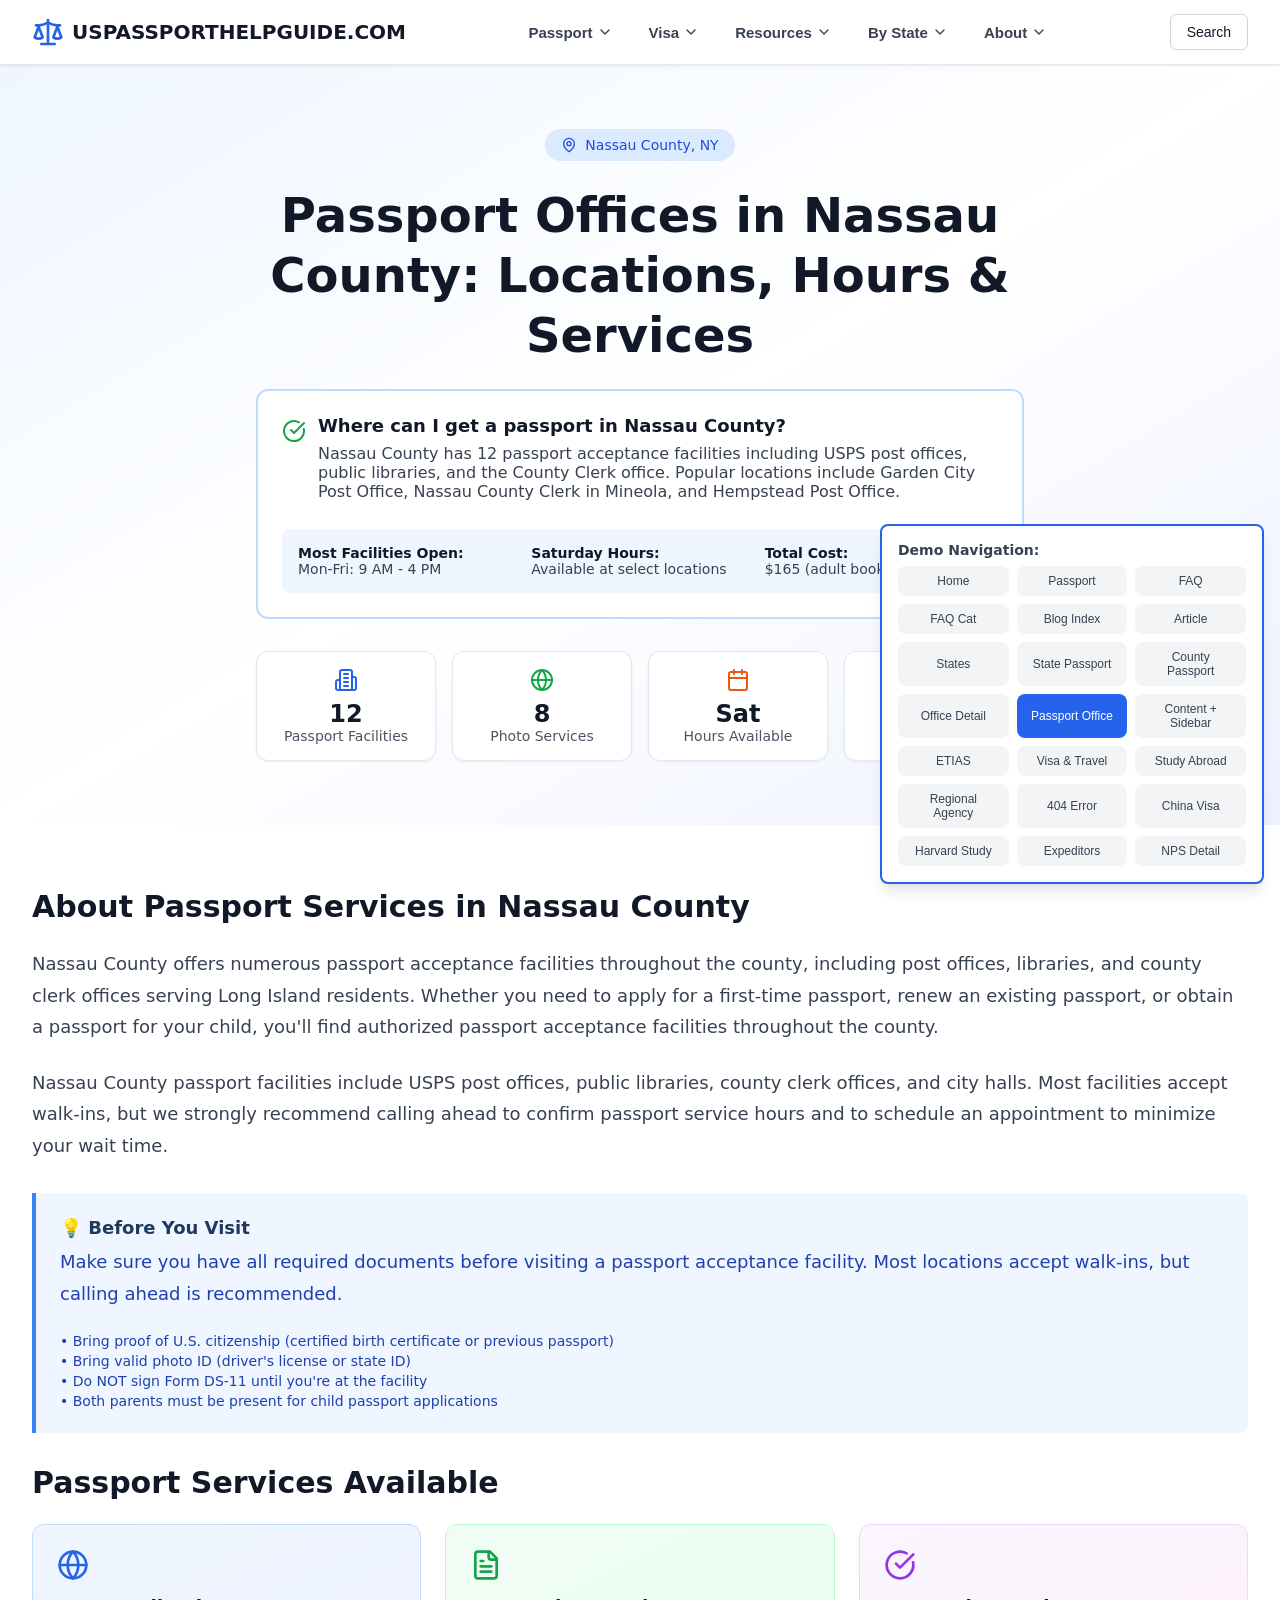
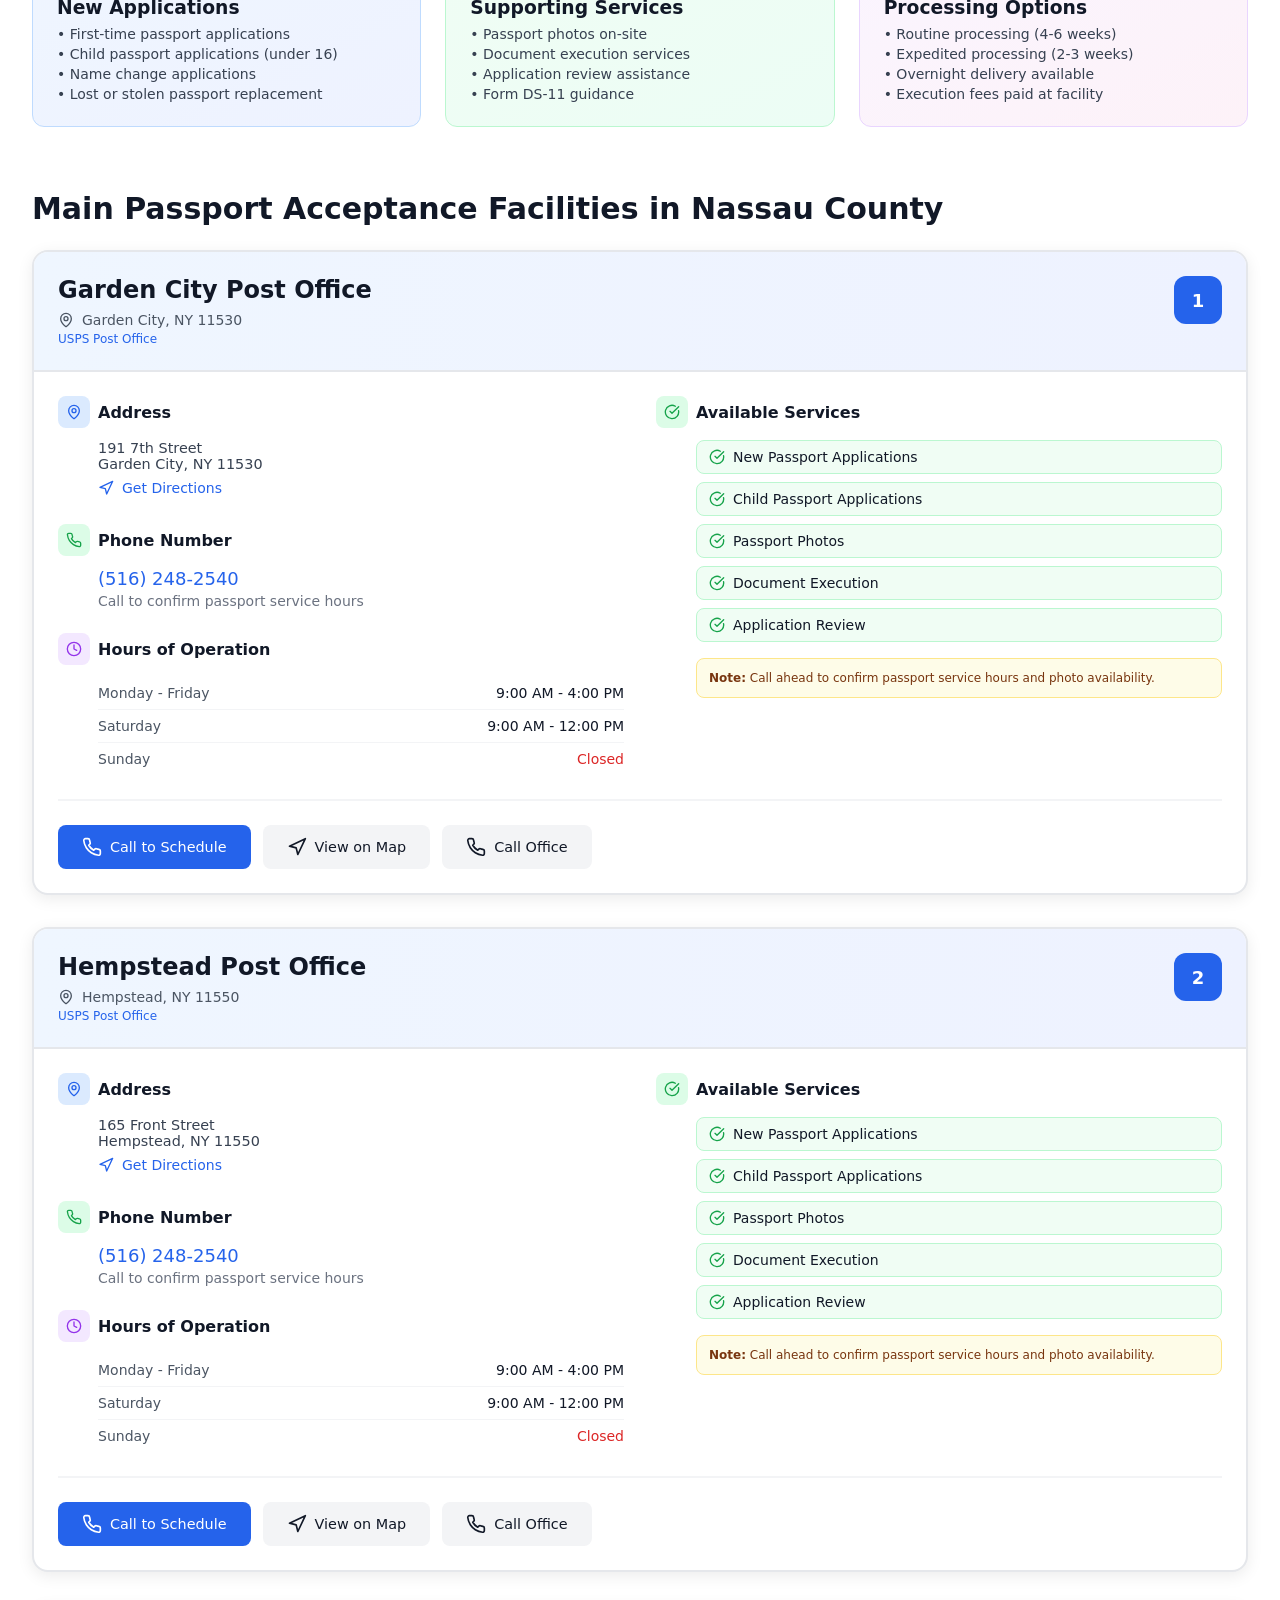
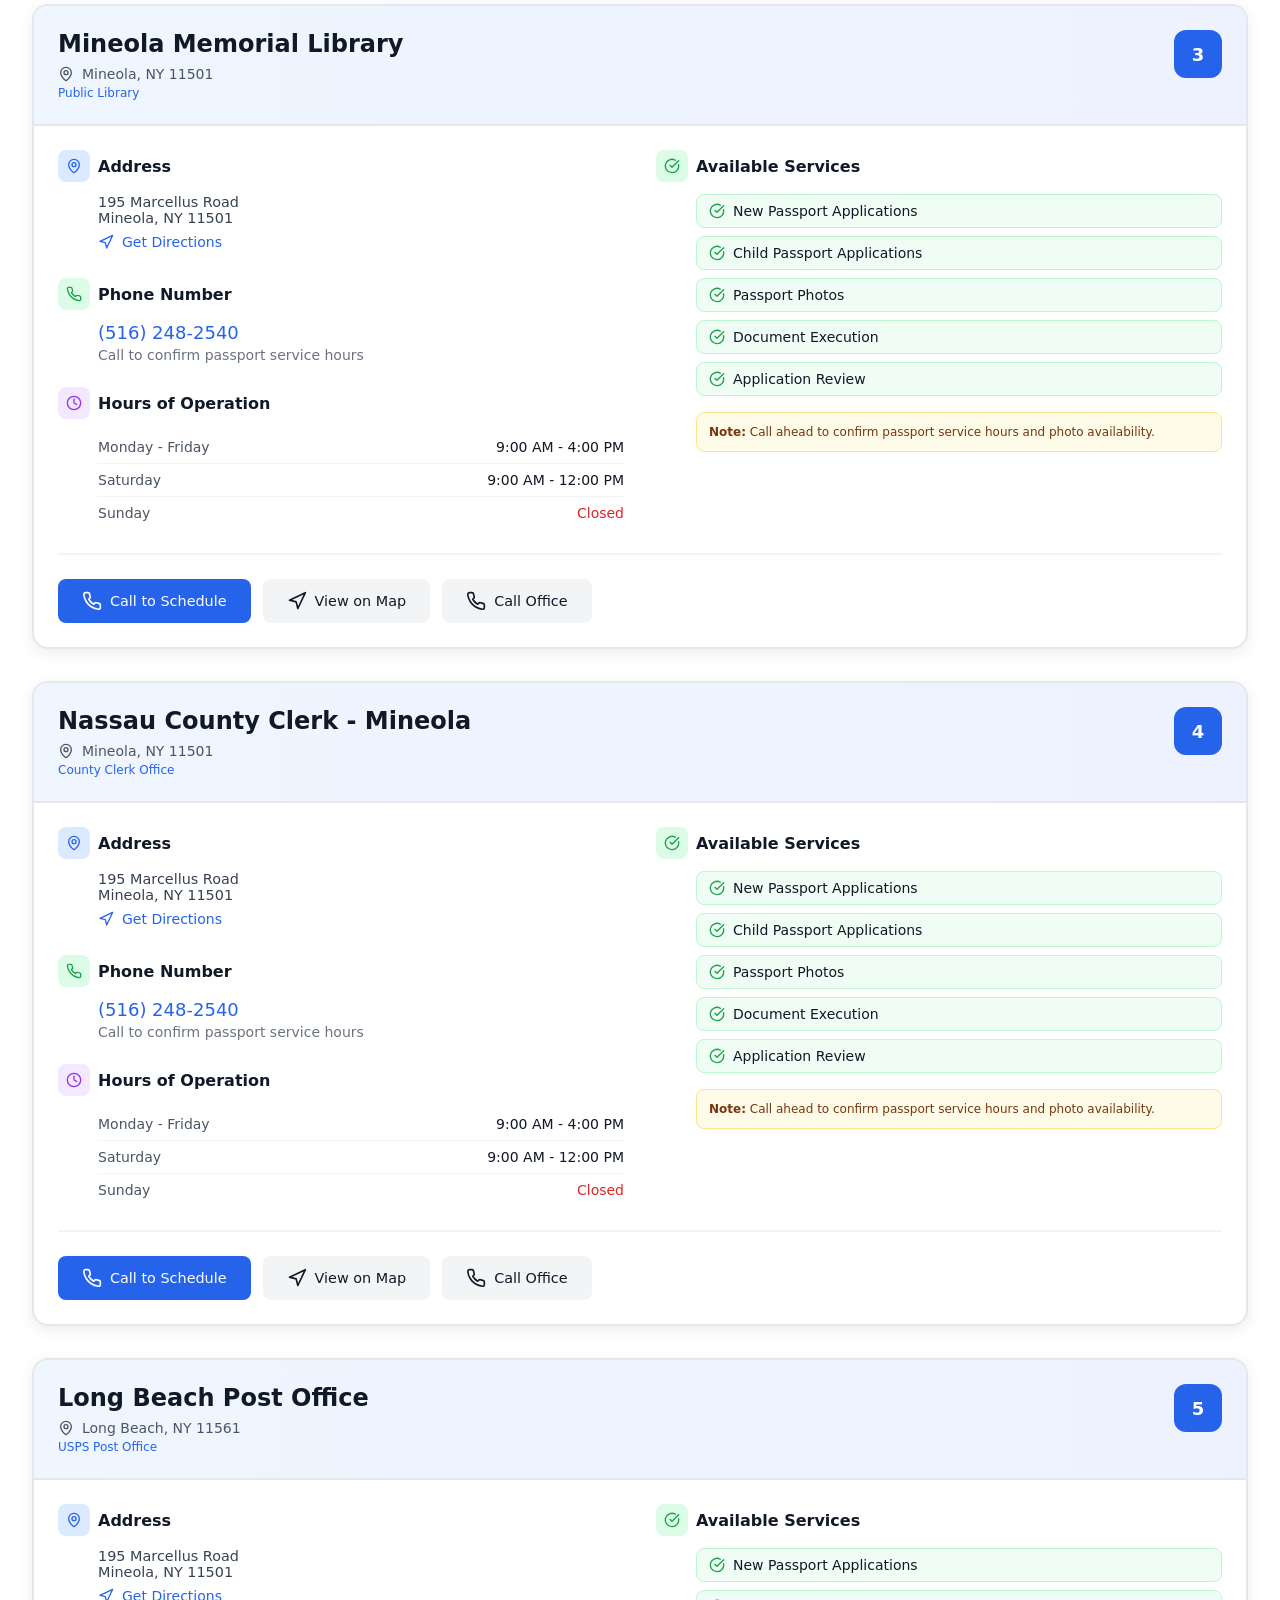
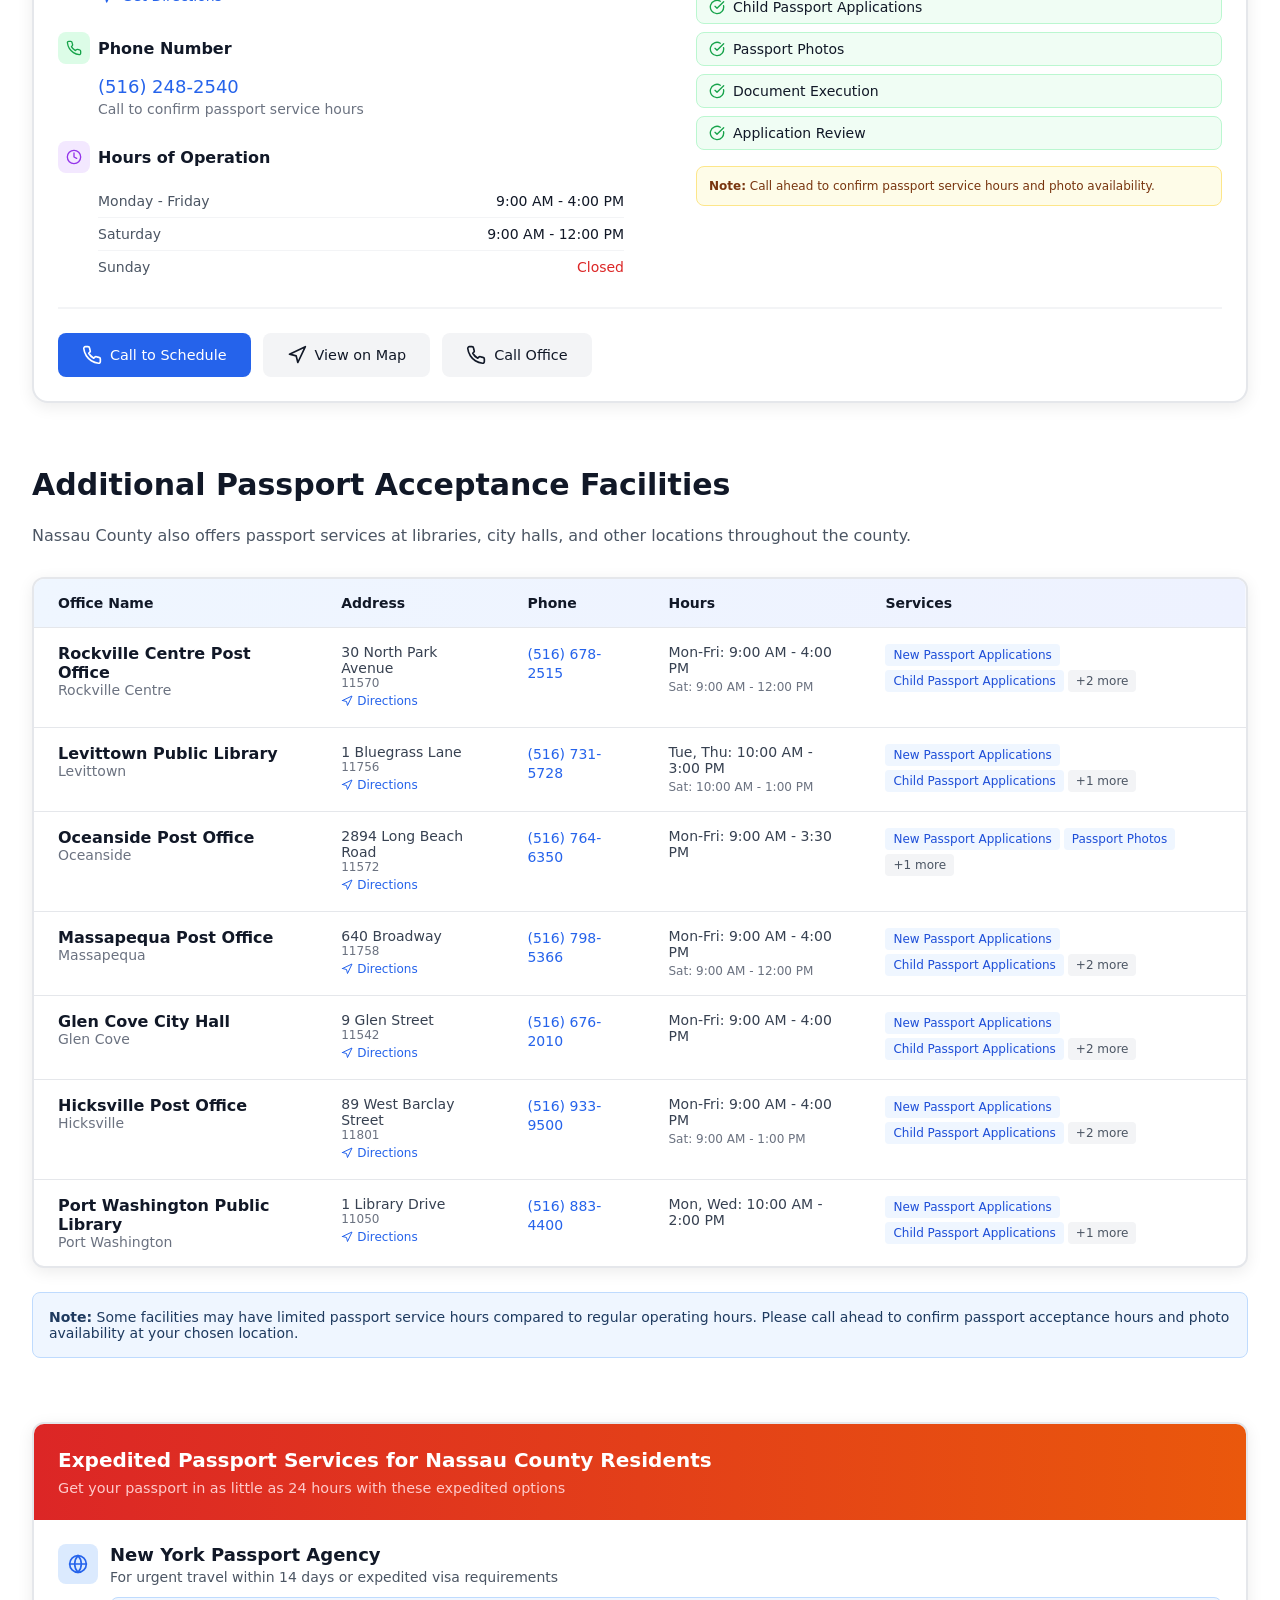
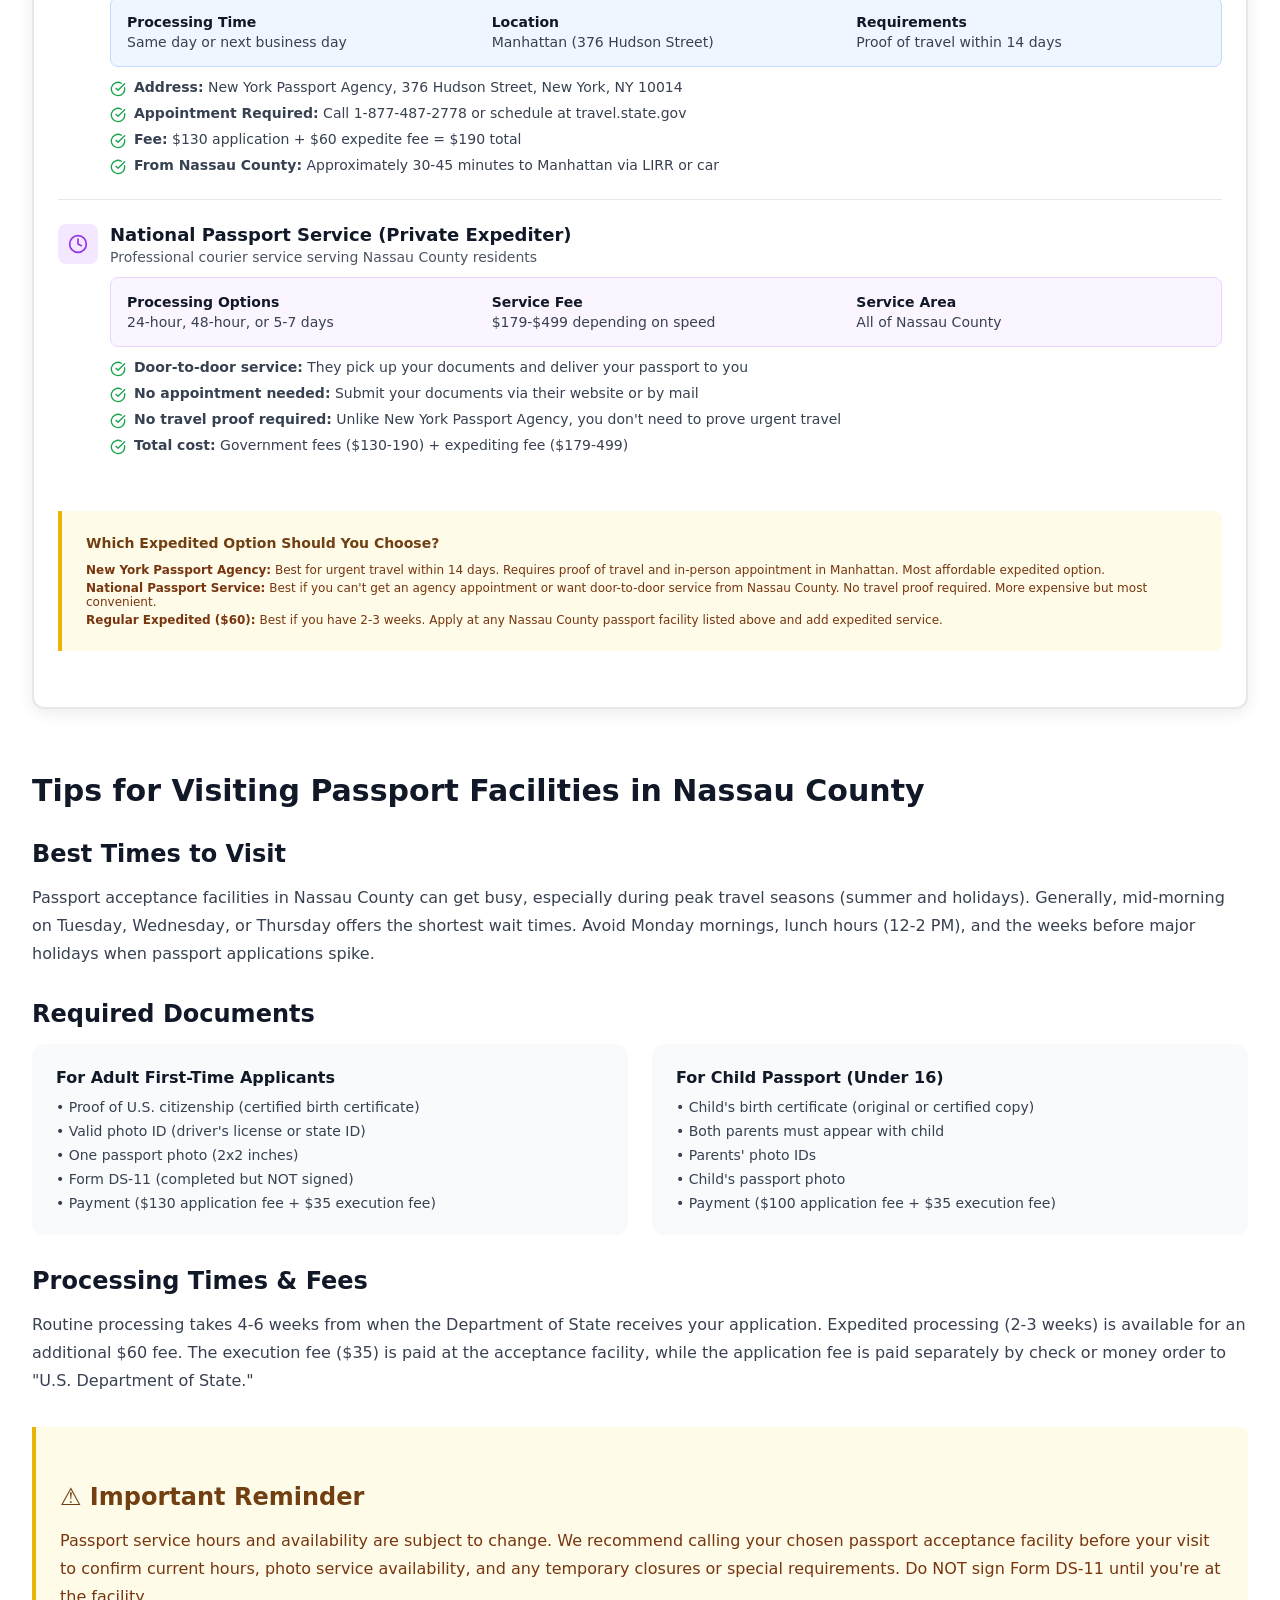
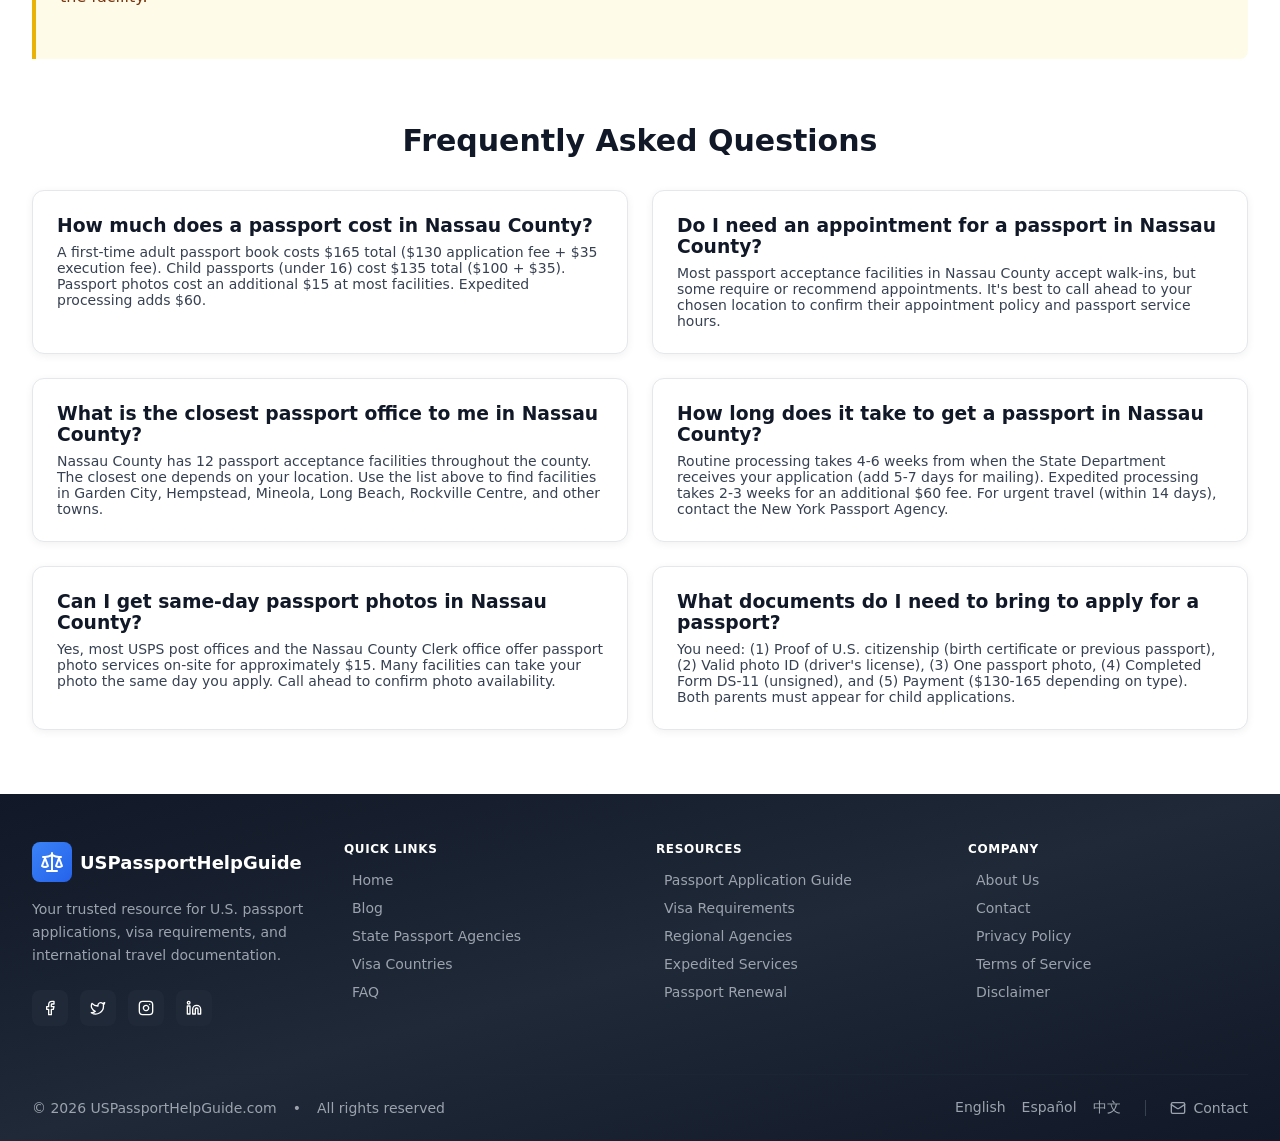
==== country-passport.html @ 5c3b9b91 "first commit" ====
<!doctype html>
<html lang="en">
  <head>
    <meta charset="UTF-8" />
    <meta name="viewport" content="width=device-width, initial-scale=1.0" />
    <title>Country Passport Info</title>
    <link rel="stylesheet" href="style.css" />
    <!-- <link rel="stylesheet" href="passport.css" /> -->
  </head>
  <body>
    <header class="header">
      <nav class="navbar">
        <div class="navbar-container">
          <!-- Logo -->
          <div class="logo">
            <svg
              xmlns="http://www.w3.org/2000/svg"
              width="24"
              height="24"
              viewBox="0 0 24 24"
              fill="none"
              stroke="currentColor"
              stroke-width="2"
              stroke-linecap="round"
              stroke-linejoin="round"
              class="logo-icon"
            >
              <path d="m16 16 3-8 3 8c-.87.65-1.92 1-3 1s-2.13-.35-3-1Z"></path>
              <path d="m2 16 3-8 3 8c-.87.65-1.92 1-3 1s-2.13-.35-3-1Z"></path>
              <path d="M7 21h10"></path>
              <path d="M12 3v18"></path>
              <path d="M3 7h2c2 0 5-1 7-2 2 1 5 2 7 2h2"></path>
            </svg>

            <span class="logo-text">USPASSPORTHELPGUIDE.COM</span>
          </div>

          <!-- Navigation Menu -->
          <div class="nav-menu">
            <div class="nav-item">
              <button class="nav-link">
                Passport
                <svg
                  xmlns="http://www.w3.org/2000/svg"
                  viewBox="0 0 24 24"
                  fill="none"
                  stroke="currentColor"
                  stroke-width="2"
                  stroke-linecap="round"
                  stroke-linejoin="round"
                  class="nav-arrow"
                >
                  <path d="m6 9 6 6 6-6"></path>
                </svg>
              </button>
            </div>

            <div class="nav-item">
              <button class="nav-link">
                Visa
                <svg
                  xmlns="http://www.w3.org/2000/svg"
                  viewBox="0 0 24 24"
                  fill="none"
                  stroke="currentColor"
                  stroke-width="2"
                  stroke-linecap="round"
                  stroke-linejoin="round"
                  class="nav-arrow"
                >
                  <path d="m6 9 6 6 6-6"></path>
                </svg>
              </button>
            </div>

            <div class="nav-item">
              <button class="nav-link">
                Resources
                <svg
                  xmlns="http://www.w3.org/2000/svg"
                  viewBox="0 0 24 24"
                  fill="none"
                  stroke="currentColor"
                  stroke-width="2"
                  stroke-linecap="round"
                  stroke-linejoin="round"
                  class="nav-arrow"
                >
                  <path d="m6 9 6 6 6-6"></path>
                </svg>
              </button>
            </div>

            <div class="nav-item">
              <button class="nav-link">
                By State
                <svg
                  xmlns="http://www.w3.org/2000/svg"
                  viewBox="0 0 24 24"
                  fill="none"
                  stroke="currentColor"
                  stroke-width="2"
                  stroke-linecap="round"
                  stroke-linejoin="round"
                  class="nav-arrow"
                >
                  <path d="m6 9 6 6 6-6"></path>
                </svg>
              </button>
            </div>

            <div class="nav-item">
              <button class="nav-link">
                About
                <svg
                  xmlns="http://www.w3.org/2000/svg"
                  viewBox="0 0 24 24"
                  fill="none"
                  stroke="currentColor"
                  stroke-width="2"
                  stroke-linecap="round"
                  stroke-linejoin="round"
                  class="nav-arrow"
                >
                  <path d="m6 9 6 6 6-6"></path>
                </svg>
              </button>
            </div>
          </div>

          <!-- Action Buttons -->
          <div class="nav-actions">
            <button class="search-btn">Search</button>
          </div>

          <!-- Mobile Menu Button -->
          <button class="mobile-menu-btn">
            <svg
              xmlns="http://www.w3.org/2000/svg"
              viewBox="0 0 24 24"
              fill="none"
              stroke="currentColor"
              stroke-width="2"
              stroke-linecap="round"
              stroke-linejoin="round"
              class="menu-icon"
            >
              <line x1="4" x2="20" y1="12" y2="12"></line>
              <line x1="4" x2="20" y1="6" y2="6"></line>
              <line x1="4" x2="20" y1="18" y2="18"></line>
            </svg>
          </button>
        </div>
      </nav>
    </header>

    <!-- ! Hero -->
    <div class="passport-hero">
      <div class="passport-hero__container">
        <div class="passport-hero__inner">
          <!-- Location Badge -->
          <div class="hero-badge">
            <svg
              xmlns="http://www.w3.org/2000/svg"
              viewBox="0 0 24 24"
              fill="none"
              stroke="currentColor"
              stroke-width="2"
              stroke-linecap="round"
              stroke-linejoin="round"
            >
              <path
                d="M20 10c0 4.993-5.539 10.193-7.399 11.799a1 1 0 0 1-1.202 0C9.539 20.193 4 14.993 4 10a8 8 0 0 1 16 0"
              ></path>
              <circle cx="12" cy="10" r="3"></circle>
            </svg>
            Nassau County, NY
          </div>

          <!-- Title -->
          <h1 class="passport-hero__title">
            Passport Offices in Nassau County: Locations, Hours &amp; Services
          </h1>

          <!-- Info Box -->
          <div class="hero-infobox">
            <div class="hero-infobox__header">
              <svg
                class="hero-infobox__icon"
                xmlns="http://www.w3.org/2000/svg"
                viewBox="0 0 24 24"
                fill="none"
                stroke="currentColor"
                stroke-width="2"
                stroke-linecap="round"
                stroke-linejoin="round"
              >
                <path d="M21.801 10A10 10 0 1 1 17 3.335"></path>
                <path d="m9 11 3 3L22 4"></path>
              </svg>
              <div>
                <h2 class="hero-infobox__question">
                  Where can I get a passport in Nassau County?
                </h2>
                <p class="hero-infobox__answer">
                  Nassau County has 12 passport acceptance facilities including
                  USPS post offices, public libraries, and the County Clerk
                  office. Popular locations include Garden City Post Office,
                  Nassau County Clerk in Mineola, and Hempstead Post Office.
                </p>
              </div>
            </div>

            <div class="hero-infobox__grid">
              <div>
                <span class="hero-infobox__stat-label"
                  >Most Facilities Open:</span
                >
                <span class="hero-infobox__stat-value"
                  >Mon-Fri: 9 AM - 4 PM</span
                >
              </div>
              <div>
                <span class="hero-infobox__stat-label">Saturday Hours:</span>
                <span class="hero-infobox__stat-value"
                  >Available at select locations</span
                >
              </div>
              <div>
                <span class="hero-infobox__stat-label">Total Cost:</span>
                <span class="hero-infobox__stat-value">$165 (adult book)</span>
              </div>
            </div>
          </div>

          <!-- Stats Grid -->
          <div class="hero-stats">
            <div class="hero-stat-card">
              <svg
                class="hero-stat-card__icon hero-stat-card__icon--blue"
                xmlns="http://www.w3.org/2000/svg"
                viewBox="0 0 24 24"
                fill="none"
                stroke="currentColor"
                stroke-width="2"
                stroke-linecap="round"
                stroke-linejoin="round"
              >
                <path d="M6 22V4a2 2 0 0 1 2-2h8a2 2 0 0 1 2 2v18Z"></path>
                <path d="M6 12H4a2 2 0 0 0-2 2v6a2 2 0 0 0 2 2h2"></path>
                <path d="M18 9h2a2 2 0 0 1 2 2v9a2 2 0 0 1-2 2h-2"></path>
                <path d="M10 6h4"></path>
                <path d="M10 10h4"></path>
                <path d="M10 14h4"></path>
                <path d="M10 18h4"></path>
              </svg>
              <div class="hero-stat-card__value">12</div>
              <div class="hero-stat-card__label">Passport Facilities</div>
            </div>

            <div class="hero-stat-card">
              <svg
                class="hero-stat-card__icon hero-stat-card__icon--green"
                xmlns="http://www.w3.org/2000/svg"
                viewBox="0 0 24 24"
                fill="none"
                stroke="currentColor"
                stroke-width="2"
                stroke-linecap="round"
                stroke-linejoin="round"
              >
                <circle cx="12" cy="12" r="10"></circle>
                <path
                  d="M12 2a14.5 14.5 0 0 0 0 20 14.5 14.5 0 0 0 0-20"
                ></path>
                <path d="M2 12h20"></path>
              </svg>
              <div class="hero-stat-card__value">8</div>
              <div class="hero-stat-card__label">Photo Services</div>
            </div>

            <div class="hero-stat-card">
              <svg
                class="hero-stat-card__icon hero-stat-card__icon--orange"
                xmlns="http://www.w3.org/2000/svg"
                viewBox="0 0 24 24"
                fill="none"
                stroke="currentColor"
                stroke-width="2"
                stroke-linecap="round"
                stroke-linejoin="round"
              >
                <path d="M8 2v4"></path>
                <path d="M16 2v4"></path>
                <rect width="18" height="18" x="3" y="4" rx="2"></rect>
                <path d="M3 10h18"></path>
              </svg>
              <div class="hero-stat-card__value">Sat</div>
              <div class="hero-stat-card__label">Hours Available</div>
            </div>

            <div class="hero-stat-card">
              <svg
                class="hero-stat-card__icon hero-stat-card__icon--blue"
                xmlns="http://www.w3.org/2000/svg"
                viewBox="0 0 24 24"
                fill="none"
                stroke="currentColor"
                stroke-width="2"
                stroke-linecap="round"
                stroke-linejoin="round"
              >
                <path d="M21.801 10A10 10 0 1 1 17 3.335"></path>
                <path d="m9 11 3 3L22 4"></path>
              </svg>
              <div class="hero-stat-card__value">2026</div>
              <div class="hero-stat-card__label">Updated</div>
            </div>
          </div>
          <!-- /.hero-stats -->
        </div>
      </div>
    </div>

    <!-- ! About -->
    <div class="page-section">
      <div class="prose-section">
        <h2 class="page-section-title">
          About Passport Services in Nassau County
        </h2>
        <p>
          Nassau County offers numerous passport acceptance facilities
          throughout the county, including post offices, libraries, and county
          clerk offices serving Long Island residents. Whether you need to apply
          for a first-time passport, renew an existing passport, or obtain a
          passport for your child, you'll find authorized passport acceptance
          facilities throughout the county.
        </p>
        <p>
          Nassau County passport facilities include USPS post offices, public
          libraries, county clerk offices, and city halls. Most facilities
          accept walk-ins, but we strongly recommend calling ahead to confirm
          passport service hours and to schedule an appointment to minimize your
          wait time.
        </p>

        <div class="callout callout--blue">
          <h3 class="callout__title">💡 Before You Visit</h3>
          <p class="callout__body">
            Make sure you have all required documents before visiting a passport
            acceptance facility. Most locations accept walk-ins, but calling
            ahead is recommended.
          </p>
          <ul class="callout__list">
            <li>
              • Bring proof of U.S. citizenship (certified birth certificate or
              previous passport)
            </li>
            <li>• Bring valid photo ID (driver's license or state ID)</li>
            <li>• Do NOT sign Form DS-11 until you're at the facility</li>
            <li>
              • Both parents must be present for child passport applications
            </li>
          </ul>
        </div>

        <h2 class="page-section-title">Passport Services Available</h2>
        <div class="page-services-grid">
          <div class="page-service-card page-service-card--blue">
            <svg
              xmlns="http://www.w3.org/2000/svg"
              viewBox="0 0 24 24"
              fill="none"
              stroke="currentColor"
              stroke-width="2"
              stroke-linecap="round"
              stroke-linejoin="round"
            >
              <circle cx="12" cy="12" r="10"></circle>
              <path d="M12 2a14.5 14.5 0 0 0 0 20 14.5 14.5 0 0 0 0-20"></path>
              <path d="M2 12h20"></path>
            </svg>
            <h3 class="page-service-card__title">New Applications</h3>
            <ul class="page-service-card__list">
              <li>• First-time passport applications</li>
              <li>• Child passport applications (under 16)</li>
              <li>• Name change applications</li>
              <li>• Lost or stolen passport replacement</li>
            </ul>
          </div>

          <div class="page-service-card page-service-card--green">
            <svg
              xmlns="http://www.w3.org/2000/svg"
              viewBox="0 0 24 24"
              fill="none"
              stroke="currentColor"
              stroke-width="2"
              stroke-linecap="round"
              stroke-linejoin="round"
            >
              <path
                d="M15 2H6a2 2 0 0 0-2 2v16a2 2 0 0 0 2 2h12a2 2 0 0 0 2-2V7Z"
              ></path>
              <path d="M14 2v4a2 2 0 0 0 2 2h4"></path>
              <path d="M10 9H8"></path>
              <path d="M16 13H8"></path>
              <path d="M16 17H8"></path>
            </svg>
            <h3 class="page-service-card__title">Supporting Services</h3>
            <ul class="page-service-card__list">
              <li>• Passport photos on-site</li>
              <li>• Document execution services</li>
              <li>• Application review assistance</li>
              <li>• Form DS-11 guidance</li>
            </ul>
          </div>

          <div class="page-service-card page-service-card--purple">
            <svg
              xmlns="http://www.w3.org/2000/svg"
              viewBox="0 0 24 24"
              fill="none"
              stroke="currentColor"
              stroke-width="2"
              stroke-linecap="round"
              stroke-linejoin="round"
            >
              <path d="M21.801 10A10 10 0 1 1 17 3.335"></path>
              <path d="m9 11 3 3L22 4"></path>
            </svg>
            <h3 class="page-service-card__title">Processing Options</h3>
            <ul class="page-service-card__list">
              <li>• Routine processing (4-6 weeks)</li>
              <li>• Expedited processing (2-3 weeks)</li>
              <li>• Overnight delivery available</li>
              <li>• Execution fees paid at facility</li>
            </ul>
          </div>
        </div>
      </div>
      <!-- /.prose-section -->

      <!-- ===== MAIN FACILITY CARDS ===== -->
      <h2 class="page-section-title">
        Main Passport Acceptance Facilities in Nassau County
      </h2>
      <div class="facility-list">
        <div class="facility-card">
          <div class="facility-card__header">
            <div class="facility-card__header-inner">
              <div>
                <h3 class="facility-card__name">Garden City Post Office</h3>
                <div class="facility-card__location">
                  <svg
                    xmlns="http://www.w3.org/2000/svg"
                    viewBox="0 0 24 24"
                    fill="none"
                    stroke="currentColor"
                    stroke-width="2"
                    stroke-linecap="round"
                    stroke-linejoin="round"
                  >
                    <path
                      d="M20 10c0 4.993-5.539 10.193-7.399 11.799a1 1 0 0 1-1.202 0C9.539 20.193 4 14.993 4 10a8 8 0 0 1 16 0"
                    ></path>
                    <circle cx="12" cy="10" r="3"></circle>
                  </svg>
                  <span>Garden City, NY 11530</span>
                </div>
                <div class="facility-card__type">USPS Post Office</div>
              </div>
              <div class="facility-card__number">1</div>
            </div>
          </div>

          <div class="facility-card__body">
            <div class="facility-card__grid">
              <div class="facility-card__col">
                <div>
                  <div class="info-row__label-wrap">
                    <div class="icon-badge icon-badge--blue">
                      <svg
                        xmlns="http://www.w3.org/2000/svg"
                        viewBox="0 0 24 24"
                        fill="none"
                        stroke="currentColor"
                        stroke-width="2"
                        stroke-linecap="round"
                        stroke-linejoin="round"
                      >
                        <path
                          d="M20 10c0 4.993-5.539 10.193-7.399 11.799a1 1 0 0 1-1.202 0C9.539 20.193 4 14.993 4 10a8 8 0 0 1 16 0"
                        ></path>
                        <circle cx="12" cy="10" r="3"></circle>
                      </svg>
                    </div>
                    <h4 class="info-row__title">Address</h4>
                  </div>
                  <div class="info-row__content">
                    <p class="info-row__address">
                      191 7th Street<br />Garden City, NY 11530
                    </p>
                    <a
                      href="https://maps.google.com/?q=191%207th%20Street%2C%20Garden%20City%2C%20NY%2011530"
                      target="_blank"
                      rel="noopener noreferrer"
                      class="info-row__directions"
                    >
                      <svg
                        xmlns="http://www.w3.org/2000/svg"
                        viewBox="0 0 24 24"
                        fill="none"
                        stroke="currentColor"
                        stroke-width="2"
                        stroke-linecap="round"
                        stroke-linejoin="round"
                      >
                        <polygon points="3 11 22 2 13 21 11 13 3 11"></polygon>
                      </svg>
                      Get Directions
                    </a>
                  </div>
                </div>

                <div>
                  <div class="info-row__label-wrap">
                    <div class="icon-badge icon-badge--green">
                      <svg
                        xmlns="http://www.w3.org/2000/svg"
                        viewBox="0 0 24 24"
                        fill="none"
                        stroke="currentColor"
                        stroke-width="2"
                        stroke-linecap="round"
                        stroke-linejoin="round"
                      >
                        <path
                          d="M22 16.92v3a2 2 0 0 1-2.18 2 19.79 19.79 0 0 1-8.63-3.07 19.5 19.5 0 0 1-6-6 19.79 19.79 0 0 1-3.07-8.67A2 2 0 0 1 4.11 2h3a2 2 0 0 1 2 1.72 12.84 12.84 0 0 0 .7 2.81 2 2 0 0 1-.45 2.11L8.09 9.91a16 16 0 0 0 6 6l1.27-1.27a2 2 0 0 1 2.11-.45 12.84 12.84 0 0 0 2.81.7A2 2 0 0 1 22 16.92z"
                        ></path>
                      </svg>
                    </div>
                    <h4 class="info-row__title">Phone Number</h4>
                  </div>
                  <div class="info-row__content">
                    <a href="tel:(516) 248-2540" class="info-row__phone"
                      >(516) 248-2540</a
                    >
                    <p class="info-row__phone-note">
                      Call to confirm passport service hours
                    </p>
                  </div>
                </div>

                <div>
                  <div class="info-row__label-wrap">
                    <div class="icon-badge icon-badge--purple">
                      <svg
                        xmlns="http://www.w3.org/2000/svg"
                        viewBox="0 0 24 24"
                        fill="none"
                        stroke="currentColor"
                        stroke-width="2"
                        stroke-linecap="round"
                        stroke-linejoin="round"
                      >
                        <circle cx="12" cy="12" r="10"></circle>
                        <polyline points="12 6 12 12 16 14"></polyline>
                      </svg>
                    </div>
                    <h4 class="info-row__title">Hours of Operation</h4>
                  </div>
                  <div class="info-row__content">
                    <div class="hours-table">
                      <div class="hours-table__row">
                        <span class="hours-table__day">Monday - Friday</span
                        ><span class="hours-table__time"
                          >9:00 AM - 4:00 PM</span
                        >
                      </div>
                      <div class="hours-table__row">
                        <span class="hours-table__day">Saturday</span
                        ><span class="hours-table__time"
                          >9:00 AM - 12:00 PM</span
                        >
                      </div>
                      <div class="hours-table__row">
                        <span class="hours-table__day">Sunday</span
                        ><span
                          class="hours-table__time hours-table__time--closed"
                          >Closed</span
                        >
                      </div>
                    </div>
                  </div>
                </div>
              </div>

              <div>
                <div class="info-row__label-wrap">
                  <div class="icon-badge icon-badge--green">
                    <svg
                      xmlns="http://www.w3.org/2000/svg"
                      viewBox="0 0 24 24"
                      fill="none"
                      stroke="currentColor"
                      stroke-width="2"
                      stroke-linecap="round"
                      stroke-linejoin="round"
                    >
                      <path d="M21.801 10A10 10 0 1 1 17 3.335"></path>
                      <path d="m9 11 3 3L22 4"></path>
                    </svg>
                  </div>
                  <h4 class="info-row__title">Available Services</h4>
                </div>
                <div class="info-row__content">
                  <div class="services-checklist">
                    <div class="services-checklist__item">
                      <svg
                        xmlns="http://www.w3.org/2000/svg"
                        viewBox="0 0 24 24"
                        fill="none"
                        stroke="currentColor"
                        stroke-width="2"
                        stroke-linecap="round"
                        stroke-linejoin="round"
                      >
                        <path d="M21.801 10A10 10 0 1 1 17 3.335"></path>
                        <path d="m9 11 3 3L22 4"></path>
                      </svg>
                      New Passport Applications
                    </div>
                    <div class="services-checklist__item">
                      <svg
                        xmlns="http://www.w3.org/2000/svg"
                        viewBox="0 0 24 24"
                        fill="none"
                        stroke="currentColor"
                        stroke-width="2"
                        stroke-linecap="round"
                        stroke-linejoin="round"
                      >
                        <path d="M21.801 10A10 10 0 1 1 17 3.335"></path>
                        <path d="m9 11 3 3L22 4"></path>
                      </svg>
                      Child Passport Applications
                    </div>
                    <div class="services-checklist__item">
                      <svg
                        xmlns="http://www.w3.org/2000/svg"
                        viewBox="0 0 24 24"
                        fill="none"
                        stroke="currentColor"
                        stroke-width="2"
                        stroke-linecap="round"
                        stroke-linejoin="round"
                      >
                        <path d="M21.801 10A10 10 0 1 1 17 3.335"></path>
                        <path d="m9 11 3 3L22 4"></path>
                      </svg>
                      Passport Photos
                    </div>
                    <div class="services-checklist__item">
                      <svg
                        xmlns="http://www.w3.org/2000/svg"
                        viewBox="0 0 24 24"
                        fill="none"
                        stroke="currentColor"
                        stroke-width="2"
                        stroke-linecap="round"
                        stroke-linejoin="round"
                      >
                        <path d="M21.801 10A10 10 0 1 1 17 3.335"></path>
                        <path d="m9 11 3 3L22 4"></path>
                      </svg>
                      Document Execution
                    </div>
                    <div class="services-checklist__item">
                      <svg
                        xmlns="http://www.w3.org/2000/svg"
                        viewBox="0 0 24 24"
                        fill="none"
                        stroke="currentColor"
                        stroke-width="2"
                        stroke-linecap="round"
                        stroke-linejoin="round"
                      >
                        <path d="M21.801 10A10 10 0 1 1 17 3.335"></path>
                        <path d="m9 11 3 3L22 4"></path>
                      </svg>
                      Application Review
                    </div>
                  </div>
                  <div class="facility-note">
                    <strong>Note:</strong> Call ahead to confirm passport
                    service hours and photo availability.
                  </div>
                </div>
              </div>
            </div>

            <div class="facility-card__footer">
              <a href="tel:(516) 248-2540" class="btn btn--primary">
                <svg
                  xmlns="http://www.w3.org/2000/svg"
                  viewBox="0 0 24 24"
                  fill="none"
                  stroke="currentColor"
                  stroke-width="2"
                  stroke-linecap="round"
                  stroke-linejoin="round"
                >
                  <path
                    d="M22 16.92v3a2 2 0 0 1-2.18 2 19.79 19.79 0 0 1-8.63-3.07 19.5 19.5 0 0 1-6-6 19.79 19.79 0 0 1-3.07-8.67A2 2 0 0 1 4.11 2h3a2 2 0 0 1 2 1.72 12.84 12.84 0 0 0 .7 2.81 2 2 0 0 1-.45 2.11L8.09 9.91a16 16 0 0 0 6 6l1.27-1.27a2 2 0 0 1 2.11-.45 12.84 12.84 0 0 0 2.81.7A2 2 0 0 1 22 16.92z"
                  ></path>
                </svg>
                Call to Schedule
              </a>
              <a
                href="https://maps.google.com/?q=191%207th%20Street%2C%20Garden%20City%2C%20NY%2011530"
                target="_blank"
                rel="noopener noreferrer"
                class="btn btn--secondary"
              >
                <svg
                  xmlns="http://www.w3.org/2000/svg"
                  viewBox="0 0 24 24"
                  fill="none"
                  stroke="currentColor"
                  stroke-width="2"
                  stroke-linecap="round"
                  stroke-linejoin="round"
                >
                  <polygon points="3 11 22 2 13 21 11 13 3 11"></polygon>
                </svg>
                View on Map
              </a>
              <a href="tel:(516) 248-2540" class="btn btn--secondary">
                <svg
                  xmlns="http://www.w3.org/2000/svg"
                  viewBox="0 0 24 24"
                  fill="none"
                  stroke="currentColor"
                  stroke-width="2"
                  stroke-linecap="round"
                  stroke-linejoin="round"
                >
                  <path
                    d="M22 16.92v3a2 2 0 0 1-2.18 2 19.79 19.79 0 0 1-8.63-3.07 19.5 19.5 0 0 1-6-6 19.79 19.79 0 0 1-3.07-8.67A2 2 0 0 1 4.11 2h3a2 2 0 0 1 2 1.72 12.84 12.84 0 0 0 .7 2.81 2 2 0 0 1-.45 2.11L8.09 9.91a16 16 0 0 0 6 6l1.27-1.27a2 2 0 0 1 2.11-.45 12.84 12.84 0 0 0 2.81.7A2 2 0 0 1 22 16.92z"
                  ></path>
                </svg>
                Call Office
              </a>
            </div>
          </div>
        </div>
        <!-- /.facility-card #1 -->

        <div class="facility-card">
          <div class="facility-card__header">
            <div class="facility-card__header-inner">
              <div>
                <h3 class="facility-card__name">Hempstead Post Office</h3>
                <div class="facility-card__location">
                  <svg
                    xmlns="http://www.w3.org/2000/svg"
                    viewBox="0 0 24 24"
                    fill="none"
                    stroke="currentColor"
                    stroke-width="2"
                    stroke-linecap="round"
                    stroke-linejoin="round"
                  >
                    <path
                      d="M20 10c0 4.993-5.539 10.193-7.399 11.799a1 1 0 0 1-1.202 0C9.539 20.193 4 14.993 4 10a8 8 0 0 1 16 0"
                    ></path>
                    <circle cx="12" cy="10" r="3"></circle>
                  </svg>
                  <span>Hempstead, NY 11550</span>
                </div>
                <div class="facility-card__type">USPS Post Office</div>
              </div>
              <div class="facility-card__number">2</div>
            </div>
          </div>

          <div class="facility-card__body">
            <div class="facility-card__grid">
              <div class="facility-card__col">
                <div>
                  <div class="info-row__label-wrap">
                    <div class="icon-badge icon-badge--blue">
                      <svg
                        xmlns="http://www.w3.org/2000/svg"
                        viewBox="0 0 24 24"
                        fill="none"
                        stroke="currentColor"
                        stroke-width="2"
                        stroke-linecap="round"
                        stroke-linejoin="round"
                      >
                        <path
                          d="M20 10c0 4.993-5.539 10.193-7.399 11.799a1 1 0 0 1-1.202 0C9.539 20.193 4 14.993 4 10a8 8 0 0 1 16 0"
                        ></path>
                        <circle cx="12" cy="10" r="3"></circle>
                      </svg>
                    </div>
                    <h4 class="info-row__title">Address</h4>
                  </div>
                  <div class="info-row__content">
                    <p class="info-row__address">
                      165 Front Street<br />Hempstead, NY 11550
                    </p>
                    <a
                      href="https://maps.google.com/?q=191%207th%20Street%2C%20Garden%20City%2C%20NY%2011530"
                      target="_blank"
                      rel="noopener noreferrer"
                      class="info-row__directions"
                    >
                      <svg
                        xmlns="http://www.w3.org/2000/svg"
                        viewBox="0 0 24 24"
                        fill="none"
                        stroke="currentColor"
                        stroke-width="2"
                        stroke-linecap="round"
                        stroke-linejoin="round"
                      >
                        <polygon points="3 11 22 2 13 21 11 13 3 11"></polygon>
                      </svg>
                      Get Directions
                    </a>
                  </div>
                </div>

                <div>
                  <div class="info-row__label-wrap">
                    <div class="icon-badge icon-badge--green">
                      <svg
                        xmlns="http://www.w3.org/2000/svg"
                        viewBox="0 0 24 24"
                        fill="none"
                        stroke="currentColor"
                        stroke-width="2"
                        stroke-linecap="round"
                        stroke-linejoin="round"
                      >
                        <path
                          d="M22 16.92v3a2 2 0 0 1-2.18 2 19.79 19.79 0 0 1-8.63-3.07 19.5 19.5 0 0 1-6-6 19.79 19.79 0 0 1-3.07-8.67A2 2 0 0 1 4.11 2h3a2 2 0 0 1 2 1.72 12.84 12.84 0 0 0 .7 2.81 2 2 0 0 1-.45 2.11L8.09 9.91a16 16 0 0 0 6 6l1.27-1.27a2 2 0 0 1 2.11-.45 12.84 12.84 0 0 0 2.81.7A2 2 0 0 1 22 16.92z"
                        ></path>
                      </svg>
                    </div>
                    <h4 class="info-row__title">Phone Number</h4>
                  </div>
                  <div class="info-row__content">
                    <a href="tel:(516) 248-2540" class="info-row__phone"
                      >(516) 248-2540</a
                    >
                    <p class="info-row__phone-note">
                      Call to confirm passport service hours
                    </p>
                  </div>
                </div>

                <div>
                  <div class="info-row__label-wrap">
                    <div class="icon-badge icon-badge--purple">
                      <svg
                        xmlns="http://www.w3.org/2000/svg"
                        viewBox="0 0 24 24"
                        fill="none"
                        stroke="currentColor"
                        stroke-width="2"
                        stroke-linecap="round"
                        stroke-linejoin="round"
                      >
                        <circle cx="12" cy="12" r="10"></circle>
                        <polyline points="12 6 12 12 16 14"></polyline>
                      </svg>
                    </div>
                    <h4 class="info-row__title">Hours of Operation</h4>
                  </div>
                  <div class="info-row__content">
                    <div class="hours-table">
                      <div class="hours-table__row">
                        <span class="hours-table__day">Monday - Friday</span
                        ><span class="hours-table__time"
                          >9:00 AM - 4:00 PM</span
                        >
                      </div>
                      <div class="hours-table__row">
                        <span class="hours-table__day">Saturday</span
                        ><span class="hours-table__time"
                          >9:00 AM - 12:00 PM</span
                        >
                      </div>
                      <div class="hours-table__row">
                        <span class="hours-table__day">Sunday</span
                        ><span
                          class="hours-table__time hours-table__time--closed"
                          >Closed</span
                        >
                      </div>
                    </div>
                  </div>
                </div>
              </div>

              <div>
                <div class="info-row__label-wrap">
                  <div class="icon-badge icon-badge--green">
                    <svg
                      xmlns="http://www.w3.org/2000/svg"
                      viewBox="0 0 24 24"
                      fill="none"
                      stroke="currentColor"
                      stroke-width="2"
                      stroke-linecap="round"
                      stroke-linejoin="round"
                    >
                      <path d="M21.801 10A10 10 0 1 1 17 3.335"></path>
                      <path d="m9 11 3 3L22 4"></path>
                    </svg>
                  </div>
                  <h4 class="info-row__title">Available Services</h4>
                </div>
                <div class="info-row__content">
                  <div class="services-checklist">
                    <div class="services-checklist__item">
                      <svg
                        xmlns="http://www.w3.org/2000/svg"
                        viewBox="0 0 24 24"
                        fill="none"
                        stroke="currentColor"
                        stroke-width="2"
                        stroke-linecap="round"
                        stroke-linejoin="round"
                      >
                        <path d="M21.801 10A10 10 0 1 1 17 3.335"></path>
                        <path d="m9 11 3 3L22 4"></path>
                      </svg>
                      New Passport Applications
                    </div>
                    <div class="services-checklist__item">
                      <svg
                        xmlns="http://www.w3.org/2000/svg"
                        viewBox="0 0 24 24"
                        fill="none"
                        stroke="currentColor"
                        stroke-width="2"
                        stroke-linecap="round"
                        stroke-linejoin="round"
                      >
                        <path d="M21.801 10A10 10 0 1 1 17 3.335"></path>
                        <path d="m9 11 3 3L22 4"></path>
                      </svg>
                      Child Passport Applications
                    </div>
                    <div class="services-checklist__item">
                      <svg
                        xmlns="http://www.w3.org/2000/svg"
                        viewBox="0 0 24 24"
                        fill="none"
                        stroke="currentColor"
                        stroke-width="2"
                        stroke-linecap="round"
                        stroke-linejoin="round"
                      >
                        <path d="M21.801 10A10 10 0 1 1 17 3.335"></path>
                        <path d="m9 11 3 3L22 4"></path>
                      </svg>
                      Passport Photos
                    </div>
                    <div class="services-checklist__item">
                      <svg
                        xmlns="http://www.w3.org/2000/svg"
                        viewBox="0 0 24 24"
                        fill="none"
                        stroke="currentColor"
                        stroke-width="2"
                        stroke-linecap="round"
                        stroke-linejoin="round"
                      >
                        <path d="M21.801 10A10 10 0 1 1 17 3.335"></path>
                        <path d="m9 11 3 3L22 4"></path>
                      </svg>
                      Document Execution
                    </div>
                    <div class="services-checklist__item">
                      <svg
                        xmlns="http://www.w3.org/2000/svg"
                        viewBox="0 0 24 24"
                        fill="none"
                        stroke="currentColor"
                        stroke-width="2"
                        stroke-linecap="round"
                        stroke-linejoin="round"
                      >
                        <path d="M21.801 10A10 10 0 1 1 17 3.335"></path>
                        <path d="m9 11 3 3L22 4"></path>
                      </svg>
                      Application Review
                    </div>
                  </div>
                  <div class="facility-note">
                    <strong>Note:</strong> Call ahead to confirm passport
                    service hours and photo availability.
                  </div>
                </div>
              </div>
            </div>

            <div class="facility-card__footer">
              <a href="tel:(516) 248-2540" class="btn btn--primary">
                <svg
                  xmlns="http://www.w3.org/2000/svg"
                  viewBox="0 0 24 24"
                  fill="none"
                  stroke="currentColor"
                  stroke-width="2"
                  stroke-linecap="round"
                  stroke-linejoin="round"
                >
                  <path
                    d="M22 16.92v3a2 2 0 0 1-2.18 2 19.79 19.79 0 0 1-8.63-3.07 19.5 19.5 0 0 1-6-6 19.79 19.79 0 0 1-3.07-8.67A2 2 0 0 1 4.11 2h3a2 2 0 0 1 2 1.72 12.84 12.84 0 0 0 .7 2.81 2 2 0 0 1-.45 2.11L8.09 9.91a16 16 0 0 0 6 6l1.27-1.27a2 2 0 0 1 2.11-.45 12.84 12.84 0 0 0 2.81.7A2 2 0 0 1 22 16.92z"
                  ></path>
                </svg>
                Call to Schedule
              </a>
              <a
                href="https://maps.google.com/?q=191%207th%20Street%2C%20Garden%20City%2C%20NY%2011530"
                target="_blank"
                rel="noopener noreferrer"
                class="btn btn--secondary"
              >
                <svg
                  xmlns="http://www.w3.org/2000/svg"
                  viewBox="0 0 24 24"
                  fill="none"
                  stroke="currentColor"
                  stroke-width="2"
                  stroke-linecap="round"
                  stroke-linejoin="round"
                >
                  <polygon points="3 11 22 2 13 21 11 13 3 11"></polygon>
                </svg>
                View on Map
              </a>
              <a href="tel:(516) 248-2540" class="btn btn--secondary">
                <svg
                  xmlns="http://www.w3.org/2000/svg"
                  viewBox="0 0 24 24"
                  fill="none"
                  stroke="currentColor"
                  stroke-width="2"
                  stroke-linecap="round"
                  stroke-linejoin="round"
                >
                  <path
                    d="M22 16.92v3a2 2 0 0 1-2.18 2 19.79 19.79 0 0 1-8.63-3.07 19.5 19.5 0 0 1-6-6 19.79 19.79 0 0 1-3.07-8.67A2 2 0 0 1 4.11 2h3a2 2 0 0 1 2 1.72 12.84 12.84 0 0 0 .7 2.81 2 2 0 0 1-.45 2.11L8.09 9.91a16 16 0 0 0 6 6l1.27-1.27a2 2 0 0 1 2.11-.45 12.84 12.84 0 0 0 2.81.7A2 2 0 0 1 22 16.92z"
                  ></path>
                </svg>
                Call Office
              </a>
            </div>
          </div>
        </div>
        <!-- /.facility-card #2 -->

        <div class="facility-card">
          <div class="facility-card__header">
            <div class="facility-card__header-inner">
              <div>
                <h3 class="facility-card__name">Mineola Memorial Library</h3>
                <div class="facility-card__location">
                  <svg
                    xmlns="http://www.w3.org/2000/svg"
                    viewBox="0 0 24 24"
                    fill="none"
                    stroke="currentColor"
                    stroke-width="2"
                    stroke-linecap="round"
                    stroke-linejoin="round"
                  >
                    <path
                      d="M20 10c0 4.993-5.539 10.193-7.399 11.799a1 1 0 0 1-1.202 0C9.539 20.193 4 14.993 4 10a8 8 0 0 1 16 0"
                    ></path>
                    <circle cx="12" cy="10" r="3"></circle>
                  </svg>
                  <span>Mineola, NY 11501</span>
                </div>
                <div class="facility-card__type">Public Library</div>
              </div>
              <div class="facility-card__number">3</div>
            </div>
          </div>

          <div class="facility-card__body">
            <div class="facility-card__grid">
              <div class="facility-card__col">
                <div>
                  <div class="info-row__label-wrap">
                    <div class="icon-badge icon-badge--blue">
                      <svg
                        xmlns="http://www.w3.org/2000/svg"
                        viewBox="0 0 24 24"
                        fill="none"
                        stroke="currentColor"
                        stroke-width="2"
                        stroke-linecap="round"
                        stroke-linejoin="round"
                      >
                        <path
                          d="M20 10c0 4.993-5.539 10.193-7.399 11.799a1 1 0 0 1-1.202 0C9.539 20.193 4 14.993 4 10a8 8 0 0 1 16 0"
                        ></path>
                        <circle cx="12" cy="10" r="3"></circle>
                      </svg>
                    </div>
                    <h4 class="info-row__title">Address</h4>
                  </div>
                  <div class="info-row__content">
                    <p class="info-row__address">
                      195 Marcellus Road<br />Mineola, NY 11501
                    </p>
                    <a
                      href="https://maps.google.com/?q=191%207th%20Street%2C%20Garden%20City%2C%20NY%2011530"
                      target="_blank"
                      rel="noopener noreferrer"
                      class="info-row__directions"
                    >
                      <svg
                        xmlns="http://www.w3.org/2000/svg"
                        viewBox="0 0 24 24"
                        fill="none"
                        stroke="currentColor"
                        stroke-width="2"
                        stroke-linecap="round"
                        stroke-linejoin="round"
                      >
                        <polygon points="3 11 22 2 13 21 11 13 3 11"></polygon>
                      </svg>
                      Get Directions
                    </a>
                  </div>
                </div>

                <div>
                  <div class="info-row__label-wrap">
                    <div class="icon-badge icon-badge--green">
                      <svg
                        xmlns="http://www.w3.org/2000/svg"
                        viewBox="0 0 24 24"
                        fill="none"
                        stroke="currentColor"
                        stroke-width="2"
                        stroke-linecap="round"
                        stroke-linejoin="round"
                      >
                        <path
                          d="M22 16.92v3a2 2 0 0 1-2.18 2 19.79 19.79 0 0 1-8.63-3.07 19.5 19.5 0 0 1-6-6 19.79 19.79 0 0 1-3.07-8.67A2 2 0 0 1 4.11 2h3a2 2 0 0 1 2 1.72 12.84 12.84 0 0 0 .7 2.81 2 2 0 0 1-.45 2.11L8.09 9.91a16 16 0 0 0 6 6l1.27-1.27a2 2 0 0 1 2.11-.45 12.84 12.84 0 0 0 2.81.7A2 2 0 0 1 22 16.92z"
                        ></path>
                      </svg>
                    </div>
                    <h4 class="info-row__title">Phone Number</h4>
                  </div>
                  <div class="info-row__content">
                    <a href="tel:(516) 248-2540" class="info-row__phone"
                      >(516) 248-2540</a
                    >
                    <p class="info-row__phone-note">
                      Call to confirm passport service hours
                    </p>
                  </div>
                </div>

                <div>
                  <div class="info-row__label-wrap">
                    <div class="icon-badge icon-badge--purple">
                      <svg
                        xmlns="http://www.w3.org/2000/svg"
                        viewBox="0 0 24 24"
                        fill="none"
                        stroke="currentColor"
                        stroke-width="2"
                        stroke-linecap="round"
                        stroke-linejoin="round"
                      >
                        <circle cx="12" cy="12" r="10"></circle>
                        <polyline points="12 6 12 12 16 14"></polyline>
                      </svg>
                    </div>
                    <h4 class="info-row__title">Hours of Operation</h4>
                  </div>
                  <div class="info-row__content">
                    <div class="hours-table">
                      <div class="hours-table__row">
                        <span class="hours-table__day">Monday - Friday</span
                        ><span class="hours-table__time"
                          >9:00 AM - 4:00 PM</span
                        >
                      </div>
                      <div class="hours-table__row">
                        <span class="hours-table__day">Saturday</span
                        ><span class="hours-table__time"
                          >9:00 AM - 12:00 PM</span
                        >
                      </div>
                      <div class="hours-table__row">
                        <span class="hours-table__day">Sunday</span
                        ><span
                          class="hours-table__time hours-table__time--closed"
                          >Closed</span
                        >
                      </div>
                    </div>
                  </div>
                </div>
              </div>

              <div>
                <div class="info-row__label-wrap">
                  <div class="icon-badge icon-badge--green">
                    <svg
                      xmlns="http://www.w3.org/2000/svg"
                      viewBox="0 0 24 24"
                      fill="none"
                      stroke="currentColor"
                      stroke-width="2"
                      stroke-linecap="round"
                      stroke-linejoin="round"
                    >
                      <path d="M21.801 10A10 10 0 1 1 17 3.335"></path>
                      <path d="m9 11 3 3L22 4"></path>
                    </svg>
                  </div>
                  <h4 class="info-row__title">Available Services</h4>
                </div>
                <div class="info-row__content">
                  <div class="services-checklist">
                    <div class="services-checklist__item">
                      <svg
                        xmlns="http://www.w3.org/2000/svg"
                        viewBox="0 0 24 24"
                        fill="none"
                        stroke="currentColor"
                        stroke-width="2"
                        stroke-linecap="round"
                        stroke-linejoin="round"
                      >
                        <path d="M21.801 10A10 10 0 1 1 17 3.335"></path>
                        <path d="m9 11 3 3L22 4"></path>
                      </svg>
                      New Passport Applications
                    </div>
                    <div class="services-checklist__item">
                      <svg
                        xmlns="http://www.w3.org/2000/svg"
                        viewBox="0 0 24 24"
                        fill="none"
                        stroke="currentColor"
                        stroke-width="2"
                        stroke-linecap="round"
                        stroke-linejoin="round"
                      >
                        <path d="M21.801 10A10 10 0 1 1 17 3.335"></path>
                        <path d="m9 11 3 3L22 4"></path>
                      </svg>
                      Child Passport Applications
                    </div>
                    <div class="services-checklist__item">
                      <svg
                        xmlns="http://www.w3.org/2000/svg"
                        viewBox="0 0 24 24"
                        fill="none"
                        stroke="currentColor"
                        stroke-width="2"
                        stroke-linecap="round"
                        stroke-linejoin="round"
                      >
                        <path d="M21.801 10A10 10 0 1 1 17 3.335"></path>
                        <path d="m9 11 3 3L22 4"></path>
                      </svg>
                      Passport Photos
                    </div>
                    <div class="services-checklist__item">
                      <svg
                        xmlns="http://www.w3.org/2000/svg"
                        viewBox="0 0 24 24"
                        fill="none"
                        stroke="currentColor"
                        stroke-width="2"
                        stroke-linecap="round"
                        stroke-linejoin="round"
                      >
                        <path d="M21.801 10A10 10 0 1 1 17 3.335"></path>
                        <path d="m9 11 3 3L22 4"></path>
                      </svg>
                      Document Execution
                    </div>
                    <div class="services-checklist__item">
                      <svg
                        xmlns="http://www.w3.org/2000/svg"
                        viewBox="0 0 24 24"
                        fill="none"
                        stroke="currentColor"
                        stroke-width="2"
                        stroke-linecap="round"
                        stroke-linejoin="round"
                      >
                        <path d="M21.801 10A10 10 0 1 1 17 3.335"></path>
                        <path d="m9 11 3 3L22 4"></path>
                      </svg>
                      Application Review
                    </div>
                  </div>
                  <div class="facility-note">
                    <strong>Note:</strong> Call ahead to confirm passport
                    service hours and photo availability.
                  </div>
                </div>
              </div>
            </div>

            <div class="facility-card__footer">
              <a href="tel:(516) 248-2540" class="btn btn--primary">
                <svg
                  xmlns="http://www.w3.org/2000/svg"
                  viewBox="0 0 24 24"
                  fill="none"
                  stroke="currentColor"
                  stroke-width="2"
                  stroke-linecap="round"
                  stroke-linejoin="round"
                >
                  <path
                    d="M22 16.92v3a2 2 0 0 1-2.18 2 19.79 19.79 0 0 1-8.63-3.07 19.5 19.5 0 0 1-6-6 19.79 19.79 0 0 1-3.07-8.67A2 2 0 0 1 4.11 2h3a2 2 0 0 1 2 1.72 12.84 12.84 0 0 0 .7 2.81 2 2 0 0 1-.45 2.11L8.09 9.91a16 16 0 0 0 6 6l1.27-1.27a2 2 0 0 1 2.11-.45 12.84 12.84 0 0 0 2.81.7A2 2 0 0 1 22 16.92z"
                  ></path>
                </svg>
                Call to Schedule
              </a>
              <a
                href="https://maps.google.com/?q=191%207th%20Street%2C%20Garden%20City%2C%20NY%2011530"
                target="_blank"
                rel="noopener noreferrer"
                class="btn btn--secondary"
              >
                <svg
                  xmlns="http://www.w3.org/2000/svg"
                  viewBox="0 0 24 24"
                  fill="none"
                  stroke="currentColor"
                  stroke-width="2"
                  stroke-linecap="round"
                  stroke-linejoin="round"
                >
                  <polygon points="3 11 22 2 13 21 11 13 3 11"></polygon>
                </svg>
                View on Map
              </a>
              <a href="tel:(516) 248-2540" class="btn btn--secondary">
                <svg
                  xmlns="http://www.w3.org/2000/svg"
                  viewBox="0 0 24 24"
                  fill="none"
                  stroke="currentColor"
                  stroke-width="2"
                  stroke-linecap="round"
                  stroke-linejoin="round"
                >
                  <path
                    d="M22 16.92v3a2 2 0 0 1-2.18 2 19.79 19.79 0 0 1-8.63-3.07 19.5 19.5 0 0 1-6-6 19.79 19.79 0 0 1-3.07-8.67A2 2 0 0 1 4.11 2h3a2 2 0 0 1 2 1.72 12.84 12.84 0 0 0 .7 2.81 2 2 0 0 1-.45 2.11L8.09 9.91a16 16 0 0 0 6 6l1.27-1.27a2 2 0 0 1 2.11-.45 12.84 12.84 0 0 0 2.81.7A2 2 0 0 1 22 16.92z"
                  ></path>
                </svg>
                Call Office
              </a>
            </div>
          </div>
        </div>
        <!-- /.facility-card #3 -->

        <div class="facility-card">
          <div class="facility-card__header">
            <div class="facility-card__header-inner">
              <div>
                <h3 class="facility-card__name">
                  Nassau County Clerk - Mineola
                </h3>
                <div class="facility-card__location">
                  <svg
                    xmlns="http://www.w3.org/2000/svg"
                    viewBox="0 0 24 24"
                    fill="none"
                    stroke="currentColor"
                    stroke-width="2"
                    stroke-linecap="round"
                    stroke-linejoin="round"
                  >
                    <path
                      d="M20 10c0 4.993-5.539 10.193-7.399 11.799a1 1 0 0 1-1.202 0C9.539 20.193 4 14.993 4 10a8 8 0 0 1 16 0"
                    ></path>
                    <circle cx="12" cy="10" r="3"></circle>
                  </svg>
                  <span>Mineola, NY 11501</span>
                </div>
                <div class="facility-card__type">County Clerk Office</div>
              </div>
              <div class="facility-card__number">4</div>
            </div>
          </div>

          <div class="facility-card__body">
            <div class="facility-card__grid">
              <div class="facility-card__col">
                <div>
                  <div class="info-row__label-wrap">
                    <div class="icon-badge icon-badge--blue">
                      <svg
                        xmlns="http://www.w3.org/2000/svg"
                        viewBox="0 0 24 24"
                        fill="none"
                        stroke="currentColor"
                        stroke-width="2"
                        stroke-linecap="round"
                        stroke-linejoin="round"
                      >
                        <path
                          d="M20 10c0 4.993-5.539 10.193-7.399 11.799a1 1 0 0 1-1.202 0C9.539 20.193 4 14.993 4 10a8 8 0 0 1 16 0"
                        ></path>
                        <circle cx="12" cy="10" r="3"></circle>
                      </svg>
                    </div>
                    <h4 class="info-row__title">Address</h4>
                  </div>
                  <div class="info-row__content">
                    <p class="info-row__address">
                      195 Marcellus Road<br />Mineola, NY 11501
                    </p>
                    <a
                      href="https://maps.google.com/?q=191%207th%20Street%2C%20Garden%20City%2C%20NY%2011530"
                      target="_blank"
                      rel="noopener noreferrer"
                      class="info-row__directions"
                    >
                      <svg
                        xmlns="http://www.w3.org/2000/svg"
                        viewBox="0 0 24 24"
                        fill="none"
                        stroke="currentColor"
                        stroke-width="2"
                        stroke-linecap="round"
                        stroke-linejoin="round"
                      >
                        <polygon points="3 11 22 2 13 21 11 13 3 11"></polygon>
                      </svg>
                      Get Directions
                    </a>
                  </div>
                </div>

                <div>
                  <div class="info-row__label-wrap">
                    <div class="icon-badge icon-badge--green">
                      <svg
                        xmlns="http://www.w3.org/2000/svg"
                        viewBox="0 0 24 24"
                        fill="none"
                        stroke="currentColor"
                        stroke-width="2"
                        stroke-linecap="round"
                        stroke-linejoin="round"
                      >
                        <path
                          d="M22 16.92v3a2 2 0 0 1-2.18 2 19.79 19.79 0 0 1-8.63-3.07 19.5 19.5 0 0 1-6-6 19.79 19.79 0 0 1-3.07-8.67A2 2 0 0 1 4.11 2h3a2 2 0 0 1 2 1.72 12.84 12.84 0 0 0 .7 2.81 2 2 0 0 1-.45 2.11L8.09 9.91a16 16 0 0 0 6 6l1.27-1.27a2 2 0 0 1 2.11-.45 12.84 12.84 0 0 0 2.81.7A2 2 0 0 1 22 16.92z"
                        ></path>
                      </svg>
                    </div>
                    <h4 class="info-row__title">Phone Number</h4>
                  </div>
                  <div class="info-row__content">
                    <a href="tel:(516) 248-2540" class="info-row__phone"
                      >(516) 248-2540</a
                    >
                    <p class="info-row__phone-note">
                      Call to confirm passport service hours
                    </p>
                  </div>
                </div>

                <div>
                  <div class="info-row__label-wrap">
                    <div class="icon-badge icon-badge--purple">
                      <svg
                        xmlns="http://www.w3.org/2000/svg"
                        viewBox="0 0 24 24"
                        fill="none"
                        stroke="currentColor"
                        stroke-width="2"
                        stroke-linecap="round"
                        stroke-linejoin="round"
                      >
                        <circle cx="12" cy="12" r="10"></circle>
                        <polyline points="12 6 12 12 16 14"></polyline>
                      </svg>
                    </div>
                    <h4 class="info-row__title">Hours of Operation</h4>
                  </div>
                  <div class="info-row__content">
                    <div class="hours-table">
                      <div class="hours-table__row">
                        <span class="hours-table__day">Monday - Friday</span
                        ><span class="hours-table__time"
                          >9:00 AM - 4:00 PM</span
                        >
                      </div>
                      <div class="hours-table__row">
                        <span class="hours-table__day">Saturday</span
                        ><span class="hours-table__time"
                          >9:00 AM - 12:00 PM</span
                        >
                      </div>
                      <div class="hours-table__row">
                        <span class="hours-table__day">Sunday</span
                        ><span
                          class="hours-table__time hours-table__time--closed"
                          >Closed</span
                        >
                      </div>
                    </div>
                  </div>
                </div>
              </div>

              <div>
                <div class="info-row__label-wrap">
                  <div class="icon-badge icon-badge--green">
                    <svg
                      xmlns="http://www.w3.org/2000/svg"
                      viewBox="0 0 24 24"
                      fill="none"
                      stroke="currentColor"
                      stroke-width="2"
                      stroke-linecap="round"
                      stroke-linejoin="round"
                    >
                      <path d="M21.801 10A10 10 0 1 1 17 3.335"></path>
                      <path d="m9 11 3 3L22 4"></path>
                    </svg>
                  </div>
                  <h4 class="info-row__title">Available Services</h4>
                </div>
                <div class="info-row__content">
                  <div class="services-checklist">
                    <div class="services-checklist__item">
                      <svg
                        xmlns="http://www.w3.org/2000/svg"
                        viewBox="0 0 24 24"
                        fill="none"
                        stroke="currentColor"
                        stroke-width="2"
                        stroke-linecap="round"
                        stroke-linejoin="round"
                      >
                        <path d="M21.801 10A10 10 0 1 1 17 3.335"></path>
                        <path d="m9 11 3 3L22 4"></path>
                      </svg>
                      New Passport Applications
                    </div>
                    <div class="services-checklist__item">
                      <svg
                        xmlns="http://www.w3.org/2000/svg"
                        viewBox="0 0 24 24"
                        fill="none"
                        stroke="currentColor"
                        stroke-width="2"
                        stroke-linecap="round"
                        stroke-linejoin="round"
                      >
                        <path d="M21.801 10A10 10 0 1 1 17 3.335"></path>
                        <path d="m9 11 3 3L22 4"></path>
                      </svg>
                      Child Passport Applications
                    </div>
                    <div class="services-checklist__item">
                      <svg
                        xmlns="http://www.w3.org/2000/svg"
                        viewBox="0 0 24 24"
                        fill="none"
                        stroke="currentColor"
                        stroke-width="2"
                        stroke-linecap="round"
                        stroke-linejoin="round"
                      >
                        <path d="M21.801 10A10 10 0 1 1 17 3.335"></path>
                        <path d="m9 11 3 3L22 4"></path>
                      </svg>
                      Passport Photos
                    </div>
                    <div class="services-checklist__item">
                      <svg
                        xmlns="http://www.w3.org/2000/svg"
                        viewBox="0 0 24 24"
                        fill="none"
                        stroke="currentColor"
                        stroke-width="2"
                        stroke-linecap="round"
                        stroke-linejoin="round"
                      >
                        <path d="M21.801 10A10 10 0 1 1 17 3.335"></path>
                        <path d="m9 11 3 3L22 4"></path>
                      </svg>
                      Document Execution
                    </div>
                    <div class="services-checklist__item">
                      <svg
                        xmlns="http://www.w3.org/2000/svg"
                        viewBox="0 0 24 24"
                        fill="none"
                        stroke="currentColor"
                        stroke-width="2"
                        stroke-linecap="round"
                        stroke-linejoin="round"
                      >
                        <path d="M21.801 10A10 10 0 1 1 17 3.335"></path>
                        <path d="m9 11 3 3L22 4"></path>
                      </svg>
                      Application Review
                    </div>
                  </div>
                  <div class="facility-note">
                    <strong>Note:</strong> Call ahead to confirm passport
                    service hours and photo availability.
                  </div>
                </div>
              </div>
            </div>

            <div class="facility-card__footer">
              <a href="tel:(516) 248-2540" class="btn btn--primary">
                <svg
                  xmlns="http://www.w3.org/2000/svg"
                  viewBox="0 0 24 24"
                  fill="none"
                  stroke="currentColor"
                  stroke-width="2"
                  stroke-linecap="round"
                  stroke-linejoin="round"
                >
                  <path
                    d="M22 16.92v3a2 2 0 0 1-2.18 2 19.79 19.79 0 0 1-8.63-3.07 19.5 19.5 0 0 1-6-6 19.79 19.79 0 0 1-3.07-8.67A2 2 0 0 1 4.11 2h3a2 2 0 0 1 2 1.72 12.84 12.84 0 0 0 .7 2.81 2 2 0 0 1-.45 2.11L8.09 9.91a16 16 0 0 0 6 6l1.27-1.27a2 2 0 0 1 2.11-.45 12.84 12.84 0 0 0 2.81.7A2 2 0 0 1 22 16.92z"
                  ></path>
                </svg>
                Call to Schedule
              </a>
              <a
                href="https://maps.google.com/?q=191%207th%20Street%2C%20Garden%20City%2C%20NY%2011530"
                target="_blank"
                rel="noopener noreferrer"
                class="btn btn--secondary"
              >
                <svg
                  xmlns="http://www.w3.org/2000/svg"
                  viewBox="0 0 24 24"
                  fill="none"
                  stroke="currentColor"
                  stroke-width="2"
                  stroke-linecap="round"
                  stroke-linejoin="round"
                >
                  <polygon points="3 11 22 2 13 21 11 13 3 11"></polygon>
                </svg>
                View on Map
              </a>
              <a href="tel:(516) 248-2540" class="btn btn--secondary">
                <svg
                  xmlns="http://www.w3.org/2000/svg"
                  viewBox="0 0 24 24"
                  fill="none"
                  stroke="currentColor"
                  stroke-width="2"
                  stroke-linecap="round"
                  stroke-linejoin="round"
                >
                  <path
                    d="M22 16.92v3a2 2 0 0 1-2.18 2 19.79 19.79 0 0 1-8.63-3.07 19.5 19.5 0 0 1-6-6 19.79 19.79 0 0 1-3.07-8.67A2 2 0 0 1 4.11 2h3a2 2 0 0 1 2 1.72 12.84 12.84 0 0 0 .7 2.81 2 2 0 0 1-.45 2.11L8.09 9.91a16 16 0 0 0 6 6l1.27-1.27a2 2 0 0 1 2.11-.45 12.84 12.84 0 0 0 2.81.7A2 2 0 0 1 22 16.92z"
                  ></path>
                </svg>
                Call Office
              </a>
            </div>
          </div>
        </div>
        <!-- /.facility-card #4 -->

        <div class="facility-card">
          <div class="facility-card__header">
            <div class="facility-card__header-inner">
              <div>
                <h3 class="facility-card__name">Long Beach Post Office</h3>
                <div class="facility-card__location">
                  <svg
                    xmlns="http://www.w3.org/2000/svg"
                    viewBox="0 0 24 24"
                    fill="none"
                    stroke="currentColor"
                    stroke-width="2"
                    stroke-linecap="round"
                    stroke-linejoin="round"
                  >
                    <path
                      d="M20 10c0 4.993-5.539 10.193-7.399 11.799a1 1 0 0 1-1.202 0C9.539 20.193 4 14.993 4 10a8 8 0 0 1 16 0"
                    ></path>
                    <circle cx="12" cy="10" r="3"></circle>
                  </svg>
                  <span>Long Beach, NY 11561</span>
                </div>
                <div class="facility-card__type">USPS Post Office</div>
              </div>
              <div class="facility-card__number">5</div>
            </div>
          </div>

          <div class="facility-card__body">
            <div class="facility-card__grid">
              <div class="facility-card__col">
                <div>
                  <div class="info-row__label-wrap">
                    <div class="icon-badge icon-badge--blue">
                      <svg
                        xmlns="http://www.w3.org/2000/svg"
                        viewBox="0 0 24 24"
                        fill="none"
                        stroke="currentColor"
                        stroke-width="2"
                        stroke-linecap="round"
                        stroke-linejoin="round"
                      >
                        <path
                          d="M20 10c0 4.993-5.539 10.193-7.399 11.799a1 1 0 0 1-1.202 0C9.539 20.193 4 14.993 4 10a8 8 0 0 1 16 0"
                        ></path>
                        <circle cx="12" cy="10" r="3"></circle>
                      </svg>
                    </div>
                    <h4 class="info-row__title">Address</h4>
                  </div>
                  <div class="info-row__content">
                    <p class="info-row__address">
                      195 Marcellus Road<br />Mineola, NY 11501
                    </p>
                    <a
                      href="https://maps.google.com/?q=191%207th%20Street%2C%20Garden%20City%2C%20NY%2011530"
                      target="_blank"
                      rel="noopener noreferrer"
                      class="info-row__directions"
                    >
                      <svg
                        xmlns="http://www.w3.org/2000/svg"
                        viewBox="0 0 24 24"
                        fill="none"
                        stroke="currentColor"
                        stroke-width="2"
                        stroke-linecap="round"
                        stroke-linejoin="round"
                      >
                        <polygon points="3 11 22 2 13 21 11 13 3 11"></polygon>
                      </svg>
                      Get Directions
                    </a>
                  </div>
                </div>

                <div>
                  <div class="info-row__label-wrap">
                    <div class="icon-badge icon-badge--green">
                      <svg
                        xmlns="http://www.w3.org/2000/svg"
                        viewBox="0 0 24 24"
                        fill="none"
                        stroke="currentColor"
                        stroke-width="2"
                        stroke-linecap="round"
                        stroke-linejoin="round"
                      >
                        <path
                          d="M22 16.92v3a2 2 0 0 1-2.18 2 19.79 19.79 0 0 1-8.63-3.07 19.5 19.5 0 0 1-6-6 19.79 19.79 0 0 1-3.07-8.67A2 2 0 0 1 4.11 2h3a2 2 0 0 1 2 1.72 12.84 12.84 0 0 0 .7 2.81 2 2 0 0 1-.45 2.11L8.09 9.91a16 16 0 0 0 6 6l1.27-1.27a2 2 0 0 1 2.11-.45 12.84 12.84 0 0 0 2.81.7A2 2 0 0 1 22 16.92z"
                        ></path>
                      </svg>
                    </div>
                    <h4 class="info-row__title">Phone Number</h4>
                  </div>
                  <div class="info-row__content">
                    <a href="tel:(516) 248-2540" class="info-row__phone"
                      >(516) 248-2540</a
                    >
                    <p class="info-row__phone-note">
                      Call to confirm passport service hours
                    </p>
                  </div>
                </div>

                <div>
                  <div class="info-row__label-wrap">
                    <div class="icon-badge icon-badge--purple">
                      <svg
                        xmlns="http://www.w3.org/2000/svg"
                        viewBox="0 0 24 24"
                        fill="none"
                        stroke="currentColor"
                        stroke-width="2"
                        stroke-linecap="round"
                        stroke-linejoin="round"
                      >
                        <circle cx="12" cy="12" r="10"></circle>
                        <polyline points="12 6 12 12 16 14"></polyline>
                      </svg>
                    </div>
                    <h4 class="info-row__title">Hours of Operation</h4>
                  </div>
                  <div class="info-row__content">
                    <div class="hours-table">
                      <div class="hours-table__row">
                        <span class="hours-table__day">Monday - Friday</span
                        ><span class="hours-table__time"
                          >9:00 AM - 4:00 PM</span
                        >
                      </div>
                      <div class="hours-table__row">
                        <span class="hours-table__day">Saturday</span
                        ><span class="hours-table__time"
                          >9:00 AM - 12:00 PM</span
                        >
                      </div>
                      <div class="hours-table__row">
                        <span class="hours-table__day">Sunday</span
                        ><span
                          class="hours-table__time hours-table__time--closed"
                          >Closed</span
                        >
                      </div>
                    </div>
                  </div>
                </div>
              </div>

              <div>
                <div class="info-row__label-wrap">
                  <div class="icon-badge icon-badge--green">
                    <svg
                      xmlns="http://www.w3.org/2000/svg"
                      viewBox="0 0 24 24"
                      fill="none"
                      stroke="currentColor"
                      stroke-width="2"
                      stroke-linecap="round"
                      stroke-linejoin="round"
                    >
                      <path d="M21.801 10A10 10 0 1 1 17 3.335"></path>
                      <path d="m9 11 3 3L22 4"></path>
                    </svg>
                  </div>
                  <h4 class="info-row__title">Available Services</h4>
                </div>
                <div class="info-row__content">
                  <div class="services-checklist">
                    <div class="services-checklist__item">
                      <svg
                        xmlns="http://www.w3.org/2000/svg"
                        viewBox="0 0 24 24"
                        fill="none"
                        stroke="currentColor"
                        stroke-width="2"
                        stroke-linecap="round"
                        stroke-linejoin="round"
                      >
                        <path d="M21.801 10A10 10 0 1 1 17 3.335"></path>
                        <path d="m9 11 3 3L22 4"></path>
                      </svg>
                      New Passport Applications
                    </div>
                    <div class="services-checklist__item">
                      <svg
                        xmlns="http://www.w3.org/2000/svg"
                        viewBox="0 0 24 24"
                        fill="none"
                        stroke="currentColor"
                        stroke-width="2"
                        stroke-linecap="round"
                        stroke-linejoin="round"
                      >
                        <path d="M21.801 10A10 10 0 1 1 17 3.335"></path>
                        <path d="m9 11 3 3L22 4"></path>
                      </svg>
                      Child Passport Applications
                    </div>
                    <div class="services-checklist__item">
                      <svg
                        xmlns="http://www.w3.org/2000/svg"
                        viewBox="0 0 24 24"
                        fill="none"
                        stroke="currentColor"
                        stroke-width="2"
                        stroke-linecap="round"
                        stroke-linejoin="round"
                      >
                        <path d="M21.801 10A10 10 0 1 1 17 3.335"></path>
                        <path d="m9 11 3 3L22 4"></path>
                      </svg>
                      Passport Photos
                    </div>
                    <div class="services-checklist__item">
                      <svg
                        xmlns="http://www.w3.org/2000/svg"
                        viewBox="0 0 24 24"
                        fill="none"
                        stroke="currentColor"
                        stroke-width="2"
                        stroke-linecap="round"
                        stroke-linejoin="round"
                      >
                        <path d="M21.801 10A10 10 0 1 1 17 3.335"></path>
                        <path d="m9 11 3 3L22 4"></path>
                      </svg>
                      Document Execution
                    </div>
                    <div class="services-checklist__item">
                      <svg
                        xmlns="http://www.w3.org/2000/svg"
                        viewBox="0 0 24 24"
                        fill="none"
                        stroke="currentColor"
                        stroke-width="2"
                        stroke-linecap="round"
                        stroke-linejoin="round"
                      >
                        <path d="M21.801 10A10 10 0 1 1 17 3.335"></path>
                        <path d="m9 11 3 3L22 4"></path>
                      </svg>
                      Application Review
                    </div>
                  </div>
                  <div class="facility-note">
                    <strong>Note:</strong> Call ahead to confirm passport
                    service hours and photo availability.
                  </div>
                </div>
              </div>
            </div>

            <div class="facility-card__footer">
              <a href="tel:(516) 248-2540" class="btn btn--primary">
                <svg
                  xmlns="http://www.w3.org/2000/svg"
                  viewBox="0 0 24 24"
                  fill="none"
                  stroke="currentColor"
                  stroke-width="2"
                  stroke-linecap="round"
                  stroke-linejoin="round"
                >
                  <path
                    d="M22 16.92v3a2 2 0 0 1-2.18 2 19.79 19.79 0 0 1-8.63-3.07 19.5 19.5 0 0 1-6-6 19.79 19.79 0 0 1-3.07-8.67A2 2 0 0 1 4.11 2h3a2 2 0 0 1 2 1.72 12.84 12.84 0 0 0 .7 2.81 2 2 0 0 1-.45 2.11L8.09 9.91a16 16 0 0 0 6 6l1.27-1.27a2 2 0 0 1 2.11-.45 12.84 12.84 0 0 0 2.81.7A2 2 0 0 1 22 16.92z"
                  ></path>
                </svg>
                Call to Schedule
              </a>
              <a
                href="https://maps.google.com/?q=191%207th%20Street%2C%20Garden%20City%2C%20NY%2011530"
                target="_blank"
                rel="noopener noreferrer"
                class="btn btn--secondary"
              >
                <svg
                  xmlns="http://www.w3.org/2000/svg"
                  viewBox="0 0 24 24"
                  fill="none"
                  stroke="currentColor"
                  stroke-width="2"
                  stroke-linecap="round"
                  stroke-linejoin="round"
                >
                  <polygon points="3 11 22 2 13 21 11 13 3 11"></polygon>
                </svg>
                View on Map
              </a>
              <a href="tel:(516) 248-2540" class="btn btn--secondary">
                <svg
                  xmlns="http://www.w3.org/2000/svg"
                  viewBox="0 0 24 24"
                  fill="none"
                  stroke="currentColor"
                  stroke-width="2"
                  stroke-linecap="round"
                  stroke-linejoin="round"
                >
                  <path
                    d="M22 16.92v3a2 2 0 0 1-2.18 2 19.79 19.79 0 0 1-8.63-3.07 19.5 19.5 0 0 1-6-6 19.79 19.79 0 0 1-3.07-8.67A2 2 0 0 1 4.11 2h3a2 2 0 0 1 2 1.72 12.84 12.84 0 0 0 .7 2.81 2 2 0 0 1-.45 2.11L8.09 9.91a16 16 0 0 0 6 6l1.27-1.27a2 2 0 0 1 2.11-.45 12.84 12.84 0 0 0 2.81.7A2 2 0 0 1 22 16.92z"
                  ></path>
                </svg>
                Call Office
              </a>
            </div>
          </div>
        </div>
        <!-- /.facility-card #5 -->
      </div>
      <!-- /.facility-list -->

      <!-- ===== ADDITIONAL FACILITIES TABLE ===== -->
      <div class="additional-facilities">
        <h2 class="page-section-title">
          Additional Passport Acceptance Facilities
        </h2>
        <p style="color: #4b5563; margin-bottom: 2rem">
          Nassau County also offers passport services at libraries, city halls,
          and other locations throughout the county.
        </p>

        <div class="table-wrap">
          <div style="overflow-x: auto">
            <table class="facilities-table">
              <thead>
                <tr>
                  <th>Office Name</th>
                  <th>Address</th>
                  <th>Phone</th>
                  <th>Hours</th>
                  <th>Services</th>
                </tr>
              </thead>
              <tbody>
                <tr>
                  <td>
                    <div class="table-office-name">
                      Rockville Centre Post Office
                    </div>
                    <div class="table-office-city">Rockville Centre</div>
                  </td>
                  <td>
                    <div class="table-address">30 North Park Avenue</div>
                    <div class="table-zip">11570</div>
                    <a
                      href="https://maps.google.com/?q=30%20North%20Park%20Avenue%2C%20Rockville%20Centre%2C%20NY%2011570"
                      target="_blank"
                      rel="noopener noreferrer"
                      class="table-directions"
                    >
                      <svg
                        xmlns="http://www.w3.org/2000/svg"
                        viewBox="0 0 24 24"
                        fill="none"
                        stroke="currentColor"
                        stroke-width="2"
                        stroke-linecap="round"
                        stroke-linejoin="round"
                      >
                        <polygon points="3 11 22 2 13 21 11 13 3 11"></polygon>
                      </svg>
                      Directions
                    </a>
                  </td>
                  <td>
                    <a href="tel:(516) 678-2515" class="table-phone"
                      >(516) 678-2515</a
                    >
                  </td>
                  <td>
                    <div class="table-hours-main">
                      Mon-Fri: 9:00 AM - 4:00 PM
                    </div>
                    <div class="table-hours-note">Sat: 9:00 AM - 12:00 PM</div>
                  </td>
                  <td>
                    <div class="service-tags">
                      <span class="tag tag--blue"
                        >New Passport Applications</span
                      >
                      <span class="tag tag--blue"
                        >Child Passport Applications</span
                      >
                      <span class="tag tag--gray">+2 more</span>
                    </div>
                  </td>
                </tr>
                <tr>
                  <td>
                    <div class="table-office-name">
                      Levittown Public Library
                    </div>
                    <div class="table-office-city">Levittown</div>
                  </td>
                  <td>
                    <div class="table-address">1 Bluegrass Lane</div>
                    <div class="table-zip">11756</div>
                    <a
                      href="https://maps.google.com/?q=1%20Bluegrass%20Lane%2C%20Levittown%2C%20NY%2011756"
                      target="_blank"
                      rel="noopener"
                      class="table-directions"
                      ><svg
                        xmlns="http://www.w3.org/2000/svg"
                        viewBox="0 0 24 24"
                        fill="none"
                        stroke="currentColor"
                        stroke-width="2"
                        stroke-linecap="round"
                        stroke-linejoin="round"
                      >
                        <polygon
                          points="3 11 22 2 13 21 11 13 3 11"
                        ></polygon></svg
                      >Directions</a
                    >
                  </td>
                  <td>
                    <a href="tel:(516) 731-5728" class="table-phone"
                      >(516) 731-5728</a
                    >
                  </td>
                  <td>
                    <div class="table-hours-main">
                      Tue, Thu: 10:00 AM - 3:00 PM
                    </div>
                    <div class="table-hours-note">Sat: 10:00 AM - 1:00 PM</div>
                  </td>
                  <td>
                    <div class="service-tags">
                      <span class="tag tag--blue"
                        >New Passport Applications</span
                      ><span class="tag tag--blue"
                        >Child Passport Applications</span
                      ><span class="tag tag--gray">+1 more</span>
                    </div>
                  </td>
                </tr>
                <tr>
                  <td>
                    <div class="table-office-name">Oceanside Post Office</div>
                    <div class="table-office-city">Oceanside</div>
                  </td>
                  <td>
                    <div class="table-address">2894 Long Beach Road</div>
                    <div class="table-zip">11572</div>
                    <a
                      href="https://maps.google.com/?q=2894%20Long%20Beach%20Road%2C%20Oceanside%2C%20NY%2011572"
                      target="_blank"
                      rel="noopener"
                      class="table-directions"
                      ><svg
                        xmlns="http://www.w3.org/2000/svg"
                        viewBox="0 0 24 24"
                        fill="none"
                        stroke="currentColor"
                        stroke-width="2"
                        stroke-linecap="round"
                        stroke-linejoin="round"
                      >
                        <polygon
                          points="3 11 22 2 13 21 11 13 3 11"
                        ></polygon></svg
                      >Directions</a
                    >
                  </td>
                  <td>
                    <a href="tel:(516) 764-6350" class="table-phone"
                      >(516) 764-6350</a
                    >
                  </td>
                  <td>
                    <div class="table-hours-main">
                      Mon-Fri: 9:00 AM - 3:30 PM
                    </div>
                  </td>
                  <td>
                    <div class="service-tags">
                      <span class="tag tag--blue"
                        >New Passport Applications</span
                      ><span class="tag tag--blue">Passport Photos</span
                      ><span class="tag tag--gray">+1 more</span>
                    </div>
                  </td>
                </tr>
                <tr>
                  <td>
                    <div class="table-office-name">Massapequa Post Office</div>
                    <div class="table-office-city">Massapequa</div>
                  </td>
                  <td>
                    <div class="table-address">640 Broadway</div>
                    <div class="table-zip">11758</div>
                    <a
                      href="https://maps.google.com/?q=640%20Broadway%2C%20Massapequa%2C%20NY%2011758"
                      target="_blank"
                      rel="noopener"
                      class="table-directions"
                      ><svg
                        xmlns="http://www.w3.org/2000/svg"
                        viewBox="0 0 24 24"
                        fill="none"
                        stroke="currentColor"
                        stroke-width="2"
                        stroke-linecap="round"
                        stroke-linejoin="round"
                      >
                        <polygon
                          points="3 11 22 2 13 21 11 13 3 11"
                        ></polygon></svg
                      >Directions</a
                    >
                  </td>
                  <td>
                    <a href="tel:(516) 798-5366" class="table-phone"
                      >(516) 798-5366</a
                    >
                  </td>
                  <td>
                    <div class="table-hours-main">
                      Mon-Fri: 9:00 AM - 4:00 PM
                    </div>
                    <div class="table-hours-note">Sat: 9:00 AM - 12:00 PM</div>
                  </td>
                  <td>
                    <div class="service-tags">
                      <span class="tag tag--blue"
                        >New Passport Applications</span
                      ><span class="tag tag--blue"
                        >Child Passport Applications</span
                      ><span class="tag tag--gray">+2 more</span>
                    </div>
                  </td>
                </tr>
                <tr>
                  <td>
                    <div class="table-office-name">Glen Cove City Hall</div>
                    <div class="table-office-city">Glen Cove</div>
                  </td>
                  <td>
                    <div class="table-address">9 Glen Street</div>
                    <div class="table-zip">11542</div>
                    <a
                      href="https://maps.google.com/?q=9%20Glen%20Street%2C%20Glen%20Cove%2C%20NY%2011542"
                      target="_blank"
                      rel="noopener"
                      class="table-directions"
                      ><svg
                        xmlns="http://www.w3.org/2000/svg"
                        viewBox="0 0 24 24"
                        fill="none"
                        stroke="currentColor"
                        stroke-width="2"
                        stroke-linecap="round"
                        stroke-linejoin="round"
                      >
                        <polygon
                          points="3 11 22 2 13 21 11 13 3 11"
                        ></polygon></svg
                      >Directions</a
                    >
                  </td>
                  <td>
                    <a href="tel:(516) 676-2010" class="table-phone"
                      >(516) 676-2010</a
                    >
                  </td>
                  <td>
                    <div class="table-hours-main">
                      Mon-Fri: 9:00 AM - 4:00 PM
                    </div>
                  </td>
                  <td>
                    <div class="service-tags">
                      <span class="tag tag--blue"
                        >New Passport Applications</span
                      ><span class="tag tag--blue"
                        >Child Passport Applications</span
                      ><span class="tag tag--gray">+2 more</span>
                    </div>
                  </td>
                </tr>
                <tr>
                  <td>
                    <div class="table-office-name">Hicksville Post Office</div>
                    <div class="table-office-city">Hicksville</div>
                  </td>
                  <td>
                    <div class="table-address">89 West Barclay Street</div>
                    <div class="table-zip">11801</div>
                    <a
                      href="https://maps.google.com/?q=89%20West%20Barclay%20Street%2C%20Hicksville%2C%20NY%2011801"
                      target="_blank"
                      rel="noopener"
                      class="table-directions"
                      ><svg
                        xmlns="http://www.w3.org/2000/svg"
                        viewBox="0 0 24 24"
                        fill="none"
                        stroke="currentColor"
                        stroke-width="2"
                        stroke-linecap="round"
                        stroke-linejoin="round"
                      >
                        <polygon
                          points="3 11 22 2 13 21 11 13 3 11"
                        ></polygon></svg
                      >Directions</a
                    >
                  </td>
                  <td>
                    <a href="tel:(516) 933-9500" class="table-phone"
                      >(516) 933-9500</a
                    >
                  </td>
                  <td>
                    <div class="table-hours-main">
                      Mon-Fri: 9:00 AM - 4:00 PM
                    </div>
                    <div class="table-hours-note">Sat: 9:00 AM - 1:00 PM</div>
                  </td>
                  <td>
                    <div class="service-tags">
                      <span class="tag tag--blue"
                        >New Passport Applications</span
                      ><span class="tag tag--blue"
                        >Child Passport Applications</span
                      ><span class="tag tag--gray">+2 more</span>
                    </div>
                  </td>
                </tr>
                <tr>
                  <td>
                    <div class="table-office-name">
                      Port Washington Public Library
                    </div>
                    <div class="table-office-city">Port Washington</div>
                  </td>
                  <td>
                    <div class="table-address">1 Library Drive</div>
                    <div class="table-zip">11050</div>
                    <a
                      href="https://maps.google.com/?q=1%20Library%20Drive%2C%20Port%20Washington%2C%20NY%2011050"
                      target="_blank"
                      rel="noopener"
                      class="table-directions"
                      ><svg
                        xmlns="http://www.w3.org/2000/svg"
                        viewBox="0 0 24 24"
                        fill="none"
                        stroke="currentColor"
                        stroke-width="2"
                        stroke-linecap="round"
                        stroke-linejoin="round"
                      >
                        <polygon
                          points="3 11 22 2 13 21 11 13 3 11"
                        ></polygon></svg
                      >Directions</a
                    >
                  </td>
                  <td>
                    <a href="tel:(516) 883-4400" class="table-phone"
                      >(516) 883-4400</a
                    >
                  </td>
                  <td>
                    <div class="table-hours-main">
                      Mon, Wed: 10:00 AM - 2:00 PM
                    </div>
                  </td>
                  <td>
                    <div class="service-tags">
                      <span class="tag tag--blue"
                        >New Passport Applications</span
                      ><span class="tag tag--blue"
                        >Child Passport Applications</span
                      ><span class="tag tag--gray">+1 more</span>
                    </div>
                  </td>
                </tr>
              </tbody>
            </table>
          </div>
        </div>

        <div class="table-note">
          <strong>Note:</strong> Some facilities may have limited passport
          service hours compared to regular operating hours. Please call ahead
          to confirm passport acceptance hours and photo availability at your
          chosen location.
        </div>
      </div>
      <!-- /.additional-facilities -->

      <!-- ===== EXPEDITED SECTION ===== -->
      <div class="expedited-card">
        <div class="expedited-card__header">
          <h3>Expedited Passport Services for Nassau County Residents</h3>
          <p>
            Get your passport in as little as 24 hours with these expedited
            options
          </p>
        </div>

        <div class="expedited-card__body">
          <div>
            <div class="expedited-option__header">
              <div class="expedited-option__icon expedited-option__icon--blue">
                <svg
                  xmlns="http://www.w3.org/2000/svg"
                  viewBox="0 0 24 24"
                  fill="none"
                  stroke="currentColor"
                  stroke-width="2"
                  stroke-linecap="round"
                  stroke-linejoin="round"
                >
                  <circle cx="12" cy="12" r="10"></circle>
                  <path
                    d="M12 2a14.5 14.5 0 0 0 0 20 14.5 14.5 0 0 0 0-20"
                  ></path>
                  <path d="M2 12h20"></path>
                </svg>
              </div>
              <div>
                <h4 class="expedited-option__title">
                  New York Passport Agency
                </h4>
                <p class="expedited-option__subtitle">
                  For urgent travel within 14 days or expedited visa
                  requirements
                </p>
              </div>
            </div>

            <div class="expedited-info-grid">
              <div>
                <div class="expedited-info-grid__label">Processing Time</div>
                <div class="expedited-info-grid__value">
                  Same day or next business day
                </div>
              </div>
              <div>
                <div class="expedited-info-grid__label">Location</div>
                <div class="expedited-info-grid__value">
                  Manhattan (376 Hudson Street)
                </div>
              </div>
              <div>
                <div class="expedited-info-grid__label">Requirements</div>
                <div class="expedited-info-grid__value">
                  Proof of travel within 14 days
                </div>
              </div>
            </div>

            <div class="check-list">
              <div class="check-list__item">
                <svg
                  xmlns="http://www.w3.org/2000/svg"
                  viewBox="0 0 24 24"
                  fill="none"
                  stroke="currentColor"
                  stroke-width="2"
                  stroke-linecap="round"
                  stroke-linejoin="round"
                >
                  <path d="M21.801 10A10 10 0 1 1 17 3.335"></path>
                  <path d="m9 11 3 3L22 4"></path></svg
                ><span
                  ><strong>Address:</strong> New York Passport Agency, 376
                  Hudson Street, New York, NY 10014</span
                >
              </div>
              <div class="check-list__item">
                <svg
                  xmlns="http://www.w3.org/2000/svg"
                  viewBox="0 0 24 24"
                  fill="none"
                  stroke="currentColor"
                  stroke-width="2"
                  stroke-linecap="round"
                  stroke-linejoin="round"
                >
                  <path d="M21.801 10A10 10 0 1 1 17 3.335"></path>
                  <path d="m9 11 3 3L22 4"></path></svg
                ><span
                  ><strong>Appointment Required:</strong> Call 1-877-487-2778 or
                  schedule at travel.state.gov</span
                >
              </div>
              <div class="check-list__item">
                <svg
                  xmlns="http://www.w3.org/2000/svg"
                  viewBox="0 0 24 24"
                  fill="none"
                  stroke="currentColor"
                  stroke-width="2"
                  stroke-linecap="round"
                  stroke-linejoin="round"
                >
                  <path d="M21.801 10A10 10 0 1 1 17 3.335"></path>
                  <path d="m9 11 3 3L22 4"></path></svg
                ><span
                  ><strong>Fee:</strong> $130 application + $60 expedite fee =
                  $190 total</span
                >
              </div>
              <div class="check-list__item">
                <svg
                  xmlns="http://www.w3.org/2000/svg"
                  viewBox="0 0 24 24"
                  fill="none"
                  stroke="currentColor"
                  stroke-width="2"
                  stroke-linecap="round"
                  stroke-linejoin="round"
                >
                  <path d="M21.801 10A10 10 0 1 1 17 3.335"></path>
                  <path d="m9 11 3 3L22 4"></path></svg
                ><span
                  ><strong>From Nassau County:</strong> Approximately 30-45
                  minutes to Manhattan via LIRR or car</span
                >
              </div>
            </div>
          </div>

          <div class="expedited-divider">
            <div class="expedited-option__header">
              <div
                class="expedited-option__icon expedited-option__icon--purple"
              >
                <svg
                  xmlns="http://www.w3.org/2000/svg"
                  viewBox="0 0 24 24"
                  fill="none"
                  stroke="currentColor"
                  stroke-width="2"
                  stroke-linecap="round"
                  stroke-linejoin="round"
                >
                  <circle cx="12" cy="12" r="10"></circle>
                  <polyline points="12 6 12 12 16 14"></polyline>
                </svg>
              </div>
              <div>
                <h4 class="expedited-option__title">
                  National Passport Service (Private Expediter)
                </h4>
                <p class="expedited-option__subtitle">
                  Professional courier service serving Nassau County residents
                </p>
              </div>
            </div>

            <div class="expedited-info-grid expedited-info-grid--purple">
              <div>
                <div class="expedited-info-grid__label">Processing Options</div>
                <div class="expedited-info-grid__value">
                  24-hour, 48-hour, or 5-7 days
                </div>
              </div>
              <div>
                <div class="expedited-info-grid__label">Service Fee</div>
                <div class="expedited-info-grid__value">
                  $179-$499 depending on speed
                </div>
              </div>
              <div>
                <div class="expedited-info-grid__label">Service Area</div>
                <div class="expedited-info-grid__value">
                  All of Nassau County
                </div>
              </div>
            </div>

            <div class="check-list">
              <div class="check-list__item">
                <svg
                  xmlns="http://www.w3.org/2000/svg"
                  viewBox="0 0 24 24"
                  fill="none"
                  stroke="currentColor"
                  stroke-width="2"
                  stroke-linecap="round"
                  stroke-linejoin="round"
                >
                  <path d="M21.801 10A10 10 0 1 1 17 3.335"></path>
                  <path d="m9 11 3 3L22 4"></path></svg
                ><span
                  ><strong>Door-to-door service:</strong> They pick up your
                  documents and deliver your passport to you</span
                >
              </div>
              <div class="check-list__item">
                <svg
                  xmlns="http://www.w3.org/2000/svg"
                  viewBox="0 0 24 24"
                  fill="none"
                  stroke="currentColor"
                  stroke-width="2"
                  stroke-linecap="round"
                  stroke-linejoin="round"
                >
                  <path d="M21.801 10A10 10 0 1 1 17 3.335"></path>
                  <path d="m9 11 3 3L22 4"></path></svg
                ><span
                  ><strong>No appointment needed:</strong> Submit your documents
                  via their website or by mail</span
                >
              </div>
              <div class="check-list__item">
                <svg
                  xmlns="http://www.w3.org/2000/svg"
                  viewBox="0 0 24 24"
                  fill="none"
                  stroke="currentColor"
                  stroke-width="2"
                  stroke-linecap="round"
                  stroke-linejoin="round"
                >
                  <path d="M21.801 10A10 10 0 1 1 17 3.335"></path>
                  <path d="m9 11 3 3L22 4"></path></svg
                ><span
                  ><strong>No travel proof required:</strong> Unlike New York
                  Passport Agency, you don't need to prove urgent travel</span
                >
              </div>
              <div class="check-list__item">
                <svg
                  xmlns="http://www.w3.org/2000/svg"
                  viewBox="0 0 24 24"
                  fill="none"
                  stroke="currentColor"
                  stroke-width="2"
                  stroke-linecap="round"
                  stroke-linejoin="round"
                >
                  <path d="M21.801 10A10 10 0 1 1 17 3.335"></path>
                  <path d="m9 11 3 3L22 4"></path></svg
                ><span
                  ><strong>Total cost:</strong> Government fees ($130-190) +
                  expediting fee ($179-499)</span
                >
              </div>
            </div>
          </div>

          <div class="callout callout--yellow">
            <h5 class="callout__title" style="font-size: 0.875rem">
              Which Expedited Option Should You Choose?
            </h5>
            <ul class="callout__list" style="font-size: 0.75rem">
              <li>
                <strong>New York Passport Agency:</strong> Best for urgent
                travel within 14 days. Requires proof of travel and in-person
                appointment in Manhattan. Most affordable expedited option.
              </li>
              <li>
                <strong>National Passport Service:</strong> Best if you can't
                get an agency appointment or want door-to-door service from
                Nassau County. No travel proof required. More expensive but most
                convenient.
              </li>
              <li>
                <strong>Regular Expedited ($60):</strong> Best if you have 2-3
                weeks. Apply at any Nassau County passport facility listed above
                and add expedited service.
              </li>
            </ul>
          </div>
        </div>
      </div>
      <!-- /.expedited-card -->

      <!-- ===== TIPS SECTION ===== -->
      <div class="tips-section">
        <h2 class="page-section-title">
          Tips for Visiting Passport Facilities in Nassau County
        </h2>

        <h3>Best Times to Visit</h3>
        <p>
          Passport acceptance facilities in Nassau County can get busy,
          especially during peak travel seasons (summer and holidays).
          Generally, mid-morning on Tuesday, Wednesday, or Thursday offers the
          shortest wait times. Avoid Monday mornings, lunch hours (12-2 PM), and
          the weeks before major holidays when passport applications spike.
        </p>

        <h3>Required Documents</h3>
        <div class="doc-grid">
          <div class="page-doc-card">
            <h4 class="page-doc-card__title">
              For Adult First-Time Applicants
            </h4>
            <ul class="page-doc-card__list">
              <li>• Proof of U.S. citizenship (certified birth certificate)</li>
              <li>• Valid photo ID (driver's license or state ID)</li>
              <li>• One passport photo (2x2 inches)</li>
              <li>• Form DS-11 (completed but NOT signed)</li>
              <li>• Payment ($130 application fee + $35 execution fee)</li>
            </ul>
          </div>
          <div class="page-doc-card">
            <h4 class="page-doc-card__title">For Child Passport (Under 16)</h4>
            <ul class="page-doc-card__list">
              <li>• Child's birth certificate (original or certified copy)</li>
              <li>• Both parents must appear with child</li>
              <li>• Parents' photo IDs</li>
              <li>• Child's passport photo</li>
              <li>• Payment ($100 application fee + $35 execution fee)</li>
            </ul>
          </div>
        </div>

        <h3>Processing Times &amp; Fees</h3>
        <p>
          Routine processing takes 4-6 weeks from when the Department of State
          receives your application. Expedited processing (2-3 weeks) is
          available for an additional $60 fee. The execution fee ($35) is paid
          at the acceptance facility, while the application fee is paid
          separately by check or money order to "U.S. Department of State."
        </p>

        <div class="callout callout--yellow">
          <h3 class="callout__title">⚠️ Important Reminder</h3>
          <p class="callout__body">
            Passport service hours and availability are subject to change. We
            recommend calling your chosen passport acceptance facility before
            your visit to confirm current hours, photo service availability, and
            any temporary closures or special requirements. Do NOT sign Form
            DS-11 until you're at the facility.
          </p>
        </div>
      </div>

      <!-- ===== FAQ SECTION ===== -->
      <div style="margin-top: 4rem">
        <h2 class="page-section-title page-section-title--centered">
          Frequently Asked Questions
        </h2>
        <div class="page-faq-grid">
          <div class="page-faq-card">
            <h3 class="page-faq-card__q">
              How much does a passport cost in Nassau County?
            </h3>
            <p class="page-faq-card__a">
              A first-time adult passport book costs $165 total ($130
              application fee + $35 execution fee). Child passports (under 16)
              cost $135 total ($100 + $35). Passport photos cost an additional
              $15 at most facilities. Expedited processing adds $60.
            </p>
          </div>

          <div class="page-faq-card">
            <h3 class="page-faq-card__q">
              Do I need an appointment for a passport in Nassau County?
            </h3>
            <p class="page-faq-card__a">
              Most passport acceptance facilities in Nassau County accept
              walk-ins, but some require or recommend appointments. It's best to
              call ahead to your chosen location to confirm their appointment
              policy and passport service hours.
            </p>
          </div>

          <div class="page-faq-card">
            <h3 class="page-faq-card__q">
              What is the closest passport office to me in Nassau County?
            </h3>
            <p class="page-faq-card__a">
              Nassau County has 12 passport acceptance facilities throughout the
              county. The closest one depends on your location. Use the list
              above to find facilities in Garden City, Hempstead, Mineola, Long
              Beach, Rockville Centre, and other towns.
            </p>
          </div>

          <div class="page-faq-card">
            <h3 class="page-faq-card__q">
              How long does it take to get a passport in Nassau County?
            </h3>
            <p class="page-faq-card__a">
              Routine processing takes 4-6 weeks from when the State Department
              receives your application (add 5-7 days for mailing). Expedited
              processing takes 2-3 weeks for an additional $60 fee. For urgent
              travel (within 14 days), contact the New York Passport Agency.
            </p>
          </div>

          <div class="page-faq-card">
            <h3 class="page-faq-card__q">
              Can I get same-day passport photos in Nassau County?
            </h3>
            <p class="page-faq-card__a">
              Yes, most USPS post offices and the Nassau County Clerk office
              offer passport photo services on-site for approximately $15. Many
              facilities can take your photo the same day you apply. Call ahead
              to confirm photo availability.
            </p>
          </div>

          <div class="page-faq-card">
            <h3 class="page-faq-card__q">
              What documents do I need to bring to apply for a passport?
            </h3>
            <p class="page-faq-card__a">
              You need: (1) Proof of U.S. citizenship (birth certificate or
              previous passport), (2) Valid photo ID (driver's license), (3) One
              passport photo, (4) Completed Form DS-11 (unsigned), and (5)
              Payment ($130-165 depending on type). Both parents must appear for
              child applications.
            </p>
          </div>
        </div>
      </div>
    </div>

    <!-- ! Demo Nav -->
    <div class="demo-nav">
      <div class="demo-nav__title">Demo Navigation:</div>
      <div class="demo-nav__grid">
        <button class="demo-nav__btn">Home</button>
        <button class="demo-nav__btn">Passport</button>
        <button class="demo-nav__btn">FAQ</button>
        <button class="demo-nav__btn">FAQ Cat</button>
        <button class="demo-nav__btn">Blog Index</button>
        <button class="demo-nav__btn">Article</button>
        <button class="demo-nav__btn">States</button>
        <button class="demo-nav__btn">State Passport</button>
        <button class="demo-nav__btn" href="/country-passport.html">
          <a href="/country-passport.html" class="demo-nav__link">
            County Passport
          </a>
        </button>
        <button class="demo-nav__btn">Office Detail</button>
        <button class="demo-nav__btn demo-nav__btn--active" href="/index.html">
          <a href="/index.html" class="demo-nav__link"> Passport Office </a>
        </button>
        <button class="demo-nav__btn">Content + Sidebar</button>
        <button class="demo-nav__btn">ETIAS</button>
        <button class="demo-nav__btn">Visa &amp; Travel</button>
        <button class="demo-nav__btn">Study Abroad</button>
        <button class="demo-nav__btn">Regional Agency</button>
        <button class="demo-nav__btn">404 Error</button>
        <button class="demo-nav__btn">China Visa</button>
        <button class="demo-nav__btn">Harvard Study</button>
        <button class="demo-nav__btn">Expeditors</button>
        <button class="demo-nav__btn">NPS Detail</button>
      </div>
    </div>

    <footer class="site-footer">
      <div class="site-footer__container">
        <!-- Top Grid -->
        <div class="site-footer__top">
          <!-- Brand Column -->
          <div class="footer-brand">
            <div class="footer-brand__logo-wrap">
              <div class="footer-brand__logo-icon">
                <svg
                  xmlns="http://www.w3.org/2000/svg"
                  viewBox="0 0 24 24"
                  fill="none"
                  stroke="currentColor"
                  stroke-width="2"
                  stroke-linecap="round"
                  stroke-linejoin="round"
                >
                  <path
                    d="m16 16 3-8 3 8c-.87.65-1.92 1-3 1s-2.13-.35-3-1Z"
                  ></path>
                  <path
                    d="m2 16 3-8 3 8c-.87.65-1.92 1-3 1s-2.13-.35-3-1Z"
                  ></path>
                  <path d="M7 21h10"></path>
                  <path d="M12 3v18"></path>
                  <path d="M3 7h2c2 0 5-1 7-2 2 1 5 2 7 2h2"></path>
                </svg>
              </div>
              <span class="footer-brand__name">USPassportHelpGuide</span>
            </div>
            <p class="footer-brand__desc">
              Your trusted resource for U.S. passport applications, visa
              requirements, and international travel documentation.
            </p>

            <!-- Social Links -->
            <div class="footer-social">
              <a href="#" class="footer-social__link" aria-label="Facebook">
                <svg
                  xmlns="http://www.w3.org/2000/svg"
                  viewBox="0 0 24 24"
                  fill="none"
                  stroke="currentColor"
                  stroke-width="2"
                  stroke-linecap="round"
                  stroke-linejoin="round"
                >
                  <path
                    d="M18 2h-3a5 5 0 0 0-5 5v3H7v4h3v8h4v-8h3l1-4h-4V7a1 1 0 0 1 1-1h3z"
                  ></path>
                </svg>
              </a>
              <a href="#" class="footer-social__link" aria-label="Twitter">
                <svg
                  xmlns="http://www.w3.org/2000/svg"
                  viewBox="0 0 24 24"
                  fill="none"
                  stroke="currentColor"
                  stroke-width="2"
                  stroke-linecap="round"
                  stroke-linejoin="round"
                >
                  <path
                    d="M22 4s-.7 2.1-2 3.4c1.6 10-9.4 17.3-18 11.6 2.2.1 4.4-.6 6-2C3 15.5.5 9.6 3 5c2.2 2.6 5.6 4.1 9 4-.9-4.2 4-6.6 7-3.8 1.1 0 3-1.2 3-1.2z"
                  ></path>
                </svg>
              </a>
              <a href="#" class="footer-social__link" aria-label="Instagram">
                <svg
                  xmlns="http://www.w3.org/2000/svg"
                  viewBox="0 0 24 24"
                  fill="none"
                  stroke="currentColor"
                  stroke-width="2"
                  stroke-linecap="round"
                  stroke-linejoin="round"
                >
                  <rect width="20" height="20" x="2" y="2" rx="5" ry="5"></rect>
                  <path
                    d="M16 11.37A4 4 0 1 1 12.63 8 4 4 0 0 1 16 11.37z"
                  ></path>
                  <line x1="17.5" x2="17.51" y1="6.5" y2="6.5"></line>
                </svg>
              </a>
              <a href="#" class="footer-social__link" aria-label="LinkedIn">
                <svg
                  xmlns="http://www.w3.org/2000/svg"
                  viewBox="0 0 24 24"
                  fill="none"
                  stroke="currentColor"
                  stroke-width="2"
                  stroke-linecap="round"
                  stroke-linejoin="round"
                >
                  <path
                    d="M16 8a6 6 0 0 1 6 6v7h-4v-7a2 2 0 0 0-2-2 2 2 0 0 0-2 2v7h-4v-7a6 6 0 0 1 6-6z"
                  ></path>
                  <rect width="4" height="12" x="2" y="9"></rect>
                  <circle cx="4" cy="4" r="2"></circle>
                </svg>
              </a>
            </div>
          </div>

          <!-- Quick Links -->
          <nav>
            <h3 class="footer-nav__heading">Quick Links</h3>
            <ul class="footer-nav__list">
              <li>
                <a href="#" class="footer-nav__link"
                  ><span class="footer-nav__indicator"></span>Home</a
                >
              </li>
              <li>
                <a href="#" class="footer-nav__link"
                  ><span class="footer-nav__indicator"></span>Blog</a
                >
              </li>
              <li>
                <a href="#" class="footer-nav__link"
                  ><span class="footer-nav__indicator"></span>State Passport
                  Agencies</a
                >
              </li>
              <li>
                <a href="#" class="footer-nav__link"
                  ><span class="footer-nav__indicator"></span>Visa Countries</a
                >
              </li>
              <li>
                <a href="#faq" class="footer-nav__link"
                  ><span class="footer-nav__indicator"></span>FAQ</a
                >
              </li>
            </ul>
          </nav>

          <!-- Resources -->
          <nav>
            <h3 class="footer-nav__heading">Resources</h3>
            <ul class="footer-nav__list">
              <li>
                <a href="#" class="footer-nav__link"
                  ><span class="footer-nav__indicator"></span>Passport
                  Application Guide</a
                >
              </li>
              <li>
                <a href="#" class="footer-nav__link"
                  ><span class="footer-nav__indicator"></span>Visa
                  Requirements</a
                >
              </li>
              <li>
                <a href="#" class="footer-nav__link"
                  ><span class="footer-nav__indicator"></span>Regional
                  Agencies</a
                >
              </li>
              <li>
                <a href="#" class="footer-nav__link"
                  ><span class="footer-nav__indicator"></span>Expedited
                  Services</a
                >
              </li>
              <li>
                <a href="#" class="footer-nav__link"
                  ><span class="footer-nav__indicator"></span>Passport
                  Renewal</a
                >
              </li>
            </ul>
          </nav>

          <!-- Company -->
          <nav>
            <h3 class="footer-nav__heading">Company</h3>
            <ul class="footer-nav__list">
              <li>
                <a href="#" class="footer-nav__link"
                  ><span class="footer-nav__indicator"></span>About Us</a
                >
              </li>
              <li>
                <a href="#contact" class="footer-nav__link"
                  ><span class="footer-nav__indicator"></span>Contact</a
                >
              </li>
              <li>
                <a href="#" class="footer-nav__link"
                  ><span class="footer-nav__indicator"></span>Privacy Policy</a
                >
              </li>
              <li>
                <a href="#" class="footer-nav__link"
                  ><span class="footer-nav__indicator"></span>Terms of
                  Service</a
                >
              </li>
              <li>
                <a href="#" class="footer-nav__link"
                  ><span class="footer-nav__indicator"></span>Disclaimer</a
                >
              </li>
            </ul>
          </nav>
        </div>
        <!-- /.site-footer__top -->

        <!-- Bottom Bar -->
        <div class="site-footer__bottom">
          <div class="site-footer__bottom-inner">
            <!-- Copyright -->
            <div class="footer-copyright">
              <p>© 2026 USPassportHelpGuide.com</p>
              <span class="footer-copyright__dot">•</span>
              <p>All rights reserved</p>
            </div>

            <!-- Actions: Language + Contact -->
            <div class="footer-actions">
              <div class="footer-lang">
                <a href="#" class="footer-lang__link">English</a>
                <a href="#" class="footer-lang__link">Español</a>
                <a href="#" class="footer-lang__link">中文</a>
              </div>
              <div class="footer-actions__divider"></div>
              <a
                href="mailto:info@uspassporthelpguide.com"
                class="footer-contact"
              >
                <svg
                  xmlns="http://www.w3.org/2000/svg"
                  viewBox="0 0 24 24"
                  fill="none"
                  stroke="currentColor"
                  stroke-width="2"
                  stroke-linecap="round"
                  stroke-linejoin="round"
                >
                  <rect width="20" height="16" x="2" y="4" rx="2"></rect>
                  <path d="m22 7-8.97 5.7a1.94 1.94 0 0 1-2.06 0L2 7"></path>
                </svg>
                Contact
              </a>
            </div>
          </div>
        </div>
        <!-- /.site-footer__bottom -->
      </div>
      <!-- /.site-footer__container -->
    </footer>
  </body>
</html>
---- style.css ----
:root,
:host {
  --font-sans:
    ui-sans-serif, system-ui, sans-serif, 'Apple Color Emoji', 'Segoe UI Emoji',
    'Segoe UI Symbol', 'Noto Color Emoji';
  --font-mono:
    ui-monospace, SFMono-Regular, Menlo, Monaco, Consolas, 'Liberation Mono',
    'Courier New', monospace;
  --color-red-50: oklch(97.1% 0.013 17.38);
  --color-red-100: oklch(93.6% 0.032 17.717);
  --color-red-200: oklch(88.5% 0.062 18.334);
  --color-red-300: oklch(80.8% 0.114 19.571);
  --color-red-500: oklch(63.7% 0.237 25.331);
  --color-red-600: oklch(57.7% 0.245 27.325);
  --color-red-700: oklch(50.5% 0.213 27.518);
  --color-red-900: oklch(39.6% 0.141 25.723);
  --color-orange-50: oklch(98% 0.016 73.684);
  --color-orange-100: oklch(95.4% 0.038 75.164);
  --color-orange-200: oklch(90.1% 0.076 70.697);
  --color-orange-400: oklch(75% 0.183 55.934);
  --color-orange-500: oklch(70.5% 0.213 47.604);
  --color-orange-600: oklch(64.6% 0.222 41.116);
  --color-orange-700: oklch(55.3% 0.195 38.402);
  --color-orange-900: oklch(40.8% 0.123 38.172);
  --color-yellow-50: oklch(98.7% 0.026 102.212);
  --color-yellow-200: oklch(94.5% 0.129 101.54);
  --color-yellow-300: oklch(90.5% 0.182 98.111);
  --color-yellow-400: oklch(85.2% 0.199 91.936);
  --color-yellow-500: oklch(79.5% 0.184 86.047);
  --color-yellow-600: oklch(68.1% 0.162 75.834);
  --color-yellow-700: oklch(55.4% 0.135 66.442);
  --color-yellow-800: oklch(47.6% 0.114 61.907);
  --color-yellow-900: oklch(42.1% 0.095 57.708);
  --color-green-50: oklch(98.2% 0.018 155.826);
  --color-green-100: oklch(96.2% 0.044 156.743);
  --color-green-200: oklch(92.5% 0.084 155.995);
  --color-green-300: oklch(87.1% 0.15 154.449);
  --color-green-400: oklch(79.2% 0.209 151.711);
  --color-green-500: oklch(72.3% 0.219 149.579);
  --color-green-600: oklch(62.7% 0.194 149.214);
  --color-green-700: oklch(52.7% 0.154 150.069);
  --color-emerald-50: oklch(97.9% 0.021 166.113);
  --color-teal-500: oklch(70.4% 0.14 182.503);
  --color-cyan-500: oklch(71.5% 0.143 215.221);
  --color-blue-50: oklch(97% 0.014 254.604);
  --color-blue-100: oklch(93.2% 0.032 255.585);
  --color-blue-200: oklch(88.2% 0.059 254.128);
  --color-blue-300: oklch(80.9% 0.105 251.813);
  --color-blue-400: oklch(70.7% 0.165 254.624);
  --color-blue-500: oklch(62.3% 0.214 259.815);
  --color-blue-600: oklch(54.6% 0.245 262.881);
  --color-blue-700: oklch(48.8% 0.243 264.376);
  --color-blue-800: oklch(42.4% 0.199 265.638);
  --color-blue-900: oklch(37.9% 0.146 265.522);
  --color-indigo-50: oklch(96.2% 0.018 272.314);
  --color-indigo-500: oklch(58.5% 0.233 277.117);
  --color-indigo-600: oklch(51.1% 0.262 276.966);
  --color-indigo-700: oklch(45.7% 0.24 277.023);
  --color-indigo-900: oklch(35.9% 0.144 278.697);
  --color-purple-50: oklch(97.7% 0.014 308.299);
  --color-purple-100: oklch(94.6% 0.033 307.174);
  --color-purple-200: oklch(90.2% 0.063 306.703);
  --color-purple-300: oklch(82.7% 0.119 306.383);
  --color-purple-400: oklch(71.4% 0.203 305.504);
  --color-purple-500: oklch(62.7% 0.265 303.9);
  --color-purple-600: oklch(55.8% 0.288 302.321);
  --color-purple-700: oklch(49.6% 0.265 301.924);
  --color-purple-900: oklch(38.1% 0.176 304.987);
  --color-pink-50: oklch(97.1% 0.014 343.198);
  --color-gray-50: oklch(98.5% 0.002 247.839);
  --color-gray-100: oklch(96.7% 0.003 264.542);
  --color-gray-200: oklch(92.8% 0.006 264.531);
  --color-gray-300: oklch(87.2% 0.01 258.338);
  --color-gray-400: oklch(70.7% 0.022 261.325);
  --color-gray-500: oklch(55.1% 0.027 264.364);
  --color-gray-600: oklch(44.6% 0.03 256.802);
  --color-gray-700: oklch(37.3% 0.034 259.733);
  --color-gray-800: oklch(27.8% 0.033 256.848);
  --color-gray-900: oklch(21% 0.034 264.665);
  --color-black: #000;
  --color-white: #fff;
  --spacing: 0.25rem;
  --container-sm: 24rem;
  --container-lg: 32rem;
  --container-2xl: 42rem;
  --container-3xl: 48rem;
  --container-4xl: 56rem;
  --container-5xl: 64rem;
  --container-7xl: 80rem;
  --text-xs: 0.75rem;
  --text-xs--line-height: calc(1 / 0.75);
  --text-sm: 0.875rem;
  --text-sm--line-height: calc(1.25 / 0.875);
  --text-base: 1rem;
  --text-base--line-height: 1.5;
  --text-lg: 1.125rem;
  --text-lg--line-height: calc(1.75 / 1.125);
  --text-xl: 1.25rem;
  --text-xl--line-height: calc(1.75 / 1.25);
  --text-2xl: 1.5rem;
  --text-2xl--line-height: calc(2 / 1.5);
  --text-3xl: 1.875rem;
  --text-3xl--line-height: 1.2;
  --text-4xl: 2.25rem;
  --text-4xl--line-height: calc(2.5 / 2.25);
  --text-5xl: 3rem;
  --text-5xl--line-height: 1;
  --text-6xl: 3.75rem;
  --text-6xl--line-height: 1;
  --text-9xl: 8rem;
  --text-9xl--line-height: 1;
  --font-weight-normal: 400;
  --font-weight-medium: 500;
  --font-weight-semibold: 600;
  --font-weight-bold: 700;
  --font-weight-black: 900;
  --tracking-tight: -0.025em;
  --tracking-wider: 0.05em;
  --tracking-widest: 0.1em;
  --leading-tight: 1.25;
  --leading-snug: 1.375;
  --leading-relaxed: 1.625;
  --radius-xs: 0.125rem;
  --radius-2xl: 1rem;
  --ease-in-out: cubic-bezier(0.4, 0, 0.2, 1);
  --animate-pulse: pulse 2s cubic-bezier(0.4, 0, 0.6, 1) infinite;
  --blur-sm: 8px;
  --blur-md: 12px;
  --aspect-video: 16 / 9;
  --default-transition-duration: 0.15s;
  --default-transition-timing-function: cubic-bezier(0.4, 0, 0.2, 1);
  --default-font-family: var(--font-sans);
  --default-mono-font-family: var(--font-mono);
  --color-border: var(--border);
}

* {
  margin: 0;
  padding: 0;
  box-sizing: border-box;
}

body {
  font-family: var(--font-sans);
  text-decoration: none;
}

/* Header */
.header {
  position: sticky;
  top: 0;
  z-index: 50;
  background: rgba(255, 255, 255, 0.95);
  backdrop-filter: blur(12px);
  border-bottom: 1px solid #e5e7eb;
  box-shadow: 0 1px 3px rgba(0, 0, 0, 0.08);
}

/* Navbar */
.navbar {
  width: 100%;
  padding: 0 16px;
}

.navbar-container {
  max-width: 1600px;
  height: 64px;
  margin: 0 auto;

  display: flex;
  align-items: center;
  justify-content: space-between;
}

/* Logo */
.logo {
  display: flex;
  align-items: center;
  gap: 8px;
  flex-shrink: 0;
}

.logo-icon {
  width: 32px;
  height: 32px;
  color: #2563eb;
}

.logo-text {
  font-size: 20px;
  font-weight: 600;
  color: #111827;
}

/* Navigation Menu */
.nav-menu {
  display: flex;
  align-items: center;
  justify-content: center;
  gap: 4px;
  flex: 1;
}

.nav-item {
  position: relative;
}

.nav-link {
  display: flex;
  align-items: center;
  gap: 4px;

  padding: 8px 16px;
  border: none;
  border-radius: 8px;

  background: transparent;
  color: #374151;

  font-size: 15px;
  font-weight: var(--font-weight-semibold);

  cursor: pointer;
  transition: all 0.3s ease;
}

.nav-link:hover {
  background: #f9fafb;
  color: #2563eb;
}

.nav-arrow {
  width: 16px;
  height: 16px;
}

/* Actions */
.nav-actions {
  display: flex;
  align-items: center;
  gap: 12px;
  flex-shrink: 0;
}

.search-btn {
  height: 36px;
  padding: 0 16px;

  border: 1px solid #d1d5db;
  border-radius: 6px;

  background: #ffffff;
  color: #111827;

  font-size: 14px;
  font-weight: 500;

  cursor: pointer;
  transition: all 0.3s ease;
}

.search-btn:hover {
  background: #f3f4f6;
}

/* Mobile Menu */
.mobile-menu-btn {
  display: none;

  padding: 8px;
  border: none;
  border-radius: 8px;

  background: transparent;
  cursor: pointer;

  transition: background 0.3s ease;
}

.mobile-menu-btn:hover {
  background: #f3f4f6;
}

.menu-icon {
  width: 24px;
  height: 24px;
  color: #4b5563;
}

/* Responsive */
@media (max-width: 1023px) {
  .nav-menu,
  .nav-actions {
    display: none;
  }

  .mobile-menu-btn {
    display: block;
  }
}

@media (min-width: 640px) {
  .navbar {
    padding: 0 24px;
  }
}

@media (min-width: 1024px) {
  .navbar {
    padding: 0 32px;
  }
}

/* ************************************* Services *********************************** */
.page-wrapper {
  background: linear-gradient(135deg, #eff6ff 0%, #ffffff 50%, #eef2ff 100%);
  padding: 3rem 1rem;
}

.service-container {
  max-width: 896px;
  margin: 0 auto;
}

.location-badge {
  display: inline-flex;
  align-items: center;
  gap: 8px;
  padding: 8px 16px;
  background-color: #dbeafe;
  color: #1d4ed8;
  border-radius: 9999px;
  font-size: 14px;
  margin-bottom: 1.5rem;
}

.location-badge svg {
  width: 16px;
  height: 16px;
  flex-shrink: 0;
}

.page-title {
  font-size: clamp(1.8rem, 4vw, 3rem);
  font-weight: 700;
  color: #111827;
  margin: 0 0 1.5rem;
  line-height: 1.2;
  text-align: center;
}

.info-card {
  background: #ffffff;
  border: 2px solid #bfdbfe;
  border-radius: 12px;
  padding: 1.5rem;
  margin-bottom: 1.5rem;
  text-align: center;
}

.acceptance-row {
  display: flex;
  align-items: flex-start;
  gap: 12px;
  margin-bottom: 1rem;
  text-align: left;
}

.acceptance-row svg {
  width: 24px;
  height: 24px;
  color: #16a34a;
  flex-shrink: 0;
  margin-top: 4px;
}

.acceptance-title {
  font-size: 18px;
  font-weight: 700;
  color: #111827;
  margin: 0 0 8px;
}

.acceptance-desc {
  color: #374151;
  font-size: 15px;
  margin: 0;
  line-height: 1.6;
}

.details-grid {
  background: #eff6ff;
  border-radius: 8px;
  padding: 1rem;
  display: grid;
  grid-template-columns: repeat(auto-fit, minmax(140px, 1fr));
  /* justify-content: center;
  align-items: center; */
  gap: 1rem;
  font-size: 14px;
  text-align: center;
}

.detail-label {
  font-weight: 600;
  color: #111827;
  display: block;
  margin-bottom: 2px;
}

.detail-value {
  color: #374151;
}

.stats-grid {
  display: grid;
  grid-template-columns: repeat(3, 1fr);
  gap: 1rem;
  max-width: 640px;
  margin: 0 auto;
}

.stat-card {
  background: #ffffff;
  border-radius: 12px;
  padding: 1rem;
  border: 1px solid #e5e7eb;
  box-shadow: 0 1px 3px rgba(0, 0, 0, 0.06);
}

.stat-card svg {
  width: 24px;
  height: 24px;
  margin-bottom: 8px;
}

.stat-card .stat-label {
  font-size: 13px;
  color: #6b7280;
  display: block;
}

.stat-card .stat-value {
  font-weight: 700;
  color: #111827;
  font-size: 14px;
}

.icon-blue {
  color: #2563eb;
}

.icon-green {
  color: #16a34a;
}

.icon-orange {
  color: #ea580c;
}

/* ************************************* Services Bar *********************************** */
.services-bar {
  background-color: #ffffff;
  border-bottom: 1px solid #e5e7eb;
}

.services-container {
  max-width: 1280px;
  margin: 0 auto;
  padding: 2rem 1rem;
}

.services-grid {
  display: grid;
  grid-template-columns: repeat(auto-fit, minmax(220px, 1fr));
  gap: 1.5rem;
}

.service-card {
  border-radius: 12px;
  padding: 1.5rem;
  border-width: 2px;
  border-style: solid;
}

.service-card--blue {
  background: linear-gradient(135deg, #eff6ff, #dbeafe);
  border-color: #bfdbfe;
}

.service-card--green {
  background: linear-gradient(135deg, #f0fdf4, #dcfce7);
  border-color: #bbf7d0;
}

.service-card--purple {
  background: linear-gradient(135deg, #faf5ff, #ede9fe);
  border-color: #ddd6fe;
}

.service-card--orange {
  background: linear-gradient(135deg, #fff7ed, #ffedd5);
  border-color: #fed7aa;
}

.card-header {
  display: flex;
  align-items: center;
  gap: 12px;
  margin-bottom: 12px;
}

.card-icon {
  width: 48px;
  height: 48px;
  border-radius: 50%;
  display: flex;
  align-items: center;
  justify-content: center;
  flex-shrink: 0;
}

.card-icon--blue {
  background-color: #2563eb;
}
.card-icon--green {
  background-color: #16a34a;
}
.card-icon--purple {
  background-color: #9333ea;
}
.card-icon--orange {
  background-color: #ea580c;
}

.card-icon svg {
  width: 24px;
  height: 24px;
  stroke: #ffffff;
}

.card-title {
  font-size: 15px;
  font-weight: 700;
  color: #111827;
  margin-bottom: 2px;
}

.card-subtitle {
  font-size: 13px;
  font-weight: 600;
}

.card-subtitle--blue {
  color: #1d4ed8;
}
.card-subtitle--green {
  color: #15803d;
}
.card-subtitle--purple {
  color: #7e22ce;
}
.card-subtitle--orange {
  color: #c2410c;
}

.card-desc {
  font-size: 13px;
  color: #374151;
  line-height: 1.5;
}

/* ************************************* Main Content *********************************** */
/* Layout */
.main-content-container {
  max-width: 80rem;
  margin-left: auto;
  margin-right: auto;
  padding: 4rem 1rem;
}
@media (min-width: 640px) {
  .main-content-container {
    padding-left: 1.5rem;
    padding-right: 1.5rem;
  }
}
@media (min-width: 1024px) {
  .main-content-container {
    padding-left: 2rem;
    padding-right: 2rem;
  }
}

.grid-layout {
  display: grid;
  gap: 2rem;
}
@media (min-width: 1024px) {
  .grid-layout {
    grid-template-columns: 2fr 1fr;
  }
}

.main-content {
  display: flex;
  flex-direction: column;
  gap: 3rem;
}
.sidebar {
  display: flex;
  flex-direction: column;
  gap: 1.5rem;
}

/* Typography */
.section-title {
  font-size: 1.875rem;
  font-weight: 700;
  color: #111827;
  margin-bottom: 1.5rem;
}
.section-title-sm {
  font-size: 1.875rem;
  font-weight: 700;
  color: #111827;
  margin-bottom: 1rem;
}

/* About section */
.prose p {
  color: #374151;
  line-height: 1.75;
  margin-bottom: 1rem;
  /* font-size: 1.125rem; */
}

/* Card base */
.card {
  background: #fff;
  border-radius: 1rem;
  box-shadow: 0 4px 24px rgba(0, 0, 0, 0.08);
  border: 2px solid #e5e7eb;
  overflow: hidden;
}
.card-body {
  padding: 1.5rem;
}
.card-body-spaced {
  padding: 1.5rem;
  display: flex;
  flex-direction: column;
  gap: 1.5rem;
}

/* Card header gradient */
.card-header-blue {
  background: linear-gradient(to right, #2563eb, #4f46e5);
  padding: 1.5rem;
  color: #fff;
}
.card-header-blue h2 {
  font-size: 1.5rem;
  font-weight: 700;
  margin-bottom: 0.5rem;
}
.card-header-blue p {
  color: #bfdbfe;
}

.card-header-red {
  background: linear-gradient(to right, #dc2626, #ea580c);
  padding: 1.5rem;
  color: #fff;
}
.card-header-red h3 {
  font-size: 1.25rem;
  font-weight: 700;
  margin-bottom: 0.5rem;
}
.card-header-red p {
  color: #fecaca;
}

/* Info row */
.info-row {
  display: flex;
  flex-direction: column;
  gap: 0.75rem;
}
.info-label-row {
  display: flex;
  align-items: center;
  gap: 0.75rem;
  margin-bottom: 0.75rem;
}
.icon-box {
  width: 2.5rem;
  height: 2.5rem;
  border-radius: 0.5rem;
  display: flex;
  align-items: center;
  justify-content: center;
  flex-shrink: 0;
}
.icon-box-blue {
  background: #dbeafe;
}
.icon-box-green {
  background: #dcfce7;
}
.icon-box-orange {
  background: #ffedd5;
}
.icon-box-purple {
  background: #f3e8ff;
}

.icon-box svg {
  width: 1.25rem;
  height: 1.25rem;
}
.icon-blue {
  color: #2563eb;
}
.icon-green {
  color: #16a34a;
}
.icon-orange {
  color: #ea580c;
}
.icon-purple {
  color: #9333ea;
}

.info-section-title {
  font-size: 1.125rem;
  font-weight: 600;
  color: #111827;
}

.address-text {
  color: #374151;
  padding-left: 0.25rem;
  margin-left: 52px;
}

.phone-link {
  color: #2563eb;
  font-weight: 500;
  font-size: 1.125rem;
  display: block;
  text-decoration: none;
  margin-left: 52px;
}
.phone-link:hover {
  color: #1d4ed8;
}
.phone-note {
  font-size: 0.875rem;
  color: #6b7280;
  margin-top: 0.25rem;
  margin-left: 52px;
}

.divider {
  border: none;
  border-top: 1px solid #e5e7eb;
}

/* Hours table */
.hours-list {
  display: flex;
  flex-direction: column;
  gap: 0;
  margin-left: 52px;
}
.hours-row {
  display: flex;
  justify-content: space-between;
  align-items: center;
  padding: 0.5rem 0;
  border-bottom: 1px solid #f3f4f6;
}
.hours-row:last-child {
  border-bottom: none;
}
.hours-day {
  color: #374151;
  font-weight: 500;
  text-transform: capitalize;
}
.hours-time {
  font-weight: 600;
  color: #111827;
}
.hours-closed {
  font-weight: 600;
  color: #dc2626;
}

/* Info alert */
.alert-blue {
  background: #eff6ff;
  border: 1px solid #bfdbfe;
  border-radius: 0.5rem;
  padding: 1rem;
  display: flex;
  gap: 0.5rem;
  align-items: flex-start;
}
.alert-blue svg {
  color: #2563eb;
  width: 1.25rem;
  height: 1.25rem;
  flex-shrink: 0;
  margin-top: 0.125rem;
}
.alert-blue-text {
  font-size: 0.875rem;
  color: #1e3a8a;
}

.alert-yellow {
  background: #fefce8;
  border-left: 4px solid #eab308;
  border-radius: 0 0.5rem 0.5rem 0;
  padding: 1.5rem;
}
.alert-yellow h4 {
  font-weight: 700;
  color: #713f12;
  margin-bottom: 0.5rem;
}
.alert-yellow p {
  font-size: 0.875rem;
  color: #92400e;
}
.alert-yellow-sm {
  background: #fefce8;
  border-left: 4px solid #eab308;
  border-radius: 0 0.5rem 0.5rem 0;
  padding: 1rem;
}
.alert-yellow-sm h5 {
  font-weight: 700;
  color: #713f12;
  font-size: 0.875rem;
  margin-bottom: 0.5rem;
}
.alert-yellow-sm ul {
  list-style: none;
  display: flex;
  flex-direction: column;
  gap: 0.25rem;
}
.alert-yellow-sm li {
  font-size: 0.75rem;
  color: #92400e;
}

/* Services grid */
.content-services-grid {
  display: grid;
  gap: 0.75rem;
  margin-bottom: 1.5rem;
}
@media (min-width: 768px) {
  .content-services-grid {
    grid-template-columns: 1fr 1fr;
  }
}

.service-item {
  display: flex;
  align-items: center;
  gap: 0.75rem;
  padding: 0.75rem;
  background: #f0fdf4;
  border: 1px solid #bbf7d0;
  border-radius: 0.5rem;
}
.service-item svg {
  color: #16a34a;
  width: 1.25rem;
  height: 1.25rem;
  flex-shrink: 0;
}
.service-item span {
  font-size: 0.875rem;
  font-weight: 500;
  color: #111827;
}

/* Fees */
.fee-list {
  display: flex;
  flex-direction: column;
  gap: 0.75rem;
}
.fee-row {
  display: flex;
  justify-content: space-between;
  align-items: center;
  padding: 0.75rem;
  background: #f9fafb;
  border-radius: 0.5rem;
}
.fee-label {
  color: #374151;
  font-weight: 500;
}
.fee-amount {
  font-size: 1.125rem;
  font-weight: 700;
  color: #111827;
}

/* Fee table */
.fee-table {
  width: 100%;
  border-collapse: collapse;
}
.fee-table thead {
  background: #f9fafb;
  border-bottom: 1px solid #e5e7eb;
}
.fee-table th {
  padding: 1rem 1.5rem;
  text-align: left;
  font-size: 0.875rem;
  font-weight: 600;
  color: #111827;
}
.fee-table td {
  padding: 1rem 1.5rem;
  font-size: 0.875rem;
  color: #374151;
}
.fee-table tr {
  border-bottom: 1px solid #e5e7eb;
}
.fee-table tr:last-child {
  border-bottom: none;
}
.fee-table tr:hover td {
  background: #f9fafb;
}
.fee-table .td-bold {
  font-weight: 500;
  color: #111827;
}
.fee-table .td-total {
  font-weight: 700;
  color: #111827;
}
.fee-table .row-blue td {
  background: #eff6ff;
}
.fee-table .row-blue .td-total {
  font-weight: 700;
  color: #1e40af;
}

/* Docs grid */
.docs-grid {
  display: grid;
  gap: 1.5rem;
}
@media (min-width: 768px) {
  .docs-grid {
    grid-template-columns: 1fr 1fr;
  }
}

.doc-card {
  background: #fff;
  border-radius: 0.75rem;
  box-shadow: 0 4px 16px rgba(0, 0, 0, 0.07);
  border: 2px solid #e5e7eb;
  padding: 1.5rem;
}
.doc-card-header {
  display: flex;
  align-items: center;
  gap: 0.75rem;
  margin-bottom: 1rem;
}
.doc-card-header svg {
  width: 1.5rem;
  height: 1.5rem;
}
.doc-card-header h3 {
  font-size: 1.125rem;
  font-weight: 700;
  color: #111827;
}
.doc-list {
  list-style: none;
  display: flex;
  flex-direction: column;
  gap: 0.75rem;
}
.doc-list li {
  display: flex;
  align-items: flex-start;
  gap: 0.5rem;
  font-size: 0.875rem;
  color: #374151;
}
.doc-list li svg {
  color: #16a34a;
  width: 1rem;
  height: 1rem;
  margin-top: 0.125rem;
  flex-shrink: 0;
}

/* Processing times */
.processing-list {
  display: flex;
  flex-direction: column;
  gap: 1rem;
}
.processing-item {
  display: flex;
  align-items: flex-start;
  justify-content: space-between;
  padding: 1rem;
  border-radius: 0.5rem;
}
.processing-item-blue {
  background: #eff6ff;
}
.processing-item-purple {
  background: #faf5ff;
}
.processing-item-red {
  background: #fef2f2;
}
.processing-item h3 {
  font-weight: 700;
  color: #111827;
  margin-bottom: 0.25rem;
}
.processing-item p {
  font-size: 0.875rem;
  color: #374151;
}
.processing-time {
  text-align: right;
}
.time-blue {
  font-size: 1.5rem;
  font-weight: 700;
  color: #2563eb;
}
.time-purple {
  font-size: 1.5rem;
  font-weight: 700;
  color: #9333ea;
}
.time-red {
  font-size: 1.125rem;
  font-weight: 700;
  color: #dc2626;
}
.time-note {
  font-size: 0.75rem;
  color: #6b7280;
}

.processing-note {
  margin-top: 1rem;
  padding: 1rem;
  background: #f9fafb;
  border-radius: 0.5rem;
  font-size: 0.875rem;
  color: #374151;
}

/* Expedite detail items */
.expedite-item-list {
  display: flex;
  flex-direction: column;
  gap: 0.5rem;
}
.expedite-item {
  display: flex;
  align-items: flex-start;
  gap: 0.5rem;
  font-size: 0.875rem;
  color: #374151;
}
.expedite-item svg {
  color: #16a34a;
  width: 1rem;
  height: 1rem;
  margin-top: 0.125rem;
  flex-shrink: 0;
}

.info-box-blue {
  background: #eff6ff;
  border: 1px solid #bfdbfe;
  border-radius: 0.5rem;
  padding: 1rem;
}
.info-box-blue-grid {
  display: grid;
  gap: 1rem;
}
@media (min-width: 768px) {
  .info-box-blue-grid {
    grid-template-columns: 1fr 1fr;
  }
}
.info-box-blue-grid .label {
  font-size: 0.875rem;
  font-weight: 600;
  color: #111827;
  margin-bottom: 0.25rem;
}
.info-box-blue-grid .value {
  font-size: 0.875rem;
  color: #374151;
}

.info-box-purple {
  background: #faf5ff;
  border: 1px solid #e9d5ff;
  border-radius: 0.5rem;
  padding: 1rem;
}
.info-box-purple-grid {
  display: grid;
  gap: 1rem;
}
@media (min-width: 768px) {
  .info-box-purple-grid {
    grid-template-columns: 1fr 1fr;
  }
}
.info-box-purple-grid .label {
  font-size: 0.875rem;
  font-weight: 600;
  color: #111827;
  margin-bottom: 0.25rem;
}
.info-box-purple-grid .value {
  font-size: 0.875rem;
  color: #374151;
}

.expedite-section {
  display: flex;
  flex-direction: column;
  gap: 0.75rem;
  padding-left: 0.25rem;
  margin-left: 3.25rem;
}
.expedite-agency-header {
  display: flex;
  align-items: flex-start;
  gap: 0.75rem;
  margin-bottom: 0.75rem;
}
.expedite-agency-header h4 {
  font-size: 1.125rem;
  font-weight: 700;
  color: #111827;
  margin-bottom: 0.25rem;
}
.expedite-agency-header p {
  font-size: 0.875rem;
  color: #374151;
  margin-bottom: 0.25rem;
}
.expedite-agency-header .sub {
  font-size: 0.875rem;
  color: #6b7280;
}

.btn-purple {
  width: 100%;
  display: flex;
  align-items: center;
  justify-content: center;
  gap: 0.75rem;
  padding: 1rem 1.5rem;
  background: linear-gradient(to right, #9333ea, #4f46e5);
  color: #fff;
  border-radius: 0.5rem;
  font-weight: 700;
  font-size: 1.125rem;
  cursor: pointer;
  border: none;
  transition: opacity 0.2s;
}
.btn-purple:hover {
  opacity: 0.9;
}
.btn-purple svg {
  width: 1.5rem;
  height: 1.5rem;
}

.border-section {
  border-top: 1px solid #e5e7eb;
  padding-top: 1.5rem;
}

/* FAQ */
.faq-grid {
  display: grid;
  gap: 1.5rem;
}
@media (min-width: 768px) {
  .faq-grid {
    grid-template-columns: 1fr 1fr;
  }
}

.faq-card {
  background: #fff;
  border-radius: 0.75rem;
  box-shadow: 0 2px 8px rgba(0, 0, 0, 0.06);
  border: 1px solid #e5e7eb;
  padding: 1.5rem;
}
.faq-card h3 {
  font-weight: 700;
  color: #111827;
  margin-bottom: 0.5rem;
}
.faq-card p {
  font-size: 0.875rem;
  color: #374151;
}

/* Nearby offices */
.offices-grid {
  display: grid;
  gap: 1.5rem;
}
@media (min-width: 768px) {
  .offices-grid {
    grid-template-columns: 1fr 1fr 1fr;
  }
}

.office-card,
.office-card * {
  text-decoration: none;
}

.office-card {
  background: #fff;
  border-radius: 0.75rem;
  box-shadow: 0 2px 8px rgba(0, 0, 0, 0.06);
  border: 2px solid #e5e7eb;
  transition:
    border-color 0.2s,
    box-shadow 0.2s;
  display: block;
}
.office-card:hover {
  border-color: #60a5fa;
  box-shadow: 0 8px 24px rgba(0, 0, 0, 0.12);
}
.office-card-inner {
  padding: 1.5rem;
}
.office-card-top {
  display: flex;
  align-items: flex-start;
  justify-content: space-between;
  margin-bottom: 0.75rem;
}
.office-icon {
  width: 3rem;
  height: 3rem;
  border-radius: 0.5rem;
  display: flex;
  align-items: center;
  justify-content: center;
  transition: background 0.2s;
}
/* Icon default colors */
.office-icon-blue {
  background: #dbeafe;
  color: #2563eb;
}
.office-icon-purple {
  background: #f3e8ff;
  color: #9333ea;
}
.office-icon-green {
  background: #dcfce7;
  color: #16a34a;
}

.office-card:hover .office-icon-blue {
  background: #2563eb;
  color: #ffffff;
}
.office-card:hover .office-icon-purple {
  background: #9333ea;
  color: #ffffff;
}
.office-card:hover .office-icon-green {
  background: #16a34a;
  color: #ffffff;
}
.office-card:hover .office-icon svg {
  color: #fff !important;
}

.badge-green {
  padding: 0.25rem 0.75rem;
  background: #dcfce7;
  color: #15803d;
  border-radius: 9999px;
  font-size: 0.75rem;
  font-weight: 500;
  white-space: nowrap;
}
.office-name {
  font-size: 1.125rem;
  font-weight: 700;
  color: #111827;
  margin-bottom: 0.5rem;
  transition: color 0.2s;
}
.office-card:hover .office-name {
  color: #2563eb;
}
.office-address {
  font-size: 0.875rem;
  color: #6b7280;
  margin-bottom: 0.75rem;
}
.office-hours-row {
  display: flex;
  align-items: center;
  gap: 0.5rem;
  font-size: 0.875rem;
  color: #6b7280;
  margin-bottom: 0.75rem;
}
.office-hours-row svg {
  width: 1rem;
  height: 1rem;
}
.office-link {
  display: flex;
  align-items: center;
  gap: 0.5rem;
  font-size: 0.875rem;
  font-weight: 500;
  color: #2563eb;
  transition: color 0.2s;
}
.office-card:hover .office-link {
  color: #1d4ed8;
}

.view-all-wrap {
  margin-top: 2rem;
  text-align: center;
}

.view-all-wrap a {
  text-decoration: none;
}

.btn-view-all {
  display: inline-flex;
  align-items: center;
  gap: 0.5rem;
  padding: 0.75rem 1.5rem;
  background: #2563eb;
  color: #fff;
  border-radius: 0.75rem;
  font-weight: 600;
  transition: background 0.2s;
  box-shadow: 0 4px 12px rgba(0, 0, 0, 0.1);
}
.btn-view-all:hover {
  background: #1d4ed8;
}
.btn-view-all svg {
  width: 1.25rem;
  height: 1.25rem;
}

/* Sidebar */
.sidebar-cta {
  background: linear-gradient(135deg, #2563eb, #4f46e5);
  border-radius: 1rem;
  box-shadow: 0 4px 24px rgba(0, 0, 0, 0.1);
  padding: 1.5rem;
  color: #fff;
  position: sticky;
  top: 1rem;
}
.sidebar-cta h3 {
  font-size: 1.25rem;
  font-weight: 700;
  margin-bottom: 1rem;
}
.sidebar-actions {
  display: flex;
  flex-direction: column;
  gap: 0.75rem;
}

.sidebar-actions a {
  text-decoration: none;
}

.btn-white {
  width: 100%;
  display: flex;
  align-items: center;
  gap: 0.75rem;
  padding: 0.75rem 1rem;
  background: #fff;
  color: #2563eb;
  border-radius: 0.5rem;
  font-weight: var(--font-weight-medium);
  transition: background 0.2s;
  border: none;
  cursor: pointer;
  font-size: 1rem;
}
.btn-white:hover {
  background: #eff6ff;
}
.btn-white svg {
  width: 1.25rem;
  height: 1.25rem;
  flex-shrink: 0;
}

.btn-ghost {
  width: 100%;
  display: flex;
  align-items: center;
  gap: 0.75rem;
  padding: 0.75rem 1rem;
  background: rgba(255, 255, 255, 0.1);
  color: #fff;
  border-radius: 0.5rem;
  font-weight: var(--font-weight-medium);
  transition: background 0.2s;
  border: none;
  cursor: pointer;
  font-size: 1rem;
}
.btn-ghost:hover {
  background: rgba(255, 255, 255, 0.2);
}
.btn-ghost svg {
  width: 1.25rem;
  height: 1.25rem;
  flex-shrink: 0;
}

.btn-orange {
  width: 100%;
  display: flex;
  align-items: center;
  gap: 0.75rem;
  padding: 0.75rem 1rem;
  background: #f97316;
  color: #fff;
  border-radius: 0.5rem;
  font-weight: var(--font-weight-medium);
  transition: background 0.2s;
  border: none;
  cursor: pointer;
  font-size: 1rem;
}
.btn-orange:hover {
  background: #ea580c;
}
.btn-orange svg {
  width: 1.25rem;
  height: 1.25rem;
  flex-shrink: 0;
}

/* Sidebar info card */
.sidebar-info-card {
  background: #fff;
  border-radius: 0.75rem;
  box-shadow: 0 4px 16px rgba(0, 0, 0, 0.07);
  border: 2px solid #e5e7eb;
  padding: 1.5rem;
}
.sidebar-info-header {
  display: flex;
  align-items: center;
  gap: 0.5rem;
  margin-bottom: 1rem;
}
.sidebar-info-header svg {
  width: 1.25rem;
  height: 1.25rem;
  color: #2563eb;
}
.sidebar-info-header h3 {
  font-size: 1.125rem;
  font-weight: 700;
  color: #111827;
}
.landmark-list {
  list-style: none;
  display: flex;
  flex-direction: column;
  gap: 0.5rem;
}
.landmark-list li {
  display: flex;
  align-items: center;
  gap: 0.5rem;
  font-size: 0.875rem;
  color: #374151;
}
.dot {
  width: 0.5rem;
  height: 0.5rem;
  background: #2563eb;
  border-radius: 9999px;
  flex-shrink: 0;
}

/* Sidebar warning */
.sidebar-warning {
  background: #fefce8;
  border: 2px solid #fde047;
  border-radius: 0.75rem;
  padding: 1.5rem;
}
.sidebar-warning-header {
  display: flex;
  align-items: flex-start;
  gap: 0.75rem;
}
.sidebar-warning-header svg {
  width: 1.5rem;
  height: 1.5rem;
  color: #ca8a04;
  flex-shrink: 0;
}
.sidebar-warning-header h3 {
  font-weight: 700;
  color: #713f12;
  margin-bottom: 0.5rem;
}
.warning-list {
  list-style: none;
  display: flex;
  flex-direction: column;
  gap: 0.5rem;
  padding: 0;
}
.warning-list li {
  font-size: 0.875rem;
  color: #92400e;
}

/* Section spacing */
.mt-section {
  margin-top: 4rem;
}

/* =====================
     HERO SECTION
  ===================== */
.passport-hero {
  background: linear-gradient(to bottom right, #eff6ff, #ffffff, #eef2ff);
  padding: 4rem 1rem;
}

@media (min-width: 640px) {
  .passport-hero {
    padding-left: 1.5rem;
    padding-right: 1.5rem;
  }
}
@media (min-width: 1024px) {
  .passport-hero {
    padding-left: 2rem;
    padding-right: 2rem;
  }
}

.passport-hero__container {
  max-width: 80rem;
  margin: 0 auto;
}

.passport-hero__inner {
  max-width: 56rem;
  margin: 0 auto;
  text-align: center;
}

/* =====================
     LOCATION BADGE
  ===================== */
.hero-badge {
  display: inline-flex;
  align-items: center;
  gap: 0.5rem;
  padding: 0.5rem 1rem;
  background-color: #dbeafe;
  color: #1d4ed8;
  border-radius: 9999px;
  font-size: 0.875rem;
  margin-bottom: 1.5rem;
}

.hero-badge svg {
  width: 1rem;
  height: 1rem;
  flex-shrink: 0;
}

/* =====================
     HERO TITLE
  ===================== */
.passport-hero__title {
  font-size: 2.25rem;
  font-weight: 700;
  color: #111827;
  margin-bottom: 1.5rem;
  line-height: 1.25;
}

@media (min-width: 768px) {
  .passport-hero__title {
    font-size: 3rem;
  }
}

/* =====================
     INFO BOX
  ===================== */
.hero-infobox {
  background: #ffffff;
  border: 2px solid #bfdbfe;
  border-radius: 0.75rem;
  padding: 1.5rem;
  margin-bottom: 2rem;
  text-align: left;
  max-width: 48rem;
  margin-left: auto;
  margin-right: auto;
}

.hero-infobox__header {
  display: flex;
  align-items: flex-start;
  gap: 0.75rem;
  margin-bottom: 1rem;
}

.hero-infobox__icon {
  width: 1.5rem;
  height: 1.5rem;
  color: #16a34a;
  flex-shrink: 0;
  margin-top: 0.25rem;
}

.hero-infobox__question {
  font-size: 1.125rem;
  font-weight: 700;
  color: #111827;
  margin-bottom: 0.5rem;
}

.hero-infobox__answer {
  color: #374151;
  margin-bottom: 0.75rem;
}

/* Info Grid */
.hero-infobox__grid {
  background-color: #eff6ff;
  border-radius: 0.5rem;
  padding: 1rem;
  display: grid;
  gap: 1rem;
  font-size: 0.875rem;
}

@media (min-width: 768px) {
  .hero-infobox__grid {
    grid-template-columns: repeat(3, 1fr);
  }
}

.hero-infobox__stat-label {
  font-weight: 600;
  color: #111827;
  display: block;
}

.hero-infobox__stat-value {
  color: #374151;
}

/* =====================
     STATS GRID
  ===================== */
.hero-stats {
  display: grid;
  grid-template-columns: repeat(2, 1fr);
  gap: 1rem;
  max-width: 48rem;
  margin: 0 auto;
}

@media (min-width: 768px) {
  .hero-stats {
    grid-template-columns: repeat(4, 1fr);
  }
}

.hero-stat-card {
  background: #ffffff;
  border-radius: 0.75rem;
  padding: 1rem;
  box-shadow: 0 1px 3px rgba(0, 0, 0, 0.06);
  border: 1px solid #e5e7eb;
}

.hero-stat-card__icon {
  width: 1.5rem;
  height: 1.5rem;
  margin: 0 auto 0.5rem;
  display: block;
}

.hero-stat-card__icon--blue {
  color: #2563eb;
}
.hero-stat-card__icon--green {
  color: #16a34a;
}
.hero-stat-card__icon--orange {
  color: #ea580c;
}

.hero-stat-card__value {
  font-size: 1.5rem;
  font-weight: 700;
  color: #111827;
}

.hero-stat-card__label {
  font-size: 0.875rem;
  color: #4b5563;
}

/* ****************************** Demo Nav ************************************ */
.demo-nav {
  position: fixed;
  bottom: 1rem;
  right: 1rem;
  background-color: #ffffff;
  border: 2px solid #2563eb;
  border-radius: 0.5rem;
  box-shadow:
    0 10px 15px -3px rgba(0, 0, 0, 0.1),
    0 4px 6px -2px rgba(0, 0, 0, 0.05);
  padding: 1rem;
  z-index: 50;
  max-width: 24rem;
}

/* Title */
.demo-nav__title {
  font-size: 0.875rem;
  font-weight: 600;
  color: #374151;
  margin-bottom: 0.5rem;
}

/* Button Grid */
.demo-nav__grid {
  display: grid;
  grid-template-columns: repeat(3, minmax(0, 1fr));
  gap: 0.5rem;
}

/* Base Button */
.demo-nav__btn {
  padding: 0.5rem 0.75rem;
  border-radius: 0.5rem;
  font-size: 0.75rem;
  font-weight: 500;
  transition: background-color 0.15s ease;
  border: none;
  cursor: pointer;
  background-color: #f3f4f6;
  color: #374151;
  text-decoration: none;
}

.demo-nav__link {
  text-decoration: none;
  color: inherit;
}

.demo-nav__btn:hover {
  background-color: #e5e7eb;
}

/* Active/Selected Button */
.demo-nav__btn--active {
  background-color: #2563eb;
  color: #ffffff;
}

.demo-nav__btn--active:hover {
  background-color: #2563eb;
}

/* =====================
     FOOTER - BASE
  ===================== */
.site-footer {
  background: linear-gradient(to bottom right, #111827, #1f2937, #111827);
  color: #ffffff;
}

.site-footer__container {
  max-width: 80rem;
  margin-left: auto;
  margin-right: auto;
  padding-left: 1rem;
  padding-right: 1rem;
}

@media (min-width: 640px) {
  .site-footer__container {
    padding-left: 1.5rem;
    padding-right: 1.5rem;
  }
}

@media (min-width: 1024px) {
  .site-footer__container {
    padding-left: 2rem;
    padding-right: 2rem;
  }
}

/* =====================
     FOOTER - TOP GRID
  ===================== */
.site-footer__top {
  padding-top: 3rem;
  padding-bottom: 3rem;
  display: grid;
  gap: 2rem;
}

@media (min-width: 768px) {
  .site-footer__top {
    grid-template-columns: repeat(4, minmax(0, 1fr));
  }
}

/* =====================
     FOOTER - BRAND COLUMN
  ===================== */
.footer-brand {
  /* md:col-span-1 is default in 4-col grid */
}

.footer-brand__logo-wrap {
  display: flex;
  align-items: center;
  gap: 0.5rem;
  margin-bottom: 1rem;
}

.footer-brand__logo-icon {
  width: 2.5rem;
  height: 2.5rem;
  background: linear-gradient(to bottom right, #3b82f6, #2563eb);
  border-radius: 0.5rem;
  display: flex;
  align-items: center;
  justify-content: center;
}

.footer-brand__logo-icon svg {
  width: 1.5rem;
  height: 1.5rem;
  color: #ffffff;
}

.footer-brand__name {
  font-size: 1.125rem;
  font-weight: 700;
}

.footer-brand__desc {
  color: #9ca3af;
  font-size: 0.875rem;
  line-height: 1.625;
  margin-bottom: 1.5rem;
}

/* =====================
     FOOTER - SOCIAL LINKS
  ===================== */
.footer-social {
  display: flex;
  gap: 0.75rem;
}

.footer-social__link {
  width: 2.25rem;
  height: 2.25rem;
  background-color: #1f2937;
  border-radius: 0.5rem;
  display: flex;
  align-items: center;
  justify-content: center;
  transition: background-color 0.15s ease;
  text-decoration: none;
  color: #ffffff;
}

.footer-social__link:hover {
  background-color: #2563eb;
}

.footer-social__link svg {
  width: 1rem;
  height: 1rem;
}

/* =====================
     FOOTER - NAV COLUMNS
  ===================== */
.footer-nav__heading {
  font-weight: 700;
  color: #ffffff;
  margin-bottom: 1rem;
  font-size: 0.75rem;
  text-transform: uppercase;
  letter-spacing: 0.05em;
}

.footer-nav__list {
  list-style: none;
  padding: 0;
  margin: 0;
  display: flex;
  flex-direction: column;
  gap: 0.75rem;
  font-size: 0.875rem;
}

.footer-nav__link {
  color: #9ca3af;
  text-decoration: none;
  display: flex;
  align-items: center;
  gap: 0.5rem;
  transition: color 0.15s ease;
}

.footer-nav__link:hover {
  color: #60a5fa;
}

/* Animated underline indicator */
.footer-nav__indicator {
  display: inline-block;
  width: 0;
  height: 2px;
  background-color: #60a5fa;
  transition: width 0.15s ease;
  flex-shrink: 0;
}

.footer-nav__link:hover .footer-nav__indicator {
  width: 0.5rem;
}

/* =====================
     FOOTER - BOTTOM BAR
  ===================== */
.site-footer__bottom {
  padding-top: 1.5rem;
  padding-bottom: 1.5rem;
  border-top: 1px solid rgba(31, 41, 55, 0.5);
}

.site-footer__bottom-inner {
  display: flex;
  flex-direction: column;
  align-items: center;
  gap: 1rem;
}

@media (min-width: 768px) {
  .site-footer__bottom-inner {
    flex-direction: row;
    justify-content: space-between;
  }
}

/* Copyright */
.footer-copyright {
  display: flex;
  flex-direction: column;
  align-items: center;
  gap: 1rem;
  font-size: 0.875rem;
  color: #9ca3af;
}

@media (min-width: 768px) {
  .footer-copyright {
    flex-direction: row;
  }
}

.footer-copyright__dot {
  display: none;
}

@media (min-width: 768px) {
  .footer-copyright__dot {
    display: inline;
  }
}

/* Bottom Right Actions */
.footer-actions {
  display: flex;
  align-items: center;
  gap: 1.5rem;
}

/* Language Switcher */
.footer-lang {
  display: flex;
  gap: 1rem;
  font-size: 0.875rem;
  color: #9ca3af;
}

.footer-lang__link {
  color: #9ca3af;
  text-decoration: none;
  transition: color 0.15s ease;
}

.footer-lang__link:hover {
  color: #60a5fa;
}

/* Divider */
.footer-actions__divider {
  width: 1px;
  height: 1rem;
  background-color: #374151;
}

/* Contact Email */
.footer-contact {
  display: flex;
  align-items: center;
  gap: 0.5rem;
  font-size: 0.875rem;
  color: #9ca3af;
  text-decoration: none;
  transition: color 0.15s ease;
}

.footer-contact:hover {
  color: #60a5fa;
}

.footer-contact svg {
  width: 1rem;
  height: 1rem;
}

/* =====================
     SHARED / UTILITIES
  ===================== */
.page-section {
  max-width: 80rem;
  margin: 0 auto;
  padding: 4rem 1rem;
}
@media (min-width: 640px) {
  .page-section {
    padding-left: 1.5rem;
    padding-right: 1.5rem;
  }
}
@media (min-width: 1024px) {
  .page-section {
    padding-left: 2rem;
    padding-right: 2rem;
  }
}

/* =====================
     RENAMED: section-title → page-section-title
  ===================== */
.page-section-title {
  font-size: 1.875rem;
  font-weight: 700;
  color: #111827;
  margin-bottom: 1.5rem;
}
.page-section-title--centered {
  text-align: center;
}

/* =====================
     ICON BADGES
  ===================== */
.icon-badge {
  width: 2rem;
  height: 2rem;
  border-radius: 0.5rem;
  display: flex;
  align-items: center;
  justify-content: center;
  flex-shrink: 0;
}
.icon-badge--blue {
  background: #dbeafe;
  color: #2563eb;
}
.icon-badge--green {
  background: #dcfce7;
  color: #16a34a;
}
.icon-badge--purple {
  background: #f3e8ff;
  color: #9333ea;
}
.icon-badge svg {
  width: 1rem;
  height: 1rem;
}

/* =====================
     CALLOUT BOX
  ===================== */
.callout {
  border-left: 4px solid;
  padding: 1.5rem;
  border-radius: 0 0.5rem 0.5rem 0;
  margin: 2rem 0;
}
.callout--blue {
  background: #eff6ff;
  border-color: #3b82f6;
}
.callout--yellow {
  background: #fefce8;
  border-color: #eab308;
}
.callout__title {
  font-size: 1.125rem;
  font-weight: 600;
  margin-bottom: 0.5rem;
}
.callout--blue .callout__title {
  color: #1e3a5f;
}
.callout--yellow .callout__title {
  color: #713f12;
}
.callout__body {
  font-size: 14px;
}
.callout--blue .callout__body {
  color: #1e40af;
}
.callout--yellow .callout__body {
  color: #78350f;
}
.callout__list {
  list-style: none;
  padding: 0;
  margin: 0.75rem 0 0;
  display: flex;
  flex-direction: column;
  gap: 0.25rem;
  font-size: 0.875rem;
}
.callout--blue .callout__list {
  color: #1e40af;
}
.callout--yellow .callout__list {
  color: #78350f;
}

/* =====================
     ABOUT SECTION PROSE
  ===================== */
.prose-section {
  margin-bottom: 4rem;
}
.prose-section p {
  color: #374151;
  line-height: 1.75;
  margin-bottom: 1.5rem;
  font-size: 1.125rem;
}

/* =====================
     RENAMED: services-grid → page-services-grid
     RENAMED: service-card  → page-service-card
  ===================== */
.page-services-grid {
  display: grid;
  gap: 1.5rem;
  margin-bottom: 2rem;
}
@media (min-width: 768px) {
  .page-services-grid {
    grid-template-columns: repeat(3, 1fr);
  }
}

.page-service-card {
  border-radius: 0.75rem;
  padding: 1.5rem;
  border: 1px solid;
}
.page-service-card--blue {
  background: linear-gradient(to bottom right, #eff6ff, #eef2ff);
  border-color: #bfdbfe;
}
.page-service-card--green {
  background: linear-gradient(to bottom right, #f0fdf4, #ecfdf5);
  border-color: #bbf7d0;
}
.page-service-card--purple {
  background: linear-gradient(to bottom right, #faf5ff, #fdf2f8);
  border-color: #e9d5ff;
}
.page-service-card svg {
  width: 2rem;
  height: 2rem;
  margin-bottom: 0.75rem;
}
.page-service-card--blue svg {
  color: #2563eb;
}
.page-service-card--green svg {
  color: #16a34a;
}
.page-service-card--purple svg {
  color: #9333ea;
}
.page-service-card__title {
  font-weight: 600;
  color: #111827;
  margin-bottom: 0.5rem;
}
.page-service-card__list {
  list-style: none;
  padding: 0;
  margin: 0;
  font-size: 0.875rem;
  color: #374151;
  display: flex;
  flex-direction: column;
  gap: 0.25rem;
}

/* =====================
     FACILITY LIST
  ===================== */
.facility-list {
  display: flex;
  flex-direction: column;
  gap: 2rem;
}

/* =====================
     FACILITY CARD
  ===================== */
.facility-card {
  background: #ffffff;
  border-radius: 1rem;
  box-shadow: 0 4px 16px rgba(0, 0, 0, 0.08);
  border: 2px solid #e5e7eb;
  overflow: hidden;
  transition: border-color 0.2s;
  text-decoration: none;
  color: inherit;
  display: block;
}
.facility-card:hover {
  border-color: #93c5fd;
}

.facility-card__header {
  background: linear-gradient(to right, #eff6ff, #eef2ff);
  padding: 1.5rem;
  border-bottom: 2px solid #e5e7eb;
}
.facility-card__header-inner {
  display: flex;
  align-items: flex-start;
  justify-content: space-between;
  gap: 1rem;
}
.facility-card__name {
  font-size: 1.5rem;
  font-weight: 700;
  color: #111827;
  margin-bottom: 0.5rem;
}
.facility-card__location {
  display: flex;
  align-items: center;
  gap: 0.5rem;
  font-size: 0.875rem;
  color: #4b5563;
  margin-bottom: 0.25rem;
}
.facility-card__location svg {
  width: 1rem;
  height: 1rem;
}
.facility-card__type {
  font-size: 0.75rem;
  color: #2563eb;
  font-weight: 500;
}
.facility-card__number {
  flex-shrink: 0;
  width: 3rem;
  height: 3rem;
  background: #2563eb;
  border-radius: 0.75rem;
  display: flex;
  align-items: center;
  justify-content: center;
  color: #fff;
  font-weight: 700;
  font-size: 1.125rem;
}

.facility-card__body {
  padding: 1.5rem;
}
.facility-card__grid {
  display: grid;
  gap: 2rem;
  margin-bottom: 1.5rem;
}
@media (min-width: 768px) {
  .facility-card__grid {
    grid-template-columns: repeat(2, 1fr);
  }
}
.facility-card__col {
  display: flex;
  flex-direction: column;
  gap: 1.5rem;
}

/* Info Row */
.info-row__label-wrap {
  display: flex;
  align-items: center;
  gap: 0.5rem;
  margin-bottom: 0.75rem;
}
.info-row__title {
  font-weight: 600;
  color: #111827;
}
.info-row__content {
  padding-left: 2.5rem;
}
.info-row__address {
  color: #374151;
  margin-bottom: 0.5rem;
  font-size: 0.9rem;
}
.info-row__directions {
  display: inline-flex;
  align-items: center;
  gap: 0.5rem;
  color: #2563eb;
  font-weight: 500;
  font-size: 0.875rem;
  text-decoration: none;
  transition: color 0.15s;
}
.info-row__directions:hover {
  color: #1d4ed8;
}
.info-row__directions svg {
  width: 1rem;
  height: 1rem;
}
.info-row__phone {
  color: #2563eb;
  font-weight: 500;
  font-size: 1.125rem;
  text-decoration: none;
  transition: color 0.15s;
}
.info-row__phone:hover {
  color: #1d4ed8;
}
.info-row__phone-note {
  font-size: 0.875rem;
  color: #6b7280;
  margin-top: 0.25rem;
}

/* Hours Table */
.hours-table {
  display: flex;
  flex-direction: column;
  gap: 0;
}
.hours-table__row {
  display: flex;
  justify-content: space-between;
  align-items: center;
  padding: 0.5rem 0;
  border-bottom: 1px solid #f3f4f6;
  font-size: 0.875rem;
}
.hours-table__row:last-child {
  border-bottom: none;
}
.hours-table__day {
  color: #4b5563;
}
.hours-table__time {
  font-weight: 500;
  color: #111827;
}
.hours-table__time--closed {
  color: #dc2626;
}

/* Services Checklist */
.services-checklist {
  display: flex;
  flex-direction: column;
  gap: 0.5rem;
}
.services-checklist__item {
  display: flex;
  align-items: center;
  gap: 0.5rem;
  padding: 0.5rem 0.75rem;
  background: #f0fdf4;
  border: 1px solid #bbf7d0;
  border-radius: 0.5rem;
  font-size: 0.875rem;
  font-weight: 500;
  color: #111827;
}
.services-checklist__item svg {
  width: 1rem;
  height: 1rem;
  color: #16a34a;
  flex-shrink: 0;
}

/* Facility Note */
.facility-note {
  margin-top: 1rem;
  padding: 0.75rem;
  background: #fefce8;
  border: 1px solid #fde68a;
  border-radius: 0.5rem;
  font-size: 0.75rem;
  color: #78350f;
}

/* Card Footer Buttons */
.facility-card__footer {
  padding-top: 1.5rem;
  border-top: 2px solid #f3f4f6;
  display: flex;
  flex-wrap: wrap;
  gap: 0.75rem;
}
.btn {
  display: inline-flex;
  align-items: center;
  gap: 0.5rem;
  padding: 0.75rem 1.5rem;
  border-radius: 0.5rem;
  font-weight: 500;
  text-decoration: none;
  transition: background-color 0.15s;
  font-size: 0.9rem;
}
.btn svg {
  width: 1.25rem;
  height: 1.25rem;
}
.btn--primary {
  background: #2563eb;
  color: #fff;
}
.btn--primary:hover {
  background: #1d4ed8;
}
.btn--secondary {
  background: #f3f4f6;
  color: #111827;
}
.btn--secondary:hover {
  background: #e5e7eb;
}

/* =====================
     ADDITIONAL FACILITIES TABLE
  ===================== */
.additional-facilities {
  margin-top: 4rem;
}
.table-wrap {
  background: #fff;
  border-radius: 0.75rem;
  box-shadow: 0 4px 16px rgba(0, 0, 0, 0.08);
  border: 2px solid #e5e7eb;
  overflow: hidden;
}
.facilities-table {
  width: 100%;
  border-collapse: collapse;
}
.facilities-table thead {
  background: linear-gradient(to right, #eff6ff, #eef2ff);
}
.facilities-table th {
  padding: 1rem 1.5rem;
  text-align: left;
  font-size: 0.875rem;
  font-weight: 600;
  color: #111827;
}
.facilities-table tbody tr {
  border-top: 1px solid #e5e7eb;
  transition: background-color 0.15s;
}
.facilities-table tbody tr:hover {
  background: #f9fafb;
}
.facilities-table td {
  padding: 1rem 1.5rem;
  vertical-align: top;
}
.table-office-name {
  font-weight: 600;
  color: #111827;
}
.table-office-city {
  font-size: 0.875rem;
  color: #6b7280;
}
.table-address {
  font-size: 0.875rem;
  color: #374151;
}
.table-zip {
  font-size: 0.75rem;
  color: #6b7280;
}
.table-directions {
  display: inline-flex;
  align-items: center;
  gap: 0.25rem;
  font-size: 0.75rem;
  color: #2563eb;
  text-decoration: none;
  margin-top: 0.25rem;
  transition: color 0.15s;
}
.table-directions:hover {
  color: #1d4ed8;
}
.table-directions svg {
  width: 0.75rem;
  height: 0.75rem;
}
.table-phone {
  font-size: 0.875rem;
  font-weight: 500;
  color: #2563eb;
  text-decoration: none;
  transition: color 0.15s;
}
.table-phone:hover {
  color: #1d4ed8;
}
.table-hours-main {
  font-size: 0.875rem;
  color: #374151;
}
.table-hours-note {
  font-size: 0.75rem;
  color: #6b7280;
  margin-top: 0.25rem;
}
.service-tags {
  display: flex;
  flex-wrap: wrap;
  gap: 0.25rem;
}
.tag {
  padding: 0.25rem 0.5rem;
  border-radius: 0.25rem;
  font-size: 0.75rem;
  font-weight: 500;
}
.tag--blue {
  background: #eff6ff;
  color: #1d4ed8;
}
.tag--gray {
  background: #f3f4f6;
  color: #4b5563;
}
.table-note {
  margin-top: 1.5rem;
  padding: 1rem;
  background: #eff6ff;
  border: 1px solid #bfdbfe;
  border-radius: 0.5rem;
  font-size: 0.875rem;
  color: #1e3a5f;
}

/* =====================
     EXPEDITED SECTION
  ===================== */
.expedited-card {
  background: #fff;
  border-radius: 0.75rem;
  box-shadow: 0 4px 16px rgba(0, 0, 0, 0.08);
  border: 2px solid #e5e7eb;
  overflow: hidden;
  margin-top: 4rem;
}
.expedited-card__header {
  background: linear-gradient(to right, #dc2626, #ea580c);
  padding: 1.5rem;
  color: #fff;
}
.expedited-card__header h3 {
  font-size: 1.25rem;
  font-weight: 700;
  margin-bottom: 0.5rem;
}
.expedited-card__header p {
  color: #fecaca;
  font-size: 0.9rem;
}
.expedited-card__body {
  padding: 1.5rem;
  display: flex;
  flex-direction: column;
  gap: 1.5rem;
}
.expedited-option__header {
  display: flex;
  align-items: flex-start;
  gap: 0.75rem;
  margin-bottom: 0.75rem;
}
.expedited-option__icon {
  width: 2.5rem;
  height: 2.5rem;
  border-radius: 0.5rem;
  display: flex;
  align-items: center;
  justify-content: center;
  flex-shrink: 0;
}
.expedited-option__icon--blue {
  background: #dbeafe;
  color: #2563eb;
}
.expedited-option__icon--purple {
  background: #f3e8ff;
  color: #9333ea;
}
.expedited-option__icon svg {
  width: 1.25rem;
  height: 1.25rem;
}
.expedited-option__title {
  font-size: 1.125rem;
  font-weight: 700;
  color: #111827;
  margin-bottom: 0.25rem;
}
.expedited-option__subtitle {
  font-size: 0.875rem;
  color: #4b5563;
}
.expedited-info-grid {
  background: #eff6ff;
  border: 1px solid #bfdbfe;
  border-radius: 0.5rem;
  padding: 1rem;
  display: grid;
  gap: 1rem;
  margin-bottom: 0.75rem;
  font-size: 0.875rem;
  margin-left: 3.25rem;
}
.expedited-info-grid--purple {
  background: #faf5ff;
  border-color: #e9d5ff;
}
@media (min-width: 768px) {
  .expedited-info-grid {
    grid-template-columns: repeat(3, 1fr);
  }
}
.expedited-info-grid__label {
  font-weight: 600;
  color: #111827;
  margin-bottom: 0.25rem;
}
.expedited-info-grid__value {
  color: #374151;
}
.check-list {
  display: flex;
  flex-direction: column;
  gap: 0.5rem;
  margin-left: 3.25rem;
}
.check-list__item {
  display: flex;
  align-items: flex-start;
  gap: 0.5rem;
  font-size: 0.875rem;
  color: #374151;
}
.check-list__item svg {
  width: 1rem;
  height: 1rem;
  color: #16a34a;
  flex-shrink: 0;
  margin-top: 0.125rem;
}
.expedited-divider {
  border-top: 1px solid #e5e7eb;
  padding-top: 1.5rem;
}

/* =====================
     TIPS SECTION
  ===================== */
.tips-section {
  margin-top: 4rem;
}
.tips-section h3 {
  font-size: 1.5rem;
  font-weight: 700;
  color: #111827;
  margin: 2rem 0 1rem;
}
.tips-section p {
  color: #374151;
  line-height: 1.75;
  margin-bottom: 1.5rem;
  font-size: var(--leading-relaxed);
}
.doc-grid {
  display: grid;
  gap: 1.5rem;
  margin-bottom: 2rem;
}
@media (min-width: 768px) {
  .doc-grid {
    grid-template-columns: repeat(2, 1fr);
  }
}

/* RENAMED: doc-card → page-doc-card */
.page-doc-card {
  background: #f9fafb;
  border-radius: 0.75rem;
  padding: 1.5rem;
}
.page-doc-card__title {
  font-weight: 600;
  color: #111827;
  margin-bottom: 0.75rem;
}
.page-doc-card__list {
  list-style: none;
  padding: 0;
  margin: 0;
  font-size: 0.875rem;
  color: #374151;
  display: flex;
  flex-direction: column;
  gap: 0.5rem;
}

/* =====================
     RENAMED: faq-grid → page-faq-grid
     RENAMED: faq-card  → page-faq-card
  ===================== */
.page-faq-grid {
  display: grid;
  gap: 1.5rem;
  margin-top: 2rem;
}
@media (min-width: 768px) {
  .page-faq-grid {
    grid-template-columns: repeat(2, 1fr);
  }
}
.page-faq-card {
  background: #fff;
  border-radius: 0.75rem;
  box-shadow: 0 2px 8px rgba(0, 0, 0, 0.06);
  border: 1px solid #e5e7eb;
  padding: 1.5rem;
}
.page-faq-card__q {
  font-weight: 700;
  color: #111827;
  margin-bottom: 0.5rem;
}
.page-faq-card__a {
  font-size: 0.875rem;
  color: #374151;
}
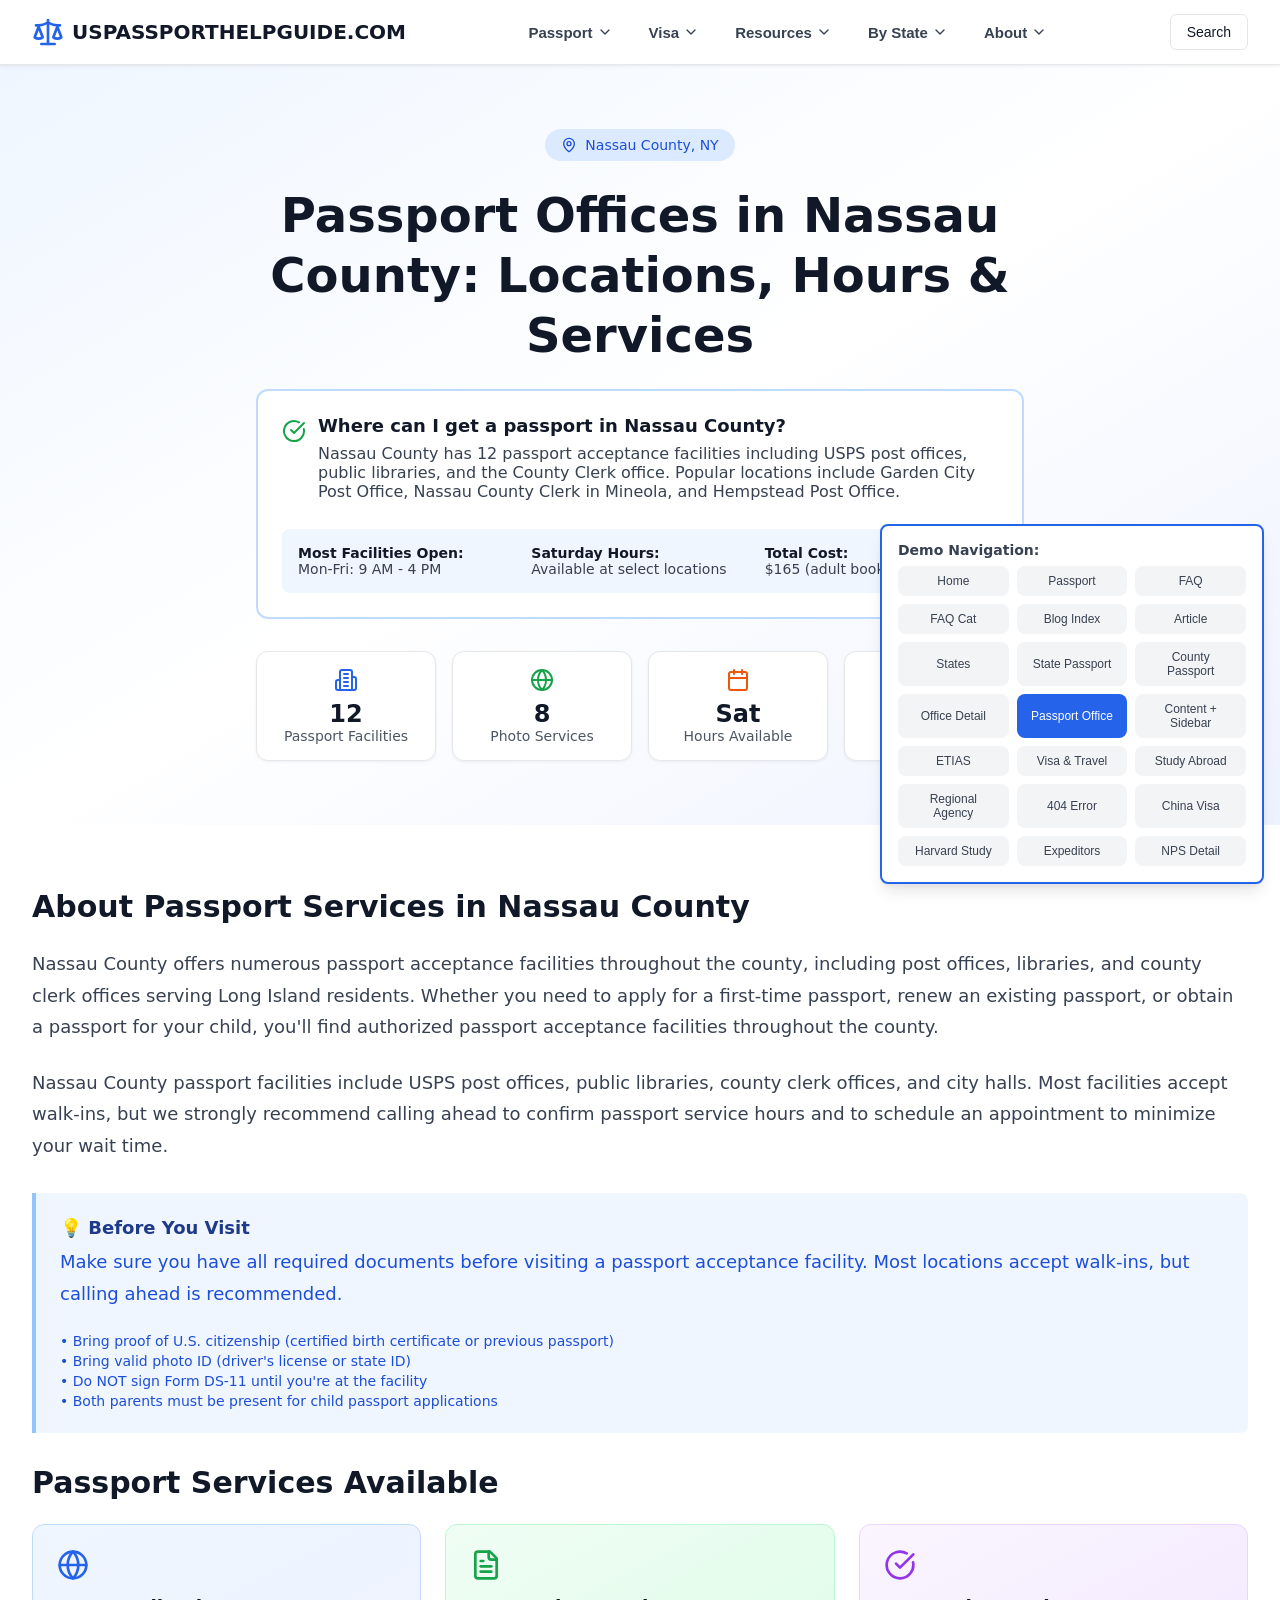
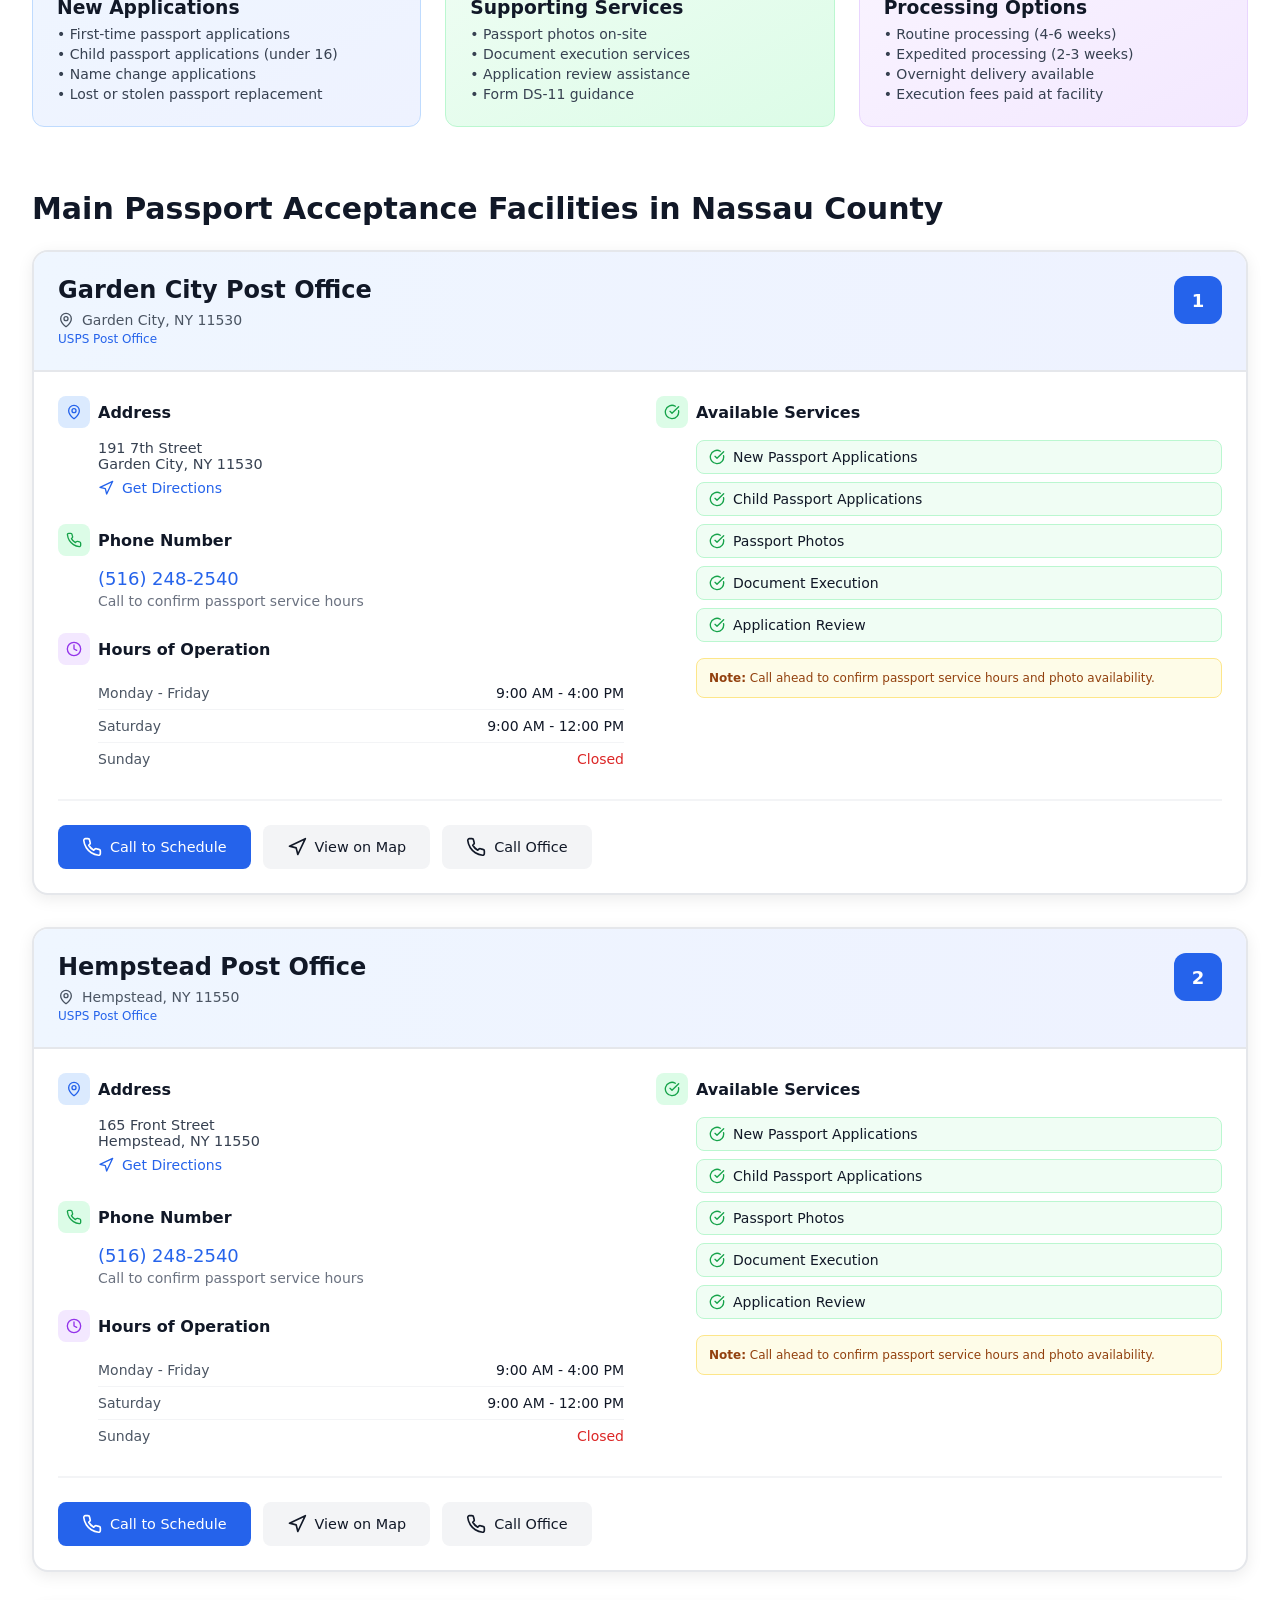
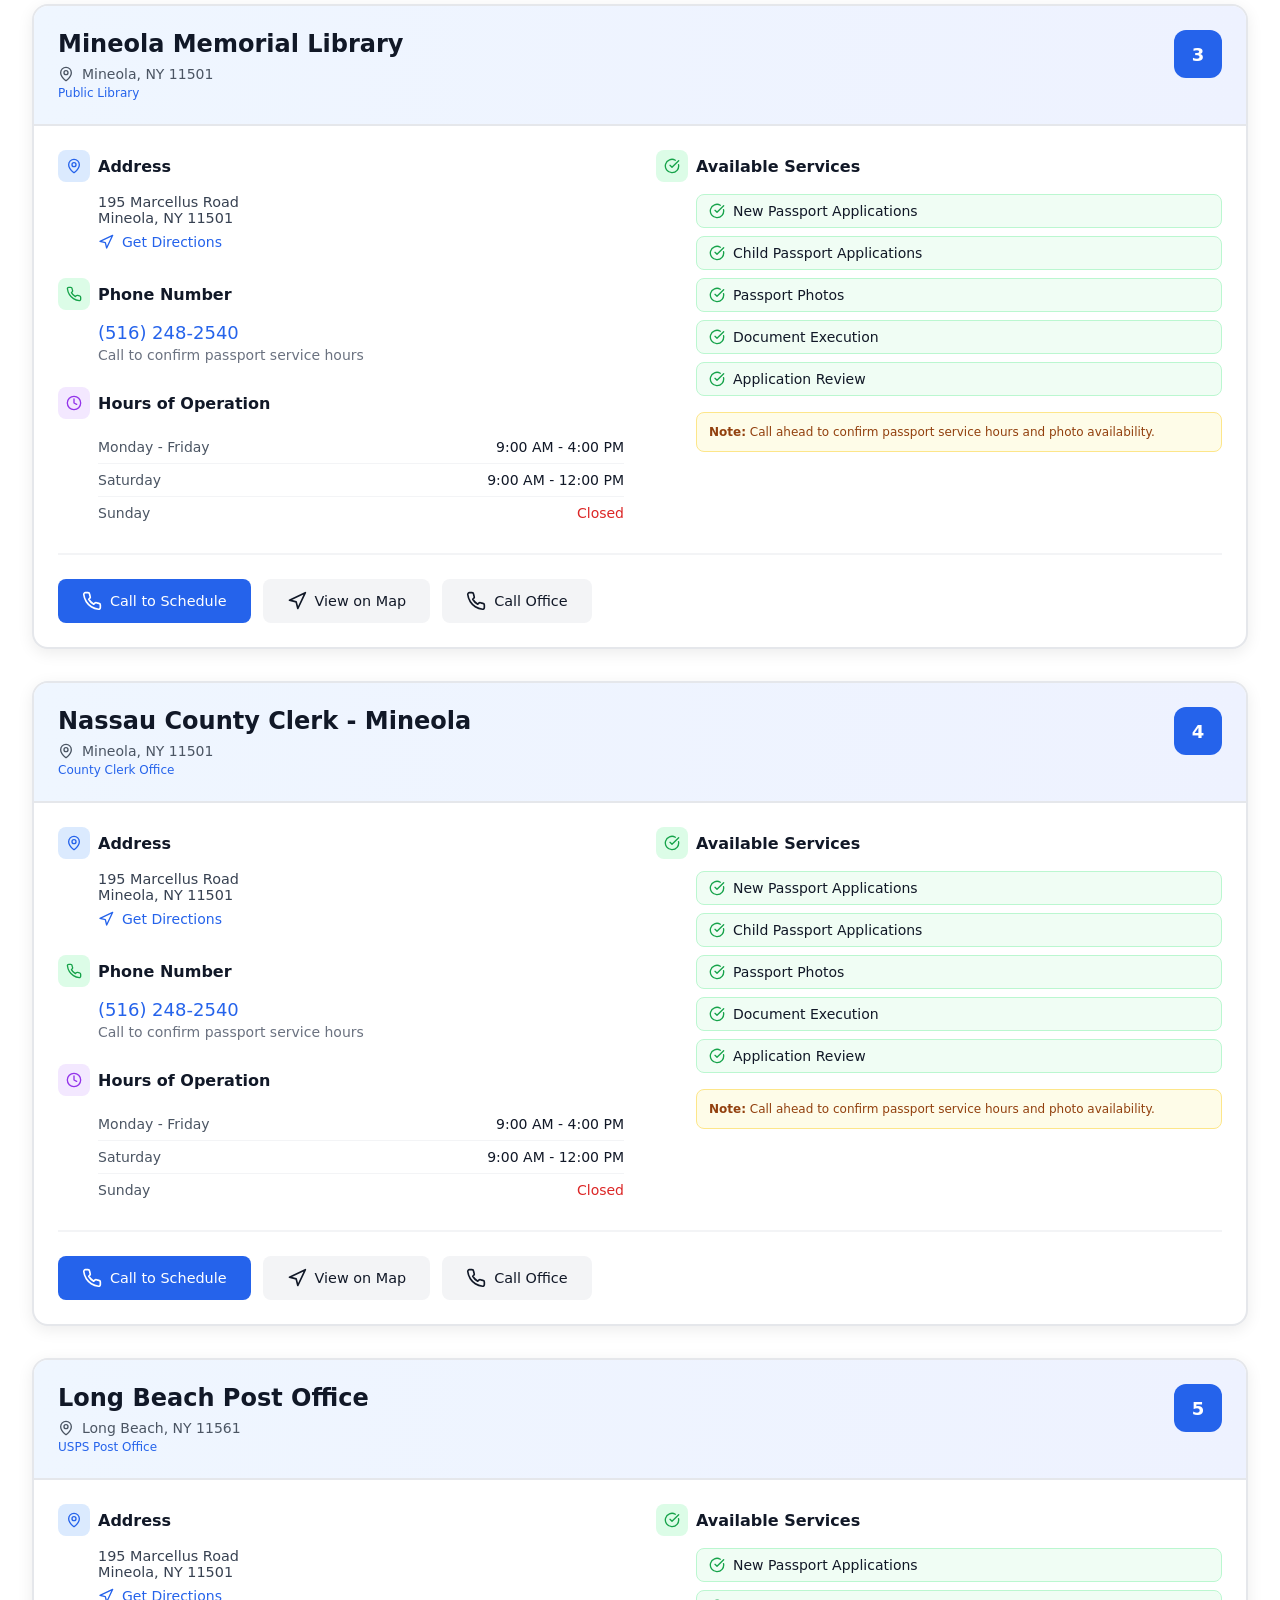
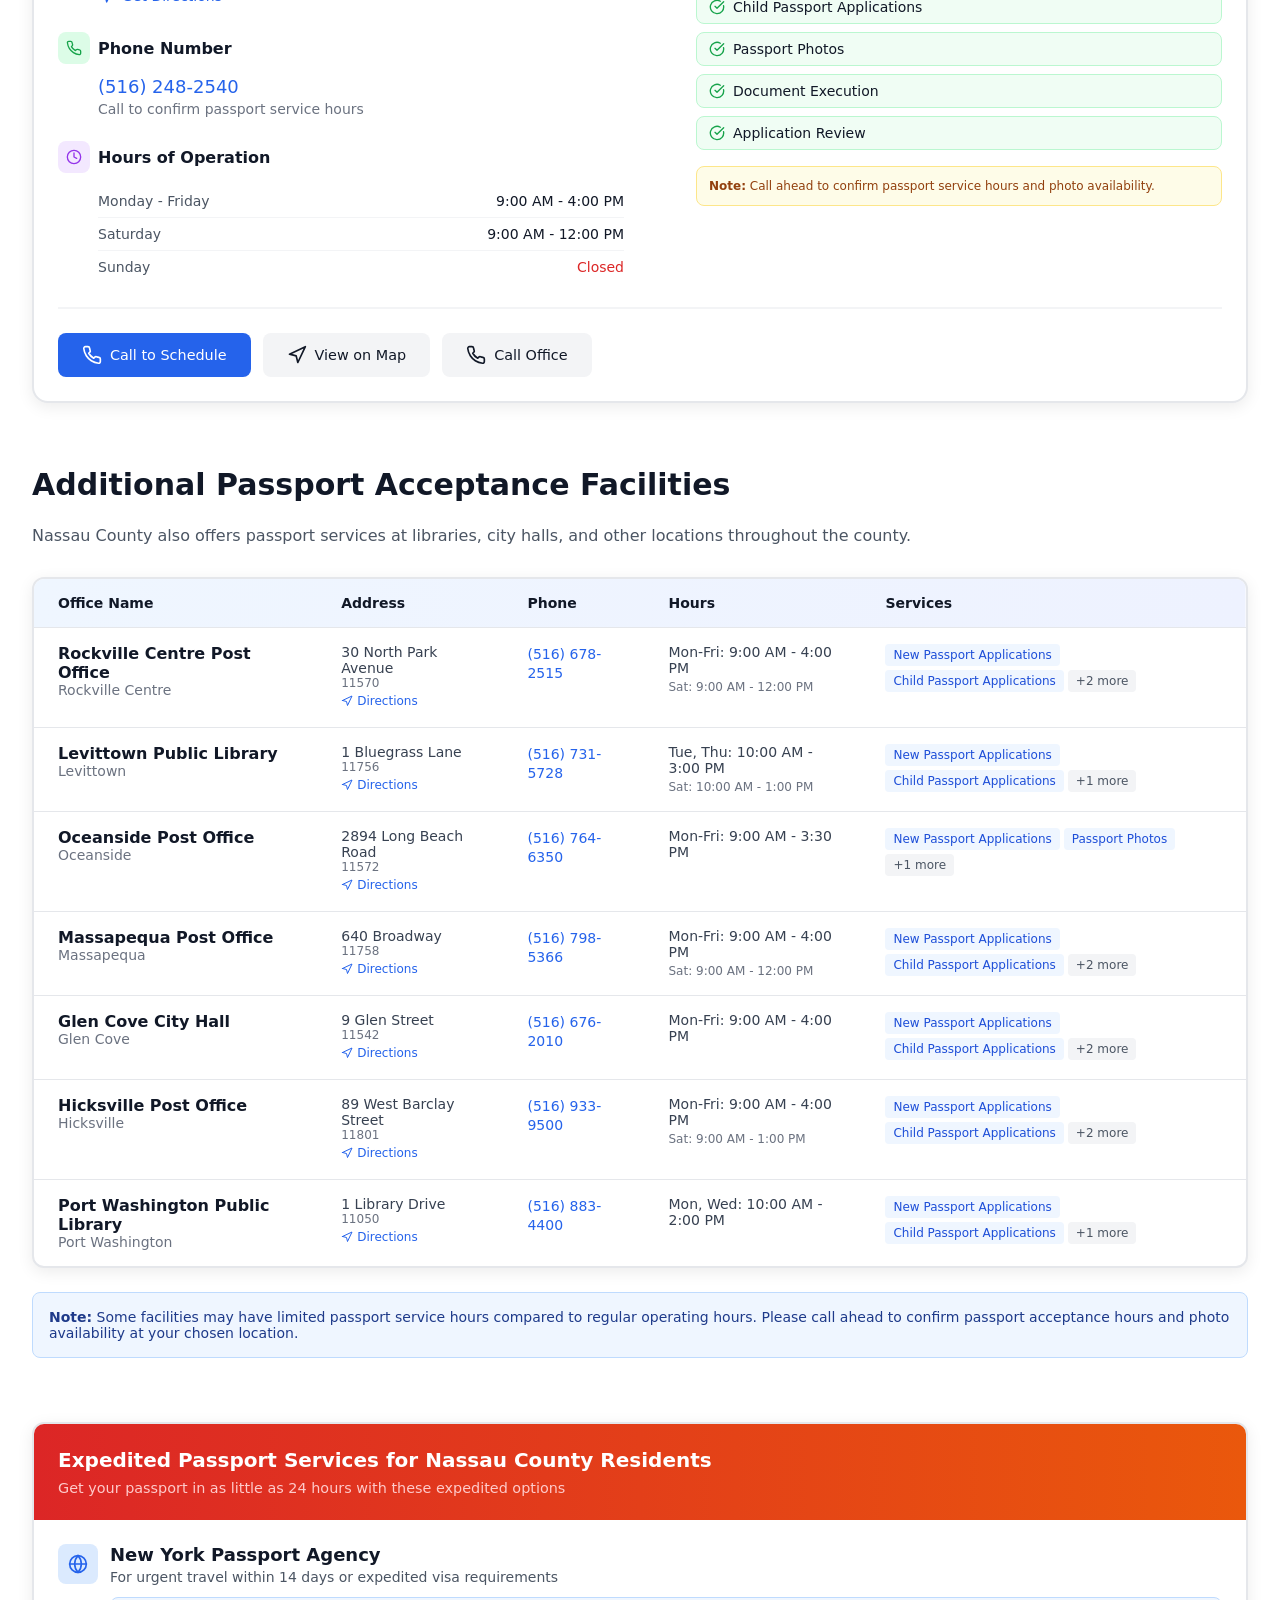
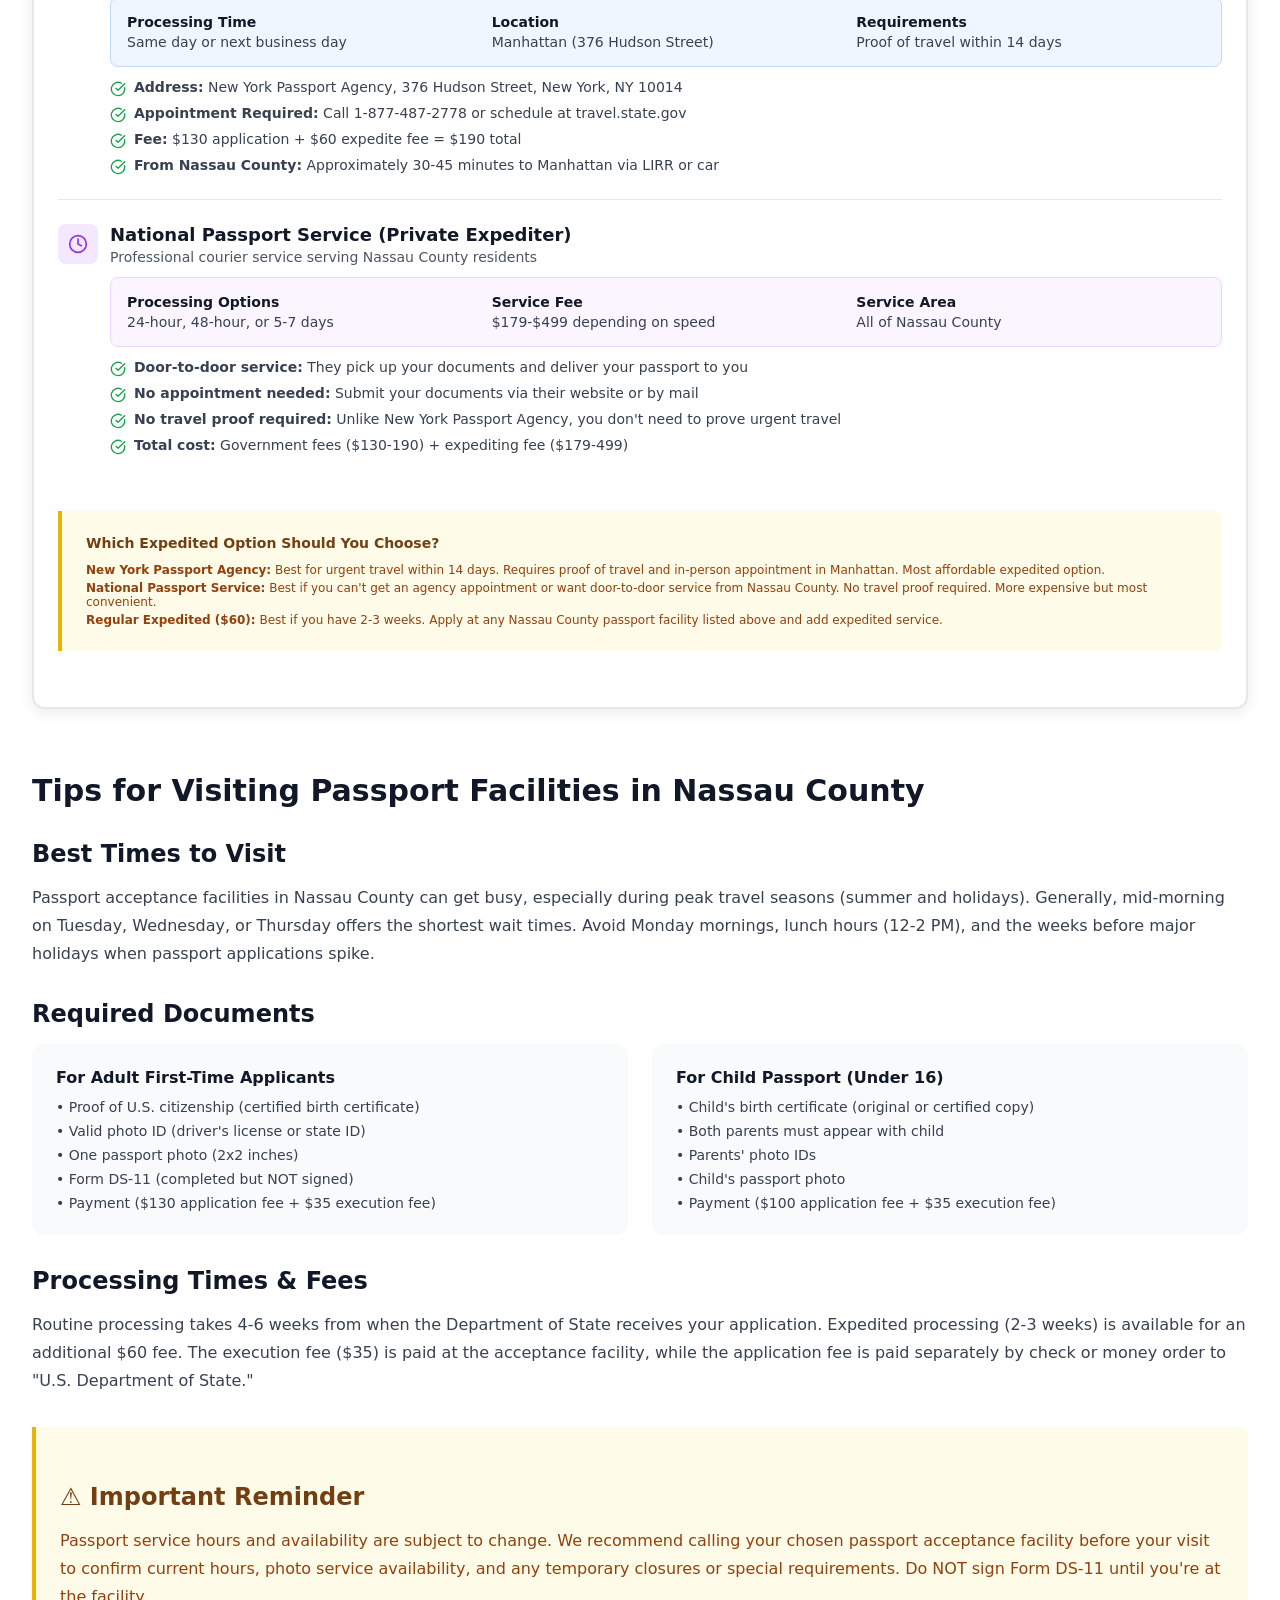
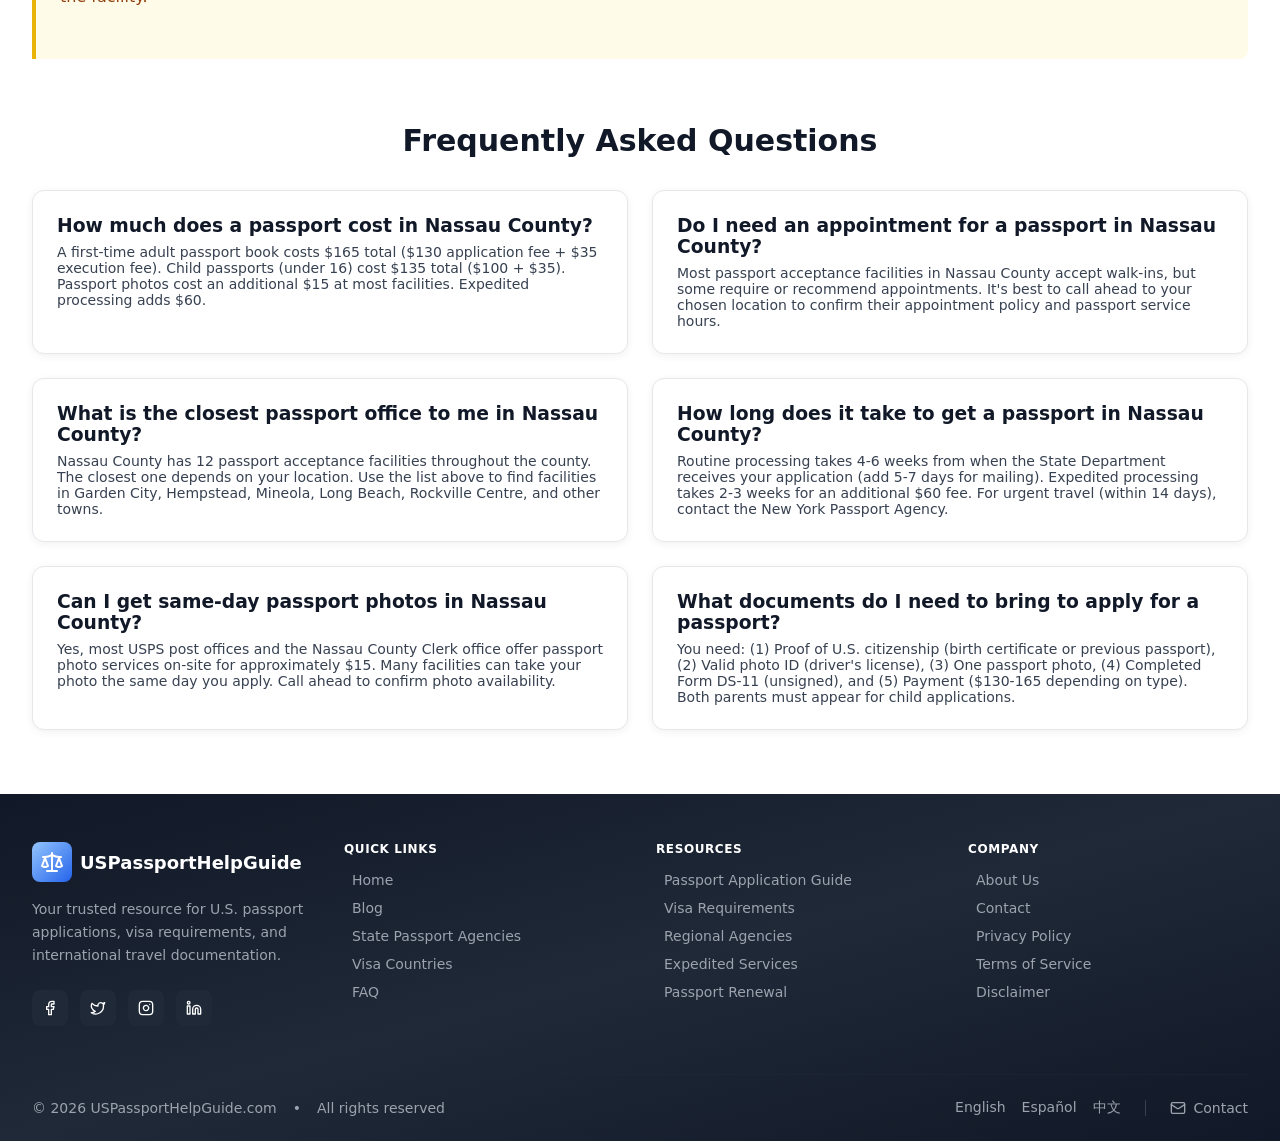
==== commit 59934ee7: "separate breakpoints" ====
--- a/country-passport.html
+++ b/country-passport.html
@@ -5,7 +5,7 @@
     <meta name="viewport" content="width=device-width, initial-scale=1.0" />
     <title>Country Passport Info</title>
     <link rel="stylesheet" href="style.css" />
-    <!-- <link rel="stylesheet" href="passport.css" /> -->
+    <link rel="stylesheet" href="breakpoints.css" />
   </head>
   <body>
     <header class="header">
--- a/style.css
+++ b/style.css
@@ -1,11 +1,49 @@
+/* ============================================================
+   TABLE OF CONTENTS
+   1.  CSS Custom Properties (Design Tokens)
+   2.  Reset & Base
+   3.  Layout Utilities
+   4.  Typography
+   5.  Buttons
+   6.  Badges & Tags
+   7.  Alerts & Callouts
+   8.  Cards (Base)
+   9.  Icon Boxes
+   10. Header & Navbar
+   11. Hero Section
+   12. Services Bar
+   13. Main Content Layout
+   14. Sidebar
+   15. Info Rows & Hours
+   16. Fee Tables
+   17. Document Cards
+   18. Processing Times
+   19. FAQ
+   20. Facility Cards
+   21. Facilities Table
+   22. Expedited Section
+   23. Office Cards
+   24. Tips Section
+   25. Footer
+   26. Demo Nav (Dev Only)
+   ============================================================ */
+
+/* ============================================================
+   1. CSS CUSTOM PROPERTIES (Design Tokens)
+   ============================================================ */
+
 :root,
 :host {
+  /* Fonts */
   --font-sans:
     ui-sans-serif, system-ui, sans-serif, 'Apple Color Emoji', 'Segoe UI Emoji',
     'Segoe UI Symbol', 'Noto Color Emoji';
   --font-mono:
     ui-monospace, SFMono-Regular, Menlo, Monaco, Consolas, 'Liberation Mono',
     'Courier New', monospace;
+
+  /* ── Raw Color Palette ─────────────────────────────────── */
+
   --color-red-50: oklch(97.1% 0.013 17.38);
   --color-red-100: oklch(93.6% 0.032 17.717);
   --color-red-200: oklch(88.5% 0.062 18.334);
@@ -14,6 +52,7 @@
   --color-red-600: oklch(57.7% 0.245 27.325);
   --color-red-700: oklch(50.5% 0.213 27.518);
   --color-red-900: oklch(39.6% 0.141 25.723);
+
   --color-orange-50: oklch(98% 0.016 73.684);
   --color-orange-100: oklch(95.4% 0.038 75.164);
   --color-orange-200: oklch(90.1% 0.076 70.697);
@@ -22,6 +61,7 @@
   --color-orange-600: oklch(64.6% 0.222 41.116);
   --color-orange-700: oklch(55.3% 0.195 38.402);
   --color-orange-900: oklch(40.8% 0.123 38.172);
+
   --color-yellow-50: oklch(98.7% 0.026 102.212);
   --color-yellow-200: oklch(94.5% 0.129 101.54);
   --color-yellow-300: oklch(90.5% 0.182 98.111);
@@ -31,6 +71,7 @@
   --color-yellow-700: oklch(55.4% 0.135 66.442);
   --color-yellow-800: oklch(47.6% 0.114 61.907);
   --color-yellow-900: oklch(42.1% 0.095 57.708);
+
   --color-green-50: oklch(98.2% 0.018 155.826);
   --color-green-100: oklch(96.2% 0.044 156.743);
   --color-green-200: oklch(92.5% 0.084 155.995);
@@ -39,9 +80,11 @@
   --color-green-500: oklch(72.3% 0.219 149.579);
   --color-green-600: oklch(62.7% 0.194 149.214);
   --color-green-700: oklch(52.7% 0.154 150.069);
+
   --color-emerald-50: oklch(97.9% 0.021 166.113);
   --color-teal-500: oklch(70.4% 0.14 182.503);
   --color-cyan-500: oklch(71.5% 0.143 215.221);
+
   --color-blue-50: oklch(97% 0.014 254.604);
   --color-blue-100: oklch(93.2% 0.032 255.585);
   --color-blue-200: oklch(88.2% 0.059 254.128);
@@ -52,11 +95,13 @@
   --color-blue-700: oklch(48.8% 0.243 264.376);
   --color-blue-800: oklch(42.4% 0.199 265.638);
   --color-blue-900: oklch(37.9% 0.146 265.522);
+
   --color-indigo-50: oklch(96.2% 0.018 272.314);
   --color-indigo-500: oklch(58.5% 0.233 277.117);
   --color-indigo-600: oklch(51.1% 0.262 276.966);
   --color-indigo-700: oklch(45.7% 0.24 277.023);
   --color-indigo-900: oklch(35.9% 0.144 278.697);
+
   --color-purple-50: oklch(97.7% 0.014 308.299);
   --color-purple-100: oklch(94.6% 0.033 307.174);
   --color-purple-200: oklch(90.2% 0.063 306.703);
@@ -66,7 +111,9 @@
   --color-purple-600: oklch(55.8% 0.288 302.321);
   --color-purple-700: oklch(49.6% 0.265 301.924);
   --color-purple-900: oklch(38.1% 0.176 304.987);
+
   --color-pink-50: oklch(97.1% 0.014 343.198);
+
   --color-gray-50: oklch(98.5% 0.002 247.839);
   --color-gray-100: oklch(96.7% 0.003 264.542);
   --color-gray-200: oklch(92.8% 0.006 264.531);
@@ -77,9 +124,116 @@
   --color-gray-700: oklch(37.3% 0.034 259.733);
   --color-gray-800: oklch(27.8% 0.033 256.848);
   --color-gray-900: oklch(21% 0.034 264.665);
+
   --color-black: #000;
   --color-white: #fff;
+
+  /* Brand / Primary (Blue) */
+  --clr-primary: #2563eb; /* blue-600 equivalent */
+  --clr-primary-hover: #1d4ed8; /* blue-700 */
+  --clr-primary-dark: #1e3a8a; /* blue-900 prose */
+  --clr-primary-bg: #eff6ff; /* blue-50 */
+  --clr-primary-bg-mid: #dbeafe; /* blue-100 */
+  --clr-primary-border: #bfdbfe; /* blue-200 */
+  --clr-primary-muted: #93c5fd; /* blue-300 */
+
+  /* Secondary / Accent (Indigo) */
+  --clr-secondary: #4f46e5; /* indigo-600 */
+  --clr-secondary-bg: #eef2ff; /* indigo-50 */
+
+  /* Success (Green) */
+  --clr-success: #16a34a; /* green-600 */
+  --clr-success-hover: #15803d; /* green-700 */
+  --clr-success-bg: #f0fdf4; /* green-50 */
+  --clr-success-bg-mid: #dcfce7; /* green-100 */
+  --clr-success-border: #bbf7d0; /* green-200 */
+
+  /* Warning (Yellow) */
+  --clr-warning: #ca8a04; /* yellow-600 */
+  --clr-warning-dark: #713f12; /* yellow-900 */
+  --clr-warning-muted: #92400e; /* amber-800 */
+  --clr-warning-bg: #fefce8; /* yellow-50 */
+  --clr-warning-border: #fde047; /* yellow-300 */
+  --clr-warning-border-l: #eab308; /* yellow-500 – left-border accent */
+  --clr-warning-tag-bg: #fde68a; /* yellow-200 */
+
+  /* Danger (Red) */
+  --clr-danger: #dc2626; /* red-600 */
+  --clr-danger-hover: #b91c1c; /* red-700 */
+  --clr-danger-bg: #fef2f2; /* red-50 */
+  --clr-danger-text: #fecaca; /* red-200 – on dark bg */
+
+  /* Accent (Orange) */
+  --clr-accent: #ea580c; /* orange-600 */
+  --clr-accent-hover: #c2410c; /* orange-700 */
+  --clr-accent-bg: #fff7ed; /* orange-50 */
+  --clr-accent-bg-mid: #ffedd5; /* orange-100 */
+  --clr-accent-border: #fed7aa; /* orange-200 */
+  --clr-accent-dark: #f97316; /* orange-500 */
+
+  /* Purple */
+  --clr-purple: #9333ea; /* purple-600 */
+  --clr-purple-dark: #7e22ce; /* purple-700 */
+  --clr-purple-bg: #faf5ff; /* purple-50 */
+  --clr-purple-bg-mid: #f3e8ff; /* purple-100 */
+  --clr-purple-border: #e9d5ff; /* purple-200 */
+
+  /* Neutral / Text */
+  --clr-text-base: #111827; /* gray-900 – headings, strong */
+  --clr-text-body: #374151; /* gray-700 – body prose */
+  --clr-text-muted: #4b5563; /* gray-600 */
+  --clr-text-subtle: #6b7280; /* gray-500 */
+  --clr-text-placeholder: #9ca3af; /* gray-400 – footer desc etc. */
+
+  /* Surface / Background */
+  --clr-surface: #ffffff;
+  --clr-surface-subtle: #f9fafb; /* gray-50 */
+  --clr-surface-muted: #f3f4f6; /* gray-100 */
+  --clr-surface-hover: #e5e7eb; /* gray-200 */
+
+  /* Border */
+  --clr-border: #e5e7eb; /* gray-200 */
+  --clr-border-light: #f3f4f6; /* gray-100 */
+
+  /* Dark Surface (footer, dark cards) */
+  --clr-dark-bg: #111827; /* gray-900 */
+  --clr-dark-surface: #1f2937; /* gray-800 */
+  --clr-dark-surface-2: #374151; /* gray-700 */
+
+  /* ── Gradient Shortcuts ────────────────────────────────── */
+
+  --grad-primary: linear-gradient(
+    to right,
+    var(--clr-primary),
+    var(--clr-secondary)
+  );
+  --grad-hero-page: linear-gradient(
+    135deg,
+    var(--clr-primary-bg) 0%,
+    var(--clr-surface) 50%,
+    var(--clr-secondary-bg) 100%
+  );
+  --grad-danger: linear-gradient(
+    to right,
+    var(--clr-danger),
+    var(--clr-accent)
+  );
+  --grad-dark: linear-gradient(
+    to bottom right,
+    var(--clr-dark-bg),
+    var(--clr-dark-surface),
+    var(--clr-dark-bg)
+  );
+  --grad-hero-card: linear-gradient(
+    to right,
+    var(--clr-primary-bg),
+    var(--clr-secondary-bg)
+  );
+
+  /* ── Spacing ───────────────────────────────────────────── */
   --spacing: 0.25rem;
+
+  /* Container widths */
   --container-sm: 24rem;
   --container-lg: 32rem;
   --container-2xl: 42rem;
@@ -87,6 +241,8 @@
   --container-4xl: 56rem;
   --container-5xl: 64rem;
   --container-7xl: 80rem;
+
+  /* ── Typography Scale ──────────────────────────────────── */
   --text-xs: 0.75rem;
   --text-xs--line-height: calc(1 / 0.75);
   --text-sm: 0.875rem;
@@ -109,30 +265,45 @@
   --text-6xl--line-height: 1;
   --text-9xl: 8rem;
   --text-9xl--line-height: 1;
+
   --font-weight-normal: 400;
   --font-weight-medium: 500;
   --font-weight-semibold: 600;
   --font-weight-bold: 700;
   --font-weight-black: 900;
+
   --tracking-tight: -0.025em;
   --tracking-wider: 0.05em;
   --tracking-widest: 0.1em;
+
   --leading-tight: 1.25;
   --leading-snug: 1.375;
   --leading-relaxed: 1.625;
+
+  /* ── Misc ──────────────────────────────────────────────── */
   --radius-xs: 0.125rem;
   --radius-2xl: 1rem;
+
   --ease-in-out: cubic-bezier(0.4, 0, 0.2, 1);
   --animate-pulse: pulse 2s cubic-bezier(0.4, 0, 0.6, 1) infinite;
   --blur-sm: 8px;
   --blur-md: 12px;
+
   --aspect-video: 16 / 9;
+
   --default-transition-duration: 0.15s;
   --default-transition-timing-function: cubic-bezier(0.4, 0, 0.2, 1);
+
   --default-font-family: var(--font-sans);
   --default-mono-font-family: var(--font-mono);
-  --color-border: var(--border);
-}
+
+  /* Legacy alias (used internally) */
+  --color-border: var(--clr-border);
+}
+
+/* ============================================================
+   2. RESET & BASE
+   ============================================================ */
 
 * {
   margin: 0;
@@ -145,18 +316,634 @@
   text-decoration: none;
 }
 
-/* Header */
+/* ============================================================
+   3. LAYOUT UTILITIES
+   ============================================================ */
+
+.page-wrapper {
+  background: var(--grad-hero-page);
+  padding: 3rem 1rem;
+}
+
+.page-section {
+  max-width: var(--container-7xl);
+  margin: 0 auto;
+  padding: 4rem 1rem;
+}
+
+
+.divider {
+  border: none;
+  border-top: 1px solid var(--clr-border);
+}
+
+.mt-section {
+  margin-top: 4rem;
+}
+
+.dot {
+  width: 0.5rem;
+  height: 0.5rem;
+  background: var(--clr-primary);
+  border-radius: 9999px;
+  flex-shrink: 0;
+}
+
+/* ============================================================
+   4. TYPOGRAPHY
+   ============================================================ */
+
+.section-title {
+  font-size: var(--text-3xl);
+  font-weight: var(--font-weight-bold);
+  color: var(--clr-text-base);
+  margin-bottom: 1.5rem;
+}
+
+.section-title-sm {
+  font-size: var(--text-3xl);
+  font-weight: var(--font-weight-bold);
+  color: var(--clr-text-base);
+  margin-bottom: 1rem;
+}
+
+.page-section-title {
+  font-size: var(--text-3xl);
+  font-weight: var(--font-weight-bold);
+  color: var(--clr-text-base);
+  margin-bottom: 1.5rem;
+}
+
+.page-section-title--centered {
+  text-align: center;
+}
+
+.page-title {
+  font-size: clamp(1.8rem, 4vw, 3rem);
+  font-weight: var(--font-weight-bold);
+  color: var(--clr-text-base);
+  margin: 0 0 1.5rem;
+  line-height: 1.2;
+  text-align: center;
+}
+
+.prose p {
+  color: var(--clr-text-body);
+  line-height: 1.75;
+  margin-bottom: 1rem;
+}
+
+.prose-section {
+  margin-bottom: 4rem;
+}
+
+.prose-section p {
+  color: var(--clr-text-body);
+  line-height: 1.75;
+  margin-bottom: 1.5rem;
+  font-size: var(--text-lg);
+}
+
+/* ============================================================
+   5. BUTTONS
+   ============================================================ */
+
+.btn {
+  display: inline-flex;
+  align-items: center;
+  gap: 0.5rem;
+  padding: 0.75rem 1.5rem;
+  border-radius: 0.5rem;
+  font-weight: var(--font-weight-medium);
+  text-decoration: none;
+  transition: background-color var(--default-transition-duration);
+  font-size: 0.9rem;
+}
+
+.btn svg {
+  width: 1.25rem;
+  height: 1.25rem;
+}
+
+.btn--primary {
+  background: var(--clr-primary);
+  color: var(--clr-surface);
+}
+.btn--primary:hover {
+  background: var(--clr-primary-hover);
+}
+.btn--secondary {
+  background: var(--clr-surface-muted);
+  color: var(--clr-text-base);
+}
+.btn--secondary:hover {
+  background: var(--clr-surface-hover);
+}
+
+.btn-white {
+  width: 100%;
+  display: flex;
+  align-items: center;
+  gap: 0.75rem;
+  padding: 0.75rem 1rem;
+  background: var(--clr-surface);
+  color: var(--clr-primary);
+  border-radius: 0.5rem;
+  font-weight: var(--font-weight-medium);
+  transition: background 0.2s;
+  border: none;
+  cursor: pointer;
+  font-size: var(--text-base);
+}
+
+.btn-white:hover {
+  background: var(--clr-primary-bg);
+}
+.btn-white svg {
+  width: 1.25rem;
+  height: 1.25rem;
+  flex-shrink: 0;
+}
+
+.btn-ghost {
+  width: 100%;
+  display: flex;
+  align-items: center;
+  gap: 0.75rem;
+  padding: 0.75rem 1rem;
+  background: rgba(255, 255, 255, 0.1);
+  color: var(--clr-surface);
+  border-radius: 0.5rem;
+  font-weight: var(--font-weight-medium);
+  transition: background 0.2s;
+  border: none;
+  cursor: pointer;
+  font-size: var(--text-base);
+}
+
+.btn-ghost:hover {
+  background: rgba(255, 255, 255, 0.2);
+}
+.btn-ghost svg {
+  width: 1.25rem;
+  height: 1.25rem;
+  flex-shrink: 0;
+}
+
+.btn-orange {
+  width: 100%;
+  display: flex;
+  align-items: center;
+  gap: 0.75rem;
+  padding: 0.75rem 1rem;
+  background: var(--clr-accent-dark);
+  color: var(--clr-surface);
+  border-radius: 0.5rem;
+  font-weight: var(--font-weight-medium);
+  transition: background 0.2s;
+  border: none;
+  cursor: pointer;
+  font-size: var(--text-base);
+}
+
+.btn-orange:hover {
+  background: var(--clr-accent);
+}
+.btn-orange svg {
+  width: 1.25rem;
+  height: 1.25rem;
+  flex-shrink: 0;
+}
+
+.btn-purple {
+  width: 100%;
+  display: flex;
+  align-items: center;
+  justify-content: center;
+  gap: 0.75rem;
+  padding: 1rem 1.5rem;
+  background: linear-gradient(
+    to right,
+    var(--clr-purple),
+    var(--clr-secondary)
+  );
+  color: var(--clr-surface);
+  border-radius: 0.5rem;
+  font-weight: var(--font-weight-bold);
+  font-size: var(--text-lg);
+  cursor: pointer;
+  border: none;
+  transition: opacity 0.2s;
+}
+
+.btn-purple:hover {
+  opacity: 0.9;
+}
+.btn-purple svg {
+  width: 1.5rem;
+  height: 1.5rem;
+}
+
+.btn-view-all {
+  display: inline-flex;
+  align-items: center;
+  gap: 0.5rem;
+  padding: 0.75rem 1.5rem;
+  background: var(--clr-primary);
+  color: var(--clr-surface);
+  border-radius: 0.75rem;
+  font-weight: var(--font-weight-semibold);
+  transition: background 0.2s;
+  box-shadow: 0 4px 12px rgba(0, 0, 0, 0.1);
+}
+
+.btn-view-all:hover {
+  background: var(--clr-primary-hover);
+}
+.btn-view-all svg {
+  width: 1.25rem;
+  height: 1.25rem;
+}
+
+.search-btn {
+  height: 36px;
+  padding: 0 16px;
+  border: 1px solid var(--clr-border);
+  border-radius: 6px;
+  background: var(--clr-surface);
+  color: var(--clr-text-base);
+  font-size: var(--text-sm);
+  font-weight: var(--font-weight-medium);
+  cursor: pointer;
+  transition: all 0.3s ease;
+}
+
+.search-btn:hover {
+  background: var(--clr-surface-muted);
+}
+
+/* ============================================================
+   6. BADGES & TAGS
+   ============================================================ */
+
+.location-badge {
+  display: inline-flex;
+  align-items: center;
+  gap: 8px;
+  padding: 8px 16px;
+  background-color: var(--clr-primary-bg-mid);
+  color: var(--clr-primary-hover);
+  border-radius: 9999px;
+  font-size: var(--text-sm);
+  margin-bottom: 1.5rem;
+}
+
+.location-badge svg {
+  width: 16px;
+  height: 16px;
+  flex-shrink: 0;
+}
+
+.hero-badge {
+  display: inline-flex;
+  align-items: center;
+  gap: 0.5rem;
+  padding: 0.5rem 1rem;
+  background-color: var(--clr-primary-bg-mid);
+  color: var(--clr-primary-hover);
+  border-radius: 9999px;
+  font-size: var(--text-sm);
+  margin-bottom: 1.5rem;
+}
+
+.hero-badge svg {
+  width: 1rem;
+  height: 1rem;
+  flex-shrink: 0;
+}
+
+.badge-green {
+  padding: 0.25rem 0.75rem;
+  background: var(--clr-success-bg-mid);
+  color: var(--clr-success-hover);
+  border-radius: 9999px;
+  font-size: var(--text-xs);
+  font-weight: var(--font-weight-medium);
+  white-space: nowrap;
+}
+
+.service-tags {
+  display: flex;
+  flex-wrap: wrap;
+  gap: 0.25rem;
+}
+
+.tag {
+  padding: 0.25rem 0.5rem;
+  border-radius: 0.25rem;
+  font-size: var(--text-xs);
+  font-weight: var(--font-weight-medium);
+}
+.tag--blue {
+  background: var(--clr-primary-bg);
+  color: var(--clr-primary-hover);
+}
+.tag--gray {
+  background: var(--clr-surface-muted);
+  color: var(--clr-text-muted);
+}
+
+.icon-badge {
+  width: 2rem;
+  height: 2rem;
+  border-radius: 0.5rem;
+  display: flex;
+  align-items: center;
+  justify-content: center;
+  flex-shrink: 0;
+}
+.icon-badge--blue {
+  background: var(--clr-primary-bg-mid);
+  color: var(--clr-primary);
+}
+.icon-badge--green {
+  background: var(--clr-success-bg-mid);
+  color: var(--clr-success);
+}
+.icon-badge--purple {
+  background: var(--clr-purple-bg-mid);
+  color: var(--clr-purple);
+}
+.icon-badge svg {
+  width: 1rem;
+  height: 1rem;
+}
+
+/* ============================================================
+   7. ALERTS & CALLOUTS
+   ============================================================ */
+
+.alert-blue {
+  background: var(--clr-primary-bg);
+  border: 1px solid var(--clr-primary-border);
+  border-radius: 0.5rem;
+  padding: 1rem;
+  display: flex;
+  gap: 0.5rem;
+  align-items: flex-start;
+}
+
+.alert-blue svg {
+  color: var(--clr-primary);
+  width: 1.25rem;
+  height: 1.25rem;
+  flex-shrink: 0;
+  margin-top: 0.125rem;
+}
+.alert-blue-text {
+  font-size: var(--text-sm);
+  color: var(--clr-primary-dark);
+}
+
+.alert-yellow {
+  background: var(--clr-warning-bg);
+  border-left: 4px solid var(--clr-warning-border-l);
+  border-radius: 0 0.5rem 0.5rem 0;
+  padding: 1.5rem;
+}
+
+.alert-yellow h4 {
+  font-weight: var(--font-weight-bold);
+  color: var(--clr-warning-dark);
+  margin-bottom: 0.5rem;
+}
+.alert-yellow p {
+  font-size: var(--text-sm);
+  color: var(--clr-warning-muted);
+}
+
+.alert-yellow-sm {
+  background: var(--clr-warning-bg);
+  border-left: 4px solid var(--clr-warning-border-l);
+  border-radius: 0 0.5rem 0.5rem 0;
+  padding: 1rem;
+}
+
+.alert-yellow-sm h5 {
+  font-weight: var(--font-weight-bold);
+  color: var(--clr-warning-dark);
+  font-size: var(--text-sm);
+  margin-bottom: 0.5rem;
+}
+.alert-yellow-sm ul {
+  list-style: none;
+  display: flex;
+  flex-direction: column;
+  gap: 0.25rem;
+}
+.alert-yellow-sm li {
+  font-size: var(--text-xs);
+  color: var(--clr-warning-muted);
+}
+
+.callout {
+  border-left: 4px solid;
+  padding: 1.5rem;
+  border-radius: 0 0.5rem 0.5rem 0;
+  margin: 2rem 0;
+}
+
+.callout--blue {
+  background: var(--clr-primary-bg);
+  border-color: var(--clr-primary-muted);
+}
+.callout--yellow {
+  background: var(--clr-warning-bg);
+  border-color: var(--clr-warning-border-l);
+}
+
+.callout__title {
+  font-size: var(--text-lg);
+  font-weight: var(--font-weight-semibold);
+  margin-bottom: 0.5rem;
+}
+.callout--blue .callout__title {
+  color: var(--clr-primary-dark);
+}
+.callout--yellow .callout__title {
+  color: var(--clr-warning-dark);
+}
+
+.callout__body {
+  font-size: var(--text-sm);
+}
+.callout--blue .callout__body {
+  color: var(--clr-primary-hover);
+}
+.callout--yellow .callout__body {
+  color: var(--clr-warning-muted);
+}
+
+.callout__list {
+  list-style: none;
+  padding: 0;
+  margin: 0.75rem 0 0;
+  display: flex;
+  flex-direction: column;
+  gap: 0.25rem;
+  font-size: var(--text-sm);
+}
+.callout--blue .callout__list {
+  color: var(--clr-primary-hover);
+}
+.callout--yellow .callout__list {
+  color: var(--clr-warning-muted);
+}
+
+/* ============================================================
+   8. CARDS (BASE)
+   ============================================================ */
+
+.card {
+  background: var(--clr-surface);
+  border-radius: var(--radius-2xl);
+  box-shadow: 0 4px 24px rgba(0, 0, 0, 0.08);
+  border: 2px solid var(--clr-border);
+  overflow: hidden;
+}
+
+.card-body {
+  padding: 1.5rem;
+}
+.card-body-spaced {
+  padding: 1.5rem;
+  display: flex;
+  flex-direction: column;
+  gap: 1.5rem;
+}
+
+.card-header-blue {
+  background: var(--grad-primary);
+  padding: 1.5rem;
+  color: var(--clr-surface);
+}
+
+.card-header-blue h2 {
+  font-size: var(--text-2xl);
+  font-weight: var(--font-weight-bold);
+  margin-bottom: 0.5rem;
+}
+.card-header-blue p {
+  color: var(--clr-primary-border);
+}
+
+.card-header-red {
+  background: var(--grad-danger);
+  padding: 1.5rem;
+  color: var(--clr-surface);
+}
+
+.card-header-red h3 {
+  font-size: var(--text-xl);
+  font-weight: var(--font-weight-bold);
+  margin-bottom: 0.5rem;
+}
+.card-header-red p {
+  color: var(--clr-danger-text);
+}
+
+.info-card {
+  background: var(--clr-surface);
+  border: 2px solid var(--clr-primary-border);
+  border-radius: 12px;
+  padding: 1.5rem;
+  margin-bottom: 1.5rem;
+  text-align: center;
+}
+
+.stat-card {
+  background: var(--clr-surface);
+  border-radius: 12px;
+  padding: 1rem;
+  border: 1px solid var(--clr-border);
+  box-shadow: 0 1px 3px rgba(0, 0, 0, 0.06);
+}
+
+.stat-card svg {
+  width: 24px;
+  height: 24px;
+  margin-bottom: 8px;
+}
+.stat-card .stat-label {
+  font-size: 13px;
+  color: var(--clr-text-subtle);
+  display: block;
+}
+.stat-card .stat-value {
+  font-weight: var(--font-weight-bold);
+  color: var(--clr-text-base);
+  font-size: var(--text-sm);
+}
+
+/* ============================================================
+   9. ICON BOXES
+   ============================================================ */
+
+.icon-box {
+  width: 2.5rem;
+  height: 2.5rem;
+  border-radius: 0.5rem;
+  display: flex;
+  align-items: center;
+  justify-content: center;
+  flex-shrink: 0;
+}
+
+.icon-box svg {
+  width: 1.25rem;
+  height: 1.25rem;
+}
+
+.icon-box-blue {
+  background: var(--clr-primary-bg-mid);
+}
+.icon-box-green {
+  background: var(--clr-success-bg-mid);
+}
+.icon-box-orange {
+  background: var(--clr-accent-bg-mid);
+}
+.icon-box-purple {
+  background: var(--clr-purple-bg-mid);
+}
+
+.icon-blue {
+  color: var(--clr-primary);
+}
+.icon-green {
+  color: var(--clr-success);
+}
+.icon-orange {
+  color: var(--clr-accent);
+}
+.icon-purple {
+  color: var(--clr-purple);
+}
+
+/* ============================================================
+   10. HEADER & NAVBAR
+   ============================================================ */
+
 .header {
   position: sticky;
   top: 0;
   z-index: 50;
   background: rgba(255, 255, 255, 0.95);
-  backdrop-filter: blur(12px);
-  border-bottom: 1px solid #e5e7eb;
+  backdrop-filter: blur(var(--blur-md));
+  border-bottom: 1px solid var(--clr-border);
   box-shadow: 0 1px 3px rgba(0, 0, 0, 0.08);
 }
 
-/* Navbar */
 .navbar {
   width: 100%;
   padding: 0 16px;
@@ -166,33 +953,28 @@
   max-width: 1600px;
   height: 64px;
   margin: 0 auto;
-
   display: flex;
   align-items: center;
   justify-content: space-between;
 }
 
-/* Logo */
 .logo {
   display: flex;
   align-items: center;
   gap: 8px;
   flex-shrink: 0;
 }
-
 .logo-icon {
   width: 32px;
   height: 32px;
-  color: #2563eb;
-}
-
+  color: var(--clr-primary);
+}
 .logo-text {
   font-size: 20px;
-  font-weight: 600;
-  color: #111827;
-}
-
-/* Navigation Menu */
+  font-weight: var(--font-weight-semibold);
+  color: var(--clr-text-base);
+}
+
 .nav-menu {
   display: flex;
   align-items: center;
@@ -209,32 +991,26 @@
   display: flex;
   align-items: center;
   gap: 4px;
-
   padding: 8px 16px;
   border: none;
   border-radius: 8px;
-
   background: transparent;
-  color: #374151;
-
+  color: var(--clr-text-body);
   font-size: 15px;
   font-weight: var(--font-weight-semibold);
-
   cursor: pointer;
   transition: all 0.3s ease;
 }
 
 .nav-link:hover {
-  background: #f9fafb;
-  color: #2563eb;
-}
-
+  background: var(--clr-surface-subtle);
+  color: var(--clr-primary);
+}
 .nav-arrow {
   width: 16px;
   height: 16px;
 }
 
-/* Actions */
 .nav-actions {
   display: flex;
   align-items: center;
@@ -242,174 +1018,420 @@
   flex-shrink: 0;
 }
 
-.search-btn {
-  height: 36px;
-  padding: 0 16px;
-
-  border: 1px solid #d1d5db;
-  border-radius: 6px;
-
-  background: #ffffff;
-  color: #111827;
-
-  font-size: 14px;
-  font-weight: 500;
-
-  cursor: pointer;
-  transition: all 0.3s ease;
-}
-
-.search-btn:hover {
-  background: #f3f4f6;
-}
-
-/* Mobile Menu */
 .mobile-menu-btn {
   display: none;
-
   padding: 8px;
   border: none;
   border-radius: 8px;
-
   background: transparent;
   cursor: pointer;
-
   transition: background 0.3s ease;
 }
 
 .mobile-menu-btn:hover {
-  background: #f3f4f6;
-}
-
+  background: var(--clr-surface-muted);
+}
 .menu-icon {
   width: 24px;
   height: 24px;
-  color: #4b5563;
-}
-
-/* Responsive */
-@media (max-width: 1023px) {
-  .nav-menu,
-  .nav-actions {
-    display: none;
-  }
-
-  .mobile-menu-btn {
-    display: block;
-  }
-}
-
-@media (min-width: 640px) {
-  .navbar {
-    padding: 0 24px;
-  }
-}
-
-@media (min-width: 1024px) {
-  .navbar {
-    padding: 0 32px;
-  }
-}
-
-/* ************************************* Services *********************************** */
-.page-wrapper {
-  background: linear-gradient(135deg, #eff6ff 0%, #ffffff 50%, #eef2ff 100%);
-  padding: 3rem 1rem;
-}
-
-.service-container {
-  max-width: 896px;
+  color: var(--clr-text-muted);
+}
+
+
+/* ============================================================
+   11. HERO SECTION
+   ============================================================ */
+
+.passport-hero {
+  background: linear-gradient(
+    to bottom right,
+    var(--clr-primary-bg),
+    var(--clr-surface),
+    var(--clr-secondary-bg)
+  );
+  padding: 4rem 1rem;
+}
+
+
+.passport-hero__container {
+  max-width: var(--container-7xl);
   margin: 0 auto;
 }
 
-.location-badge {
-  display: inline-flex;
-  align-items: center;
-  gap: 8px;
-  padding: 8px 16px;
-  background-color: #dbeafe;
-  color: #1d4ed8;
-  border-radius: 9999px;
-  font-size: 14px;
+.passport-hero__inner {
+  max-width: var(--container-4xl);
+  margin: 0 auto;
+  text-align: center;
+}
+
+.passport-hero__title {
+  font-size: var(--text-4xl);
+  font-weight: var(--font-weight-bold);
+  color: var(--clr-text-base);
   margin-bottom: 1.5rem;
-}
-
-.location-badge svg {
-  width: 16px;
-  height: 16px;
+  line-height: 1.25;
+}
+
+
+.hero-infobox {
+  background: var(--clr-surface);
+  border: 2px solid var(--clr-primary-border);
+  border-radius: 0.75rem;
+  padding: 1.5rem;
+  margin: 0 auto 2rem;
+  text-align: left;
+  max-width: var(--container-3xl);
+}
+
+.hero-infobox__header {
+  display: flex;
+  align-items: flex-start;
+  gap: 0.75rem;
+  margin-bottom: 1rem;
+}
+.hero-infobox__icon {
+  width: 1.5rem;
+  height: 1.5rem;
+  color: var(--clr-success);
   flex-shrink: 0;
-}
-
-.page-title {
-  font-size: clamp(1.8rem, 4vw, 3rem);
-  font-weight: 700;
-  color: #111827;
-  margin: 0 0 1.5rem;
-  line-height: 1.2;
-  text-align: center;
-}
-
-.info-card {
-  background: #ffffff;
-  border: 2px solid #bfdbfe;
+  margin-top: 0.25rem;
+}
+.hero-infobox__question {
+  font-size: var(--text-lg);
+  font-weight: var(--font-weight-bold);
+  color: var(--clr-text-base);
+  margin-bottom: 0.5rem;
+}
+.hero-infobox__answer {
+  color: var(--clr-text-body);
+  margin-bottom: 0.75rem;
+}
+
+.hero-infobox__grid {
+  background-color: var(--clr-primary-bg);
+  border-radius: 0.5rem;
+  padding: 1rem;
+  display: grid;
+  gap: 1rem;
+  font-size: var(--text-sm);
+}
+
+
+.hero-infobox__stat-label {
+  font-weight: var(--font-weight-semibold);
+  color: var(--clr-text-base);
+  display: block;
+}
+.hero-infobox__stat-value {
+  color: var(--clr-text-body);
+}
+
+.hero-stats {
+  display: grid;
+  grid-template-columns: repeat(2, 1fr);
+  gap: 1rem;
+  max-width: var(--container-3xl);
+  margin: 0 auto;
+}
+
+
+.hero-stat-card {
+  background: var(--clr-surface);
+  border-radius: 0.75rem;
+  padding: 1rem;
+  box-shadow: 0 1px 3px rgba(0, 0, 0, 0.06);
+  border: 1px solid var(--clr-border);
+}
+
+.hero-stat-card__icon {
+  width: 1.5rem;
+  height: 1.5rem;
+  margin: 0 auto 0.5rem;
+  display: block;
+}
+.hero-stat-card__icon--blue {
+  color: var(--clr-primary);
+}
+.hero-stat-card__icon--green {
+  color: var(--clr-success);
+}
+.hero-stat-card__icon--orange {
+  color: var(--clr-accent);
+}
+.hero-stat-card__value {
+  font-size: var(--text-2xl);
+  font-weight: var(--font-weight-bold);
+  color: var(--clr-text-base);
+}
+.hero-stat-card__label {
+  font-size: var(--text-sm);
+  color: var(--clr-text-muted);
+}
+
+/* ============================================================
+   12. SERVICES BAR
+   ============================================================ */
+
+.services-bar {
+  background-color: var(--clr-surface);
+  border-bottom: 1px solid var(--clr-border);
+}
+
+.services-container {
+  max-width: 1280px;
+  margin: 0 auto;
+  padding: 2rem 1rem;
+}
+
+.services-grid {
+  display: grid;
+  grid-template-columns: repeat(auto-fit, minmax(220px, 1fr));
+  gap: 1.5rem;
+}
+
+.service-card {
   border-radius: 12px;
   padding: 1.5rem;
-  margin-bottom: 1.5rem;
-  text-align: center;
-}
-
-.acceptance-row {
-  display: flex;
-  align-items: flex-start;
+  border-width: 2px;
+  border-style: solid;
+}
+
+.service-card--blue {
+  background: linear-gradient(
+    135deg,
+    var(--clr-primary-bg),
+    var(--clr-primary-bg-mid)
+  );
+  border-color: var(--clr-primary-border);
+}
+.service-card--green {
+  background: linear-gradient(
+    135deg,
+    var(--clr-success-bg),
+    var(--clr-success-bg-mid)
+  );
+  border-color: var(--clr-success-border);
+}
+.service-card--purple {
+  background: linear-gradient(
+    135deg,
+    var(--clr-purple-bg),
+    var(--clr-purple-bg-mid)
+  );
+  border-color: var(--clr-purple-border);
+}
+.service-card--orange {
+  background: linear-gradient(
+    135deg,
+    var(--clr-accent-bg),
+    var(--clr-accent-bg-mid)
+  );
+  border-color: var(--clr-accent-border);
+}
+
+.card-header {
+  display: flex;
+  align-items: center;
   gap: 12px;
-  margin-bottom: 1rem;
-  text-align: left;
-}
-
-.acceptance-row svg {
+  margin-bottom: 12px;
+}
+
+.card-icon {
+  width: 48px;
+  height: 48px;
+  border-radius: 50%;
+  display: flex;
+  align-items: center;
+  justify-content: center;
+  flex-shrink: 0;
+}
+
+.card-icon--blue {
+  background-color: var(--clr-primary);
+}
+.card-icon--green {
+  background-color: var(--clr-success);
+}
+.card-icon--purple {
+  background-color: var(--clr-purple);
+}
+.card-icon--orange {
+  background-color: var(--clr-accent);
+}
+
+.card-icon svg {
   width: 24px;
   height: 24px;
-  color: #16a34a;
+  stroke: var(--clr-surface);
+}
+
+.card-title {
+  font-size: 15px;
+  font-weight: var(--font-weight-bold);
+  color: var(--clr-text-base);
+  margin-bottom: 2px;
+}
+.card-subtitle {
+  font-size: 13px;
+  font-weight: var(--font-weight-semibold);
+}
+.card-subtitle--blue {
+  color: var(--clr-primary-hover);
+}
+.card-subtitle--green {
+  color: var(--clr-success-hover);
+}
+.card-subtitle--purple {
+  color: var(--clr-purple-dark);
+}
+.card-subtitle--orange {
+  color: var(--clr-accent-hover);
+}
+
+.card-desc {
+  font-size: 13px;
+  color: var(--clr-text-body);
+  line-height: 1.5;
+}
+
+.page-services-grid {
+  display: grid;
+  gap: 1.5rem;
+  margin-bottom: 2rem;
+}
+
+.page-service-card {
+  border-radius: 0.75rem;
+  padding: 1.5rem;
+  border: 1px solid;
+}
+.page-service-card--blue {
+  background: linear-gradient(
+    to bottom right,
+    var(--clr-primary-bg),
+    var(--clr-secondary-bg)
+  );
+  border-color: var(--clr-primary-border);
+}
+.page-service-card--green {
+  background: linear-gradient(
+    to bottom right,
+    var(--clr-success-bg),
+    var(--clr-success-bg-mid)
+  );
+  border-color: var(--clr-success-border);
+}
+.page-service-card--purple {
+  background: linear-gradient(
+    to bottom right,
+    var(--clr-purple-bg),
+    var(--clr-purple-bg-mid)
+  );
+  border-color: var(--clr-purple-border);
+}
+
+.page-service-card svg {
+  width: 2rem;
+  height: 2rem;
+  margin-bottom: 0.75rem;
+}
+.page-service-card--blue svg {
+  color: var(--clr-primary);
+}
+.page-service-card--green svg {
+  color: var(--clr-success);
+}
+.page-service-card--purple svg {
+  color: var(--clr-purple);
+}
+
+.page-service-card__title {
+  font-weight: var(--font-weight-semibold);
+  color: var(--clr-text-base);
+  margin-bottom: 0.5rem;
+}
+.page-service-card__list {
+  list-style: none;
+  padding: 0;
+  margin: 0;
+  font-size: var(--text-sm);
+  color: var(--clr-text-body);
+  display: flex;
+  flex-direction: column;
+  gap: 0.25rem;
+}
+
+.services-checklist {
+  display: flex;
+  flex-direction: column;
+  gap: 0.5rem;
+}
+.services-checklist__item {
+  display: flex;
+  align-items: center;
+  gap: 0.5rem;
+  padding: 0.5rem 0.75rem;
+  background: var(--clr-success-bg);
+  border: 1px solid var(--clr-success-border);
+  border-radius: 0.5rem;
+  font-size: var(--text-sm);
+  font-weight: var(--font-weight-medium);
+  color: var(--clr-text-base);
+}
+.services-checklist__item svg {
+  width: 1rem;
+  height: 1rem;
+  color: var(--clr-success);
   flex-shrink: 0;
-  margin-top: 4px;
-}
-
-.acceptance-title {
-  font-size: 18px;
-  font-weight: 700;
-  color: #111827;
-  margin: 0 0 8px;
-}
-
-.acceptance-desc {
-  color: #374151;
-  font-size: 15px;
-  margin: 0;
-  line-height: 1.6;
-}
-
-.details-grid {
-  background: #eff6ff;
-  border-radius: 8px;
-  padding: 1rem;
+}
+
+.content-services-grid {
   display: grid;
-  grid-template-columns: repeat(auto-fit, minmax(140px, 1fr));
-  /* justify-content: center;
-  align-items: center; */
-  gap: 1rem;
-  font-size: 14px;
-  text-align: center;
-}
-
-.detail-label {
-  font-weight: 600;
-  color: #111827;
-  display: block;
-  margin-bottom: 2px;
-}
-
-.detail-value {
-  color: #374151;
+  gap: 0.75rem;
+  margin-bottom: 1.5rem;
+}
+
+.service-item {
+  display: flex;
+  align-items: center;
+  gap: 0.75rem;
+  padding: 0.75rem;
+  background: var(--clr-success-bg);
+  border: 1px solid var(--clr-success-border);
+  border-radius: 0.5rem;
+}
+.service-item svg {
+  color: var(--clr-success);
+  width: 1.25rem;
+  height: 1.25rem;
+  flex-shrink: 0;
+}
+.service-item span {
+  font-size: var(--text-sm);
+  font-weight: var(--font-weight-medium);
+  color: var(--clr-text-base);
+}
+
+/* ============================================================
+   13. MAIN CONTENT LAYOUT
+   ============================================================ */
+
+.main-content-container {
+  max-width: var(--container-7xl);
+  margin-left: auto;
+  margin-right: auto;
+  padding: 4rem 1rem;
+}
+
+.grid-layout {
+  display: grid;
+  gap: 2rem;
+}
+
+.main-content {
+  display: flex;
+  flex-direction: column;
+  gap: 3rem;
 }
 
 .stats-grid {
@@ -420,354 +1442,208 @@
   margin: 0 auto;
 }
 
-.stat-card {
-  background: #ffffff;
-  border-radius: 12px;
+.details-grid {
+  background: var(--clr-primary-bg);
+  border-radius: 8px;
   padding: 1rem;
-  border: 1px solid #e5e7eb;
-  box-shadow: 0 1px 3px rgba(0, 0, 0, 0.06);
-}
-
-.stat-card svg {
+  display: grid;
+  grid-template-columns: repeat(auto-fit, minmax(140px, 1fr));
+  gap: 1rem;
+  font-size: var(--text-sm);
+  text-align: center;
+}
+
+.detail-label {
+  font-weight: var(--font-weight-semibold);
+  color: var(--clr-text-base);
+  display: block;
+  margin-bottom: 2px;
+}
+.detail-value {
+  color: var(--clr-text-body);
+}
+
+.acceptance-row {
+  display: flex;
+  align-items: flex-start;
+  gap: 12px;
+  margin-bottom: 1rem;
+  text-align: left;
+}
+.acceptance-row svg {
   width: 24px;
   height: 24px;
-  margin-bottom: 8px;
-}
-
-.stat-card .stat-label {
-  font-size: 13px;
-  color: #6b7280;
-  display: block;
-}
-
-.stat-card .stat-value {
-  font-weight: 700;
-  color: #111827;
-  font-size: 14px;
-}
-
-.icon-blue {
-  color: #2563eb;
-}
-
-.icon-green {
-  color: #16a34a;
-}
-
-.icon-orange {
-  color: #ea580c;
-}
-
-/* ************************************* Services Bar *********************************** */
-.services-bar {
-  background-color: #ffffff;
-  border-bottom: 1px solid #e5e7eb;
-}
-
-.services-container {
-  max-width: 1280px;
-  margin: 0 auto;
-  padding: 2rem 1rem;
-}
-
-.services-grid {
-  display: grid;
-  grid-template-columns: repeat(auto-fit, minmax(220px, 1fr));
-  gap: 1.5rem;
-}
-
-.service-card {
-  border-radius: 12px;
-  padding: 1.5rem;
-  border-width: 2px;
-  border-style: solid;
-}
-
-.service-card--blue {
-  background: linear-gradient(135deg, #eff6ff, #dbeafe);
-  border-color: #bfdbfe;
-}
-
-.service-card--green {
-  background: linear-gradient(135deg, #f0fdf4, #dcfce7);
-  border-color: #bbf7d0;
-}
-
-.service-card--purple {
-  background: linear-gradient(135deg, #faf5ff, #ede9fe);
-  border-color: #ddd6fe;
-}
-
-.service-card--orange {
-  background: linear-gradient(135deg, #fff7ed, #ffedd5);
-  border-color: #fed7aa;
-}
-
-.card-header {
-  display: flex;
-  align-items: center;
-  gap: 12px;
-  margin-bottom: 12px;
-}
-
-.card-icon {
-  width: 48px;
-  height: 48px;
-  border-radius: 50%;
-  display: flex;
-  align-items: center;
-  justify-content: center;
+  color: var(--clr-success);
   flex-shrink: 0;
-}
-
-.card-icon--blue {
-  background-color: #2563eb;
-}
-.card-icon--green {
-  background-color: #16a34a;
-}
-.card-icon--purple {
-  background-color: #9333ea;
-}
-.card-icon--orange {
-  background-color: #ea580c;
-}
-
-.card-icon svg {
-  width: 24px;
-  height: 24px;
-  stroke: #ffffff;
-}
-
-.card-title {
+  margin-top: 4px;
+}
+.acceptance-title {
+  font-size: 18px;
+  font-weight: var(--font-weight-bold);
+  color: var(--clr-text-base);
+  margin: 0 0 8px;
+}
+.acceptance-desc {
+  color: var(--clr-text-body);
   font-size: 15px;
-  font-weight: 700;
-  color: #111827;
-  margin-bottom: 2px;
-}
-
-.card-subtitle {
-  font-size: 13px;
-  font-weight: 600;
-}
-
-.card-subtitle--blue {
-  color: #1d4ed8;
-}
-.card-subtitle--green {
-  color: #15803d;
-}
-.card-subtitle--purple {
-  color: #7e22ce;
-}
-.card-subtitle--orange {
-  color: #c2410c;
-}
-
-.card-desc {
-  font-size: 13px;
-  color: #374151;
-  line-height: 1.5;
-}
-
-/* ************************************* Main Content *********************************** */
-/* Layout */
-.main-content-container {
-  max-width: 80rem;
-  margin-left: auto;
-  margin-right: auto;
-  padding: 4rem 1rem;
-}
-@media (min-width: 640px) {
-  .main-content-container {
-    padding-left: 1.5rem;
-    padding-right: 1.5rem;
-  }
-}
-@media (min-width: 1024px) {
-  .main-content-container {
-    padding-left: 2rem;
-    padding-right: 2rem;
-  }
-}
-
-.grid-layout {
-  display: grid;
-  gap: 2rem;
-}
-@media (min-width: 1024px) {
-  .grid-layout {
-    grid-template-columns: 2fr 1fr;
-  }
-}
-
-.main-content {
-  display: flex;
-  flex-direction: column;
-  gap: 3rem;
-}
+  margin: 0;
+  line-height: 1.6;
+}
+
+/* ============================================================
+   14. SIDEBAR
+   ============================================================ */
+
 .sidebar {
   display: flex;
   flex-direction: column;
   gap: 1.5rem;
 }
 
-/* Typography */
-.section-title {
-  font-size: 1.875rem;
-  font-weight: 700;
-  color: #111827;
-  margin-bottom: 1.5rem;
-}
-.section-title-sm {
-  font-size: 1.875rem;
-  font-weight: 700;
-  color: #111827;
+.sidebar-cta {
+  background: var(--grad-primary);
+  border-radius: var(--radius-2xl);
+  box-shadow: 0 4px 24px rgba(0, 0, 0, 0.1);
+  padding: 1.5rem;
+  color: var(--clr-surface);
+  position: sticky;
+  top: 1rem;
+}
+
+.sidebar-cta h3 {
+  font-size: var(--text-xl);
+  font-weight: var(--font-weight-bold);
   margin-bottom: 1rem;
 }
-
-/* About section */
-.prose p {
-  color: #374151;
-  line-height: 1.75;
-  margin-bottom: 1rem;
-  /* font-size: 1.125rem; */
-}
-
-/* Card base */
-.card {
-  background: #fff;
-  border-radius: 1rem;
-  box-shadow: 0 4px 24px rgba(0, 0, 0, 0.08);
-  border: 2px solid #e5e7eb;
-  overflow: hidden;
-}
-.card-body {
-  padding: 1.5rem;
-}
-.card-body-spaced {
-  padding: 1.5rem;
-  display: flex;
-  flex-direction: column;
-  gap: 1.5rem;
-}
-
-/* Card header gradient */
-.card-header-blue {
-  background: linear-gradient(to right, #2563eb, #4f46e5);
-  padding: 1.5rem;
-  color: #fff;
-}
-.card-header-blue h2 {
-  font-size: 1.5rem;
-  font-weight: 700;
-  margin-bottom: 0.5rem;
-}
-.card-header-blue p {
-  color: #bfdbfe;
-}
-
-.card-header-red {
-  background: linear-gradient(to right, #dc2626, #ea580c);
-  padding: 1.5rem;
-  color: #fff;
-}
-.card-header-red h3 {
-  font-size: 1.25rem;
-  font-weight: 700;
-  margin-bottom: 0.5rem;
-}
-.card-header-red p {
-  color: #fecaca;
-}
-
-/* Info row */
-.info-row {
+.sidebar-actions {
   display: flex;
   flex-direction: column;
   gap: 0.75rem;
 }
+.sidebar-actions a {
+  text-decoration: none;
+}
+
+.sidebar-info-card {
+  background: var(--clr-surface);
+  border-radius: 0.75rem;
+  box-shadow: 0 4px 16px rgba(0, 0, 0, 0.07);
+  border: 2px solid var(--clr-border);
+  padding: 1.5rem;
+}
+
+.sidebar-info-header {
+  display: flex;
+  align-items: center;
+  gap: 0.5rem;
+  margin-bottom: 1rem;
+}
+.sidebar-info-header svg {
+  width: 1.25rem;
+  height: 1.25rem;
+  color: var(--clr-primary);
+}
+.sidebar-info-header h3 {
+  font-size: var(--text-lg);
+  font-weight: var(--font-weight-bold);
+  color: var(--clr-text-base);
+}
+
+.landmark-list {
+  list-style: none;
+  display: flex;
+  flex-direction: column;
+  gap: 0.5rem;
+}
+.landmark-list li {
+  display: flex;
+  align-items: center;
+  gap: 0.5rem;
+  font-size: var(--text-sm);
+  color: var(--clr-text-body);
+}
+
+.sidebar-warning {
+  background: var(--clr-warning-bg);
+  border: 2px solid var(--clr-warning-border);
+  border-radius: 0.75rem;
+  padding: 1.5rem;
+}
+
+.sidebar-warning-header {
+  display: flex;
+  align-items: flex-start;
+  gap: 0.75rem;
+}
+.sidebar-warning-header svg {
+  width: 1.5rem;
+  height: 1.5rem;
+  color: var(--clr-warning);
+  flex-shrink: 0;
+}
+.sidebar-warning-header h3 {
+  font-weight: var(--font-weight-bold);
+  color: var(--clr-warning-dark);
+  margin-bottom: 0.5rem;
+}
+
+.warning-list {
+  list-style: none;
+  display: flex;
+  flex-direction: column;
+  gap: 0.5rem;
+  padding: 0;
+}
+.warning-list li {
+  font-size: var(--text-sm);
+  color: var(--clr-warning-muted);
+}
+
+/* ============================================================
+   15. INFO ROWS & HOURS
+   ============================================================ */
+
+.info-row {
+  display: flex;
+  flex-direction: column;
+  gap: 0.75rem;
+}
 .info-label-row {
   display: flex;
   align-items: center;
   gap: 0.75rem;
   margin-bottom: 0.75rem;
 }
-.icon-box {
-  width: 2.5rem;
-  height: 2.5rem;
-  border-radius: 0.5rem;
-  display: flex;
-  align-items: center;
-  justify-content: center;
-  flex-shrink: 0;
-}
-.icon-box-blue {
-  background: #dbeafe;
-}
-.icon-box-green {
-  background: #dcfce7;
-}
-.icon-box-orange {
-  background: #ffedd5;
-}
-.icon-box-purple {
-  background: #f3e8ff;
-}
-
-.icon-box svg {
-  width: 1.25rem;
-  height: 1.25rem;
-}
-.icon-blue {
-  color: #2563eb;
-}
-.icon-green {
-  color: #16a34a;
-}
-.icon-orange {
-  color: #ea580c;
-}
-.icon-purple {
-  color: #9333ea;
-}
-
 .info-section-title {
-  font-size: 1.125rem;
-  font-weight: 600;
-  color: #111827;
+  font-size: var(--text-lg);
+  font-weight: var(--font-weight-semibold);
+  color: var(--clr-text-base);
 }
 
 .address-text {
-  color: #374151;
+  color: var(--clr-text-body);
   padding-left: 0.25rem;
   margin-left: 52px;
 }
 
 .phone-link {
-  color: #2563eb;
-  font-weight: 500;
-  font-size: 1.125rem;
+  color: var(--clr-primary);
+  font-weight: var(--font-weight-medium);
+  font-size: var(--text-lg);
   display: block;
   text-decoration: none;
   margin-left: 52px;
 }
 .phone-link:hover {
-  color: #1d4ed8;
+  color: var(--clr-primary-hover);
 }
 .phone-note {
-  font-size: 0.875rem;
-  color: #6b7280;
+  font-size: var(--text-sm);
+  color: var(--clr-text-subtle);
   margin-top: 0.25rem;
   margin-left: 52px;
 }
 
-.divider {
-  border: none;
-  border-top: 1px solid #e5e7eb;
-}
-
-/* Hours table */
 .hours-list {
   display: flex;
   flex-direction: column;
@@ -779,119 +1655,156 @@
   justify-content: space-between;
   align-items: center;
   padding: 0.5rem 0;
-  border-bottom: 1px solid #f3f4f6;
+  border-bottom: 1px solid var(--clr-border-light);
 }
 .hours-row:last-child {
   border-bottom: none;
 }
 .hours-day {
-  color: #374151;
-  font-weight: 500;
+  color: var(--clr-text-body);
+  font-weight: var(--font-weight-medium);
   text-transform: capitalize;
 }
 .hours-time {
-  font-weight: 600;
-  color: #111827;
+  font-weight: var(--font-weight-semibold);
+  color: var(--clr-text-base);
 }
 .hours-closed {
-  font-weight: 600;
-  color: #dc2626;
-}
-
-/* Info alert */
-.alert-blue {
-  background: #eff6ff;
-  border: 1px solid #bfdbfe;
+  font-weight: var(--font-weight-semibold);
+  color: var(--clr-danger);
+}
+
+.hours-table {
+  display: flex;
+  flex-direction: column;
+  gap: 0;
+}
+.hours-table__row {
+  display: flex;
+  justify-content: space-between;
+  align-items: center;
+  padding: 0.5rem 0;
+  border-bottom: 1px solid var(--clr-border-light);
+  font-size: var(--text-sm);
+}
+.hours-table__row:last-child {
+  border-bottom: none;
+}
+.hours-table__day {
+  color: var(--clr-text-muted);
+}
+.hours-table__time {
+  font-weight: var(--font-weight-medium);
+  color: var(--clr-text-base);
+}
+.hours-table__time--closed {
+  color: var(--clr-danger);
+}
+
+.info-row__label-wrap {
+  display: flex;
+  align-items: center;
+  gap: 0.5rem;
+  margin-bottom: 0.75rem;
+}
+.info-row__title {
+  font-weight: var(--font-weight-semibold);
+  color: var(--clr-text-base);
+}
+.info-row__content {
+  padding-left: 2.5rem;
+}
+.info-row__address {
+  color: var(--clr-text-body);
+  margin-bottom: 0.5rem;
+  font-size: 0.9rem;
+}
+
+.info-row__directions {
+  display: inline-flex;
+  align-items: center;
+  gap: 0.5rem;
+  color: var(--clr-primary);
+  font-weight: var(--font-weight-medium);
+  font-size: var(--text-sm);
+  text-decoration: none;
+  transition: color var(--default-transition-duration);
+}
+.info-row__directions:hover {
+  color: var(--clr-primary-hover);
+}
+.info-row__directions svg {
+  width: 1rem;
+  height: 1rem;
+}
+
+.info-row__phone {
+  color: var(--clr-primary);
+  font-weight: var(--font-weight-medium);
+  font-size: var(--text-lg);
+  text-decoration: none;
+  transition: color var(--default-transition-duration);
+}
+.info-row__phone:hover {
+  color: var(--clr-primary-hover);
+}
+.info-row__phone-note {
+  font-size: var(--text-sm);
+  color: var(--clr-text-subtle);
+  margin-top: 0.25rem;
+}
+
+.info-box-blue {
+  background: var(--clr-primary-bg);
+  border: 1px solid var(--clr-primary-border);
   border-radius: 0.5rem;
   padding: 1rem;
-  display: flex;
-  gap: 0.5rem;
-  align-items: flex-start;
-}
-.alert-blue svg {
-  color: #2563eb;
-  width: 1.25rem;
-  height: 1.25rem;
-  flex-shrink: 0;
-  margin-top: 0.125rem;
-}
-.alert-blue-text {
-  font-size: 0.875rem;
-  color: #1e3a8a;
-}
-
-.alert-yellow {
-  background: #fefce8;
-  border-left: 4px solid #eab308;
-  border-radius: 0 0.5rem 0.5rem 0;
-  padding: 1.5rem;
-}
-.alert-yellow h4 {
-  font-weight: 700;
-  color: #713f12;
-  margin-bottom: 0.5rem;
-}
-.alert-yellow p {
-  font-size: 0.875rem;
-  color: #92400e;
-}
-.alert-yellow-sm {
-  background: #fefce8;
-  border-left: 4px solid #eab308;
-  border-radius: 0 0.5rem 0.5rem 0;
+}
+.info-box-blue-grid {
+  display: grid;
+  gap: 1rem;
+}
+.info-box-blue-grid .label {
+  font-size: var(--text-sm);
+  font-weight: var(--font-weight-semibold);
+  color: var(--clr-text-base);
+  margin-bottom: 0.25rem;
+}
+.info-box-blue-grid .value {
+  font-size: var(--text-sm);
+  color: var(--clr-text-body);
+}
+
+.info-box-purple {
+  background: var(--clr-purple-bg);
+  border: 1px solid var(--clr-purple-border);
+  border-radius: 0.5rem;
   padding: 1rem;
 }
-.alert-yellow-sm h5 {
-  font-weight: 700;
-  color: #713f12;
-  font-size: 0.875rem;
-  margin-bottom: 0.5rem;
-}
-.alert-yellow-sm ul {
-  list-style: none;
-  display: flex;
-  flex-direction: column;
-  gap: 0.25rem;
-}
-.alert-yellow-sm li {
-  font-size: 0.75rem;
-  color: #92400e;
-}
-
-/* Services grid */
-.content-services-grid {
+.info-box-purple-grid {
   display: grid;
-  gap: 0.75rem;
-  margin-bottom: 1.5rem;
-}
-@media (min-width: 768px) {
-  .content-services-grid {
-    grid-template-columns: 1fr 1fr;
-  }
-}
-
-.service-item {
-  display: flex;
-  align-items: center;
-  gap: 0.75rem;
-  padding: 0.75rem;
-  background: #f0fdf4;
-  border: 1px solid #bbf7d0;
-  border-radius: 0.5rem;
-}
-.service-item svg {
-  color: #16a34a;
-  width: 1.25rem;
-  height: 1.25rem;
-  flex-shrink: 0;
-}
-.service-item span {
-  font-size: 0.875rem;
-  font-weight: 500;
-  color: #111827;
-}
-
-/* Fees */
+  gap: 1rem;
+}
+.info-box-purple-grid .label {
+  font-size: var(--text-sm);
+  font-weight: var(--font-weight-semibold);
+  color: var(--clr-text-base);
+  margin-bottom: 0.25rem;
+}
+.info-box-purple-grid .value {
+  font-size: var(--text-sm);
+  color: var(--clr-text-body);
+}
+
+.border-section {
+  border-top: 1px solid var(--clr-border);
+  padding-top: 1.5rem;
+}
+
+/* ============================================================
+   16. FEE TABLES
+   ============================================================ */
+
 .fee-list {
   display: flex;
   flex-direction: column;
@@ -902,81 +1815,78 @@
   justify-content: space-between;
   align-items: center;
   padding: 0.75rem;
-  background: #f9fafb;
+  background: var(--clr-surface-subtle);
   border-radius: 0.5rem;
 }
 .fee-label {
-  color: #374151;
-  font-weight: 500;
+  color: var(--clr-text-body);
+  font-weight: var(--font-weight-medium);
 }
 .fee-amount {
-  font-size: 1.125rem;
-  font-weight: 700;
-  color: #111827;
-}
-
-/* Fee table */
+  font-size: var(--text-lg);
+  font-weight: var(--font-weight-bold);
+  color: var(--clr-text-base);
+}
+
 .fee-table {
   width: 100%;
   border-collapse: collapse;
 }
 .fee-table thead {
-  background: #f9fafb;
-  border-bottom: 1px solid #e5e7eb;
+  background: var(--clr-surface-subtle);
+  border-bottom: 1px solid var(--clr-border);
 }
 .fee-table th {
   padding: 1rem 1.5rem;
   text-align: left;
-  font-size: 0.875rem;
-  font-weight: 600;
-  color: #111827;
+  font-size: var(--text-sm);
+  font-weight: var(--font-weight-semibold);
+  color: var(--clr-text-base);
 }
 .fee-table td {
   padding: 1rem 1.5rem;
-  font-size: 0.875rem;
-  color: #374151;
+  font-size: var(--text-sm);
+  color: var(--clr-text-body);
 }
 .fee-table tr {
-  border-bottom: 1px solid #e5e7eb;
+  border-bottom: 1px solid var(--clr-border);
 }
 .fee-table tr:last-child {
   border-bottom: none;
 }
 .fee-table tr:hover td {
-  background: #f9fafb;
+  background: var(--clr-surface-subtle);
 }
 .fee-table .td-bold {
-  font-weight: 500;
-  color: #111827;
+  font-weight: var(--font-weight-medium);
+  color: var(--clr-text-base);
 }
 .fee-table .td-total {
-  font-weight: 700;
-  color: #111827;
+  font-weight: var(--font-weight-bold);
+  color: var(--clr-text-base);
 }
 .fee-table .row-blue td {
-  background: #eff6ff;
+  background: var(--clr-primary-bg);
 }
 .fee-table .row-blue .td-total {
-  font-weight: 700;
-  color: #1e40af;
-}
-
-/* Docs grid */
+  font-weight: var(--font-weight-bold);
+  color: var(--clr-primary-hover);
+}
+
+/* ============================================================
+   17. DOCUMENT CARDS
+   ============================================================ */
+
 .docs-grid {
   display: grid;
   gap: 1.5rem;
 }
-@media (min-width: 768px) {
-  .docs-grid {
-    grid-template-columns: 1fr 1fr;
-  }
-}
 
 .doc-card {
-  background: #fff;
+  background: var(--clr-surface);
   border-radius: 0.75rem;
   box-shadow: 0 4px 16px rgba(0, 0, 0, 0.07);
-  border: 2px solid #e5e7eb;
+  border: 2px solid var(--clr-border);
   padding: 1.5rem;
 }
 .doc-card-header {
@@ -990,10 +1900,11 @@
   height: 1.5rem;
 }
 .doc-card-header h3 {
-  font-size: 1.125rem;
-  font-weight: 700;
-  color: #111827;
-}
+  font-size: var(--text-lg);
+  font-weight: var(--font-weight-bold);
+  color: var(--clr-text-base);
+}
+
 .doc-list {
   list-style: none;
   display: flex;
@@ -1004,18 +1915,48 @@
   display: flex;
   align-items: flex-start;
   gap: 0.5rem;
-  font-size: 0.875rem;
-  color: #374151;
+  font-size: var(--text-sm);
+  color: var(--clr-text-body);
 }
 .doc-list li svg {
-  color: #16a34a;
+  color: var(--clr-success);
   width: 1rem;
   height: 1rem;
   margin-top: 0.125rem;
   flex-shrink: 0;
 }
 
-/* Processing times */
+.doc-grid {
+  display: grid;
+  gap: 1.5rem;
+  margin-bottom: 2rem;
+}
+
+.page-doc-card {
+  background: var(--clr-surface-subtle);
+  border-radius: 0.75rem;
+  padding: 1.5rem;
+}
+.page-doc-card__title {
+  font-weight: var(--font-weight-semibold);
+  color: var(--clr-text-base);
+  margin-bottom: 0.75rem;
+}
+.page-doc-card__list {
+  list-style: none;
+  padding: 0;
+  margin: 0;
+  font-size: var(--text-sm);
+  color: var(--clr-text-body);
+  display: flex;
+  flex-direction: column;
+  gap: 0.5rem;
+}
+
+/* ============================================================
+   18. PROCESSING TIMES
+   ============================================================ */
+
 .processing-list {
   display: flex;
   flex-direction: column;
@@ -1029,128 +1970,465 @@
   border-radius: 0.5rem;
 }
 .processing-item-blue {
-  background: #eff6ff;
+  background: var(--clr-primary-bg);
 }
 .processing-item-purple {
-  background: #faf5ff;
+  background: var(--clr-purple-bg);
 }
 .processing-item-red {
-  background: #fef2f2;
-}
+  background: var(--clr-danger-bg);
+}
+
 .processing-item h3 {
-  font-weight: 700;
-  color: #111827;
+  font-weight: var(--font-weight-bold);
+  color: var(--clr-text-base);
   margin-bottom: 0.25rem;
 }
 .processing-item p {
-  font-size: 0.875rem;
-  color: #374151;
-}
+  font-size: var(--text-sm);
+  color: var(--clr-text-body);
+}
+
 .processing-time {
   text-align: right;
 }
 .time-blue {
-  font-size: 1.5rem;
-  font-weight: 700;
-  color: #2563eb;
+  font-size: var(--text-2xl);
+  font-weight: var(--font-weight-bold);
+  color: var(--clr-primary);
 }
 .time-purple {
-  font-size: 1.5rem;
-  font-weight: 700;
-  color: #9333ea;
+  font-size: var(--text-2xl);
+  font-weight: var(--font-weight-bold);
+  color: var(--clr-purple);
 }
 .time-red {
-  font-size: 1.125rem;
-  font-weight: 700;
-  color: #dc2626;
+  font-size: var(--text-lg);
+  font-weight: var(--font-weight-bold);
+  color: var(--clr-danger);
 }
 .time-note {
-  font-size: 0.75rem;
-  color: #6b7280;
+  font-size: var(--text-xs);
+  color: var(--clr-text-subtle);
 }
 
 .processing-note {
   margin-top: 1rem;
   padding: 1rem;
-  background: #f9fafb;
+  background: var(--clr-surface-subtle);
   border-radius: 0.5rem;
-  font-size: 0.875rem;
-  color: #374151;
-}
-
-/* Expedite detail items */
-.expedite-item-list {
+  font-size: var(--text-sm);
+  color: var(--clr-text-body);
+}
+
+/* ============================================================
+   19. FAQ
+   ============================================================ */
+
+.faq-grid {
+  display: grid;
+  gap: 1.5rem;
+}
+
+.faq-card {
+  background: var(--clr-surface);
+  border-radius: 0.75rem;
+  box-shadow: 0 2px 8px rgba(0, 0, 0, 0.06);
+  border: 1px solid var(--clr-border);
+  padding: 1.5rem;
+}
+.faq-card h3 {
+  font-weight: var(--font-weight-bold);
+  color: var(--clr-text-base);
+  margin-bottom: 0.5rem;
+}
+.faq-card p {
+  font-size: var(--text-sm);
+  color: var(--clr-text-body);
+}
+
+.page-faq-grid {
+  display: grid;
+  gap: 1.5rem;
+  margin-top: 2rem;
+}
+
+.page-faq-card {
+  background: var(--clr-surface);
+  border-radius: 0.75rem;
+  box-shadow: 0 2px 8px rgba(0, 0, 0, 0.06);
+  border: 1px solid var(--clr-border);
+  padding: 1.5rem;
+}
+.page-faq-card__q {
+  font-weight: var(--font-weight-bold);
+  color: var(--clr-text-base);
+  margin-bottom: 0.5rem;
+}
+.page-faq-card__a {
+  font-size: var(--text-sm);
+  color: var(--clr-text-body);
+}
+
+/* ============================================================
+   20. FACILITY CARDS
+   ============================================================ */
+
+.facility-list {
+  display: flex;
+  flex-direction: column;
+  gap: 2rem;
+}
+
+.facility-card {
+  background: var(--clr-surface);
+  border-radius: var(--radius-2xl);
+  box-shadow: 0 4px 16px rgba(0, 0, 0, 0.08);
+  border: 2px solid var(--clr-border);
+  overflow: hidden;
+  transition: border-color 0.2s;
+  text-decoration: none;
+  color: inherit;
+  display: block;
+}
+.facility-card:hover {
+  border-color: var(--clr-primary-muted);
+}
+
+.facility-card__header {
+  background: var(--grad-hero-card);
+  padding: 1.5rem;
+  border-bottom: 2px solid var(--clr-border);
+}
+.facility-card__header-inner {
+  display: flex;
+  align-items: flex-start;
+  justify-content: space-between;
+  gap: 1rem;
+}
+.facility-card__name {
+  font-size: var(--text-2xl);
+  font-weight: var(--font-weight-bold);
+  color: var(--clr-text-base);
+  margin-bottom: 0.5rem;
+}
+.facility-card__location {
+  display: flex;
+  align-items: center;
+  gap: 0.5rem;
+  font-size: var(--text-sm);
+  color: var(--clr-text-muted);
+  margin-bottom: 0.25rem;
+}
+.facility-card__location svg {
+  width: 1rem;
+  height: 1rem;
+}
+.facility-card__type {
+  font-size: var(--text-xs);
+  color: var(--clr-primary);
+  font-weight: var(--font-weight-medium);
+}
+
+.facility-card__number {
+  flex-shrink: 0;
+  width: 3rem;
+  height: 3rem;
+  background: var(--clr-primary);
+  border-radius: 0.75rem;
+  display: flex;
+  align-items: center;
+  justify-content: center;
+  color: var(--clr-surface);
+  font-weight: var(--font-weight-bold);
+  font-size: var(--text-lg);
+}
+
+.facility-card__body {
+  padding: 1.5rem;
+}
+.facility-card__grid {
+  display: grid;
+  gap: 2rem;
+  margin-bottom: 1.5rem;
+}
+
+.facility-card__col {
+  display: flex;
+  flex-direction: column;
+  gap: 1.5rem;
+}
+
+.facility-note {
+  margin-top: 1rem;
+  padding: 0.75rem;
+  background: var(--clr-warning-bg);
+  border: 1px solid var(--clr-warning-tag-bg);
+  border-radius: 0.5rem;
+  font-size: var(--text-xs);
+  color: var(--clr-warning-muted);
+}
+
+.facility-card__footer {
+  padding-top: 1.5rem;
+  border-top: 2px solid var(--clr-border-light);
+  display: flex;
+  flex-wrap: wrap;
+  gap: 0.75rem;
+}
+
+/* ============================================================
+   21. FACILITIES TABLE
+   ============================================================ */
+
+.additional-facilities {
+  margin-top: 4rem;
+}
+
+.table-wrap {
+  background: var(--clr-surface);
+  border-radius: 0.75rem;
+  box-shadow: 0 4px 16px rgba(0, 0, 0, 0.08);
+  border: 2px solid var(--clr-border);
+  overflow: hidden;
+}
+
+.facilities-table {
+  width: 100%;
+  border-collapse: collapse;
+}
+.facilities-table thead {
+  background: var(--grad-hero-card);
+}
+.facilities-table th {
+  padding: 1rem 1.5rem;
+  text-align: left;
+  font-size: var(--text-sm);
+  font-weight: var(--font-weight-semibold);
+  color: var(--clr-text-base);
+}
+.facilities-table tbody tr {
+  border-top: 1px solid var(--clr-border);
+  transition: background-color var(--default-transition-duration);
+}
+.facilities-table tbody tr:hover {
+  background: var(--clr-surface-subtle);
+}
+.facilities-table td {
+  padding: 1rem 1.5rem;
+  vertical-align: top;
+}
+
+.table-office-name {
+  font-weight: var(--font-weight-semibold);
+  color: var(--clr-text-base);
+}
+.table-office-city {
+  font-size: var(--text-sm);
+  color: var(--clr-text-subtle);
+}
+.table-address {
+  font-size: var(--text-sm);
+  color: var(--clr-text-body);
+}
+.table-zip {
+  font-size: var(--text-xs);
+  color: var(--clr-text-subtle);
+}
+
+.table-directions {
+  display: inline-flex;
+  align-items: center;
+  gap: 0.25rem;
+  font-size: var(--text-xs);
+  color: var(--clr-primary);
+  text-decoration: none;
+  margin-top: 0.25rem;
+  transition: color var(--default-transition-duration);
+}
+.table-directions:hover {
+  color: var(--clr-primary-hover);
+}
+.table-directions svg {
+  width: 0.75rem;
+  height: 0.75rem;
+}
+
+.table-phone {
+  font-size: var(--text-sm);
+  font-weight: var(--font-weight-medium);
+  color: var(--clr-primary);
+  text-decoration: none;
+  transition: color var(--default-transition-duration);
+}
+.table-phone:hover {
+  color: var(--clr-primary-hover);
+}
+.table-hours-main {
+  font-size: var(--text-sm);
+  color: var(--clr-text-body);
+}
+.table-hours-note {
+  font-size: var(--text-xs);
+  color: var(--clr-text-subtle);
+  margin-top: 0.25rem;
+}
+
+.table-note {
+  margin-top: 1.5rem;
+  padding: 1rem;
+  background: var(--clr-primary-bg);
+  border: 1px solid var(--clr-primary-border);
+  border-radius: 0.5rem;
+  font-size: var(--text-sm);
+  color: var(--clr-primary-dark);
+}
+
+/* ============================================================
+   22. EXPEDITED SECTION
+   ============================================================ */
+
+.expedited-card {
+  background: var(--clr-surface);
+  border-radius: 0.75rem;
+  box-shadow: 0 4px 16px rgba(0, 0, 0, 0.08);
+  border: 2px solid var(--clr-border);
+  overflow: hidden;
+  margin-top: 4rem;
+}
+
+.expedited-card__header {
+  background: var(--grad-danger);
+  padding: 1.5rem;
+  color: var(--clr-surface);
+}
+.expedited-card__header h3 {
+  font-size: var(--text-xl);
+  font-weight: var(--font-weight-bold);
+  margin-bottom: 0.5rem;
+}
+.expedited-card__header p {
+  color: var(--clr-danger-text);
+  font-size: 0.9rem;
+}
+
+.expedited-card__body {
+  padding: 1.5rem;
+  display: flex;
+  flex-direction: column;
+  gap: 1.5rem;
+}
+
+.expedited-option__header {
+  display: flex;
+  align-items: flex-start;
+  gap: 0.75rem;
+  margin-bottom: 0.75rem;
+}
+.expedited-option__icon {
+  width: 2.5rem;
+  height: 2.5rem;
+  border-radius: 0.5rem;
+  display: flex;
+  align-items: center;
+  justify-content: center;
+  flex-shrink: 0;
+}
+.expedited-option__icon--blue {
+  background: var(--clr-primary-bg-mid);
+  color: var(--clr-primary);
+}
+.expedited-option__icon--purple {
+  background: var(--clr-purple-bg-mid);
+  color: var(--clr-purple);
+}
+.expedited-option__icon svg {
+  width: 1.25rem;
+  height: 1.25rem;
+}
+
+.expedited-option__title {
+  font-size: var(--text-lg);
+  font-weight: var(--font-weight-bold);
+  color: var(--clr-text-base);
+  margin-bottom: 0.25rem;
+}
+.expedited-option__subtitle {
+  font-size: var(--text-sm);
+  color: var(--clr-text-muted);
+}
+
+.expedited-info-grid {
+  background: var(--clr-primary-bg);
+  border: 1px solid var(--clr-primary-border);
+  border-radius: 0.5rem;
+  padding: 1rem;
+  display: grid;
+  gap: 1rem;
+  margin-bottom: 0.75rem;
+  font-size: var(--text-sm);
+  margin-left: 3.25rem;
+}
+.expedited-info-grid--purple {
+  background: var(--clr-purple-bg);
+  border-color: var(--clr-purple-border);
+}
+
+.expedited-info-grid__label {
+  font-weight: var(--font-weight-semibold);
+  color: var(--clr-text-base);
+  margin-bottom: 0.25rem;
+}
+.expedited-info-grid__value {
+  color: var(--clr-text-body);
+}
+
+.expedited-divider {
+  border-top: 1px solid var(--clr-border);
+  padding-top: 1.5rem;
+}
+
+.check-list {
   display: flex;
   flex-direction: column;
   gap: 0.5rem;
-}
-.expedite-item {
+  margin-left: 3.25rem;
+}
+.check-list__item {
   display: flex;
   align-items: flex-start;
   gap: 0.5rem;
-  font-size: 0.875rem;
-  color: #374151;
+  font-size: var(--text-sm);
+  color: var(--clr-text-body);
+}
+.check-list__item svg {
+  width: 1rem;
+  height: 1rem;
+  color: var(--clr-success);
+  flex-shrink: 0;
+  margin-top: 0.125rem;
+}
+
+.expedite-item-list {
+  display: flex;
+  flex-direction: column;
+  gap: 0.5rem;
+}
+.expedite-item {
+  display: flex;
+  align-items: flex-start;
+  gap: 0.5rem;
+  font-size: var(--text-sm);
+  color: var(--clr-text-body);
 }
 .expedite-item svg {
-  color: #16a34a;
+  color: var(--clr-success);
   width: 1rem;
   height: 1rem;
   margin-top: 0.125rem;
   flex-shrink: 0;
 }
 
-.info-box-blue {
-  background: #eff6ff;
-  border: 1px solid #bfdbfe;
-  border-radius: 0.5rem;
-  padding: 1rem;
-}
-.info-box-blue-grid {
-  display: grid;
-  gap: 1rem;
-}
-@media (min-width: 768px) {
-  .info-box-blue-grid {
-    grid-template-columns: 1fr 1fr;
-  }
-}
-.info-box-blue-grid .label {
-  font-size: 0.875rem;
-  font-weight: 600;
-  color: #111827;
-  margin-bottom: 0.25rem;
-}
-.info-box-blue-grid .value {
-  font-size: 0.875rem;
-  color: #374151;
-}
-
-.info-box-purple {
-  background: #faf5ff;
-  border: 1px solid #e9d5ff;
-  border-radius: 0.5rem;
-  padding: 1rem;
-}
-.info-box-purple-grid {
-  display: grid;
-  gap: 1rem;
-}
-@media (min-width: 768px) {
-  .info-box-purple-grid {
-    grid-template-columns: 1fr 1fr;
-  }
-}
-.info-box-purple-grid .label {
-  font-size: 0.875rem;
-  font-weight: 600;
-  color: #111827;
-  margin-bottom: 0.25rem;
-}
-.info-box-purple-grid .value {
-  font-size: 0.875rem;
-  color: #374151;
-}
-
 .expedite-section {
   display: flex;
   flex-direction: column;
@@ -1165,88 +2443,29 @@
   margin-bottom: 0.75rem;
 }
 .expedite-agency-header h4 {
-  font-size: 1.125rem;
-  font-weight: 700;
-  color: #111827;
+  font-size: var(--text-lg);
+  font-weight: var(--font-weight-bold);
+  color: var(--clr-text-base);
   margin-bottom: 0.25rem;
 }
 .expedite-agency-header p {
-  font-size: 0.875rem;
-  color: #374151;
+  font-size: var(--text-sm);
+  color: var(--clr-text-body);
   margin-bottom: 0.25rem;
 }
 .expedite-agency-header .sub {
-  font-size: 0.875rem;
-  color: #6b7280;
-}
-
-.btn-purple {
-  width: 100%;
-  display: flex;
-  align-items: center;
-  justify-content: center;
-  gap: 0.75rem;
-  padding: 1rem 1.5rem;
-  background: linear-gradient(to right, #9333ea, #4f46e5);
-  color: #fff;
-  border-radius: 0.5rem;
-  font-weight: 700;
-  font-size: 1.125rem;
-  cursor: pointer;
-  border: none;
-  transition: opacity 0.2s;
-}
-.btn-purple:hover {
-  opacity: 0.9;
-}
-.btn-purple svg {
-  width: 1.5rem;
-  height: 1.5rem;
-}
-
-.border-section {
-  border-top: 1px solid #e5e7eb;
-  padding-top: 1.5rem;
-}
-
-/* FAQ */
-.faq-grid {
-  display: grid;
-  gap: 1.5rem;
-}
-@media (min-width: 768px) {
-  .faq-grid {
-    grid-template-columns: 1fr 1fr;
-  }
-}
-
-.faq-card {
-  background: #fff;
-  border-radius: 0.75rem;
-  box-shadow: 0 2px 8px rgba(0, 0, 0, 0.06);
-  border: 1px solid #e5e7eb;
-  padding: 1.5rem;
-}
-.faq-card h3 {
-  font-weight: 700;
-  color: #111827;
-  margin-bottom: 0.5rem;
-}
-.faq-card p {
-  font-size: 0.875rem;
-  color: #374151;
-}
-
-/* Nearby offices */
+  font-size: var(--text-sm);
+  color: var(--clr-text-subtle);
+}
+
+/* ============================================================
+   23. OFFICE CARDS
+   ============================================================ */
+
 .offices-grid {
   display: grid;
   gap: 1.5rem;
 }
-@media (min-width: 768px) {
-  .offices-grid {
-    grid-template-columns: 1fr 1fr 1fr;
-  }
-}
 
 .office-card,
 .office-card * {
@@ -1254,19 +2473,20 @@
 }
 
 .office-card {
-  background: #fff;
+  background: var(--clr-surface);
   border-radius: 0.75rem;
   box-shadow: 0 2px 8px rgba(0, 0, 0, 0.06);
-  border: 2px solid #e5e7eb;
+  border: 2px solid var(--clr-border);
   transition:
     border-color 0.2s,
     box-shadow 0.2s;
   display: block;
 }
 .office-card:hover {
-  border-color: #60a5fa;
+  border-color: var(--clr-primary-muted);
   box-shadow: 0 8px 24px rgba(0, 0, 0, 0.12);
 }
+
 .office-card-inner {
   padding: 1.5rem;
 }
@@ -1276,6 +2496,7 @@
   justify-content: space-between;
   margin-bottom: 0.75rem;
 }
+
 .office-icon {
   width: 3rem;
   height: 3rem;
@@ -1285,1576 +2506,401 @@
   justify-content: center;
   transition: background 0.2s;
 }
-/* Icon default colors */
 .office-icon-blue {
-  background: #dbeafe;
-  color: #2563eb;
+  background: var(--clr-primary-bg-mid);
+  color: var(--clr-primary);
 }
 .office-icon-purple {
-  background: #f3e8ff;
-  color: #9333ea;
+  background: var(--clr-purple-bg-mid);
+  color: var(--clr-purple);
 }
 .office-icon-green {
-  background: #dcfce7;
-  color: #16a34a;
+  background: var(--clr-success-bg-mid);
+  color: var(--clr-success);
 }
 
 .office-card:hover .office-icon-blue {
-  background: #2563eb;
-  color: #ffffff;
+  background: var(--clr-primary);
+  color: var(--clr-surface);
 }
 .office-card:hover .office-icon-purple {
-  background: #9333ea;
-  color: #ffffff;
+  background: var(--clr-purple);
+  color: var(--clr-surface);
 }
 .office-card:hover .office-icon-green {
-  background: #16a34a;
-  color: #ffffff;
+  background: var(--clr-success);
+  color: var(--clr-surface);
 }
 .office-card:hover .office-icon svg {
-  color: #fff !important;
-}
-
-.badge-green {
-  padding: 0.25rem 0.75rem;
-  background: #dcfce7;
-  color: #15803d;
-  border-radius: 9999px;
-  font-size: 0.75rem;
-  font-weight: 500;
-  white-space: nowrap;
-}
+  color: var(--clr-surface) !important;
+}
+
 .office-name {
-  font-size: 1.125rem;
-  font-weight: 700;
-  color: #111827;
+  font-size: var(--text-lg);
+  font-weight: var(--font-weight-bold);
+  color: var(--clr-text-base);
   margin-bottom: 0.5rem;
   transition: color 0.2s;
 }
 .office-card:hover .office-name {
-  color: #2563eb;
-}
+  color: var(--clr-primary);
+}
+
 .office-address {
-  font-size: 0.875rem;
-  color: #6b7280;
+  font-size: var(--text-sm);
+  color: var(--clr-text-subtle);
   margin-bottom: 0.75rem;
 }
 .office-hours-row {
   display: flex;
   align-items: center;
   gap: 0.5rem;
-  font-size: 0.875rem;
-  color: #6b7280;
+  font-size: var(--text-sm);
+  color: var(--clr-text-subtle);
   margin-bottom: 0.75rem;
 }
 .office-hours-row svg {
   width: 1rem;
   height: 1rem;
 }
+
 .office-link {
   display: flex;
   align-items: center;
   gap: 0.5rem;
-  font-size: 0.875rem;
-  font-weight: 500;
-  color: #2563eb;
+  font-size: var(--text-sm);
+  font-weight: var(--font-weight-medium);
+  color: var(--clr-primary);
   transition: color 0.2s;
 }
 .office-card:hover .office-link {
-  color: #1d4ed8;
+  color: var(--clr-primary-hover);
 }
 
 .view-all-wrap {
   margin-top: 2rem;
   text-align: center;
 }
-
 .view-all-wrap a {
   text-decoration: none;
 }
 
-.btn-view-all {
-  display: inline-flex;
+.service-container {
+  max-width: 896px;
+  margin: 0 auto;
+}
+
+/* ============================================================
+   24. TIPS SECTION
+   ============================================================ */
+
+.tips-section {
+  margin-top: 4rem;
+}
+.tips-section h3 {
+  font-size: var(--text-2xl);
+  font-weight: var(--font-weight-bold);
+  color: var(--clr-text-base);
+  margin: 2rem 0 1rem;
+}
+.tips-section p {
+  color: var(--clr-text-body);
+  line-height: 1.75;
+  margin-bottom: 1.5rem;
+  font-size: var(--leading-relaxed);
+}
+
+/* ============================================================
+   25. FOOTER
+   ============================================================ */
+
+.site-footer {
+  background: var(--grad-dark);
+  color: var(--clr-surface);
+}
+
+.site-footer__container {
+  max-width: var(--container-7xl);
+  margin-left: auto;
+  margin-right: auto;
+  padding-left: 1rem;
+  padding-right: 1rem;
+}
+
+.site-footer__top {
+  padding-top: 3rem;
+  padding-bottom: 3rem;
+  display: grid;
+  gap: 2rem;
+}
+
+.footer-brand__logo-wrap {
+  display: flex;
   align-items: center;
   gap: 0.5rem;
-  padding: 0.75rem 1.5rem;
-  background: #2563eb;
-  color: #fff;
-  border-radius: 0.75rem;
-  font-weight: 600;
-  transition: background 0.2s;
-  box-shadow: 0 4px 12px rgba(0, 0, 0, 0.1);
-}
-.btn-view-all:hover {
-  background: #1d4ed8;
-}
-.btn-view-all svg {
-  width: 1.25rem;
-  height: 1.25rem;
-}
-
-/* Sidebar */
-.sidebar-cta {
-  background: linear-gradient(135deg, #2563eb, #4f46e5);
-  border-radius: 1rem;
-  box-shadow: 0 4px 24px rgba(0, 0, 0, 0.1);
-  padding: 1.5rem;
-  color: #fff;
-  position: sticky;
-  top: 1rem;
-}
-.sidebar-cta h3 {
-  font-size: 1.25rem;
-  font-weight: 700;
   margin-bottom: 1rem;
 }
-.sidebar-actions {
+.footer-brand__logo-icon {
+  width: 2.5rem;
+  height: 2.5rem;
+  background: linear-gradient(
+    to bottom right,
+    var(--clr-primary-muted),
+    var(--clr-primary)
+  );
+  border-radius: 0.5rem;
+  display: flex;
+  align-items: center;
+  justify-content: center;
+}
+.footer-brand__logo-icon svg {
+  width: 1.5rem;
+  height: 1.5rem;
+  color: var(--clr-surface);
+}
+.footer-brand__name {
+  font-size: var(--text-lg);
+  font-weight: var(--font-weight-bold);
+}
+.footer-brand__desc {
+  color: var(--clr-text-placeholder);
+  font-size: var(--text-sm);
+  line-height: var(--leading-relaxed);
+  margin-bottom: 1.5rem;
+}
+
+.footer-social {
+  display: flex;
+  gap: 0.75rem;
+}
+.footer-social__link {
+  width: 2.25rem;
+  height: 2.25rem;
+  background-color: var(--clr-dark-surface);
+  border-radius: 0.5rem;
+  display: flex;
+  align-items: center;
+  justify-content: center;
+  transition: background-color var(--default-transition-duration) ease;
+  text-decoration: none;
+  color: var(--clr-surface);
+}
+.footer-social__link:hover {
+  background-color: var(--clr-primary);
+}
+.footer-social__link svg {
+  width: 1rem;
+  height: 1rem;
+}
+
+.footer-nav__heading {
+  font-weight: var(--font-weight-bold);
+  color: var(--clr-surface);
+  margin-bottom: 1rem;
+  font-size: var(--text-xs);
+  text-transform: uppercase;
+  letter-spacing: var(--tracking-wider);
+}
+.footer-nav__list {
+  list-style: none;
+  padding: 0;
+  margin: 0;
   display: flex;
   flex-direction: column;
   gap: 0.75rem;
-}
-
-.sidebar-actions a {
+  font-size: var(--text-sm);
+}
+.footer-nav__link {
+  color: var(--clr-text-placeholder);
   text-decoration: none;
-}
-
-.btn-white {
-  width: 100%;
-  display: flex;
-  align-items: center;
-  gap: 0.75rem;
-  padding: 0.75rem 1rem;
-  background: #fff;
-  color: #2563eb;
-  border-radius: 0.5rem;
-  font-weight: var(--font-weight-medium);
-  transition: background 0.2s;
-  border: none;
-  cursor: pointer;
-  font-size: 1rem;
-}
-.btn-white:hover {
-  background: #eff6ff;
-}
-.btn-white svg {
-  width: 1.25rem;
-  height: 1.25rem;
+  display: flex;
+  align-items: center;
+  gap: 0.5rem;
+  transition: color var(--default-transition-duration) ease;
+}
+.footer-nav__link:hover {
+  color: var(--clr-primary-muted);
+}
+
+.footer-nav__indicator {
+  display: inline-block;
+  width: 0;
+  height: 2px;
+  background-color: var(--clr-primary-muted);
+  transition: width var(--default-transition-duration) ease;
   flex-shrink: 0;
 }
-
-.btn-ghost {
-  width: 100%;
-  display: flex;
-  align-items: center;
-  gap: 0.75rem;
-  padding: 0.75rem 1rem;
-  background: rgba(255, 255, 255, 0.1);
-  color: #fff;
-  border-radius: 0.5rem;
-  font-weight: var(--font-weight-medium);
-  transition: background 0.2s;
-  border: none;
-  cursor: pointer;
-  font-size: 1rem;
-}
-.btn-ghost:hover {
-  background: rgba(255, 255, 255, 0.2);
-}
-.btn-ghost svg {
-  width: 1.25rem;
-  height: 1.25rem;
-  flex-shrink: 0;
-}
-
-.btn-orange {
-  width: 100%;
-  display: flex;
-  align-items: center;
-  gap: 0.75rem;
-  padding: 0.75rem 1rem;
-  background: #f97316;
-  color: #fff;
-  border-radius: 0.5rem;
-  font-weight: var(--font-weight-medium);
-  transition: background 0.2s;
-  border: none;
-  cursor: pointer;
-  font-size: 1rem;
-}
-.btn-orange:hover {
-  background: #ea580c;
-}
-.btn-orange svg {
-  width: 1.25rem;
-  height: 1.25rem;
-  flex-shrink: 0;
-}
-
-/* Sidebar info card */
-.sidebar-info-card {
-  background: #fff;
-  border-radius: 0.75rem;
-  box-shadow: 0 4px 16px rgba(0, 0, 0, 0.07);
-  border: 2px solid #e5e7eb;
-  padding: 1.5rem;
-}
-.sidebar-info-header {
+.footer-nav__link:hover .footer-nav__indicator {
+  width: 0.5rem;
+}
+
+.site-footer__bottom {
+  padding-top: 1.5rem;
+  padding-bottom: 1.5rem;
+  border-top: 1px solid rgba(31, 41, 55, 0.5);
+}
+.site-footer__bottom-inner {
+  display: flex;
+  flex-direction: column;
+  align-items: center;
+  gap: 1rem;
+}
+
+.footer-copyright {
+  display: flex;
+  flex-direction: column;
+  align-items: center;
+  gap: 1rem;
+  font-size: var(--text-sm);
+  color: var(--clr-text-placeholder);
+}
+
+.footer-copyright__dot {
+  display: none;
+}
+
+.footer-actions {
+  display: flex;
+  align-items: center;
+  gap: 1.5rem;
+}
+.footer-actions__divider {
+  width: 1px;
+  height: 1rem;
+  background-color: var(--clr-dark-surface-2);
+}
+
+.footer-lang {
+  display: flex;
+  gap: 1rem;
+  font-size: var(--text-sm);
+  color: var(--clr-text-placeholder);
+}
+.footer-lang__link {
+  color: var(--clr-text-placeholder);
+  text-decoration: none;
+  transition: color var(--default-transition-duration) ease;
+}
+.footer-lang__link:hover {
+  color: var(--clr-primary-muted);
+}
+
+.footer-contact {
   display: flex;
   align-items: center;
   gap: 0.5rem;
-  margin-bottom: 1rem;
-}
-.sidebar-info-header svg {
-  width: 1.25rem;
-  height: 1.25rem;
-  color: #2563eb;
-}
-.sidebar-info-header h3 {
-  font-size: 1.125rem;
-  font-weight: 700;
-  color: #111827;
-}
-.landmark-list {
-  list-style: none;
-  display: flex;
-  flex-direction: column;
-  gap: 0.5rem;
-}
-.landmark-list li {
-  display: flex;
-  align-items: center;
-  gap: 0.5rem;
-  font-size: 0.875rem;
-  color: #374151;
-}
-.dot {
-  width: 0.5rem;
-  height: 0.5rem;
-  background: #2563eb;
-  border-radius: 9999px;
-  flex-shrink: 0;
-}
-
-/* Sidebar warning */
-.sidebar-warning {
-  background: #fefce8;
-  border: 2px solid #fde047;
-  border-radius: 0.75rem;
-  padding: 1.5rem;
-}
-.sidebar-warning-header {
-  display: flex;
-  align-items: flex-start;
-  gap: 0.75rem;
-}
-.sidebar-warning-header svg {
-  width: 1.5rem;
-  height: 1.5rem;
-  color: #ca8a04;
-  flex-shrink: 0;
-}
-.sidebar-warning-header h3 {
-  font-weight: 700;
-  color: #713f12;
-  margin-bottom: 0.5rem;
-}
-.warning-list {
-  list-style: none;
-  display: flex;
-  flex-direction: column;
-  gap: 0.5rem;
-  padding: 0;
-}
-.warning-list li {
-  font-size: 0.875rem;
-  color: #92400e;
-}
-
-/* Section spacing */
-.mt-section {
-  margin-top: 4rem;
-}
-
-/* =====================
-     HERO SECTION
-  ===================== */
-.passport-hero {
-  background: linear-gradient(to bottom right, #eff6ff, #ffffff, #eef2ff);
-  padding: 4rem 1rem;
-}
-
-@media (min-width: 640px) {
-  .passport-hero {
-    padding-left: 1.5rem;
-    padding-right: 1.5rem;
-  }
-}
-@media (min-width: 1024px) {
-  .passport-hero {
-    padding-left: 2rem;
-    padding-right: 2rem;
-  }
-}
-
-.passport-hero__container {
-  max-width: 80rem;
-  margin: 0 auto;
-}
-
-.passport-hero__inner {
-  max-width: 56rem;
-  margin: 0 auto;
-  text-align: center;
-}
-
-/* =====================
-     LOCATION BADGE
-  ===================== */
-.hero-badge {
-  display: inline-flex;
-  align-items: center;
-  gap: 0.5rem;
-  padding: 0.5rem 1rem;
-  background-color: #dbeafe;
-  color: #1d4ed8;
-  border-radius: 9999px;
-  font-size: 0.875rem;
-  margin-bottom: 1.5rem;
-}
-
-.hero-badge svg {
+  font-size: var(--text-sm);
+  color: var(--clr-text-placeholder);
+  text-decoration: none;
+  transition: color var(--default-transition-duration) ease;
+}
+.footer-contact:hover {
+  color: var(--clr-primary-muted);
+}
+.footer-contact svg {
   width: 1rem;
   height: 1rem;
-  flex-shrink: 0;
-}
-
-/* =====================
-     HERO TITLE
-  ===================== */
-.passport-hero__title {
-  font-size: 2.25rem;
-  font-weight: 700;
-  color: #111827;
-  margin-bottom: 1.5rem;
-  line-height: 1.25;
-}
-
-@media (min-width: 768px) {
-  .passport-hero__title {
-    font-size: 3rem;
-  }
-}
-
-/* =====================
-     INFO BOX
-  ===================== */
-.hero-infobox {
-  background: #ffffff;
-  border: 2px solid #bfdbfe;
-  border-radius: 0.75rem;
-  padding: 1.5rem;
-  margin-bottom: 2rem;
-  text-align: left;
-  max-width: 48rem;
-  margin-left: auto;
-  margin-right: auto;
-}
-
-.hero-infobox__header {
-  display: flex;
-  align-items: flex-start;
-  gap: 0.75rem;
-  margin-bottom: 1rem;
-}
-
-.hero-infobox__icon {
-  width: 1.5rem;
-  height: 1.5rem;
-  color: #16a34a;
-  flex-shrink: 0;
-  margin-top: 0.25rem;
-}
-
-.hero-infobox__question {
-  font-size: 1.125rem;
-  font-weight: 700;
-  color: #111827;
-  margin-bottom: 0.5rem;
-}
-
-.hero-infobox__answer {
-  color: #374151;
-  margin-bottom: 0.75rem;
-}
-
-/* Info Grid */
-.hero-infobox__grid {
-  background-color: #eff6ff;
-  border-radius: 0.5rem;
-  padding: 1rem;
-  display: grid;
-  gap: 1rem;
-  font-size: 0.875rem;
-}
-
-@media (min-width: 768px) {
-  .hero-infobox__grid {
-    grid-template-columns: repeat(3, 1fr);
-  }
-}
-
-.hero-infobox__stat-label {
-  font-weight: 600;
-  color: #111827;
-  display: block;
-}
-
-.hero-infobox__stat-value {
-  color: #374151;
-}
-
-/* =====================
-     STATS GRID
-  ===================== */
-.hero-stats {
-  display: grid;
-  grid-template-columns: repeat(2, 1fr);
-  gap: 1rem;
-  max-width: 48rem;
-  margin: 0 auto;
-}
-
-@media (min-width: 768px) {
-  .hero-stats {
-    grid-template-columns: repeat(4, 1fr);
-  }
-}
-
-.hero-stat-card {
-  background: #ffffff;
-  border-radius: 0.75rem;
-  padding: 1rem;
-  box-shadow: 0 1px 3px rgba(0, 0, 0, 0.06);
-  border: 1px solid #e5e7eb;
-}
-
-.hero-stat-card__icon {
-  width: 1.5rem;
-  height: 1.5rem;
-  margin: 0 auto 0.5rem;
-  display: block;
-}
-
-.hero-stat-card__icon--blue {
-  color: #2563eb;
-}
-.hero-stat-card__icon--green {
-  color: #16a34a;
-}
-.hero-stat-card__icon--orange {
-  color: #ea580c;
-}
-
-.hero-stat-card__value {
-  font-size: 1.5rem;
-  font-weight: 700;
-  color: #111827;
-}
-
-.hero-stat-card__label {
-  font-size: 0.875rem;
-  color: #4b5563;
-}
-
-/* ****************************** Demo Nav ************************************ */
+}
+
+/* ============================================================
+   26. DEMO NAV (Dev Only)
+   ============================================================ */
+
 .demo-nav {
   position: fixed;
   bottom: 1rem;
   right: 1rem;
-  background-color: #ffffff;
-  border: 2px solid #2563eb;
+  background-color: var(--clr-surface);
+  border: 2px solid var(--clr-primary);
   border-radius: 0.5rem;
   box-shadow:
     0 10px 15px -3px rgba(0, 0, 0, 0.1),
     0 4px 6px -2px rgba(0, 0, 0, 0.05);
   padding: 1rem;
   z-index: 50;
-  max-width: 24rem;
-}
-
-/* Title */
+  max-width: var(--container-sm);
+}
 .demo-nav__title {
-  font-size: 0.875rem;
-  font-weight: 600;
-  color: #374151;
+  font-size: var(--text-sm);
+  font-weight: var(--font-weight-semibold);
+  color: var(--clr-text-body);
   margin-bottom: 0.5rem;
 }
-
-/* Button Grid */
 .demo-nav__grid {
   display: grid;
   grid-template-columns: repeat(3, minmax(0, 1fr));
   gap: 0.5rem;
 }
 
-/* Base Button */
 .demo-nav__btn {
   padding: 0.5rem 0.75rem;
   border-radius: 0.5rem;
-  font-size: 0.75rem;
-  font-weight: 500;
-  transition: background-color 0.15s ease;
+  font-size: var(--text-xs);
+  font-weight: var(--font-weight-medium);
+  transition: background-color var(--default-transition-duration) ease;
   border: none;
   cursor: pointer;
-  background-color: #f3f4f6;
-  color: #374151;
+  background-color: var(--clr-surface-muted);
+  color: var(--clr-text-body);
   text-decoration: none;
 }
-
 .demo-nav__link {
   text-decoration: none;
   color: inherit;
 }
-
 .demo-nav__btn:hover {
-  background-color: #e5e7eb;
-}
-
-/* Active/Selected Button */
+  background-color: var(--clr-surface-hover);
+}
 .demo-nav__btn--active {
-  background-color: #2563eb;
-  color: #ffffff;
-}
-
+  background-color: var(--clr-primary);
+  color: var(--clr-surface);
+}
 .demo-nav__btn--active:hover {
-  background-color: #2563eb;
-}
-
-/* =====================
-     FOOTER - BASE
-  ===================== */
-.site-footer {
-  background: linear-gradient(to bottom right, #111827, #1f2937, #111827);
-  color: #ffffff;
-}
-
-.site-footer__container {
-  max-width: 80rem;
-  margin-left: auto;
-  margin-right: auto;
-  padding-left: 1rem;
-  padding-right: 1rem;
-}
-
-@media (min-width: 640px) {
-  .site-footer__container {
-    padding-left: 1.5rem;
-    padding-right: 1.5rem;
-  }
-}
-
-@media (min-width: 1024px) {
-  .site-footer__container {
-    padding-left: 2rem;
-    padding-right: 2rem;
-  }
-}
-
-/* =====================
-     FOOTER - TOP GRID
-  ===================== */
-.site-footer__top {
-  padding-top: 3rem;
-  padding-bottom: 3rem;
-  display: grid;
-  gap: 2rem;
-}
-
-@media (min-width: 768px) {
-  .site-footer__top {
-    grid-template-columns: repeat(4, minmax(0, 1fr));
-  }
-}
-
-/* =====================
-     FOOTER - BRAND COLUMN
-  ===================== */
-.footer-brand {
-  /* md:col-span-1 is default in 4-col grid */
-}
-
-.footer-brand__logo-wrap {
-  display: flex;
-  align-items: center;
-  gap: 0.5rem;
-  margin-bottom: 1rem;
-}
-
-.footer-brand__logo-icon {
-  width: 2.5rem;
-  height: 2.5rem;
-  background: linear-gradient(to bottom right, #3b82f6, #2563eb);
-  border-radius: 0.5rem;
-  display: flex;
-  align-items: center;
-  justify-content: center;
-}
-
-.footer-brand__logo-icon svg {
-  width: 1.5rem;
-  height: 1.5rem;
-  color: #ffffff;
-}
-
-.footer-brand__name {
-  font-size: 1.125rem;
-  font-weight: 700;
-}
-
-.footer-brand__desc {
-  color: #9ca3af;
-  font-size: 0.875rem;
-  line-height: 1.625;
-  margin-bottom: 1.5rem;
-}
-
-/* =====================
-     FOOTER - SOCIAL LINKS
-  ===================== */
-.footer-social {
-  display: flex;
-  gap: 0.75rem;
-}
-
-.footer-social__link {
-  width: 2.25rem;
-  height: 2.25rem;
-  background-color: #1f2937;
-  border-radius: 0.5rem;
-  display: flex;
-  align-items: center;
-  justify-content: center;
-  transition: background-color 0.15s ease;
-  text-decoration: none;
-  color: #ffffff;
-}
-
-.footer-social__link:hover {
-  background-color: #2563eb;
-}
-
-.footer-social__link svg {
-  width: 1rem;
-  height: 1rem;
-}
-
-/* =====================
-     FOOTER - NAV COLUMNS
-  ===================== */
-.footer-nav__heading {
-  font-weight: 700;
-  color: #ffffff;
-  margin-bottom: 1rem;
-  font-size: 0.75rem;
-  text-transform: uppercase;
-  letter-spacing: 0.05em;
-}
-
-.footer-nav__list {
-  list-style: none;
-  padding: 0;
-  margin: 0;
-  display: flex;
-  flex-direction: column;
-  gap: 0.75rem;
-  font-size: 0.875rem;
-}
-
-.footer-nav__link {
-  color: #9ca3af;
-  text-decoration: none;
-  display: flex;
-  align-items: center;
-  gap: 0.5rem;
-  transition: color 0.15s ease;
-}
-
-.footer-nav__link:hover {
-  color: #60a5fa;
-}
-
-/* Animated underline indicator */
-.footer-nav__indicator {
-  display: inline-block;
-  width: 0;
-  height: 2px;
-  background-color: #60a5fa;
-  transition: width 0.15s ease;
-  flex-shrink: 0;
-}
-
-.footer-nav__link:hover .footer-nav__indicator {
-  width: 0.5rem;
-}
-
-/* =====================
-     FOOTER - BOTTOM BAR
-  ===================== */
-.site-footer__bottom {
-  padding-top: 1.5rem;
-  padding-bottom: 1.5rem;
-  border-top: 1px solid rgba(31, 41, 55, 0.5);
-}
-
-.site-footer__bottom-inner {
-  display: flex;
-  flex-direction: column;
-  align-items: center;
-  gap: 1rem;
-}
-
-@media (min-width: 768px) {
-  .site-footer__bottom-inner {
-    flex-direction: row;
-    justify-content: space-between;
-  }
-}
-
-/* Copyright */
-.footer-copyright {
-  display: flex;
-  flex-direction: column;
-  align-items: center;
-  gap: 1rem;
-  font-size: 0.875rem;
-  color: #9ca3af;
-}
-
-@media (min-width: 768px) {
-  .footer-copyright {
-    flex-direction: row;
-  }
-}
-
-.footer-copyright__dot {
-  display: none;
-}
-
-@media (min-width: 768px) {
-  .footer-copyright__dot {
-    display: inline;
-  }
-}
-
-/* Bottom Right Actions */
-.footer-actions {
-  display: flex;
-  align-items: center;
-  gap: 1.5rem;
-}
-
-/* Language Switcher */
-.footer-lang {
-  display: flex;
-  gap: 1rem;
-  font-size: 0.875rem;
-  color: #9ca3af;
-}
-
-.footer-lang__link {
-  color: #9ca3af;
-  text-decoration: none;
-  transition: color 0.15s ease;
-}
-
-.footer-lang__link:hover {
-  color: #60a5fa;
-}
-
-/* Divider */
-.footer-actions__divider {
-  width: 1px;
-  height: 1rem;
-  background-color: #374151;
-}
-
-/* Contact Email */
-.footer-contact {
-  display: flex;
-  align-items: center;
-  gap: 0.5rem;
-  font-size: 0.875rem;
-  color: #9ca3af;
-  text-decoration: none;
-  transition: color 0.15s ease;
-}
-
-.footer-contact:hover {
-  color: #60a5fa;
-}
-
-.footer-contact svg {
-  width: 1rem;
-  height: 1rem;
-}
-
-/* =====================
-     SHARED / UTILITIES
-  ===================== */
-.page-section {
+  background-color: var(--clr-primary);
+}
+
+.breadcrumb-bar {
+  background-color: #f9fafb;
+  border-bottom: 1px solid #e5e7eb;
+}
+
+.breadcrumb-bar__container {
   max-width: 80rem;
   margin: 0 auto;
-  padding: 4rem 1rem;
-}
-@media (min-width: 640px) {
-  .page-section {
-    padding-left: 1.5rem;
-    padding-right: 1.5rem;
-  }
-}
-@media (min-width: 1024px) {
-  .page-section {
-    padding-left: 2rem;
-    padding-right: 2rem;
-  }
-}
-
-/* =====================
-     RENAMED: section-title → page-section-title
-  ===================== */
-.page-section-title {
-  font-size: 1.875rem;
-  font-weight: 700;
-  color: #111827;
-  margin-bottom: 1.5rem;
-}
-.page-section-title--centered {
-  text-align: center;
-}
-
-/* =====================
-     ICON BADGES
-  ===================== */
-.icon-badge {
-  width: 2rem;
-  height: 2rem;
-  border-radius: 0.5rem;
-  display: flex;
-  align-items: center;
-  justify-content: center;
-  flex-shrink: 0;
-}
-.icon-badge--blue {
-  background: #dbeafe;
-  color: #2563eb;
-}
-.icon-badge--green {
-  background: #dcfce7;
-  color: #16a34a;
-}
-.icon-badge--purple {
-  background: #f3e8ff;
-  color: #9333ea;
-}
-.icon-badge svg {
-  width: 1rem;
-  height: 1rem;
-}
-
-/* =====================
-     CALLOUT BOX
-  ===================== */
-.callout {
-  border-left: 4px solid;
-  padding: 1.5rem;
-  border-radius: 0 0.5rem 0.5rem 0;
-  margin: 2rem 0;
-}
-.callout--blue {
-  background: #eff6ff;
-  border-color: #3b82f6;
-}
-.callout--yellow {
-  background: #fefce8;
-  border-color: #eab308;
-}
-.callout__title {
-  font-size: 1.125rem;
-  font-weight: 600;
-  margin-bottom: 0.5rem;
-}
-.callout--blue .callout__title {
-  color: #1e3a5f;
-}
-.callout--yellow .callout__title {
-  color: #713f12;
-}
-.callout__body {
-  font-size: 14px;
-}
-.callout--blue .callout__body {
-  color: #1e40af;
-}
-.callout--yellow .callout__body {
-  color: #78350f;
-}
-.callout__list {
-  list-style: none;
-  padding: 0;
-  margin: 0.75rem 0 0;
-  display: flex;
-  flex-direction: column;
-  gap: 0.25rem;
-  font-size: 0.875rem;
-}
-.callout--blue .callout__list {
-  color: #1e40af;
-}
-.callout--yellow .callout__list {
-  color: #78350f;
-}
-
-/* =====================
-     ABOUT SECTION PROSE
-  ===================== */
-.prose-section {
-  margin-bottom: 4rem;
-}
-.prose-section p {
-  color: #374151;
-  line-height: 1.75;
-  margin-bottom: 1.5rem;
-  font-size: 1.125rem;
-}
-
-/* =====================
-     RENAMED: services-grid → page-services-grid
-     RENAMED: service-card  → page-service-card
-  ===================== */
-.page-services-grid {
-  display: grid;
-  gap: 1.5rem;
-  margin-bottom: 2rem;
-}
-@media (min-width: 768px) {
-  .page-services-grid {
-    grid-template-columns: repeat(3, 1fr);
-  }
-}
-
-.page-service-card {
-  border-radius: 0.75rem;
-  padding: 1.5rem;
-  border: 1px solid;
-}
-.page-service-card--blue {
-  background: linear-gradient(to bottom right, #eff6ff, #eef2ff);
-  border-color: #bfdbfe;
-}
-.page-service-card--green {
-  background: linear-gradient(to bottom right, #f0fdf4, #ecfdf5);
-  border-color: #bbf7d0;
-}
-.page-service-card--purple {
-  background: linear-gradient(to bottom right, #faf5ff, #fdf2f8);
-  border-color: #e9d5ff;
-}
-.page-service-card svg {
-  width: 2rem;
-  height: 2rem;
-  margin-bottom: 0.75rem;
-}
-.page-service-card--blue svg {
-  color: #2563eb;
-}
-.page-service-card--green svg {
-  color: #16a34a;
-}
-.page-service-card--purple svg {
-  color: #9333ea;
-}
-.page-service-card__title {
-  font-weight: 600;
-  color: #111827;
-  margin-bottom: 0.5rem;
-}
-.page-service-card__list {
-  list-style: none;
-  padding: 0;
-  margin: 0;
-  font-size: 0.875rem;
-  color: #374151;
-  display: flex;
-  flex-direction: column;
-  gap: 0.25rem;
-}
-
-/* =====================
-     FACILITY LIST
-  ===================== */
-.facility-list {
-  display: flex;
-  flex-direction: column;
-  gap: 2rem;
-}
-
-/* =====================
-     FACILITY CARD
-  ===================== */
-.facility-card {
-  background: #ffffff;
-  border-radius: 1rem;
-  box-shadow: 0 4px 16px rgba(0, 0, 0, 0.08);
-  border: 2px solid #e5e7eb;
-  overflow: hidden;
-  transition: border-color 0.2s;
-  text-decoration: none;
-  color: inherit;
-  display: block;
-}
-.facility-card:hover {
-  border-color: #93c5fd;
-}
-
-.facility-card__header {
-  background: linear-gradient(to right, #eff6ff, #eef2ff);
-  padding: 1.5rem;
-  border-bottom: 2px solid #e5e7eb;
-}
-.facility-card__header-inner {
-  display: flex;
-  align-items: flex-start;
-  justify-content: space-between;
-  gap: 1rem;
-}
-.facility-card__name {
-  font-size: 1.5rem;
-  font-weight: 700;
-  color: #111827;
-  margin-bottom: 0.5rem;
-}
-.facility-card__location {
+  padding: 1rem 1rem;
+}
+
+
+.breadcrumb {
   display: flex;
   align-items: center;
   gap: 0.5rem;
   font-size: 0.875rem;
   color: #4b5563;
-  margin-bottom: 0.25rem;
-}
-.facility-card__location svg {
-  width: 1rem;
-  height: 1rem;
-}
-.facility-card__type {
-  font-size: 0.75rem;
-  color: #2563eb;
-  font-weight: 500;
-}
-.facility-card__number {
-  flex-shrink: 0;
-  width: 3rem;
-  height: 3rem;
-  background: #2563eb;
-  border-radius: 0.75rem;
-  display: flex;
-  align-items: center;
-  justify-content: center;
-  color: #fff;
-  font-weight: 700;
-  font-size: 1.125rem;
-}
-
-.facility-card__body {
-  padding: 1.5rem;
-}
-.facility-card__grid {
-  display: grid;
-  gap: 2rem;
-  margin-bottom: 1.5rem;
-}
-@media (min-width: 768px) {
-  .facility-card__grid {
-    grid-template-columns: repeat(2, 1fr);
-  }
-}
-.facility-card__col {
-  display: flex;
-  flex-direction: column;
-  gap: 1.5rem;
-}
-
-/* Info Row */
-.info-row__label-wrap {
-  display: flex;
-  align-items: center;
-  gap: 0.5rem;
-  margin-bottom: 0.75rem;
-}
-.info-row__title {
-  font-weight: 600;
-  color: #111827;
-}
-.info-row__content {
-  padding-left: 2.5rem;
-}
-.info-row__address {
-  color: #374151;
-  margin-bottom: 0.5rem;
-  font-size: 0.9rem;
-}
-.info-row__directions {
-  display: inline-flex;
-  align-items: center;
-  gap: 0.5rem;
-  color: #2563eb;
-  font-weight: 500;
-  font-size: 0.875rem;
-  text-decoration: none;
-  transition: color 0.15s;
-}
-.info-row__directions:hover {
-  color: #1d4ed8;
-}
-.info-row__directions svg {
-  width: 1rem;
-  height: 1rem;
-}
-.info-row__phone {
-  color: #2563eb;
-  font-weight: 500;
-  font-size: 1.125rem;
-  text-decoration: none;
-  transition: color 0.15s;
-}
-.info-row__phone:hover {
-  color: #1d4ed8;
-}
-.info-row__phone-note {
-  font-size: 0.875rem;
-  color: #6b7280;
-  margin-top: 0.25rem;
-}
-
-/* Hours Table */
-.hours-table {
-  display: flex;
-  flex-direction: column;
-  gap: 0;
-}
-.hours-table__row {
-  display: flex;
-  justify-content: space-between;
-  align-items: center;
-  padding: 0.5rem 0;
-  border-bottom: 1px solid #f3f4f6;
-  font-size: 0.875rem;
-}
-.hours-table__row:last-child {
-  border-bottom: none;
-}
-.hours-table__day {
-  color: #4b5563;
-}
-.hours-table__time {
-  font-weight: 500;
-  color: #111827;
-}
-.hours-table__time--closed {
-  color: #dc2626;
-}
-
-/* Services Checklist */
-.services-checklist {
-  display: flex;
-  flex-direction: column;
-  gap: 0.5rem;
-}
-.services-checklist__item {
-  display: flex;
-  align-items: center;
-  gap: 0.5rem;
-  padding: 0.5rem 0.75rem;
-  background: #f0fdf4;
-  border: 1px solid #bbf7d0;
-  border-radius: 0.5rem;
-  font-size: 0.875rem;
-  font-weight: 500;
-  color: #111827;
-}
-.services-checklist__item svg {
-  width: 1rem;
-  height: 1rem;
-  color: #16a34a;
-  flex-shrink: 0;
-}
-
-/* Facility Note */
-.facility-note {
-  margin-top: 1rem;
-  padding: 0.75rem;
-  background: #fefce8;
-  border: 1px solid #fde68a;
-  border-radius: 0.5rem;
-  font-size: 0.75rem;
-  color: #78350f;
-}
-
-/* Card Footer Buttons */
-.facility-card__footer {
-  padding-top: 1.5rem;
-  border-top: 2px solid #f3f4f6;
-  display: flex;
   flex-wrap: wrap;
-  gap: 0.75rem;
-}
-.btn {
-  display: inline-flex;
-  align-items: center;
-  gap: 0.5rem;
-  padding: 0.75rem 1.5rem;
-  border-radius: 0.5rem;
-  font-weight: 500;
-  text-decoration: none;
-  transition: background-color 0.15s;
-  font-size: 0.9rem;
-}
-.btn svg {
-  width: 1.25rem;
-  height: 1.25rem;
-}
-.btn--primary {
-  background: #2563eb;
-  color: #fff;
-}
-.btn--primary:hover {
-  background: #1d4ed8;
-}
-.btn--secondary {
-  background: #f3f4f6;
-  color: #111827;
-}
-.btn--secondary:hover {
-  background: #e5e7eb;
-}
-
-/* =====================
-     ADDITIONAL FACILITIES TABLE
-  ===================== */
-.additional-facilities {
-  margin-top: 4rem;
-}
-.table-wrap {
-  background: #fff;
-  border-radius: 0.75rem;
-  box-shadow: 0 4px 16px rgba(0, 0, 0, 0.08);
-  border: 2px solid #e5e7eb;
-  overflow: hidden;
-}
-.facilities-table {
-  width: 100%;
-  border-collapse: collapse;
-}
-.facilities-table thead {
-  background: linear-gradient(to right, #eff6ff, #eef2ff);
-}
-.facilities-table th {
-  padding: 1rem 1.5rem;
-  text-align: left;
-  font-size: 0.875rem;
-  font-weight: 600;
-  color: #111827;
-}
-.facilities-table tbody tr {
-  border-top: 1px solid #e5e7eb;
-  transition: background-color 0.15s;
-}
-.facilities-table tbody tr:hover {
-  background: #f9fafb;
-}
-.facilities-table td {
-  padding: 1rem 1.5rem;
-  vertical-align: top;
-}
-.table-office-name {
-  font-weight: 600;
-  color: #111827;
-}
-.table-office-city {
-  font-size: 0.875rem;
-  color: #6b7280;
-}
-.table-address {
-  font-size: 0.875rem;
-  color: #374151;
-}
-.table-zip {
-  font-size: 0.75rem;
-  color: #6b7280;
-}
-.table-directions {
-  display: inline-flex;
-  align-items: center;
-  gap: 0.25rem;
-  font-size: 0.75rem;
-  color: #2563eb;
-  text-decoration: none;
-  margin-top: 0.25rem;
-  transition: color 0.15s;
-}
-.table-directions:hover {
-  color: #1d4ed8;
-}
-.table-directions svg {
-  width: 0.75rem;
-  height: 0.75rem;
-}
-.table-phone {
-  font-size: 0.875rem;
-  font-weight: 500;
-  color: #2563eb;
-  text-decoration: none;
-  transition: color 0.15s;
-}
-.table-phone:hover {
-  color: #1d4ed8;
-}
-.table-hours-main {
-  font-size: 0.875rem;
-  color: #374151;
-}
-.table-hours-note {
-  font-size: 0.75rem;
-  color: #6b7280;
-  margin-top: 0.25rem;
-}
-.service-tags {
-  display: flex;
-  flex-wrap: wrap;
-  gap: 0.25rem;
-}
-.tag {
-  padding: 0.25rem 0.5rem;
-  border-radius: 0.25rem;
-  font-size: 0.75rem;
-  font-weight: 500;
-}
-.tag--blue {
-  background: #eff6ff;
-  color: #1d4ed8;
-}
-.tag--gray {
-  background: #f3f4f6;
-  color: #4b5563;
-}
-.table-note {
-  margin-top: 1.5rem;
-  padding: 1rem;
-  background: #eff6ff;
-  border: 1px solid #bfdbfe;
-  border-radius: 0.5rem;
-  font-size: 0.875rem;
-  color: #1e3a5f;
-}
-
-/* =====================
-     EXPEDITED SECTION
-  ===================== */
-.expedited-card {
-  background: #fff;
-  border-radius: 0.75rem;
-  box-shadow: 0 4px 16px rgba(0, 0, 0, 0.08);
-  border: 2px solid #e5e7eb;
-  overflow: hidden;
-  margin-top: 4rem;
-}
-.expedited-card__header {
-  background: linear-gradient(to right, #dc2626, #ea580c);
-  padding: 1.5rem;
-  color: #fff;
-}
-.expedited-card__header h3 {
-  font-size: 1.25rem;
-  font-weight: 700;
-  margin-bottom: 0.5rem;
-}
-.expedited-card__header p {
-  color: #fecaca;
-  font-size: 0.9rem;
-}
-.expedited-card__body {
-  padding: 1.5rem;
-  display: flex;
-  flex-direction: column;
-  gap: 1.5rem;
-}
-.expedited-option__header {
-  display: flex;
-  align-items: flex-start;
-  gap: 0.75rem;
-  margin-bottom: 0.75rem;
-}
-.expedited-option__icon {
-  width: 2.5rem;
-  height: 2.5rem;
-  border-radius: 0.5rem;
-  display: flex;
-  align-items: center;
-  justify-content: center;
-  flex-shrink: 0;
-}
-.expedited-option__icon--blue {
-  background: #dbeafe;
-  color: #2563eb;
-}
-.expedited-option__icon--purple {
-  background: #f3e8ff;
-  color: #9333ea;
-}
-.expedited-option__icon svg {
-  width: 1.25rem;
-  height: 1.25rem;
-}
-.expedited-option__title {
-  font-size: 1.125rem;
-  font-weight: 700;
-  color: #111827;
-  margin-bottom: 0.25rem;
-}
-.expedited-option__subtitle {
+}
+
+.breadcrumb__link {
+  background: none;
+  border: none;
+  padding: 0;
+  cursor: pointer;
   font-size: 0.875rem;
   color: #4b5563;
-}
-.expedited-info-grid {
-  background: #eff6ff;
-  border: 1px solid #bfdbfe;
-  border-radius: 0.5rem;
-  padding: 1rem;
-  display: grid;
-  gap: 1rem;
-  margin-bottom: 0.75rem;
-  font-size: 0.875rem;
-  margin-left: 3.25rem;
-}
-.expedited-info-grid--purple {
-  background: #faf5ff;
-  border-color: #e9d5ff;
-}
-@media (min-width: 768px) {
-  .expedited-info-grid {
-    grid-template-columns: repeat(3, 1fr);
-  }
-}
-.expedited-info-grid__label {
-  font-weight: 600;
+  transition: color 0.15s ease;
+}
+
+.breadcrumb__link:hover {
+  color: #2563eb;
+}
+
+.breadcrumb__separator {
+  color: #9ca3af;
+  user-select: none;
+}
+
+.breadcrumb__current {
   color: #111827;
-  margin-bottom: 0.25rem;
-}
-.expedited-info-grid__value {
-  color: #374151;
-}
-.check-list {
-  display: flex;
-  flex-direction: column;
-  gap: 0.5rem;
-  margin-left: 3.25rem;
-}
-.check-list__item {
-  display: flex;
-  align-items: flex-start;
-  gap: 0.5rem;
-  font-size: 0.875rem;
-  color: #374151;
-}
-.check-list__item svg {
-  width: 1rem;
-  height: 1rem;
-  color: #16a34a;
-  flex-shrink: 0;
-  margin-top: 0.125rem;
-}
-.expedited-divider {
-  border-top: 1px solid #e5e7eb;
-  padding-top: 1.5rem;
-}
-
-/* =====================
-     TIPS SECTION
-  ===================== */
-.tips-section {
-  margin-top: 4rem;
-}
-.tips-section h3 {
-  font-size: 1.5rem;
-  font-weight: 700;
-  color: #111827;
-  margin: 2rem 0 1rem;
-}
-.tips-section p {
-  color: #374151;
-  line-height: 1.75;
-  margin-bottom: 1.5rem;
-  font-size: var(--leading-relaxed);
-}
-.doc-grid {
-  display: grid;
-  gap: 1.5rem;
-  margin-bottom: 2rem;
-}
-@media (min-width: 768px) {
-  .doc-grid {
-    grid-template-columns: repeat(2, 1fr);
-  }
-}
-
-/* RENAMED: doc-card → page-doc-card */
-.page-doc-card {
-  background: #f9fafb;
-  border-radius: 0.75rem;
-  padding: 1.5rem;
-}
-.page-doc-card__title {
-  font-weight: 600;
-  color: #111827;
-  margin-bottom: 0.75rem;
-}
-.page-doc-card__list {
-  list-style: none;
-  padding: 0;
-  margin: 0;
-  font-size: 0.875rem;
-  color: #374151;
-  display: flex;
-  flex-direction: column;
-  gap: 0.5rem;
-}
-
-/* =====================
-     RENAMED: faq-grid → page-faq-grid
-     RENAMED: faq-card  → page-faq-card
-  ===================== */
-.page-faq-grid {
-  display: grid;
-  gap: 1.5rem;
-  margin-top: 2rem;
-}
-@media (min-width: 768px) {
-  .page-faq-grid {
-    grid-template-columns: repeat(2, 1fr);
-  }
-}
-.page-faq-card {
-  background: #fff;
-  border-radius: 0.75rem;
-  box-shadow: 0 2px 8px rgba(0, 0, 0, 0.06);
-  border: 1px solid #e5e7eb;
-  padding: 1.5rem;
-}
-.page-faq-card__q {
-  font-weight: 700;
-  color: #111827;
-  margin-bottom: 0.5rem;
-}
-.page-faq-card__a {
-  font-size: 0.875rem;
-  color: #374151;
-}
+  font-weight: 500;
+}
+
--- a/breakpoints.css
+++ b/breakpoints.css
@@ -0,0 +1,211 @@
+/* ============================================================
+   BREAKPOINTS / Responsive Media Queries
+   This file contains only responsive @media rules extracted from style.css
+   ============================================================ */
+
+@media (min-width: 640px) {
+  .page-section {
+    padding-left: 1.5rem;
+    padding-right: 1.5rem;
+  }
+}
+
+@media (min-width: 1024px) {
+  .page-section {
+    padding-left: 2rem;
+    padding-right: 2rem;
+  }
+}
+
+@media (max-width: 1023px) {
+  .nav-menu,
+  .nav-actions {
+    display: none;
+  }
+  .mobile-menu-btn {
+    display: block;
+  }
+}
+
+@media (min-width: 640px) {
+  .navbar {
+    padding: 0 24px;
+  }
+}
+
+@media (min-width: 1024px) {
+  .navbar {
+    padding: 0 32px;
+  }
+}
+
+@media (min-width: 640px) {
+  .passport-hero {
+    padding-left: 1.5rem;
+    padding-right: 1.5rem;
+  }
+}
+
+@media (min-width: 1024px) {
+  .passport-hero {
+    padding-left: 2rem;
+    padding-right: 2rem;
+  }
+}
+
+@media (min-width: 768px) {
+  .passport-hero__title {
+    font-size: var(--text-5xl);
+  }
+}
+
+@media (min-width: 768px) {
+  .hero-infobox__grid {
+    grid-template-columns: repeat(3, 1fr);
+  }
+}
+
+@media (min-width: 768px) {
+  .hero-stats {
+    grid-template-columns: repeat(4, 1fr);
+  }
+}
+
+@media (min-width: 768px) {
+  .page-services-grid {
+    grid-template-columns: repeat(3, 1fr);
+  }
+}
+
+@media (min-width: 768px) {
+  .content-services-grid {
+    grid-template-columns: 1fr 1fr;
+  }
+}
+
+@media (min-width: 640px) {
+  .main-content-container {
+    padding-left: 1.5rem;
+    padding-right: 1.5rem;
+  }
+}
+
+@media (min-width: 1024px) {
+  .main-content-container {
+    padding-left: 2rem;
+    padding-right: 2rem;
+  }
+}
+
+@media (min-width: 1024px) {
+  .grid-layout {
+    grid-template-columns: 2fr 1fr;
+  }
+}
+
+@media (min-width: 768px) {
+  .info-box-blue-grid {
+    grid-template-columns: 1fr 1fr;
+  }
+}
+
+@media (min-width: 768px) {
+  .info-box-purple-grid {
+    grid-template-columns: 1fr 1fr;
+  }
+}
+
+@media (min-width: 768px) {
+  .docs-grid {
+    grid-template-columns: 1fr 1fr;
+  }
+}
+
+@media (min-width: 768px) {
+  .doc-grid {
+    grid-template-columns: repeat(2, 1fr);
+  }
+}
+
+@media (min-width: 768px) {
+  .faq-grid {
+    grid-template-columns: 1fr 1fr;
+  }
+}
+
+@media (min-width: 768px) {
+  .page-faq-grid {
+    grid-template-columns: repeat(2, 1fr);
+  }
+}
+
+@media (min-width: 768px) {
+  .facility-card__grid {
+    grid-template-columns: repeat(2, 1fr);
+  }
+}
+
+@media (min-width: 768px) {
+  .expedited-info-grid {
+    grid-template-columns: repeat(3, 1fr);
+  }
+}
+
+@media (min-width: 768px) {
+  .offices-grid {
+    grid-template-columns: 1fr 1fr 1fr;
+  }
+}
+
+@media (min-width: 640px) {
+  .site-footer__container {
+    padding-left: 1.5rem;
+    padding-right: 1.5rem;
+  }
+}
+
+@media (min-width: 1024px) {
+  .site-footer__container {
+    padding-left: 2rem;
+    padding-right: 2rem;
+  }
+}
+
+@media (min-width: 768px) {
+  .site-footer__top {
+    grid-template-columns: repeat(4, minmax(0, 1fr));
+  }
+}
+
+@media (min-width: 768px) {
+  .site-footer__bottom-inner {
+    flex-direction: row;
+    justify-content: space-between;
+  }
+}
+
+@media (min-width: 768px) {
+  .footer-copyright {
+    flex-direction: row;
+  }
+}
+
+@media (min-width: 768px) {
+  .footer-copyright__dot {
+    display: inline;
+  }
+}
+
+@media (min-width: 640px) {
+  .breadcrumb-bar__container {
+    padding-left: 1.5rem;
+    padding-right: 1.5rem;
+  }
+}
+
+@media (min-width: 1024px) {
+  .breadcrumb-bar__container {
+    padding-left: 2rem;
+    padding-right: 2rem;
+  }
+}
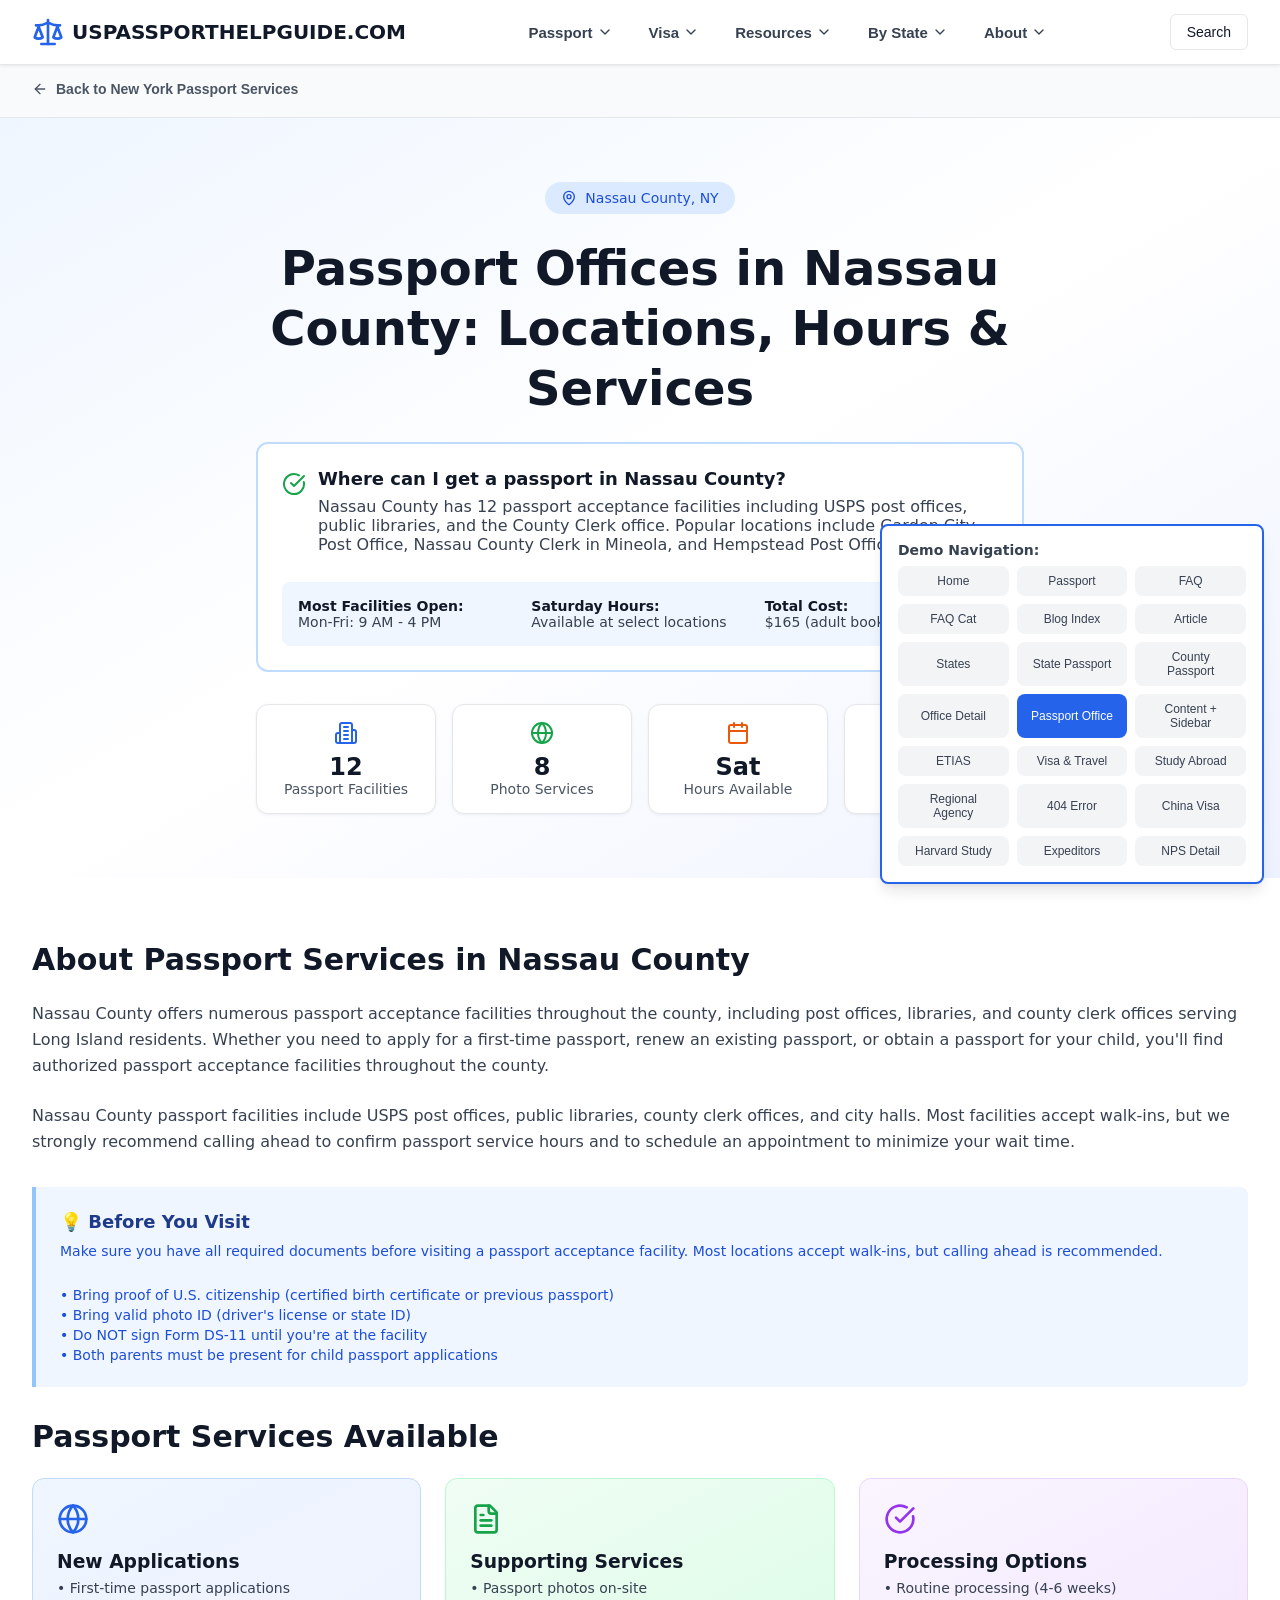
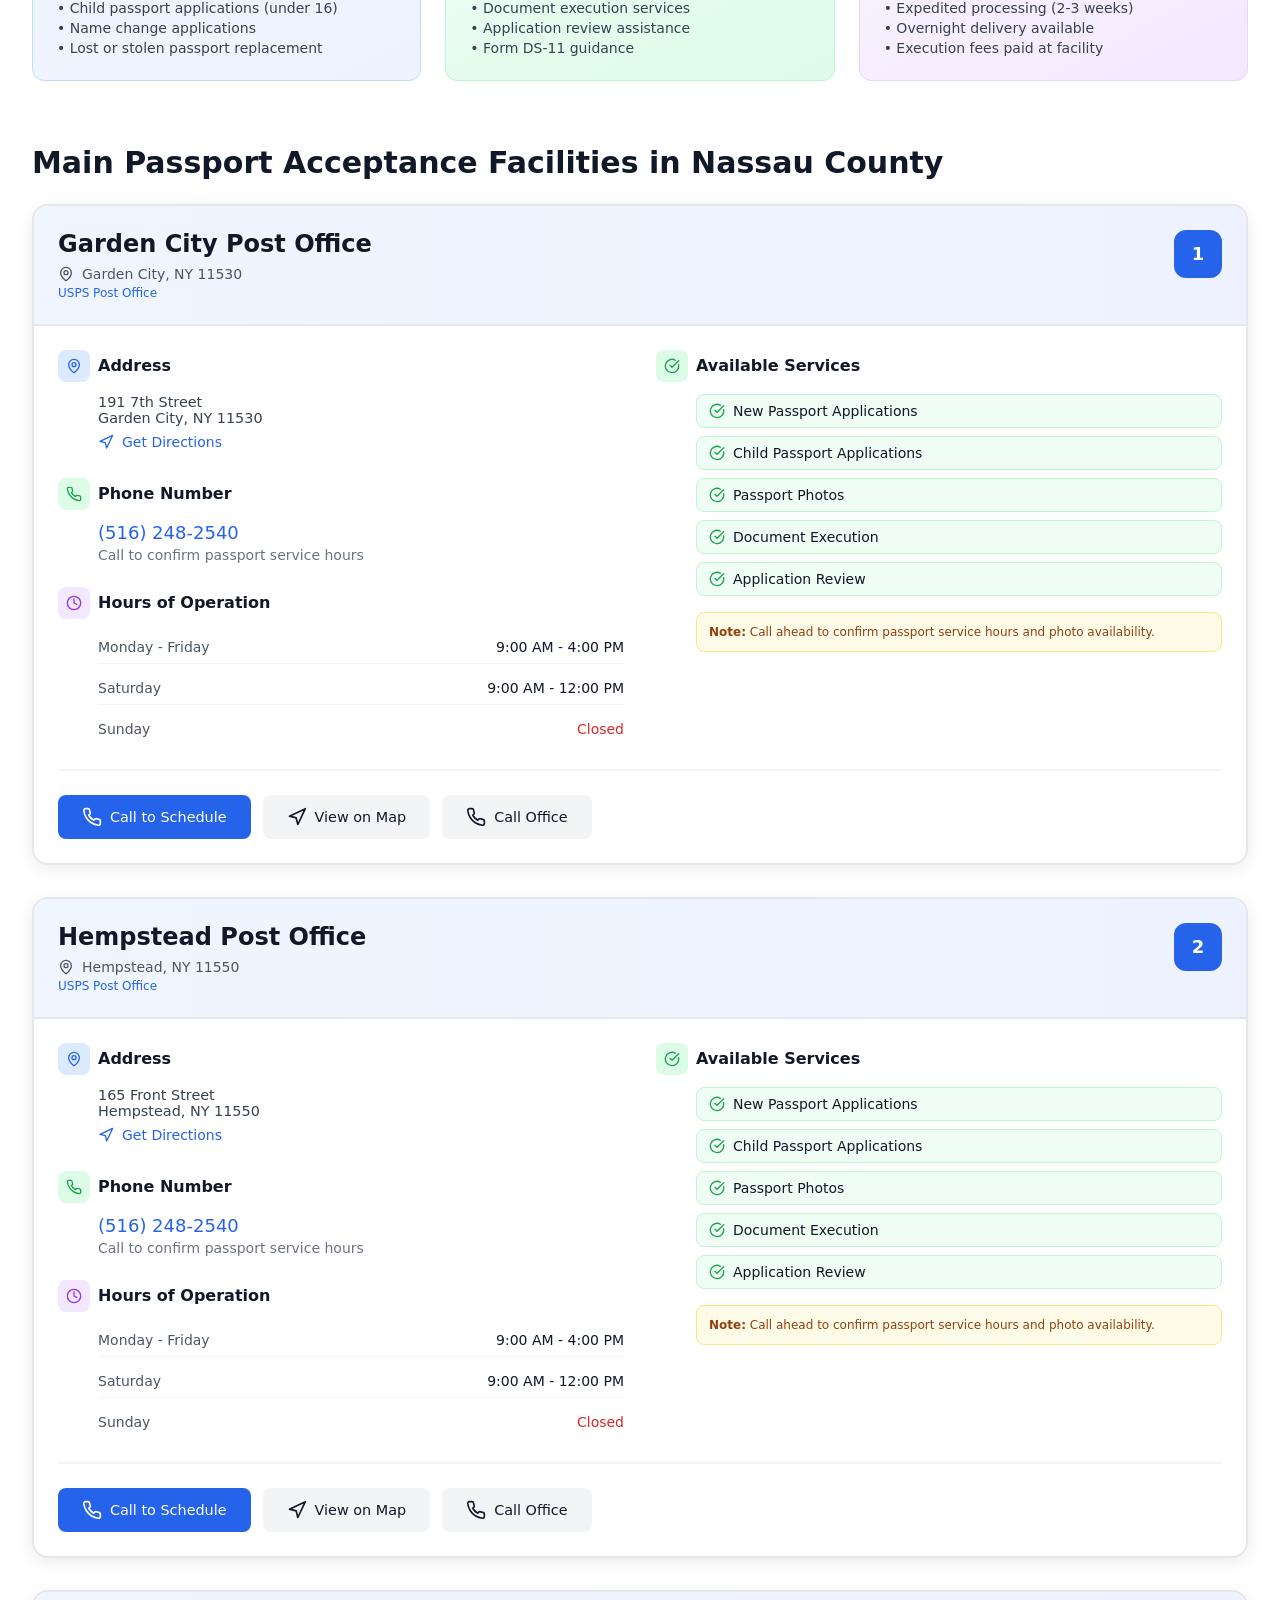
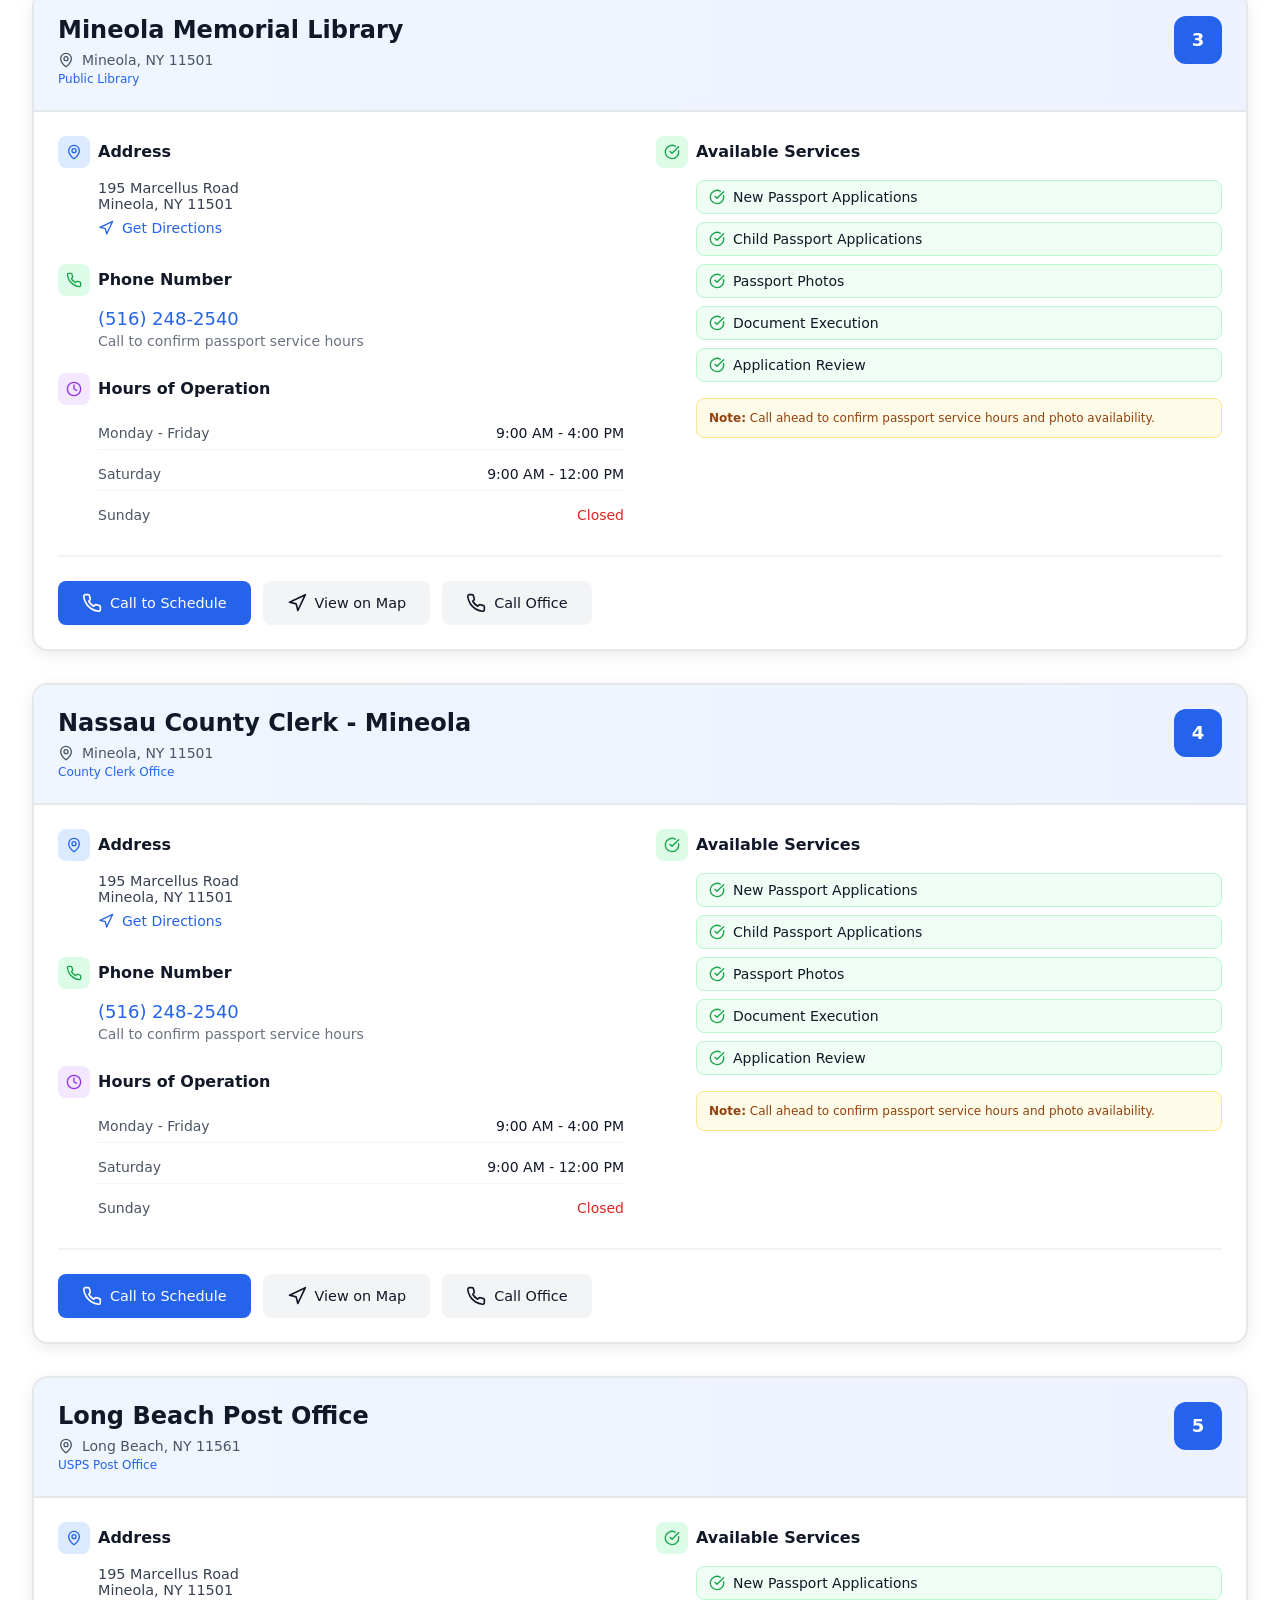
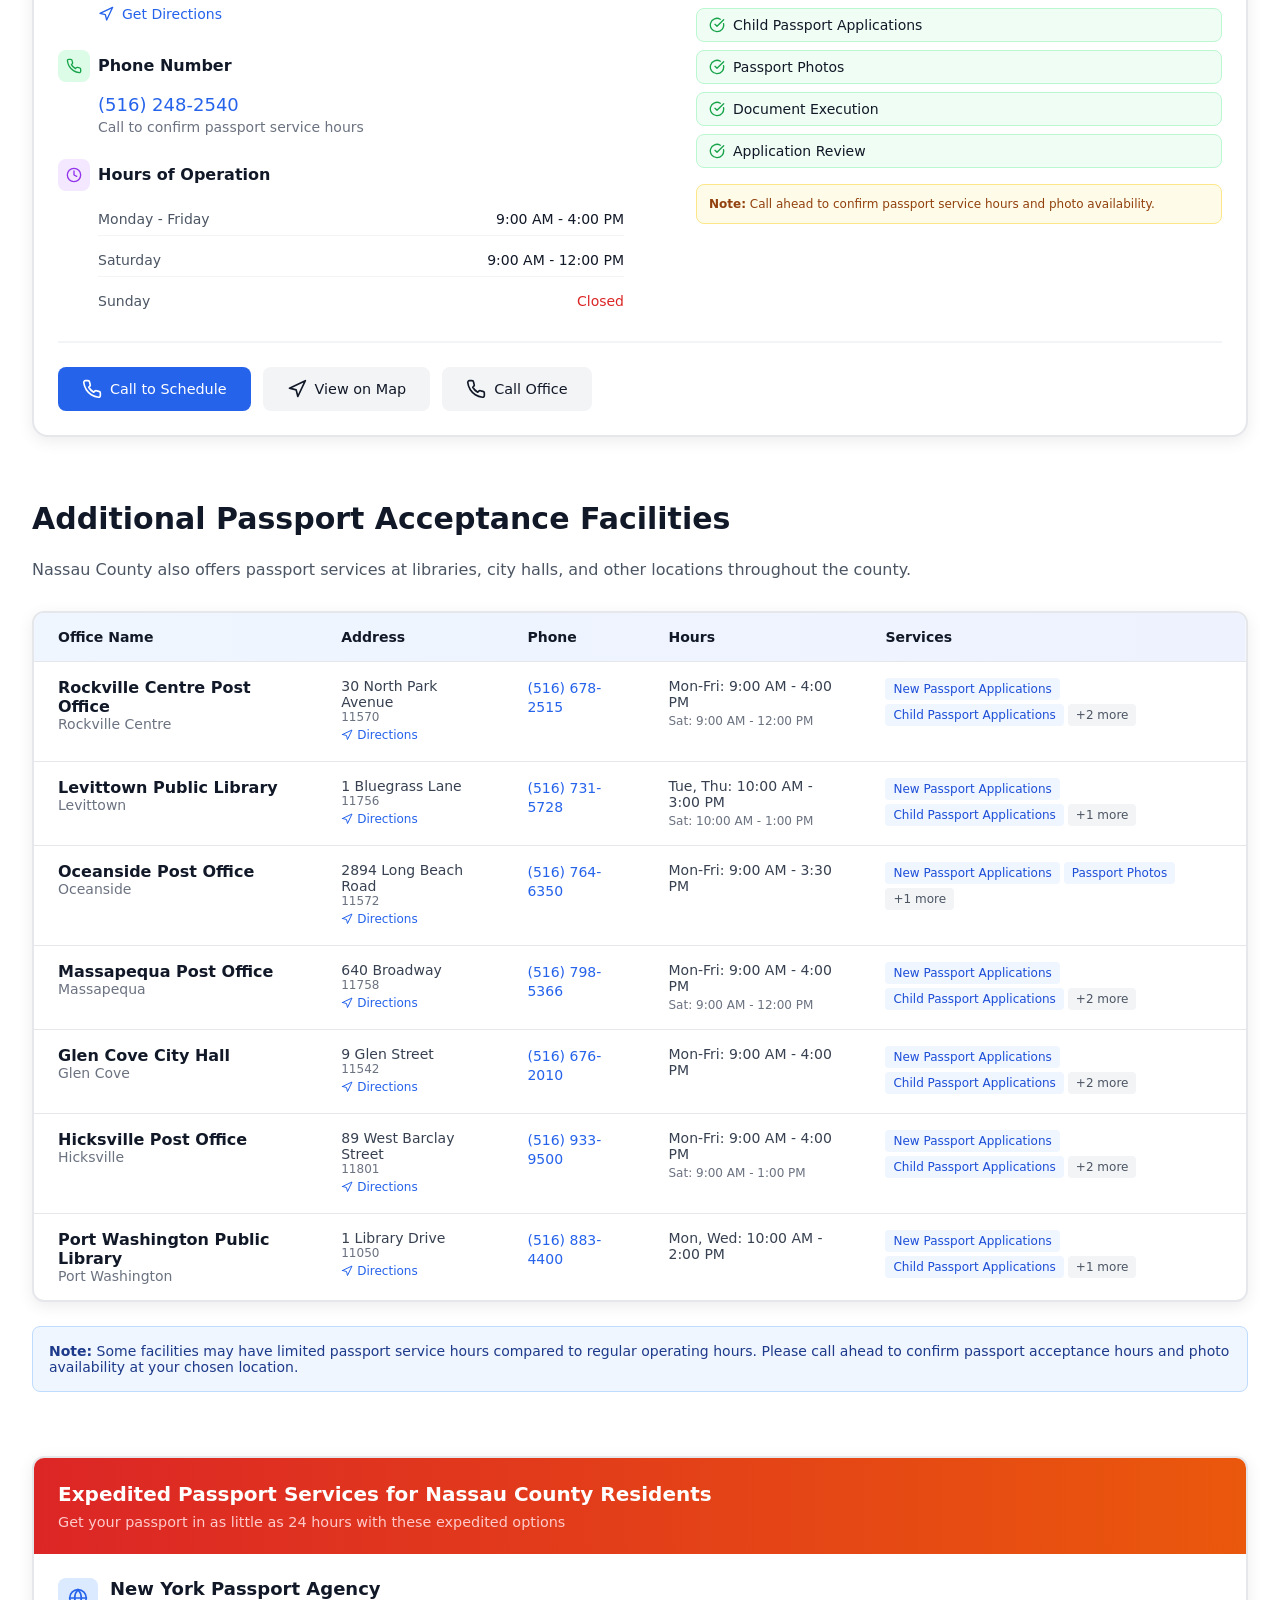
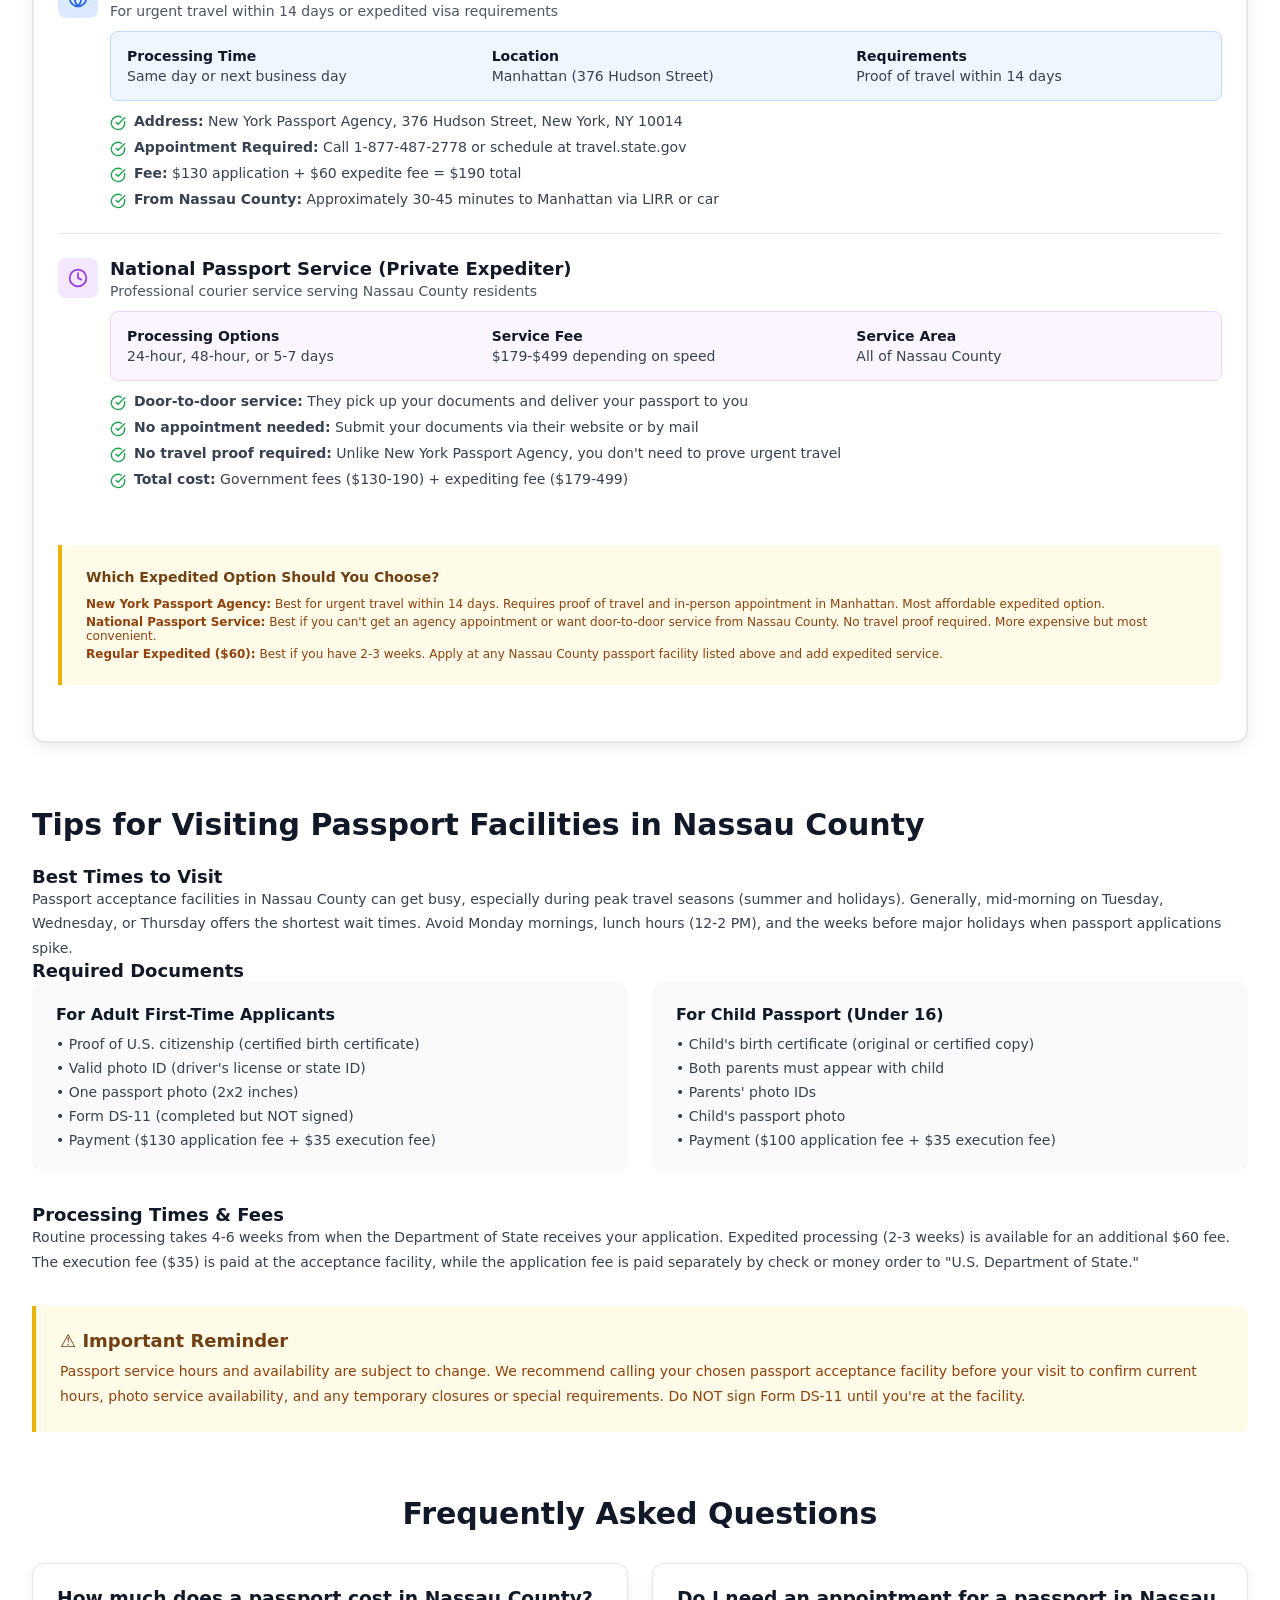
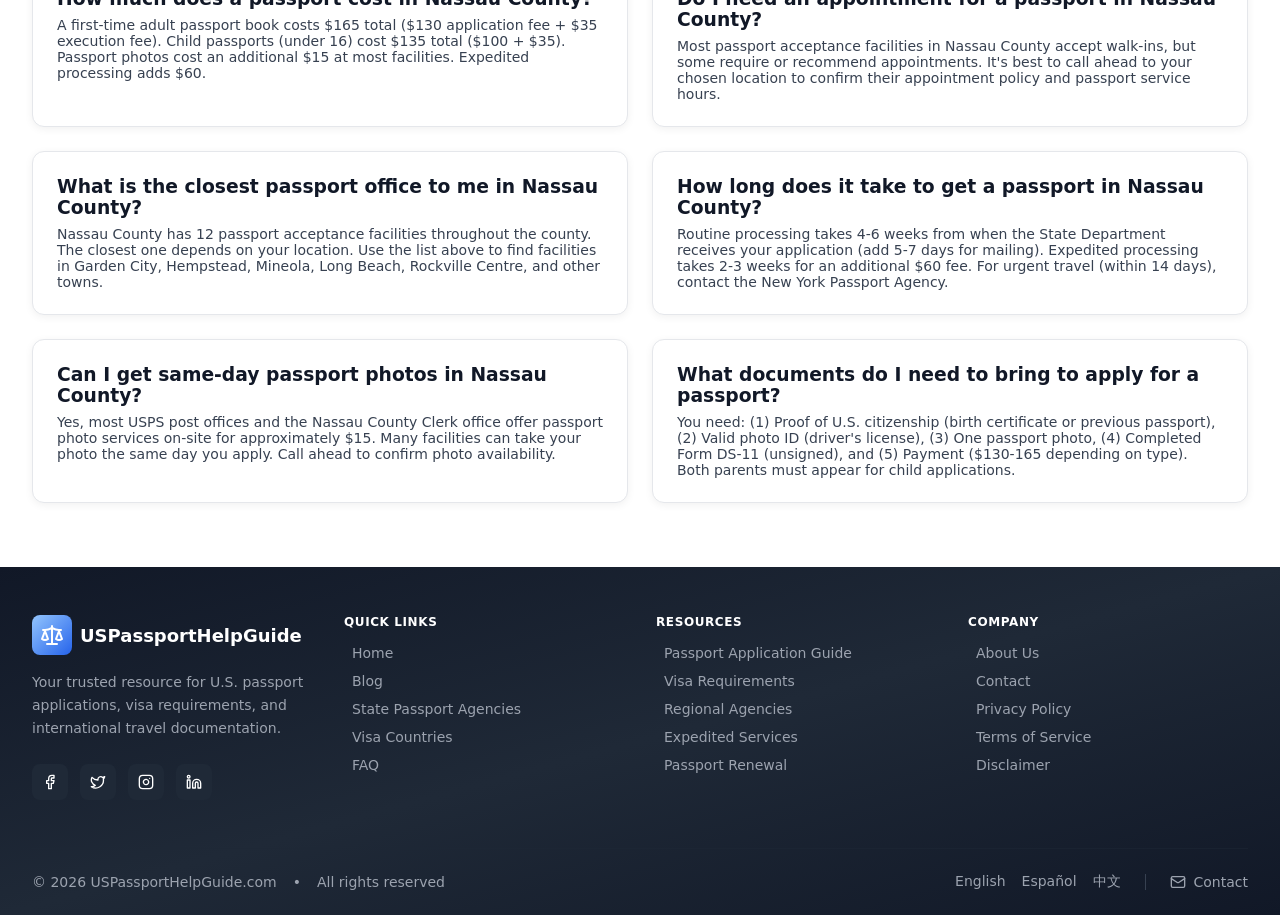
==== commit 7c9de3eb: "fix space issues and font size" ====
--- a/country-passport.html
+++ b/country-passport.html
@@ -4,8 +4,8 @@
     <meta charset="UTF-8" />
     <meta name="viewport" content="width=device-width, initial-scale=1.0" />
     <title>Country Passport Info</title>
-    <link rel="stylesheet" href="style.css" />
-    <link rel="stylesheet" href="breakpoints.css" />
+    <link rel="stylesheet" href="css/style.css" />
+    <link rel="stylesheet" href="css/breakpoints.css" />
   </head>
   <body>
     <header class="header">
@@ -153,6 +153,27 @@
         </div>
       </nav>
     </header>
+
+    <!-- ! Back Bar -->
+    <div class="back-bar">
+      <div class="back-bar__container">
+        <button class="back-btn">
+          <svg
+            xmlns="http://www.w3.org/2000/svg"
+            viewBox="0 0 24 24"
+            fill="none"
+            stroke="currentColor"
+            stroke-width="2"
+            stroke-linecap="round"
+            stroke-linejoin="round"
+          >
+            <path d="m12 19-7-7 7-7"></path>
+            <path d="M19 12H5"></path>
+          </svg>
+          Back to New York Passport Services
+        </button>
+      </div>
+    </div>
 
     <!-- ! Hero -->
     <div class="passport-hero">
--- a/css/style.css
+++ b/css/style.css
@@ -0,0 +1,3003 @@
+/* ============================================================
+   TABLE OF CONTENTS
+   1.  CSS Custom Properties (Design Tokens)
+   2.  Reset & Base
+   3.  Layout Utilities
+   4.  Typography
+   5.  Buttons
+   6.  Badges & Tags
+   7.  Alerts & Callouts
+   8.  Cards (Base)
+   9.  Icon Boxes
+   10. Header & Navbar
+   11. Hero Section
+   12. Services Bar
+   13. Main Content Layout
+   14. Sidebar
+   15. Info Rows & Hours
+   16. Fee Tables
+   17. Document Cards
+   18. Processing Times
+   19. FAQ
+   20. Facility Cards
+   21. Facilities Table
+   22. Expedited Section
+   23. Office Cards
+   24. Tips Section
+   25. Footer
+   26. Demo Nav (Dev Only)
+   ============================================================ */
+
+/* ============================================================
+   1. CSS CUSTOM PROPERTIES (Design Tokens)
+   ============================================================ */
+
+:root,
+:host {
+  /* Fonts */
+  --font-sans:
+    ui-sans-serif, system-ui, sans-serif, 'Apple Color Emoji', 'Segoe UI Emoji',
+    'Segoe UI Symbol', 'Noto Color Emoji';
+  --font-mono:
+    ui-monospace, SFMono-Regular, Menlo, Monaco, Consolas, 'Liberation Mono',
+    'Courier New', monospace;
+
+  /* ── Raw Color Palette ─────────────────────────────────── */
+
+  --color-red-50: oklch(97.1% 0.013 17.38);
+  --color-red-100: oklch(93.6% 0.032 17.717);
+  --color-red-200: oklch(88.5% 0.062 18.334);
+  --color-red-300: oklch(80.8% 0.114 19.571);
+  --color-red-500: oklch(63.7% 0.237 25.331);
+  --color-red-600: oklch(57.7% 0.245 27.325);
+  --color-red-700: oklch(50.5% 0.213 27.518);
+  --color-red-900: oklch(39.6% 0.141 25.723);
+
+  --color-orange-50: oklch(98% 0.016 73.684);
+  --color-orange-100: oklch(95.4% 0.038 75.164);
+  --color-orange-200: oklch(90.1% 0.076 70.697);
+  --color-orange-400: oklch(75% 0.183 55.934);
+  --color-orange-500: oklch(70.5% 0.213 47.604);
+  --color-orange-600: oklch(64.6% 0.222 41.116);
+  --color-orange-700: oklch(55.3% 0.195 38.402);
+  --color-orange-900: oklch(40.8% 0.123 38.172);
+
+  --color-yellow-50: oklch(98.7% 0.026 102.212);
+  --color-yellow-200: oklch(94.5% 0.129 101.54);
+  --color-yellow-300: oklch(90.5% 0.182 98.111);
+  --color-yellow-400: oklch(85.2% 0.199 91.936);
+  --color-yellow-500: oklch(79.5% 0.184 86.047);
+  --color-yellow-600: oklch(68.1% 0.162 75.834);
+  --color-yellow-700: oklch(55.4% 0.135 66.442);
+  --color-yellow-800: oklch(47.6% 0.114 61.907);
+  --color-yellow-900: oklch(42.1% 0.095 57.708);
+
+  --color-green-50: oklch(98.2% 0.018 155.826);
+  --color-green-100: oklch(96.2% 0.044 156.743);
+  --color-green-200: oklch(92.5% 0.084 155.995);
+  --color-green-300: oklch(87.1% 0.15 154.449);
+  --color-green-400: oklch(79.2% 0.209 151.711);
+  --color-green-500: oklch(72.3% 0.219 149.579);
+  --color-green-600: oklch(62.7% 0.194 149.214);
+  --color-green-700: oklch(52.7% 0.154 150.069);
+
+  --color-emerald-50: oklch(97.9% 0.021 166.113);
+  --color-teal-500: oklch(70.4% 0.14 182.503);
+  --color-cyan-500: oklch(71.5% 0.143 215.221);
+
+  --color-blue-50: oklch(97% 0.014 254.604);
+  --color-blue-100: oklch(93.2% 0.032 255.585);
+  --color-blue-200: oklch(88.2% 0.059 254.128);
+  --color-blue-300: oklch(80.9% 0.105 251.813);
+  --color-blue-400: oklch(70.7% 0.165 254.624);
+  --color-blue-500: oklch(62.3% 0.214 259.815);
+  --color-blue-600: oklch(54.6% 0.245 262.881);
+  --color-blue-700: oklch(48.8% 0.243 264.376);
+  --color-blue-800: oklch(42.4% 0.199 265.638);
+  --color-blue-900: oklch(37.9% 0.146 265.522);
+
+  --color-indigo-50: oklch(96.2% 0.018 272.314);
+  --color-indigo-500: oklch(58.5% 0.233 277.117);
+  --color-indigo-600: oklch(51.1% 0.262 276.966);
+  --color-indigo-700: oklch(45.7% 0.24 277.023);
+  --color-indigo-900: oklch(35.9% 0.144 278.697);
+
+  --color-purple-50: oklch(97.7% 0.014 308.299);
+  --color-purple-100: oklch(94.6% 0.033 307.174);
+  --color-purple-200: oklch(90.2% 0.063 306.703);
+  --color-purple-300: oklch(82.7% 0.119 306.383);
+  --color-purple-400: oklch(71.4% 0.203 305.504);
+  --color-purple-500: oklch(62.7% 0.265 303.9);
+  --color-purple-600: oklch(55.8% 0.288 302.321);
+  --color-purple-700: oklch(49.6% 0.265 301.924);
+  --color-purple-900: oklch(38.1% 0.176 304.987);
+
+  --color-pink-50: oklch(97.1% 0.014 343.198);
+
+  --color-gray-50: oklch(98.5% 0.002 247.839);
+  --color-gray-100: oklch(96.7% 0.003 264.542);
+  --color-gray-200: oklch(92.8% 0.006 264.531);
+  --color-gray-300: oklch(87.2% 0.01 258.338);
+  --color-gray-400: oklch(70.7% 0.022 261.325);
+  --color-gray-500: oklch(55.1% 0.027 264.364);
+  --color-gray-600: oklch(44.6% 0.03 256.802);
+  --color-gray-700: oklch(37.3% 0.034 259.733);
+  --color-gray-800: oklch(27.8% 0.033 256.848);
+  --color-gray-900: oklch(21% 0.034 264.665);
+
+  --color-black: #000;
+  --color-white: #fff;
+
+  /* Brand / Primary (Blue) */
+  --clr-primary: #2563eb; /* blue-600 equivalent */
+  --clr-primary-hover: #1d4ed8; /* blue-700 */
+  --clr-primary-dark: #1e3a8a; /* blue-900 prose */
+  --clr-primary-bg: #eff6ff; /* blue-50 */
+  --clr-primary-bg-mid: #dbeafe; /* blue-100 */
+  --clr-primary-border: #bfdbfe; /* blue-200 */
+  --clr-primary-muted: #93c5fd; /* blue-300 */
+
+  /* Secondary / Accent (Indigo) */
+  --clr-secondary: #4f46e5; /* indigo-600 */
+  --clr-secondary-bg: #eef2ff; /* indigo-50 */
+
+  /* Success (Green) */
+  --clr-success: #16a34a; /* green-600 */
+  --clr-success-hover: #15803d; /* green-700 */
+  --clr-success-bg: #f0fdf4; /* green-50 */
+  --clr-success-bg-mid: #dcfce7; /* green-100 */
+  --clr-success-border: #bbf7d0; /* green-200 */
+
+  /* Warning (Yellow) */
+  --clr-warning: #ca8a04; /* yellow-600 */
+  --clr-warning-dark: #713f12; /* yellow-900 */
+  --clr-warning-muted: #92400e; /* amber-800 */
+  --clr-warning-bg: #fefce8; /* yellow-50 */
+  --clr-warning-border: #fde047; /* yellow-300 */
+  --clr-warning-border-l: #eab308; /* yellow-500 – left-border accent */
+  --clr-warning-tag-bg: #fde68a; /* yellow-200 */
+
+  /* Danger (Red) */
+  --clr-danger: #dc2626; /* red-600 */
+  --clr-danger-hover: #b91c1c; /* red-700 */
+  --clr-danger-bg: #fef2f2; /* red-50 */
+  --clr-danger-text: #fecaca; /* red-200 – on dark bg */
+
+  /* Accent (Orange) */
+  --clr-accent: #ea580c; /* orange-600 */
+  --clr-accent-hover: #c2410c; /* orange-700 */
+  --clr-accent-bg: #fff7ed; /* orange-50 */
+  --clr-accent-bg-mid: #ffedd5; /* orange-100 */
+  --clr-accent-border: #fed7aa; /* orange-200 */
+  --clr-accent-dark: #f97316; /* orange-500 */
+
+  /* Purple */
+  --clr-purple: #9333ea; /* purple-600 */
+  --clr-purple-dark: #7e22ce; /* purple-700 */
+  --clr-purple-bg: #faf5ff; /* purple-50 */
+  --clr-purple-bg-mid: #f3e8ff; /* purple-100 */
+  --clr-purple-border: #e9d5ff; /* purple-200 */
+
+  /* Neutral / Text */
+  --clr-text-base: #111827; /* gray-900 – headings, strong */
+  --clr-text-body: #374151; /* gray-700 – body prose */
+  --clr-text-muted: #4b5563; /* gray-600 */
+  --clr-text-subtle: #6b7280; /* gray-500 */
+  --clr-text-placeholder: #9ca3af; /* gray-400 – footer desc etc. */
+
+  /* Surface / Background */
+  --clr-surface: #ffffff;
+  --clr-surface-subtle: #f9fafb; /* gray-50 */
+  --clr-surface-muted: #f3f4f6; /* gray-100 */
+  --clr-surface-hover: #e5e7eb; /* gray-200 */
+
+  /* Border */
+  --clr-border: #e5e7eb; /* gray-200 */
+  --clr-border-light: #f3f4f6; /* gray-100 */
+
+  /* Dark Surface (footer, dark cards) */
+  --clr-dark-bg: #111827; /* gray-900 */
+  --clr-dark-surface: #1f2937; /* gray-800 */
+  --clr-dark-surface-2: #374151; /* gray-700 */
+
+  /* ── Gradient Shortcuts ────────────────────────────────── */
+
+  --grad-primary: linear-gradient(
+    to right,
+    var(--clr-primary),
+    var(--clr-secondary)
+  );
+  --grad-hero-page: linear-gradient(
+    135deg,
+    var(--clr-primary-bg) 0%,
+    var(--clr-surface) 50%,
+    var(--clr-secondary-bg) 100%
+  );
+  --grad-danger: linear-gradient(
+    to right,
+    var(--clr-danger),
+    var(--clr-accent)
+  );
+  --grad-dark: linear-gradient(
+    to bottom right,
+    var(--clr-dark-bg),
+    var(--clr-dark-surface),
+    var(--clr-dark-bg)
+  );
+  --grad-hero-card: linear-gradient(
+    to right,
+    var(--clr-primary-bg),
+    var(--clr-secondary-bg)
+  );
+
+  /* ── Spacing ───────────────────────────────────────────── */
+  --spacing: 0.25rem;
+
+  /* Container widths */
+  --container-sm: 24rem;
+  --container-lg: 32rem;
+  --container-2xl: 42rem;
+  --container-3xl: 48rem;
+  --container-4xl: 56rem;
+  --container-5xl: 64rem;
+  --container-7xl: 80rem;
+
+  /* ── Typography Scale ──────────────────────────────────── */
+  --text-xs: 0.75rem;
+  --text-xs--line-height: calc(1 / 0.75);
+  --text-sm: 0.875rem;
+  --text-sm--line-height: calc(1.25 / 0.875);
+  --text-base: 1rem;
+  --text-base--line-height: 1.5;
+  --text-lg: 1.125rem;
+  --text-lg--line-height: calc(1.75 / 1.125);
+  --text-xl: 1.25rem;
+  --text-xl--line-height: calc(1.75 / 1.25);
+  --text-2xl: 1.5rem;
+  --text-2xl--line-height: calc(2 / 1.5);
+  --text-3xl: 1.875rem;
+  --text-3xl--line-height: 1.2;
+  --text-4xl: 2.25rem;
+  --text-4xl--line-height: calc(2.5 / 2.25);
+  --text-5xl: 3rem;
+  --text-5xl--line-height: 1;
+  --text-6xl: 3.75rem;
+  --text-6xl--line-height: 1;
+  --text-9xl: 8rem;
+  --text-9xl--line-height: 1;
+
+  --font-weight-normal: 400;
+  --font-weight-medium: 500;
+  --font-weight-semibold: 600;
+  --font-weight-bold: 700;
+  --font-weight-black: 900;
+
+  --tracking-tight: -0.025em;
+  --tracking-wider: 0.05em;
+  --tracking-widest: 0.1em;
+
+  --leading-tight: 1.25;
+  --leading-snug: 1.375;
+  --leading-relaxed: 1.625;
+
+  /* ── Misc ──────────────────────────────────────────────── */
+  --radius-xs: 0.125rem;
+  --radius-2xl: 1rem;
+
+  --ease-in-out: cubic-bezier(0.4, 0, 0.2, 1);
+  --animate-pulse: pulse 2s cubic-bezier(0.4, 0, 0.6, 1) infinite;
+  --blur-sm: 8px;
+  --blur-md: 12px;
+
+  --aspect-video: 16 / 9;
+
+  --default-transition-duration: 0.15s;
+  --default-transition-timing-function: cubic-bezier(0.4, 0, 0.2, 1);
+
+  --default-font-family: var(--font-sans);
+  --default-mono-font-family: var(--font-mono);
+
+  /* Legacy alias (used internally) */
+  --color-border: var(--clr-border);
+}
+
+/* ============================================================
+   2. RESET & BASE
+   ============================================================ */
+
+* {
+  margin: 0;
+  padding: 0;
+  box-sizing: border-box;
+}
+
+body {
+  font-family: var(--font-sans);
+  text-decoration: none;
+}
+
+/* ============================================================
+   3. LAYOUT UTILITIES
+   ============================================================ */
+
+.page-wrapper {
+  background: var(--grad-hero-page);
+  padding: 3rem 1rem;
+}
+
+.page-section {
+  max-width: var(--container-7xl);
+  margin: 0 auto;
+  padding: 4rem 1rem;
+}
+
+.divider {
+  border: none;
+  border-top: 1px solid var(--clr-border);
+}
+
+.mt-section {
+  margin-top: 4rem;
+}
+
+.dot {
+  width: 0.5rem;
+  height: 0.5rem;
+  background: var(--clr-primary);
+  border-radius: 9999px;
+  flex-shrink: 0;
+}
+
+/* ============================================================
+   4. TYPOGRAPHY
+   ============================================================ */
+
+.section-title {
+  font-size: var(--text-3xl);
+  font-weight: var(--font-weight-bold);
+  color: var(--clr-text-base);
+  margin-bottom: 1.5rem;
+}
+
+.section-title-sm {
+  font-size: var(--text-3xl);
+  font-weight: var(--font-weight-bold);
+  color: var(--clr-text-base);
+  margin-bottom: 1rem;
+}
+
+.page-section-title {
+  font-size: var(--text-3xl);
+  font-weight: var(--font-weight-bold);
+  color: var(--clr-text-base);
+  margin-bottom: 1.5rem;
+}
+
+.page-section-title--centered {
+  text-align: center;
+}
+
+.page-title {
+  font-size: clamp(1.8rem, 4vw, 3rem);
+  font-weight: var(--font-weight-bold);
+  color: var(--clr-text-base);
+  margin: 0 0 1.5rem;
+  line-height: 1.2;
+  text-align: center;
+}
+
+.prose p {
+  color: var(--clr-text-body);
+  line-height: 1.75;
+  margin-bottom: 1rem;
+}
+
+.prose-section {
+  margin-bottom: 4rem;
+}
+
+.prose-section p {
+  color: var(--clr-text-body);
+  line-height: 1.625;
+  margin-bottom: 1.5rem;
+  font-size: var(--text-base);
+}
+
+/* ============================================================
+   5. BUTTONS
+   ============================================================ */
+
+.btn {
+  display: inline-flex;
+  align-items: center;
+  gap: 0.5rem;
+  padding: 0.75rem 1.5rem;
+  border-radius: 0.5rem;
+  font-weight: var(--font-weight-medium);
+  text-decoration: none;
+  transition: background-color var(--default-transition-duration);
+  font-size: 0.9rem;
+}
+
+.btn svg {
+  width: 1.25rem;
+  height: 1.25rem;
+}
+
+.btn--primary {
+  background: var(--clr-primary);
+  color: var(--clr-surface);
+}
+.btn--primary:hover {
+  background: var(--clr-primary-hover);
+}
+.btn--secondary {
+  background: var(--clr-surface-muted);
+  color: var(--clr-text-base);
+}
+.btn--secondary:hover {
+  background: var(--clr-surface-hover);
+}
+
+.btn-white {
+  width: 100%;
+  display: flex;
+  align-items: center;
+  gap: 0.75rem;
+  padding: 0.75rem 1rem;
+  background: var(--clr-surface);
+  color: var(--clr-primary);
+  border-radius: 0.5rem;
+  font-weight: var(--font-weight-medium);
+  transition: background 0.2s;
+  border: none;
+  cursor: pointer;
+  font-size: var(--text-base);
+}
+
+.btn-white:hover {
+  background: var(--clr-primary-bg);
+}
+.btn-white svg {
+  width: 1.25rem;
+  height: 1.25rem;
+  flex-shrink: 0;
+}
+
+.btn-ghost {
+  width: 100%;
+  display: flex;
+  align-items: center;
+  gap: 0.75rem;
+  padding: 0.75rem 1rem;
+  background: rgba(255, 255, 255, 0.1);
+  color: var(--clr-surface);
+  border-radius: 0.5rem;
+  font-weight: var(--font-weight-medium);
+  transition: background 0.2s;
+  border: none;
+  cursor: pointer;
+  font-size: var(--text-base);
+}
+
+.btn-ghost:hover {
+  background: rgba(255, 255, 255, 0.2);
+}
+.btn-ghost svg {
+  width: 1.25rem;
+  height: 1.25rem;
+  flex-shrink: 0;
+}
+
+.btn-orange {
+  width: 100%;
+  display: flex;
+  align-items: center;
+  gap: 0.75rem;
+  padding: 0.75rem 1rem;
+  background: var(--clr-accent-dark);
+  color: var(--clr-surface);
+  border-radius: 0.5rem;
+  font-weight: var(--font-weight-medium);
+  transition: background 0.2s;
+  border: none;
+  cursor: pointer;
+  font-size: var(--text-base);
+}
+
+.btn-orange:hover {
+  background: var(--clr-accent);
+}
+.btn-orange svg {
+  width: 1.25rem;
+  height: 1.25rem;
+  flex-shrink: 0;
+}
+
+.btn-purple {
+  width: 100%;
+  display: flex;
+  align-items: center;
+  justify-content: center;
+  gap: 0.75rem;
+  padding: 1rem 1.5rem;
+  background: linear-gradient(
+    to right,
+    var(--clr-purple),
+    var(--clr-secondary)
+  );
+  color: var(--clr-surface);
+  border-radius: 0.5rem;
+  font-weight: var(--font-weight-bold);
+  font-size: var(--text-lg);
+  cursor: pointer;
+  border: none;
+  transition: opacity 0.2s;
+}
+
+.btn-purple:hover {
+  opacity: 0.9;
+}
+.btn-purple svg {
+  width: 1.5rem;
+  height: 1.5rem;
+}
+
+.btn-view-all {
+  display: inline-flex;
+  align-items: center;
+  gap: 0.5rem;
+  padding: 0.75rem 1.5rem;
+  background: var(--clr-primary);
+  color: var(--clr-surface);
+  border-radius: 0.75rem;
+  font-weight: var(--font-weight-semibold);
+  transition: background 0.2s;
+  box-shadow: 0 4px 12px rgba(0, 0, 0, 0.1);
+}
+
+.btn-view-all:hover {
+  background: var(--clr-primary-hover);
+}
+.btn-view-all svg {
+  width: 1.25rem;
+  height: 1.25rem;
+}
+
+.search-btn {
+  height: 36px;
+  padding: 0 16px;
+  border: 1px solid var(--clr-border);
+  border-radius: 6px;
+  background: var(--clr-surface);
+  color: var(--clr-text-base);
+  font-size: var(--text-sm);
+  font-weight: var(--font-weight-medium);
+  cursor: pointer;
+  transition: all 0.3s ease;
+}
+
+.search-btn:hover {
+  background: var(--clr-surface-muted);
+}
+
+/* ============================================================
+   6. BADGES & TAGS
+   ============================================================ */
+
+.location-badge {
+  display: inline-flex;
+  align-items: center;
+  gap: 8px;
+  padding: 8px 16px;
+  background-color: var(--clr-primary-bg-mid);
+  color: var(--clr-primary-hover);
+  border-radius: 9999px;
+  font-size: var(--text-sm);
+  margin-bottom: 1.5rem;
+}
+
+.location-badge svg {
+  width: 16px;
+  height: 16px;
+  flex-shrink: 0;
+}
+
+.hero-badge {
+  display: inline-flex;
+  align-items: center;
+  gap: 0.5rem;
+  padding: 0.5rem 1rem;
+  background-color: var(--clr-primary-bg-mid);
+  color: var(--clr-primary-hover);
+  border-radius: 9999px;
+  font-size: var(--text-sm);
+  margin-bottom: 1.5rem;
+}
+
+.hero-badge svg {
+  width: 1rem;
+  height: 1rem;
+  flex-shrink: 0;
+}
+
+.badge-green {
+  padding: 0.25rem 0.75rem;
+  background: var(--clr-success-bg-mid);
+  color: var(--clr-success-hover);
+  border-radius: 9999px;
+  font-size: var(--text-xs);
+  font-weight: var(--font-weight-medium);
+  white-space: nowrap;
+}
+
+.service-tags {
+  display: flex;
+  flex-wrap: wrap;
+  gap: 0.25rem;
+}
+
+.tag {
+  padding: 0.25rem 0.5rem;
+  border-radius: 0.25rem;
+  font-size: var(--text-xs);
+  font-weight: var(--font-weight-medium);
+}
+.tag--blue {
+  background: var(--clr-primary-bg);
+  color: var(--clr-primary-hover);
+}
+.tag--gray {
+  background: var(--clr-surface-muted);
+  color: var(--clr-text-muted);
+}
+
+.icon-badge {
+  width: 2rem;
+  height: 2rem;
+  border-radius: 0.5rem;
+  display: flex;
+  align-items: center;
+  justify-content: center;
+  flex-shrink: 0;
+}
+.icon-badge--blue {
+  background: var(--clr-primary-bg-mid);
+  color: var(--clr-primary);
+}
+.icon-badge--green {
+  background: var(--clr-success-bg-mid);
+  color: var(--clr-success);
+}
+.icon-badge--purple {
+  background: var(--clr-purple-bg-mid);
+  color: var(--clr-purple);
+}
+.icon-badge svg {
+  width: 1rem;
+  height: 1rem;
+}
+
+/* ============================================================
+   7. ALERTS & CALLOUTS
+   ============================================================ */
+
+.alert-blue {
+  background: var(--clr-primary-bg);
+  border: 1px solid var(--clr-primary-border);
+  border-radius: 0.5rem;
+  padding: 1rem;
+  display: flex;
+  gap: 0.5rem;
+  align-items: flex-start;
+}
+
+.alert-blue svg {
+  color: var(--clr-primary);
+  width: 1.25rem;
+  height: 1.25rem;
+  flex-shrink: 0;
+  margin-top: 0.125rem;
+}
+.alert-blue-text {
+  font-size: var(--text-sm);
+  color: var(--clr-primary-dark);
+}
+
+.alert-yellow {
+  background: var(--clr-warning-bg);
+  border-left: 4px solid var(--clr-warning-border-l);
+  border-radius: 0 0.5rem 0.5rem 0;
+  padding: 1.5rem;
+}
+
+.alert-yellow h4 {
+  font-weight: var(--font-weight-bold);
+  color: var(--clr-warning-dark);
+  margin-bottom: 0.5rem;
+}
+.alert-yellow p {
+  font-size: var(--text-sm);
+  color: var(--clr-warning-muted);
+}
+
+.alert-yellow-sm {
+  background: var(--clr-warning-bg);
+  border-left: 4px solid var(--clr-warning-border-l);
+  border-radius: 0 0.5rem 0.5rem 0;
+  padding: 1rem;
+}
+
+.alert-yellow-sm h5 {
+  font-weight: var(--font-weight-bold);
+  color: var(--clr-warning-dark);
+  font-size: var(--text-sm);
+  margin-bottom: 0.5rem;
+}
+.alert-yellow-sm ul {
+  list-style: none;
+  display: flex;
+  flex-direction: column;
+  gap: 0.25rem;
+}
+.alert-yellow-sm li {
+  font-size: var(--text-xs);
+  color: var(--clr-warning-muted);
+}
+
+.callout {
+  border-left: 4px solid;
+  padding: 1.5rem;
+  border-radius: 0 0.5rem 0.5rem 0;
+  margin: 2rem 0;
+}
+
+.callout--blue {
+  background: var(--clr-primary-bg);
+  border-color: var(--clr-primary-muted);
+}
+.callout--yellow {
+  background: var(--clr-warning-bg);
+  border-color: var(--clr-warning-border-l);
+}
+
+.callout__title {
+  font-size: var(--text-lg);
+  font-weight: var(--font-weight-semibold);
+  margin-bottom: 0.5rem;
+}
+.callout--blue .callout__title {
+  color: var(--clr-primary-dark);
+}
+.callout--yellow .callout__title {
+  color: var(--clr-warning-dark);
+  font-weight: var(--font-weight-bold);
+}
+
+.callout--blue .callout__body {
+  color: var(--clr-primary-hover);
+  font-size: var(--text-sm);
+}
+.callout--yellow .callout__body {
+  color: var(--clr-warning-muted);
+}
+
+.callout__list {
+  list-style: none;
+  padding: 0;
+  margin: 0.75rem 0 0;
+  display: flex;
+  flex-direction: column;
+  gap: 0.25rem;
+  font-size: var(--text-sm);
+}
+.callout--blue .callout__list {
+  color: var(--clr-primary-hover);
+}
+.callout--yellow .callout__list {
+  color: var(--clr-warning-muted);
+}
+
+/* ============================================================
+   8. CARDS (BASE)
+   ============================================================ */
+
+.card {
+  background: var(--clr-surface);
+  border-radius: var(--radius-2xl);
+  box-shadow: 0 4px 24px rgba(0, 0, 0, 0.08);
+  border: 2px solid var(--clr-border);
+  overflow: hidden;
+}
+
+.card-body {
+  padding: 1.5rem;
+}
+.card-body-spaced {
+  padding: 1.5rem;
+  display: flex;
+  flex-direction: column;
+  gap: 1.5rem;
+}
+
+.card-header-blue {
+  background: var(--grad-primary);
+  padding: 1.5rem;
+  color: var(--clr-surface);
+}
+
+.card-header-blue h2 {
+  font-size: var(--text-2xl);
+  font-weight: var(--font-weight-bold);
+  margin-bottom: 0.5rem;
+}
+.card-header-blue p {
+  color: var(--clr-primary-border);
+}
+
+.card-header-red {
+  background: var(--grad-danger);
+  padding: 1.5rem;
+  color: var(--clr-surface);
+}
+
+.card-header-red h3 {
+  font-size: var(--text-xl);
+  font-weight: var(--font-weight-bold);
+  margin-bottom: 0.5rem;
+}
+.card-header-red p {
+  color: var(--clr-danger-text);
+}
+
+.info-card {
+  background: var(--clr-surface);
+  border: 2px solid var(--clr-primary-border);
+  border-radius: 12px;
+  padding: 1.5rem;
+  margin-bottom: 1.5rem;
+  text-align: center;
+}
+
+.stat-card {
+  background: var(--clr-surface);
+  border-radius: 12px;
+  padding: 1rem;
+  border: 1px solid var(--clr-border);
+  box-shadow: 0 1px 3px rgba(0, 0, 0, 0.06);
+}
+
+.stat-card svg {
+  width: 24px;
+  height: 24px;
+  margin-bottom: 8px;
+}
+.stat-card .stat-label {
+  font-size: 13px;
+  color: var(--clr-text-subtle);
+  display: block;
+}
+.stat-card .stat-value {
+  font-weight: var(--font-weight-bold);
+  color: var(--clr-text-base);
+  font-size: var(--text-sm);
+}
+
+/* ============================================================
+   9. ICON BOXES
+   ============================================================ */
+
+.icon-box {
+  width: 2.5rem;
+  height: 2.5rem;
+  border-radius: 0.5rem;
+  display: flex;
+  align-items: center;
+  justify-content: center;
+  flex-shrink: 0;
+}
+
+.icon-box svg {
+  width: 1.25rem;
+  height: 1.25rem;
+}
+
+.icon-box-blue {
+  background: var(--clr-primary-bg-mid);
+}
+.icon-box-green {
+  background: var(--clr-success-bg-mid);
+}
+.icon-box-orange {
+  background: var(--clr-accent-bg-mid);
+}
+.icon-box-purple {
+  background: var(--clr-purple-bg-mid);
+}
+
+.icon-blue {
+  color: var(--clr-primary);
+}
+.icon-green {
+  color: var(--clr-success);
+}
+.icon-orange {
+  color: var(--clr-accent);
+}
+.icon-purple {
+  color: var(--clr-purple);
+}
+
+/* ============================================================
+   10. HEADER & NAVBAR
+   ============================================================ */
+
+.header {
+  position: sticky;
+  top: 0;
+  z-index: 50;
+  background: rgba(255, 255, 255, 0.95);
+  backdrop-filter: blur(var(--blur-md));
+  border-bottom: 1px solid var(--clr-border);
+  box-shadow: 0 1px 3px rgba(0, 0, 0, 0.08);
+}
+
+.navbar {
+  width: 100%;
+  padding: 0 16px;
+}
+
+.navbar-container {
+  max-width: 1600px;
+  height: 64px;
+  margin: 0 auto;
+  display: flex;
+  align-items: center;
+  justify-content: space-between;
+}
+
+.logo {
+  display: flex;
+  align-items: center;
+  gap: 8px;
+  flex-shrink: 0;
+}
+.logo-icon {
+  width: 32px;
+  height: 32px;
+  color: var(--clr-primary);
+}
+.logo-text {
+  font-size: 20px;
+  font-weight: var(--font-weight-semibold);
+  color: var(--clr-text-base);
+}
+
+.nav-menu {
+  display: flex;
+  align-items: center;
+  justify-content: center;
+  gap: 4px;
+  flex: 1;
+}
+
+.nav-item {
+  position: relative;
+}
+
+.nav-item .nav-sub-item {
+  position: absolute;
+  top: 100%;
+  left: 0;
+  background: var(--clr-surface);
+  border: 1px solid var(--clr-border);
+  border-radius: 8px;
+  padding: 8px 0;
+  display: none;
+  flex-direction: column;
+  gap: 4px;
+  box-shadow:
+    0 20px 25px -5px rgb(0 0 0 / 0.1),
+    0 8px 10px -6px rgb(0 0 0 / 0.1);
+}
+
+.nav-item .nav-sub-item button {
+  border: 0;
+  background: none;
+  padding: 12px;
+  border-top: 1px solid var(--clr-border);
+  text-align: start;
+  color: var(--clr-primary);
+  font-weight: var(--font-weight-semibold);
+}
+
+.nav-item .nav-sub-item button:hover {
+  padding: 12px 12px;
+  color: var(--color-blue-500);
+  background: var(--color-blue-50);
+  cursor: pointer;
+}
+
+.nav-item .nav-sub-item ul {
+  list-style: none;
+  padding: 0;
+  margin: 0;
+  width: 300px;
+}
+
+.nav-item .nav-sub-item ul li {
+  padding: 12px 12px;
+  font-size: var(--text-sm);
+}
+
+.nav-item .nav-sub-item ul li:hover {
+  padding: 12px 12px;
+  color: var(--color-blue-500);
+  background: var(--color-blue-50);
+  cursor: pointer;
+}
+
+.nav-item:hover .nav-sub-item {
+  display: flex;
+}
+
+.nav-link {
+  display: flex;
+  align-items: center;
+  gap: 4px;
+  padding: 8px 16px;
+  border: none;
+  border-radius: 8px;
+  background: transparent;
+  color: var(--clr-text-body);
+  font-size: 15px;
+  font-weight: var(--font-weight-semibold);
+  cursor: pointer;
+  transition: all 0.3s ease;
+}
+
+.nav-link:hover {
+  background: var(--clr-surface-subtle);
+  color: var(--clr-primary);
+}
+.nav-arrow {
+  width: 16px;
+  height: 16px;
+}
+
+.nav-actions {
+  display: flex;
+  align-items: center;
+  gap: 12px;
+  flex-shrink: 0;
+}
+
+.mobile-menu-btn {
+  display: none;
+  padding: 8px;
+  border: none;
+  border-radius: 8px;
+  background: transparent;
+  cursor: pointer;
+  transition: background 0.3s ease;
+}
+
+.mobile-menu-btn:hover {
+  background: var(--clr-surface-muted);
+}
+.menu-icon {
+  width: 24px;
+  height: 24px;
+  color: var(--clr-text-muted);
+}
+
+/* ============================================================
+   11. HERO SECTION
+   ============================================================ */
+
+.passport-hero {
+  background: linear-gradient(
+    to bottom right,
+    var(--clr-primary-bg),
+    var(--clr-surface),
+    var(--clr-secondary-bg)
+  );
+  padding: 4rem 1rem;
+}
+
+.passport-hero__container {
+  max-width: var(--container-7xl);
+  margin: 0 auto;
+}
+
+.passport-hero__inner {
+  max-width: var(--container-4xl);
+  margin: 0 auto;
+  text-align: center;
+}
+
+.passport-hero__title {
+  font-size: var(--text-4xl);
+  font-weight: var(--font-weight-bold);
+  color: var(--clr-text-base);
+  margin-bottom: 1.5rem;
+  line-height: 1.25;
+}
+
+.hero-infobox {
+  background: var(--clr-surface);
+  border: 2px solid var(--clr-primary-border);
+  border-radius: 0.75rem;
+  padding: 1.5rem;
+  margin: 0 auto 2rem;
+  text-align: left;
+  max-width: var(--container-3xl);
+}
+
+.hero-infobox__header {
+  display: flex;
+  align-items: flex-start;
+  gap: 0.75rem;
+  margin-bottom: 1rem;
+}
+.hero-infobox__icon {
+  width: 1.5rem;
+  height: 1.5rem;
+  color: var(--clr-success);
+  flex-shrink: 0;
+  margin-top: 0.25rem;
+}
+.hero-infobox__question {
+  font-size: var(--text-lg);
+  font-weight: var(--font-weight-bold);
+  color: var(--clr-text-base);
+  margin-bottom: 0.5rem;
+}
+.hero-infobox__answer {
+  color: var(--clr-text-body);
+  margin-bottom: 0.75rem;
+}
+
+.hero-infobox__grid {
+  background-color: var(--clr-primary-bg);
+  border-radius: 0.5rem;
+  padding: 1rem;
+  display: grid;
+  gap: 1rem;
+  font-size: var(--text-sm);
+}
+
+.hero-infobox__stat-label {
+  font-weight: var(--font-weight-semibold);
+  color: var(--clr-text-base);
+  display: block;
+}
+.hero-infobox__stat-value {
+  color: var(--clr-text-body);
+}
+
+.hero-stats {
+  display: grid;
+  grid-template-columns: repeat(2, 1fr);
+  gap: 1rem;
+  max-width: var(--container-3xl);
+  margin: 0 auto;
+}
+
+.hero-stat-card {
+  background: var(--clr-surface);
+  border-radius: 0.75rem;
+  padding: 1rem;
+  box-shadow: 0 1px 3px rgba(0, 0, 0, 0.06);
+  border: 1px solid var(--clr-border);
+}
+
+.hero-stat-card__icon {
+  width: 1.5rem;
+  height: 1.5rem;
+  margin: 0 auto 0.5rem;
+  display: block;
+}
+.hero-stat-card__icon--blue {
+  color: var(--clr-primary);
+}
+.hero-stat-card__icon--green {
+  color: var(--clr-success);
+}
+.hero-stat-card__icon--orange {
+  color: var(--clr-accent);
+}
+.hero-stat-card__value {
+  font-size: var(--text-2xl);
+  font-weight: var(--font-weight-bold);
+  color: var(--clr-text-base);
+}
+.hero-stat-card__label {
+  font-size: var(--text-sm);
+  color: var(--clr-text-muted);
+}
+
+/* ============================================================
+   12. SERVICES BAR
+   ============================================================ */
+
+.services-bar {
+  background-color: var(--clr-surface);
+  border-bottom: 1px solid var(--clr-border);
+}
+
+.services-container {
+  max-width: 1280px;
+  margin: 0 auto;
+  padding: 2rem 1rem;
+}
+
+.services-grid {
+  display: grid;
+  grid-template-columns: repeat(auto-fit, minmax(220px, 1fr));
+  gap: 1.5rem;
+}
+
+.service-card {
+  border-radius: 12px;
+  padding: 1.5rem;
+  border-width: 2px;
+  border-style: solid;
+}
+
+.service-card--blue {
+  background: linear-gradient(
+    135deg,
+    var(--clr-primary-bg),
+    var(--clr-primary-bg-mid)
+  );
+  border-color: var(--clr-primary-border);
+}
+.service-card--green {
+  background: linear-gradient(
+    135deg,
+    var(--clr-success-bg),
+    var(--clr-success-bg-mid)
+  );
+  border-color: var(--clr-success-border);
+}
+.service-card--purple {
+  background: linear-gradient(
+    135deg,
+    var(--clr-purple-bg),
+    var(--clr-purple-bg-mid)
+  );
+  border-color: var(--clr-purple-border);
+}
+.service-card--orange {
+  background: linear-gradient(
+    135deg,
+    var(--clr-accent-bg),
+    var(--clr-accent-bg-mid)
+  );
+  border-color: var(--clr-accent-border);
+}
+
+.card-header {
+  display: flex;
+  align-items: center;
+  gap: 12px;
+  margin-bottom: 12px;
+}
+
+.card-icon {
+  width: 48px;
+  height: 48px;
+  border-radius: 50%;
+  display: flex;
+  align-items: center;
+  justify-content: center;
+  flex-shrink: 0;
+}
+
+.card-icon--blue {
+  background-color: var(--clr-primary);
+}
+.card-icon--green {
+  background-color: var(--clr-success);
+}
+.card-icon--purple {
+  background-color: var(--clr-purple);
+}
+.card-icon--orange {
+  background-color: var(--clr-accent);
+}
+
+.card-icon svg {
+  width: 24px;
+  height: 24px;
+  stroke: var(--clr-surface);
+}
+
+.card-title {
+  font-size: 15px;
+  font-weight: var(--font-weight-bold);
+  color: var(--clr-text-base);
+  margin-bottom: 2px;
+}
+.card-subtitle {
+  font-size: 13px;
+  font-weight: var(--font-weight-semibold);
+}
+.card-subtitle--blue {
+  color: var(--clr-primary-hover);
+}
+.card-subtitle--green {
+  color: var(--clr-success-hover);
+}
+.card-subtitle--purple {
+  color: var(--clr-purple-dark);
+}
+.card-subtitle--orange {
+  color: var(--clr-accent-hover);
+}
+
+.card-desc {
+  font-size: 13px;
+  color: var(--clr-text-body);
+  line-height: 1.5;
+}
+
+.page-services-grid {
+  display: grid;
+  gap: 1.5rem;
+  margin-bottom: 2rem;
+}
+
+.page-service-card {
+  border-radius: 0.75rem;
+  padding: 1.5rem;
+  border: 1px solid;
+}
+.page-service-card--blue {
+  background: linear-gradient(
+    to bottom right,
+    var(--clr-primary-bg),
+    var(--clr-secondary-bg)
+  );
+  border-color: var(--clr-primary-border);
+}
+.page-service-card--green {
+  background: linear-gradient(
+    to bottom right,
+    var(--clr-success-bg),
+    var(--clr-success-bg-mid)
+  );
+  border-color: var(--clr-success-border);
+}
+.page-service-card--purple {
+  background: linear-gradient(
+    to bottom right,
+    var(--clr-purple-bg),
+    var(--clr-purple-bg-mid)
+  );
+  border-color: var(--clr-purple-border);
+}
+
+.page-service-card svg {
+  width: 2rem;
+  height: 2rem;
+  margin-bottom: 0.75rem;
+}
+.page-service-card--blue svg {
+  color: var(--clr-primary);
+}
+.page-service-card--green svg {
+  color: var(--clr-success);
+}
+.page-service-card--purple svg {
+  color: var(--clr-purple);
+}
+
+.page-service-card__title {
+  font-weight: var(--font-weight-semibold);
+  color: var(--clr-text-base);
+  margin-bottom: 0.5rem;
+}
+.page-service-card__list {
+  list-style: none;
+  padding: 0;
+  margin: 0;
+  font-size: var(--text-sm);
+  color: var(--clr-text-body);
+  display: flex;
+  flex-direction: column;
+  gap: 0.25rem;
+}
+
+.services-checklist {
+  display: flex;
+  flex-direction: column;
+  gap: 0.5rem;
+}
+.services-checklist__item {
+  display: flex;
+  align-items: center;
+  gap: 0.5rem;
+  padding: 0.5rem 0.75rem;
+  background: var(--clr-success-bg);
+  border: 1px solid var(--clr-success-border);
+  border-radius: 0.5rem;
+  font-size: var(--text-sm);
+  font-weight: var(--font-weight-medium);
+  color: var(--clr-text-base);
+}
+.services-checklist__item svg {
+  width: 1rem;
+  height: 1rem;
+  color: var(--clr-success);
+  flex-shrink: 0;
+}
+
+.content-services-grid {
+  display: grid;
+  gap: 0.75rem;
+  margin-bottom: 1.5rem;
+}
+
+.service-item {
+  display: flex;
+  align-items: center;
+  gap: 0.75rem;
+  padding: 0.75rem;
+  background: var(--clr-success-bg);
+  border: 1px solid var(--clr-success-border);
+  border-radius: 0.5rem;
+}
+.service-item svg {
+  color: var(--clr-success);
+  width: 1.25rem;
+  height: 1.25rem;
+  flex-shrink: 0;
+}
+.service-item span {
+  font-size: var(--text-sm);
+  font-weight: var(--font-weight-medium);
+  color: var(--clr-text-base);
+}
+
+/* ============================================================
+   13. MAIN CONTENT LAYOUT
+   ============================================================ */
+
+.main-content-container {
+  max-width: var(--container-7xl);
+  margin-left: auto;
+  margin-right: auto;
+  padding: 4rem 1rem;
+}
+
+.grid-layout {
+  display: grid;
+  gap: 2rem;
+}
+
+.main-content {
+  display: flex;
+  flex-direction: column;
+  gap: 3rem;
+}
+
+.stats-grid {
+  display: grid;
+  grid-template-columns: repeat(3, 1fr);
+  gap: 1rem;
+  max-width: 640px;
+  margin: 0 auto;
+}
+
+.details-grid {
+  background: var(--clr-primary-bg);
+  border-radius: 8px;
+  padding: 1rem;
+  display: grid;
+  grid-template-columns: repeat(auto-fit, minmax(140px, 1fr));
+  gap: 1rem;
+  font-size: var(--text-sm);
+  text-align: center;
+}
+
+.detail-label {
+  font-weight: var(--font-weight-semibold);
+  color: var(--clr-text-base);
+  display: block;
+  margin-bottom: 2px;
+}
+.detail-value {
+  color: var(--clr-text-body);
+}
+
+.acceptance-row {
+  display: flex;
+  align-items: flex-start;
+  gap: 12px;
+  margin-bottom: 1rem;
+  text-align: left;
+}
+.acceptance-row svg {
+  width: 24px;
+  height: 24px;
+  color: var(--clr-success);
+  flex-shrink: 0;
+  margin-top: 4px;
+}
+.acceptance-title {
+  font-size: 18px;
+  font-weight: var(--font-weight-bold);
+  color: var(--clr-text-base);
+  margin: 0 0 8px;
+}
+.acceptance-desc {
+  color: var(--clr-text-body);
+  font-size: 16px;
+  margin: 0;
+  line-height: 1.6;
+}
+
+/* ============================================================
+   14. SIDEBAR
+   ============================================================ */
+
+.sidebar {
+  display: flex;
+  flex-direction: column;
+  gap: 1.5rem;
+}
+
+.sidebar-cta {
+  background: var(--grad-primary);
+  border-radius: var(--radius-2xl);
+  box-shadow: 0 4px 24px rgba(0, 0, 0, 0.1);
+  padding: 1.5rem;
+  color: var(--clr-surface);
+  position: sticky;
+  top: 1rem;
+}
+
+.sidebar-cta h3 {
+  font-size: var(--text-xl);
+  font-weight: var(--font-weight-bold);
+  margin-bottom: 1rem;
+}
+.sidebar-actions {
+  display: flex;
+  flex-direction: column;
+  gap: 0.75rem;
+}
+.sidebar-actions a {
+  text-decoration: none;
+}
+
+.sidebar-info-card {
+  background: var(--clr-surface);
+  border-radius: 0.75rem;
+  box-shadow: 0 4px 16px rgba(0, 0, 0, 0.07);
+  border: 2px solid var(--clr-border);
+  padding: 1.5rem;
+}
+
+.sidebar-info-header {
+  display: flex;
+  align-items: center;
+  gap: 0.5rem;
+  margin-bottom: 1rem;
+}
+.sidebar-info-header svg {
+  width: 1.25rem;
+  height: 1.25rem;
+  color: var(--clr-primary);
+}
+.sidebar-info-header h3 {
+  font-size: var(--text-lg);
+  font-weight: var(--font-weight-bold);
+  color: var(--clr-text-base);
+}
+
+.landmark-list {
+  list-style: none;
+  display: flex;
+  flex-direction: column;
+  gap: 0.5rem;
+}
+.landmark-list li {
+  display: flex;
+  align-items: center;
+  gap: 0.5rem;
+  font-size: var(--text-sm);
+  color: var(--clr-text-body);
+}
+
+.sidebar-warning {
+  background: var(--clr-warning-bg);
+  border: 2px solid var(--clr-warning-border);
+  border-radius: 0.75rem;
+  padding: 1.5rem;
+}
+
+.sidebar-warning-header {
+  display: flex;
+  align-items: flex-start;
+  gap: 0.75rem;
+}
+.sidebar-warning-header svg {
+  width: 1.5rem;
+  height: 1.5rem;
+  color: var(--clr-warning);
+  flex-shrink: 0;
+}
+.sidebar-warning-header h3 {
+  font-weight: var(--font-weight-bold);
+  color: var(--clr-warning-dark);
+  margin-bottom: 0.5rem;
+}
+
+.warning-list {
+  list-style: none;
+  display: flex;
+  flex-direction: column;
+  gap: 0.5rem;
+  padding: 0;
+}
+.warning-list li {
+  font-size: var(--text-sm);
+  color: var(--clr-warning-muted);
+}
+
+/* ============================================================
+   15. INFO ROWS & HOURS
+   ============================================================ */
+
+.info-row {
+  display: flex;
+  flex-direction: column;
+  gap: 0.75rem;
+}
+.info-label-row {
+  display: flex;
+  align-items: center;
+  gap: 0.75rem;
+  margin-bottom: 1rem;
+}
+.info-section-title {
+  font-size: var(--text-lg);
+  font-weight: var(--font-weight-semibold);
+  color: var(--clr-text-base);
+}
+
+.address-text {
+  color: var(--clr-text-body);
+  padding-left: 0.25rem;
+  margin-left: 52px;
+}
+
+.phone-link {
+  color: var(--clr-primary);
+  font-weight: var(--font-weight-medium);
+  font-size: var(--text-lg);
+  display: block;
+  text-decoration: none;
+  margin-left: 52px;
+}
+.phone-link:hover {
+  color: var(--clr-primary-hover);
+}
+.phone-note {
+  font-size: var(--text-sm);
+  color: var(--clr-text-subtle);
+  margin-top: 0.25rem;
+  margin-left: 52px;
+}
+
+.hours-list {
+  display: flex;
+  flex-direction: column;
+  gap: 0;
+  padding-left: 4px;
+  margin-left: 52px;
+}
+
+.hours-list > * + * {
+  margin-top: 8px;
+}
+
+.hours-row {
+  display: flex;
+  justify-content: space-between;
+  align-items: center;
+  padding: 0.5rem 0;
+  border-bottom: 1px solid var(--clr-border-light);
+}
+.hours-row:last-child {
+  border-bottom: none;
+}
+.hours-day {
+  color: var(--clr-text-body);
+  font-weight: var(--font-weight-medium);
+  text-transform: capitalize;
+}
+.hours-time {
+  font-weight: var(--font-weight-semibold);
+  color: var(--clr-text-base);
+}
+.hours-closed {
+  font-weight: var(--font-weight-semibold);
+  color: var(--clr-danger);
+}
+
+.hours-table {
+  display: flex;
+  flex-direction: column;
+  gap: 0;
+}
+
+.hours-table > * + * {
+  margin-top: 8px;
+}
+
+.hours-table__row {
+  display: flex;
+  justify-content: space-between;
+  align-items: center;
+  padding: 0.5rem 0;
+  border-bottom: 1px solid var(--clr-border-light);
+  font-size: var(--text-sm);
+}
+.hours-table__row:last-child {
+  border-bottom: none;
+}
+.hours-table__day {
+  color: var(--clr-text-muted);
+}
+.hours-table__time {
+  font-weight: var(--font-weight-medium);
+  color: var(--clr-text-base);
+}
+.hours-table__time--closed {
+  color: var(--clr-danger);
+}
+
+.info-row__label-wrap {
+  display: flex;
+  align-items: center;
+  gap: 0.5rem;
+  margin-bottom: 0.75rem;
+}
+.info-row__title {
+  font-weight: var(--font-weight-semibold);
+  color: var(--clr-text-base);
+}
+.info-row__content {
+  padding-left: 2.5rem;
+}
+.info-row__address {
+  color: var(--clr-text-body);
+  margin-bottom: 0.5rem;
+  font-size: 0.9rem;
+}
+
+.info-row__directions {
+  display: inline-flex;
+  align-items: center;
+  gap: 0.5rem;
+  color: var(--clr-primary);
+  font-weight: var(--font-weight-medium);
+  font-size: var(--text-sm);
+  text-decoration: none;
+  transition: color var(--default-transition-duration);
+}
+.info-row__directions:hover {
+  color: var(--clr-primary-hover);
+}
+.info-row__directions svg {
+  width: 1rem;
+  height: 1rem;
+}
+
+.info-row__phone {
+  color: var(--clr-primary);
+  font-weight: var(--font-weight-medium);
+  font-size: var(--text-lg);
+  text-decoration: none;
+  transition: color var(--default-transition-duration);
+}
+.info-row__phone:hover {
+  color: var(--clr-primary-hover);
+}
+.info-row__phone-note {
+  font-size: var(--text-sm);
+  color: var(--clr-text-subtle);
+  margin-top: 0.25rem;
+}
+
+.info-box-blue {
+  background: var(--clr-primary-bg);
+  border: 1px solid var(--clr-primary-border);
+  border-radius: 0.5rem;
+  padding: 1rem;
+}
+.info-box-blue-grid {
+  display: grid;
+  gap: 1rem;
+}
+.info-box-blue-grid .label {
+  font-size: var(--text-sm);
+  font-weight: var(--font-weight-semibold);
+  color: var(--clr-text-base);
+  margin-bottom: 0.25rem;
+}
+.info-box-blue-grid .value {
+  font-size: var(--text-sm);
+  color: var(--clr-text-body);
+}
+
+.info-box-purple {
+  background: var(--clr-purple-bg);
+  border: 1px solid var(--clr-purple-border);
+  border-radius: 0.5rem;
+  padding: 1rem;
+}
+.info-box-purple-grid {
+  display: grid;
+  gap: 1rem;
+}
+.info-box-purple-grid .label {
+  font-size: var(--text-sm);
+  font-weight: var(--font-weight-semibold);
+  color: var(--clr-text-base);
+  margin-bottom: 0.25rem;
+}
+.info-box-purple-grid .value {
+  font-size: var(--text-sm);
+  color: var(--clr-text-body);
+}
+
+.border-section {
+  border-top: 1px solid var(--clr-border);
+  padding-top: 1.5rem;
+}
+
+/* ============================================================
+   16. FEE TABLES
+   ============================================================ */
+
+.fee-list {
+  display: flex;
+  flex-direction: column;
+  gap: 0.75rem;
+}
+.fee-row {
+  display: flex;
+  justify-content: space-between;
+  align-items: center;
+  padding: 0.75rem;
+  background: var(--clr-surface-subtle);
+  border-radius: 0.5rem;
+}
+.fee-label {
+  color: var(--clr-text-body);
+  font-weight: var(--font-weight-medium);
+}
+.fee-amount {
+  font-size: var(--text-lg);
+  font-weight: var(--font-weight-bold);
+  color: var(--clr-text-base);
+}
+
+.fee-table {
+  width: 100%;
+  border-collapse: collapse;
+}
+.fee-table thead {
+  background: var(--clr-surface-subtle);
+  border-bottom: 1px solid var(--clr-border);
+}
+.fee-table th {
+  padding: 1rem 1.5rem;
+  text-align: left;
+  font-size: var(--text-sm);
+  font-weight: var(--font-weight-semibold);
+  color: var(--clr-text-base);
+}
+.fee-table td {
+  padding: 1rem 1.5rem;
+  font-size: var(--text-sm);
+  color: var(--clr-text-body);
+}
+.fee-table tr {
+  border-bottom: 1px solid var(--clr-border);
+}
+.fee-table tr:last-child {
+  border-bottom: none;
+}
+.fee-table tr:hover td {
+  background: var(--clr-surface-subtle);
+}
+.fee-table .td-bold {
+  font-weight: var(--font-weight-medium);
+  color: var(--clr-text-base);
+}
+.fee-table .td-total {
+  font-weight: var(--font-weight-bold);
+  color: var(--clr-text-base);
+}
+.fee-table .row-blue td {
+  background: var(--clr-primary-bg);
+}
+.fee-table .row-blue .td-total {
+  font-weight: var(--font-weight-bold);
+  color: var(--clr-primary-hover);
+}
+
+/* ============================================================
+   17. DOCUMENT CARDS
+   ============================================================ */
+
+.docs-grid {
+  display: grid;
+  gap: 1.5rem;
+}
+
+.doc-card {
+  background: var(--clr-surface);
+  border-radius: 0.75rem;
+  box-shadow: 0 4px 16px rgba(0, 0, 0, 0.07);
+  border: 2px solid var(--clr-border);
+  padding: 1.5rem;
+}
+.doc-card-header {
+  display: flex;
+  align-items: center;
+  gap: 0.75rem;
+  margin-bottom: 1rem;
+}
+.doc-card-header svg {
+  width: 1.5rem;
+  height: 1.5rem;
+}
+.doc-card-header h3 {
+  font-size: var(--text-lg);
+  font-weight: var(--font-weight-bold);
+  color: var(--clr-text-base);
+}
+
+.doc-list {
+  list-style: none;
+  display: flex;
+  flex-direction: column;
+  gap: 0.75rem;
+}
+.doc-list li {
+  display: flex;
+  align-items: flex-start;
+  gap: 0.5rem;
+  font-size: var(--text-sm);
+  color: var(--clr-text-body);
+}
+.doc-list li svg {
+  color: var(--clr-success);
+  width: 1rem;
+  height: 1rem;
+  margin-top: 0.125rem;
+  flex-shrink: 0;
+}
+
+.doc-grid {
+  display: grid;
+  gap: 1.5rem;
+  margin-bottom: 2rem;
+}
+
+.page-doc-card {
+  background: var(--clr-surface-subtle);
+  border-radius: 0.75rem;
+  padding: 1.5rem;
+}
+.page-doc-card__title {
+  font-weight: var(--font-weight-semibold);
+  color: var(--clr-text-base);
+  margin-bottom: 0.75rem;
+}
+.page-doc-card__list {
+  list-style: none;
+  padding: 0;
+  margin: 0;
+  font-size: var(--text-sm);
+  color: var(--clr-text-body);
+  display: flex;
+  flex-direction: column;
+  gap: 0.5rem;
+}
+
+/* ============================================================
+   18. PROCESSING TIMES
+   ============================================================ */
+
+.processing-list {
+  display: flex;
+  flex-direction: column;
+  gap: 1rem;
+}
+.processing-item {
+  display: flex;
+  align-items: flex-start;
+  justify-content: space-between;
+  padding: 1rem;
+  border-radius: 0.5rem;
+}
+.processing-item-blue {
+  background: var(--clr-primary-bg);
+}
+.processing-item-purple {
+  background: var(--clr-purple-bg);
+}
+.processing-item-red {
+  background: var(--clr-danger-bg);
+}
+
+.processing-item h3 {
+  font-weight: var(--font-weight-bold);
+  color: var(--clr-text-base);
+  margin-bottom: 0.25rem;
+}
+.processing-item p {
+  font-size: var(--text-sm);
+  color: var(--clr-text-body);
+}
+
+.processing-time {
+  text-align: right;
+}
+.time-blue {
+  font-size: var(--text-2xl);
+  font-weight: var(--font-weight-bold);
+  color: var(--clr-primary);
+}
+.time-purple {
+  font-size: var(--text-2xl);
+  font-weight: var(--font-weight-bold);
+  color: var(--clr-purple);
+}
+.time-red {
+  font-size: var(--text-lg);
+  font-weight: var(--font-weight-bold);
+  color: var(--clr-danger);
+}
+.time-note {
+  font-size: var(--text-xs);
+  color: var(--clr-text-subtle);
+}
+
+.processing-note {
+  margin-top: 1rem;
+  padding: 1rem;
+  background: var(--clr-surface-subtle);
+  border-radius: 0.5rem;
+  font-size: var(--text-sm);
+  color: var(--clr-text-body);
+}
+
+/* ============================================================
+   19. FAQ
+   ============================================================ */
+
+.faq-grid {
+  display: grid;
+  gap: 1.5rem;
+}
+
+.faq-card {
+  background: var(--clr-surface);
+  border-radius: 0.75rem;
+  box-shadow: 0 2px 8px rgba(0, 0, 0, 0.06);
+  border: 1px solid var(--clr-border);
+  padding: 1.5rem;
+}
+.faq-card h3 {
+  font-weight: var(--font-weight-bold);
+  color: var(--clr-text-base);
+  margin-bottom: 0.5rem;
+}
+.faq-card p {
+  font-size: var(--text-sm);
+  color: var(--clr-text-body);
+}
+
+.page-faq-grid {
+  display: grid;
+  gap: 1.5rem;
+  margin-top: 2rem;
+}
+
+.page-faq-card {
+  background: var(--clr-surface);
+  border-radius: 0.75rem;
+  box-shadow: 0 2px 8px rgba(0, 0, 0, 0.06);
+  border: 1px solid var(--clr-border);
+  padding: 1.5rem;
+}
+.page-faq-card__q {
+  font-weight: var(--font-weight-bold);
+  color: var(--clr-text-base);
+  margin-bottom: 0.5rem;
+}
+.page-faq-card__a {
+  font-size: var(--text-sm);
+  color: var(--clr-text-body);
+}
+
+/* ============================================================
+   20. FACILITY CARDS
+   ============================================================ */
+
+.facility-list {
+  display: flex;
+  flex-direction: column;
+  gap: 2rem;
+}
+
+.facility-card {
+  background: var(--clr-surface);
+  border-radius: var(--radius-2xl);
+  box-shadow: 0 4px 16px rgba(0, 0, 0, 0.08);
+  border: 2px solid var(--clr-border);
+  overflow: hidden;
+  transition: border-color 0.2s;
+  text-decoration: none;
+  color: inherit;
+  display: block;
+}
+.facility-card:hover {
+  border-color: var(--clr-primary-muted);
+}
+
+.facility-card__header {
+  background: var(--grad-hero-card);
+  padding: 1.5rem;
+  border-bottom: 2px solid var(--clr-border);
+}
+.facility-card__header-inner {
+  display: flex;
+  align-items: flex-start;
+  justify-content: space-between;
+  gap: 1rem;
+}
+.facility-card__name {
+  font-size: var(--text-2xl);
+  font-weight: var(--font-weight-bold);
+  color: var(--clr-text-base);
+  margin-bottom: 0.5rem;
+}
+.facility-card__location {
+  display: flex;
+  align-items: center;
+  gap: 0.5rem;
+  font-size: var(--text-sm);
+  color: var(--clr-text-muted);
+  margin-bottom: 0.25rem;
+}
+.facility-card__location svg {
+  width: 1rem;
+  height: 1rem;
+}
+.facility-card__type {
+  font-size: var(--text-xs);
+  color: var(--clr-primary);
+  font-weight: var(--font-weight-medium);
+}
+
+.facility-card__number {
+  flex-shrink: 0;
+  width: 3rem;
+  height: 3rem;
+  background: var(--clr-primary);
+  border-radius: 0.75rem;
+  display: flex;
+  align-items: center;
+  justify-content: center;
+  color: var(--clr-surface);
+  font-weight: var(--font-weight-bold);
+  font-size: var(--text-lg);
+}
+
+.facility-card__body {
+  padding: 1.5rem;
+}
+.facility-card__grid {
+  display: grid;
+  gap: 2rem;
+  margin-bottom: 1.5rem;
+}
+
+.facility-card__col {
+  display: flex;
+  flex-direction: column;
+  gap: 1.5rem;
+}
+
+.facility-note {
+  margin-top: 1rem;
+  padding: 0.75rem;
+  background: var(--clr-warning-bg);
+  border: 1px solid var(--clr-warning-tag-bg);
+  border-radius: 0.5rem;
+  font-size: var(--text-xs);
+  color: var(--clr-warning-muted);
+}
+
+.facility-card__footer {
+  padding-top: 1.5rem;
+  border-top: 2px solid var(--clr-border-light);
+  display: flex;
+  flex-wrap: wrap;
+  gap: 0.75rem;
+}
+
+/* ============================================================
+   21. FACILITIES TABLE
+   ============================================================ */
+
+.additional-facilities {
+  margin-top: 4rem;
+}
+
+.table-wrap {
+  background: var(--clr-surface);
+  border-radius: 0.75rem;
+  box-shadow: 0 4px 16px rgba(0, 0, 0, 0.08);
+  border: 2px solid var(--clr-border);
+  overflow: hidden;
+}
+
+.facilities-table {
+  width: 100%;
+  border-collapse: collapse;
+}
+.facilities-table thead {
+  background: var(--grad-hero-card);
+}
+.facilities-table th {
+  padding: 1rem 1.5rem;
+  text-align: left;
+  font-size: var(--text-sm);
+  font-weight: var(--font-weight-semibold);
+  color: var(--clr-text-base);
+}
+.facilities-table tbody tr {
+  border-top: 1px solid var(--clr-border);
+  transition: background-color var(--default-transition-duration);
+}
+.facilities-table tbody tr:hover {
+  background: var(--clr-surface-subtle);
+}
+.facilities-table td {
+  padding: 1rem 1.5rem;
+  vertical-align: top;
+}
+
+.table-office-name {
+  font-weight: var(--font-weight-semibold);
+  color: var(--clr-text-base);
+}
+.table-office-city {
+  font-size: var(--text-sm);
+  color: var(--clr-text-subtle);
+}
+.table-address {
+  font-size: var(--text-sm);
+  color: var(--clr-text-body);
+}
+.table-zip {
+  font-size: var(--text-xs);
+  color: var(--clr-text-subtle);
+}
+
+.table-directions {
+  display: inline-flex;
+  align-items: center;
+  gap: 0.25rem;
+  font-size: var(--text-xs);
+  color: var(--clr-primary);
+  text-decoration: none;
+  margin-top: 0.25rem;
+  transition: color var(--default-transition-duration);
+}
+.table-directions:hover {
+  color: var(--clr-primary-hover);
+}
+.table-directions svg {
+  width: 0.75rem;
+  height: 0.75rem;
+}
+
+.table-phone {
+  font-size: var(--text-sm);
+  font-weight: var(--font-weight-medium);
+  color: var(--clr-primary);
+  text-decoration: none;
+  transition: color var(--default-transition-duration);
+}
+.table-phone:hover {
+  color: var(--clr-primary-hover);
+}
+.table-hours-main {
+  font-size: var(--text-sm);
+  color: var(--clr-text-body);
+}
+.table-hours-note {
+  font-size: var(--text-xs);
+  color: var(--clr-text-subtle);
+  margin-top: 0.25rem;
+}
+
+.table-note {
+  margin-top: 1.5rem;
+  padding: 1rem;
+  background: var(--clr-primary-bg);
+  border: 1px solid var(--clr-primary-border);
+  border-radius: 0.5rem;
+  font-size: var(--text-sm);
+  color: var(--clr-primary-dark);
+}
+
+/* ============================================================
+   22. EXPEDITED SECTION
+   ============================================================ */
+
+.expedited-card {
+  background: var(--clr-surface);
+  border-radius: 0.75rem;
+  box-shadow: 0 4px 16px rgba(0, 0, 0, 0.08);
+  border: 2px solid var(--clr-border);
+  overflow: hidden;
+  margin-top: 4rem;
+}
+
+.expedited-card__header {
+  background: var(--grad-danger);
+  padding: 1.5rem;
+  color: var(--clr-surface);
+}
+.expedited-card__header h3 {
+  font-size: var(--text-xl);
+  font-weight: var(--font-weight-bold);
+  margin-bottom: 0.5rem;
+}
+.expedited-card__header p {
+  color: var(--clr-danger-text);
+  font-size: 0.9rem;
+}
+
+.expedited-card__body {
+  padding: 1.5rem;
+  display: flex;
+  flex-direction: column;
+  gap: 1.5rem;
+}
+
+.expedited-option__header {
+  display: flex;
+  align-items: flex-start;
+  gap: 0.75rem;
+  margin-bottom: 0.75rem;
+}
+.expedited-option__icon {
+  width: 2.5rem;
+  height: 2.5rem;
+  border-radius: 0.5rem;
+  display: flex;
+  align-items: center;
+  justify-content: center;
+  flex-shrink: 0;
+}
+.expedited-option__icon--blue {
+  background: var(--clr-primary-bg-mid);
+  color: var(--clr-primary);
+}
+.expedited-option__icon--purple {
+  background: var(--clr-purple-bg-mid);
+  color: var(--clr-purple);
+}
+.expedited-option__icon svg {
+  width: 1.25rem;
+  height: 1.25rem;
+}
+
+.expedited-option__title {
+  font-size: var(--text-lg);
+  font-weight: var(--font-weight-bold);
+  color: var(--clr-text-base);
+  margin-bottom: 0.25rem;
+}
+.expedited-option__subtitle {
+  font-size: var(--text-sm);
+  color: var(--clr-text-muted);
+}
+
+.expedited-info-grid {
+  background: var(--clr-primary-bg);
+  border: 1px solid var(--clr-primary-border);
+  border-radius: 0.5rem;
+  padding: 1rem;
+  display: grid;
+  gap: 1rem;
+  margin-bottom: 0.75rem;
+  font-size: var(--text-sm);
+  margin-left: 3.25rem;
+}
+.expedited-info-grid--purple {
+  background: var(--clr-purple-bg);
+  border-color: var(--clr-purple-border);
+}
+
+.expedited-info-grid__label {
+  font-weight: var(--font-weight-semibold);
+  color: var(--clr-text-base);
+  margin-bottom: 0.25rem;
+}
+.expedited-info-grid__value {
+  color: var(--clr-text-body);
+}
+
+.expedited-divider {
+  border-top: 1px solid var(--clr-border);
+  padding-top: 1.5rem;
+}
+
+.check-list {
+  display: flex;
+  flex-direction: column;
+  gap: 0.5rem;
+  margin-left: 3.25rem;
+}
+.check-list__item {
+  display: flex;
+  align-items: flex-start;
+  gap: 0.5rem;
+  font-size: var(--text-sm);
+  color: var(--clr-text-body);
+}
+.check-list__item svg {
+  width: 1rem;
+  height: 1rem;
+  color: var(--clr-success);
+  flex-shrink: 0;
+  margin-top: 0.125rem;
+}
+
+.expedite-item-list {
+  display: flex;
+  flex-direction: column;
+  gap: 0.5rem;
+}
+.expedite-item {
+  display: flex;
+  align-items: flex-start;
+  gap: 0.5rem;
+  font-size: var(--text-sm);
+  color: var(--clr-text-body);
+}
+.expedite-item svg {
+  color: var(--clr-success);
+  width: 1rem;
+  height: 1rem;
+  margin-top: 0.125rem;
+  flex-shrink: 0;
+}
+
+.expedite-section {
+  display: flex;
+  flex-direction: column;
+  gap: 0.75rem;
+  padding-left: 0.25rem;
+  margin-left: 3.25rem;
+}
+.expedite-agency-header {
+  display: flex;
+  align-items: flex-start;
+  gap: 0.75rem;
+  margin-bottom: 0.75rem;
+}
+.expedite-agency-header h4 {
+  font-size: var(--text-lg);
+  font-weight: var(--font-weight-bold);
+  color: var(--clr-text-base);
+  margin-bottom: 0.25rem;
+}
+.expedite-agency-header p {
+  font-size: var(--text-sm);
+  color: var(--clr-text-body);
+  margin-bottom: 0.25rem;
+}
+.expedite-agency-header .sub {
+  font-size: var(--text-sm);
+  color: var(--clr-text-subtle);
+}
+
+/* ============================================================
+   23. OFFICE CARDS
+   ============================================================ */
+
+.offices-grid {
+  display: grid;
+  gap: 1.5rem;
+}
+
+.office-card,
+.office-card * {
+  text-decoration: none;
+}
+
+.office-card {
+  background: var(--clr-surface);
+  border-radius: 0.75rem;
+  box-shadow: 0 2px 8px rgba(0, 0, 0, 0.06);
+  border: 2px solid var(--clr-border);
+  transition:
+    border-color 0.2s,
+    box-shadow 0.2s;
+  display: block;
+}
+.office-card:hover {
+  border-color: var(--clr-primary-muted);
+  box-shadow: 0 8px 24px rgba(0, 0, 0, 0.12);
+}
+
+.office-card-inner {
+  padding: 1.5rem;
+}
+.office-card-top {
+  display: flex;
+  align-items: flex-start;
+  justify-content: space-between;
+  margin-bottom: 0.75rem;
+}
+
+.office-icon {
+  width: 3rem;
+  height: 3rem;
+  border-radius: 0.5rem;
+  display: flex;
+  align-items: center;
+  justify-content: center;
+  transition: background 0.2s;
+}
+.office-icon-blue {
+  background: var(--clr-primary-bg-mid);
+  color: var(--clr-primary);
+}
+.office-icon-purple {
+  background: var(--clr-purple-bg-mid);
+  color: var(--clr-purple);
+}
+.office-icon-green {
+  background: var(--clr-success-bg-mid);
+  color: var(--clr-success);
+}
+
+.office-card:hover .office-icon-blue {
+  background: var(--clr-primary);
+  color: var(--clr-surface);
+}
+.office-card:hover .office-icon-purple {
+  background: var(--clr-purple);
+  color: var(--clr-surface);
+}
+.office-card:hover .office-icon-green {
+  background: var(--clr-success);
+  color: var(--clr-surface);
+}
+.office-card:hover .office-icon svg {
+  color: var(--clr-surface) !important;
+}
+
+.office-name {
+  font-size: var(--text-lg);
+  font-weight: var(--font-weight-bold);
+  color: var(--clr-text-base);
+  margin-bottom: 0.5rem;
+  transition: color 0.2s;
+}
+.office-card:hover .office-name {
+  color: var(--clr-primary);
+}
+
+.office-address {
+  font-size: var(--text-sm);
+  color: var(--clr-text-subtle);
+  margin-bottom: 0.75rem;
+}
+.office-hours-row {
+  display: flex;
+  align-items: center;
+  gap: 0.5rem;
+  font-size: var(--text-sm);
+  color: var(--clr-text-subtle);
+  margin-bottom: 0.75rem;
+}
+.office-hours-row svg {
+  width: 1rem;
+  height: 1rem;
+}
+
+.office-link {
+  display: flex;
+  align-items: center;
+  gap: 0.5rem;
+  font-size: var(--text-sm);
+  font-weight: var(--font-weight-medium);
+  color: var(--clr-primary);
+  transition: color 0.2s;
+}
+.office-card:hover .office-link {
+  color: var(--clr-primary-hover);
+}
+
+.view-all-wrap {
+  margin-top: 2rem;
+  text-align: center;
+}
+.view-all-wrap a {
+  text-decoration: none;
+}
+
+.service-container {
+  max-width: 896px;
+  margin: 0 auto;
+}
+
+/* ============================================================
+   24. TIPS SECTION
+   ============================================================ */
+
+.tips-section {
+  margin-top: 4rem;
+}
+.tips-section h3 {
+  font-size: var(--text-lg);
+  font-weight: var(--font-weight-bold);
+  color: var(--clr-text-base);
+  /* margin: 2rem 0 1rem; */
+}
+.tips-section p {
+  color: var(--clr-text-body);
+  line-height: 1.75;
+  font-size: var(--text-sm);
+}
+
+/* ============================================================
+   25. FOOTER
+   ============================================================ */
+
+.site-footer {
+  background: var(--grad-dark);
+  color: var(--clr-surface);
+}
+
+.site-footer__container {
+  max-width: var(--container-7xl);
+  margin-left: auto;
+  margin-right: auto;
+  padding-left: 1rem;
+  padding-right: 1rem;
+}
+
+.site-footer__top {
+  padding-top: 3rem;
+  padding-bottom: 3rem;
+  display: grid;
+  gap: 2rem;
+}
+
+.footer-brand__logo-wrap {
+  display: flex;
+  align-items: center;
+  gap: 0.5rem;
+  margin-bottom: 1rem;
+}
+.footer-brand__logo-icon {
+  width: 2.5rem;
+  height: 2.5rem;
+  background: linear-gradient(
+    to bottom right,
+    var(--clr-primary-muted),
+    var(--clr-primary)
+  );
+  border-radius: 0.5rem;
+  display: flex;
+  align-items: center;
+  justify-content: center;
+}
+.footer-brand__logo-icon svg {
+  width: 1.5rem;
+  height: 1.5rem;
+  color: var(--clr-surface);
+}
+.footer-brand__name {
+  font-size: var(--text-lg);
+  font-weight: var(--font-weight-bold);
+}
+.footer-brand__desc {
+  color: var(--clr-text-placeholder);
+  font-size: var(--text-sm);
+  line-height: var(--leading-relaxed);
+  margin-bottom: 1.5rem;
+}
+
+.footer-social {
+  display: flex;
+  gap: 0.75rem;
+}
+.footer-social__link {
+  width: 2.25rem;
+  height: 2.25rem;
+  background-color: var(--clr-dark-surface);
+  border-radius: 0.5rem;
+  display: flex;
+  align-items: center;
+  justify-content: center;
+  transition: background-color var(--default-transition-duration) ease;
+  text-decoration: none;
+  color: var(--clr-surface);
+}
+.footer-social__link:hover {
+  background-color: var(--clr-primary);
+}
+.footer-social__link svg {
+  width: 1rem;
+  height: 1rem;
+}
+
+.footer-nav__heading {
+  font-weight: var(--font-weight-bold);
+  color: var(--clr-surface);
+  margin-bottom: 1rem;
+  font-size: var(--text-xs);
+  text-transform: uppercase;
+  letter-spacing: var(--tracking-wider);
+}
+.footer-nav__list {
+  list-style: none;
+  padding: 0;
+  margin: 0;
+  display: flex;
+  flex-direction: column;
+  gap: 0.75rem;
+  font-size: var(--text-sm);
+}
+.footer-nav__link {
+  color: var(--clr-text-placeholder);
+  text-decoration: none;
+  display: flex;
+  align-items: center;
+  gap: 0.5rem;
+  transition: color var(--default-transition-duration) ease;
+}
+.footer-nav__link:hover {
+  color: var(--clr-primary-muted);
+}
+
+.footer-nav__indicator {
+  display: inline-block;
+  width: 0;
+  height: 2px;
+  background-color: var(--clr-primary-muted);
+  transition: width var(--default-transition-duration) ease;
+  flex-shrink: 0;
+}
+.footer-nav__link:hover .footer-nav__indicator {
+  width: 0.5rem;
+}
+
+.site-footer__bottom {
+  padding-top: 1.5rem;
+  padding-bottom: 1.5rem;
+  border-top: 1px solid rgba(31, 41, 55, 0.5);
+}
+.site-footer__bottom-inner {
+  display: flex;
+  flex-direction: column;
+  align-items: center;
+  gap: 1rem;
+}
+
+.footer-copyright {
+  display: flex;
+  flex-direction: column;
+  align-items: center;
+  gap: 1rem;
+  font-size: var(--text-sm);
+  color: var(--clr-text-placeholder);
+}
+
+.footer-copyright__dot {
+  display: none;
+}
+
+.footer-actions {
+  display: flex;
+  align-items: center;
+  gap: 1.5rem;
+}
+.footer-actions__divider {
+  width: 1px;
+  height: 1rem;
+  background-color: var(--clr-dark-surface-2);
+}
+
+.footer-lang {
+  display: flex;
+  gap: 1rem;
+  font-size: var(--text-sm);
+  color: var(--clr-text-placeholder);
+}
+.footer-lang__link {
+  color: var(--clr-text-placeholder);
+  text-decoration: none;
+  transition: color var(--default-transition-duration) ease;
+}
+.footer-lang__link:hover {
+  color: var(--clr-primary-muted);
+}
+
+.footer-contact {
+  display: flex;
+  align-items: center;
+  gap: 0.5rem;
+  font-size: var(--text-sm);
+  color: var(--clr-text-placeholder);
+  text-decoration: none;
+  transition: color var(--default-transition-duration) ease;
+}
+.footer-contact:hover {
+  color: var(--clr-primary-muted);
+}
+.footer-contact svg {
+  width: 1rem;
+  height: 1rem;
+}
+
+/* ============================================================
+   26. DEMO NAV (Dev Only)
+   ============================================================ */
+
+.demo-nav {
+  position: fixed;
+  bottom: 1rem;
+  right: 1rem;
+  background-color: var(--clr-surface);
+  border: 2px solid var(--clr-primary);
+  border-radius: 0.5rem;
+  box-shadow:
+    0 10px 15px -3px rgba(0, 0, 0, 0.1),
+    0 4px 6px -2px rgba(0, 0, 0, 0.05);
+  padding: 1rem;
+  z-index: 50;
+  max-width: var(--container-sm);
+}
+.demo-nav__title {
+  font-size: var(--text-sm);
+  font-weight: var(--font-weight-semibold);
+  color: var(--clr-text-body);
+  margin-bottom: 0.5rem;
+}
+.demo-nav__grid {
+  display: grid;
+  grid-template-columns: repeat(3, minmax(0, 1fr));
+  gap: 0.5rem;
+}
+
+.demo-nav__btn {
+  padding: 0.5rem 0.75rem;
+  border-radius: 0.5rem;
+  font-size: var(--text-xs);
+  font-weight: var(--font-weight-medium);
+  transition: background-color var(--default-transition-duration) ease;
+  border: none;
+  cursor: pointer;
+  background-color: var(--clr-surface-muted);
+  color: var(--clr-text-body);
+  text-decoration: none;
+}
+.demo-nav__link {
+  text-decoration: none;
+  color: inherit;
+}
+.demo-nav__btn:hover {
+  background-color: var(--clr-surface-hover);
+}
+.demo-nav__btn--active {
+  background-color: var(--clr-primary);
+  color: var(--clr-surface);
+}
+.demo-nav__btn--active:hover {
+  background-color: var(--clr-primary);
+}
+
+.breadcrumb-bar {
+  background-color: #f9fafb;
+  border-bottom: 1px solid #e5e7eb;
+}
+
+.breadcrumb-bar__container {
+  max-width: 80rem;
+  margin: 0 auto;
+  padding: 1rem 1rem;
+}
+
+.breadcrumb {
+  display: flex;
+  align-items: center;
+  gap: 0.5rem;
+  font-size: 0.875rem;
+  color: #4b5563;
+  flex-wrap: wrap;
+}
+
+.breadcrumb__link {
+  background: none;
+  border: none;
+  padding: 0;
+  cursor: pointer;
+  font-size: 0.875rem;
+  color: #4b5563;
+  transition: color 0.15s ease;
+  font-weight: var(--font-weight-semibold);
+}
+
+.breadcrumb__link:hover {
+  color: #2563eb;
+}
+
+.breadcrumb__separator {
+  color: #9ca3af;
+  user-select: none;
+}
+
+.breadcrumb__current {
+  color: #111827;
+  font-weight: var(--font-weight-medium);
+}
+
+/* ============================================================
+    Back Bar
+   ============================================================ */
+
+.back-bar {
+  background-color: #f9fafb;
+  border-bottom: 1px solid #e5e7eb;
+}
+
+.back-bar__container {
+  max-width: 80rem;
+  margin: 0 auto;
+  padding: 1rem;
+}
+
+.back-btn {
+  display: inline-flex;
+  align-items: center;
+  gap: 0.5rem;
+  background: none;
+  border: none;
+  padding: 0;
+  cursor: pointer;
+  font-size: 0.875rem;
+  font-weight: var(--font-weight-semibold);
+  color: #4b5563;
+  transition: color 0.15s ease;
+}
+
+.back-btn:hover {
+  color: #2563eb;
+}
+
+.back-btn svg {
+  width: 1rem;
+  height: 1rem;
+  flex-shrink: 0;
+}
--- a/css/breakpoints.css
+++ b/css/breakpoints.css
@@ -0,0 +1,224 @@
+/* ============================================================
+   BREAKPOINTS / Responsive Media Queries
+   This file contains only responsive @media rules extracted from style.css
+   ============================================================ */
+
+@media (min-width: 640px) {
+  .page-section {
+    padding-left: 1.5rem;
+    padding-right: 1.5rem;
+  }
+}
+
+@media (min-width: 1024px) {
+  .page-section {
+    padding-left: 2rem;
+    padding-right: 2rem;
+  }
+}
+
+@media (max-width: 1023px) {
+  .nav-menu,
+  .nav-actions {
+    display: none;
+  }
+  .mobile-menu-btn {
+    display: block;
+  }
+}
+
+@media (min-width: 640px) {
+  .navbar {
+    padding: 0 24px;
+  }
+}
+
+@media (min-width: 1024px) {
+  .navbar {
+    padding: 0 32px;
+  }
+}
+
+@media (min-width: 640px) {
+  .passport-hero {
+    padding-left: 1.5rem;
+    padding-right: 1.5rem;
+  }
+}
+
+@media (min-width: 1024px) {
+  .passport-hero {
+    padding-left: 2rem;
+    padding-right: 2rem;
+  }
+}
+
+@media (min-width: 768px) {
+  .passport-hero__title {
+    font-size: var(--text-5xl);
+  }
+}
+
+@media (min-width: 768px) {
+  .hero-infobox__grid {
+    grid-template-columns: repeat(3, 1fr);
+  }
+}
+
+@media (min-width: 768px) {
+  .hero-stats {
+    grid-template-columns: repeat(4, 1fr);
+  }
+}
+
+@media (min-width: 768px) {
+  .page-services-grid {
+    grid-template-columns: repeat(3, 1fr);
+  }
+}
+
+@media (min-width: 768px) {
+  .content-services-grid {
+    grid-template-columns: 1fr 1fr;
+  }
+}
+
+@media (min-width: 640px) {
+  .main-content-container {
+    padding-left: 1.5rem;
+    padding-right: 1.5rem;
+  }
+}
+
+@media (min-width: 1024px) {
+  .main-content-container {
+    padding-left: 2rem;
+    padding-right: 2rem;
+  }
+}
+
+@media (min-width: 1024px) {
+  .grid-layout {
+    grid-template-columns: 2fr 1fr;
+  }
+}
+
+@media (min-width: 768px) {
+  .info-box-blue-grid {
+    grid-template-columns: 1fr 1fr;
+  }
+}
+
+@media (min-width: 768px) {
+  .info-box-purple-grid {
+    grid-template-columns: 1fr 1fr;
+  }
+}
+
+@media (min-width: 768px) {
+  .docs-grid {
+    grid-template-columns: 1fr 1fr;
+  }
+}
+
+@media (min-width: 768px) {
+  .doc-grid {
+    grid-template-columns: repeat(2, 1fr);
+  }
+}
+
+@media (min-width: 768px) {
+  .faq-grid {
+    grid-template-columns: 1fr 1fr;
+  }
+}
+
+@media (min-width: 768px) {
+  .page-faq-grid {
+    grid-template-columns: repeat(2, 1fr);
+  }
+}
+
+@media (min-width: 768px) {
+  .facility-card__grid {
+    grid-template-columns: repeat(2, 1fr);
+  }
+}
+
+@media (min-width: 768px) {
+  .expedited-info-grid {
+    grid-template-columns: repeat(3, 1fr);
+  }
+}
+
+@media (min-width: 768px) {
+  .offices-grid {
+    grid-template-columns: 1fr 1fr 1fr;
+  }
+}
+
+@media (min-width: 640px) {
+  .site-footer__container {
+    padding-left: 1.5rem;
+    padding-right: 1.5rem;
+  }
+}
+
+@media (min-width: 1024px) {
+  .site-footer__container {
+    padding-left: 2rem;
+    padding-right: 2rem;
+  }
+}
+
+@media (min-width: 768px) {
+  .site-footer__top {
+    grid-template-columns: repeat(4, minmax(0, 1fr));
+  }
+}
+
+@media (min-width: 768px) {
+  .site-footer__bottom-inner {
+    flex-direction: row;
+    justify-content: space-between;
+  }
+}
+
+@media (min-width: 768px) {
+  .footer-copyright {
+    flex-direction: row;
+  }
+}
+
+@media (min-width: 768px) {
+  .footer-copyright__dot {
+    display: inline;
+  }
+}
+
+@media (min-width: 640px) {
+  .breadcrumb-bar__container {
+    padding-left: 1.5rem;
+    padding-right: 1.5rem;
+  }
+}
+
+@media (min-width: 1024px) {
+  .breadcrumb-bar__container {
+    padding-left: 2rem;
+    padding-right: 2rem;
+  }
+}
+
+@media (min-width: 640px) {
+  .back-bar__container {
+    padding-left: 1.5rem;
+    padding-right: 1.5rem;
+  }
+}
+@media (min-width: 1024px) {
+  .back-bar__container {
+    padding-left: 2rem;
+    padding-right: 2rem;
+  }
+}
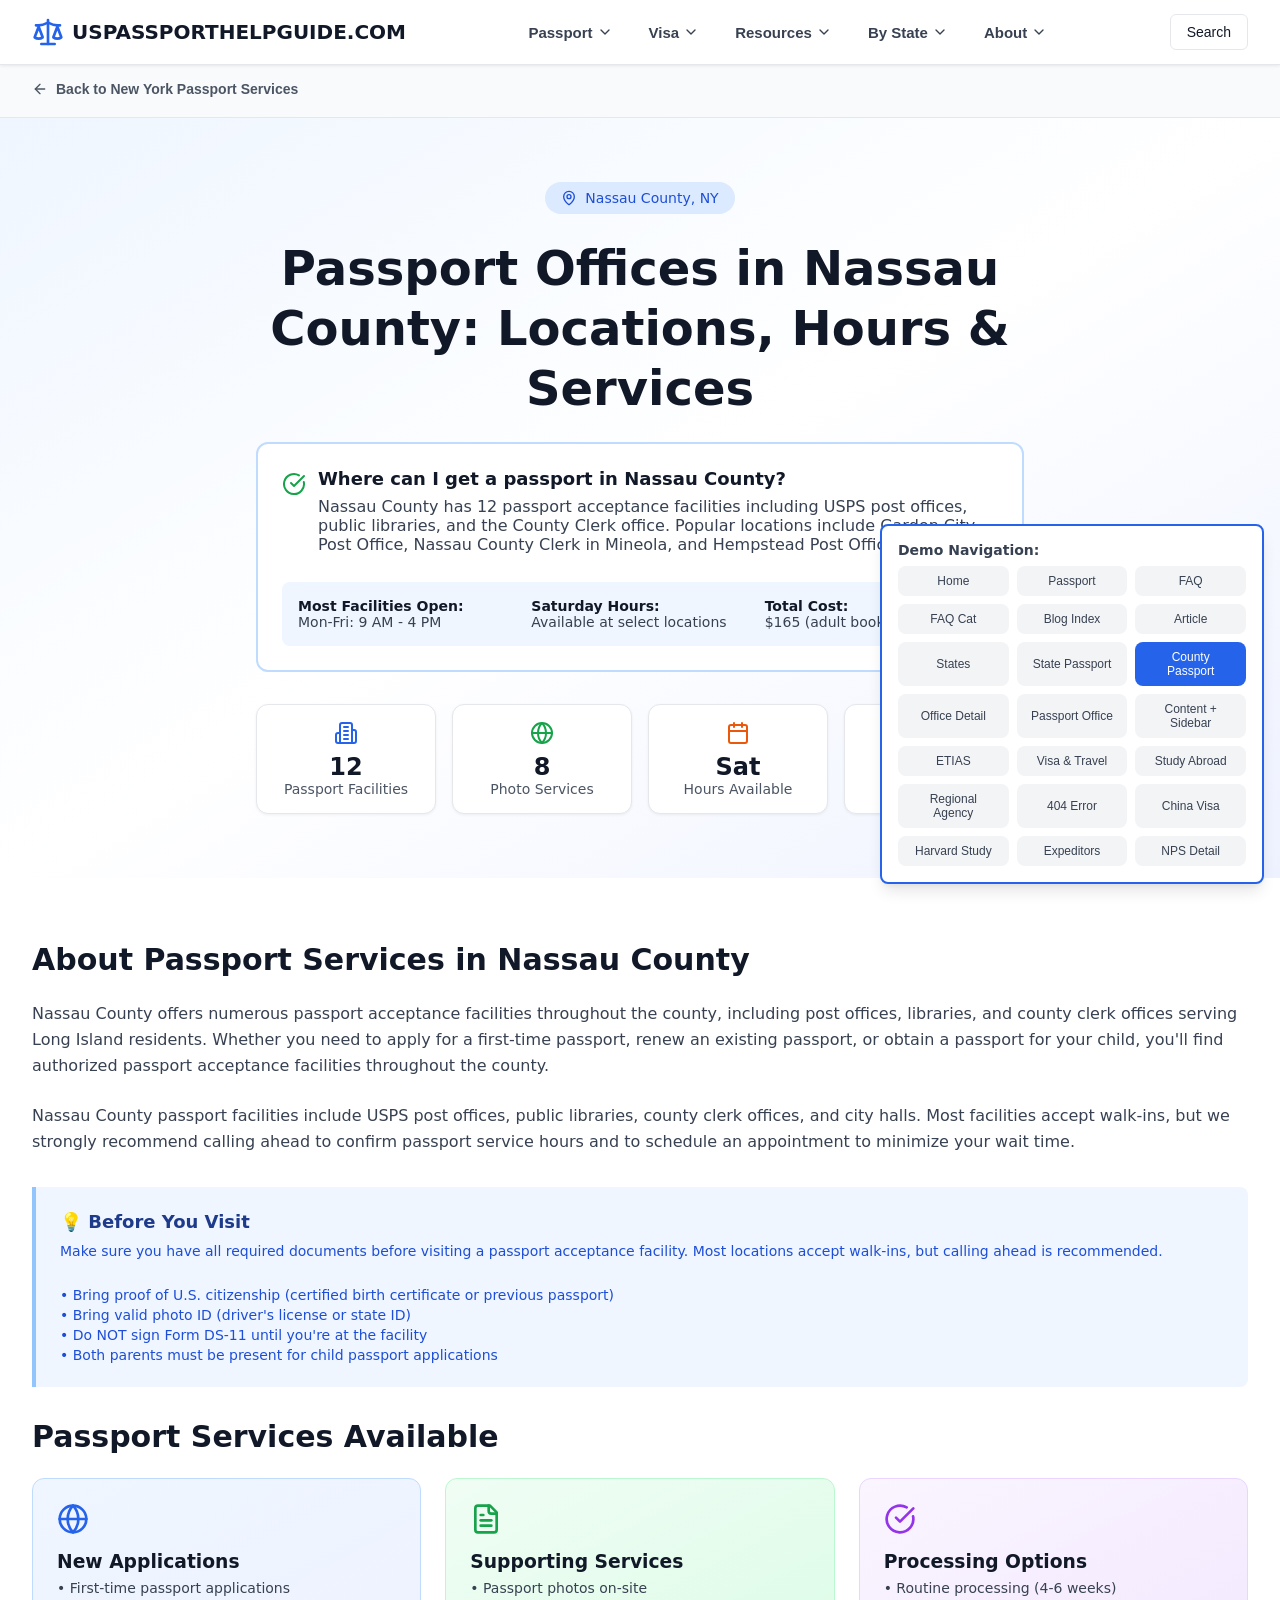
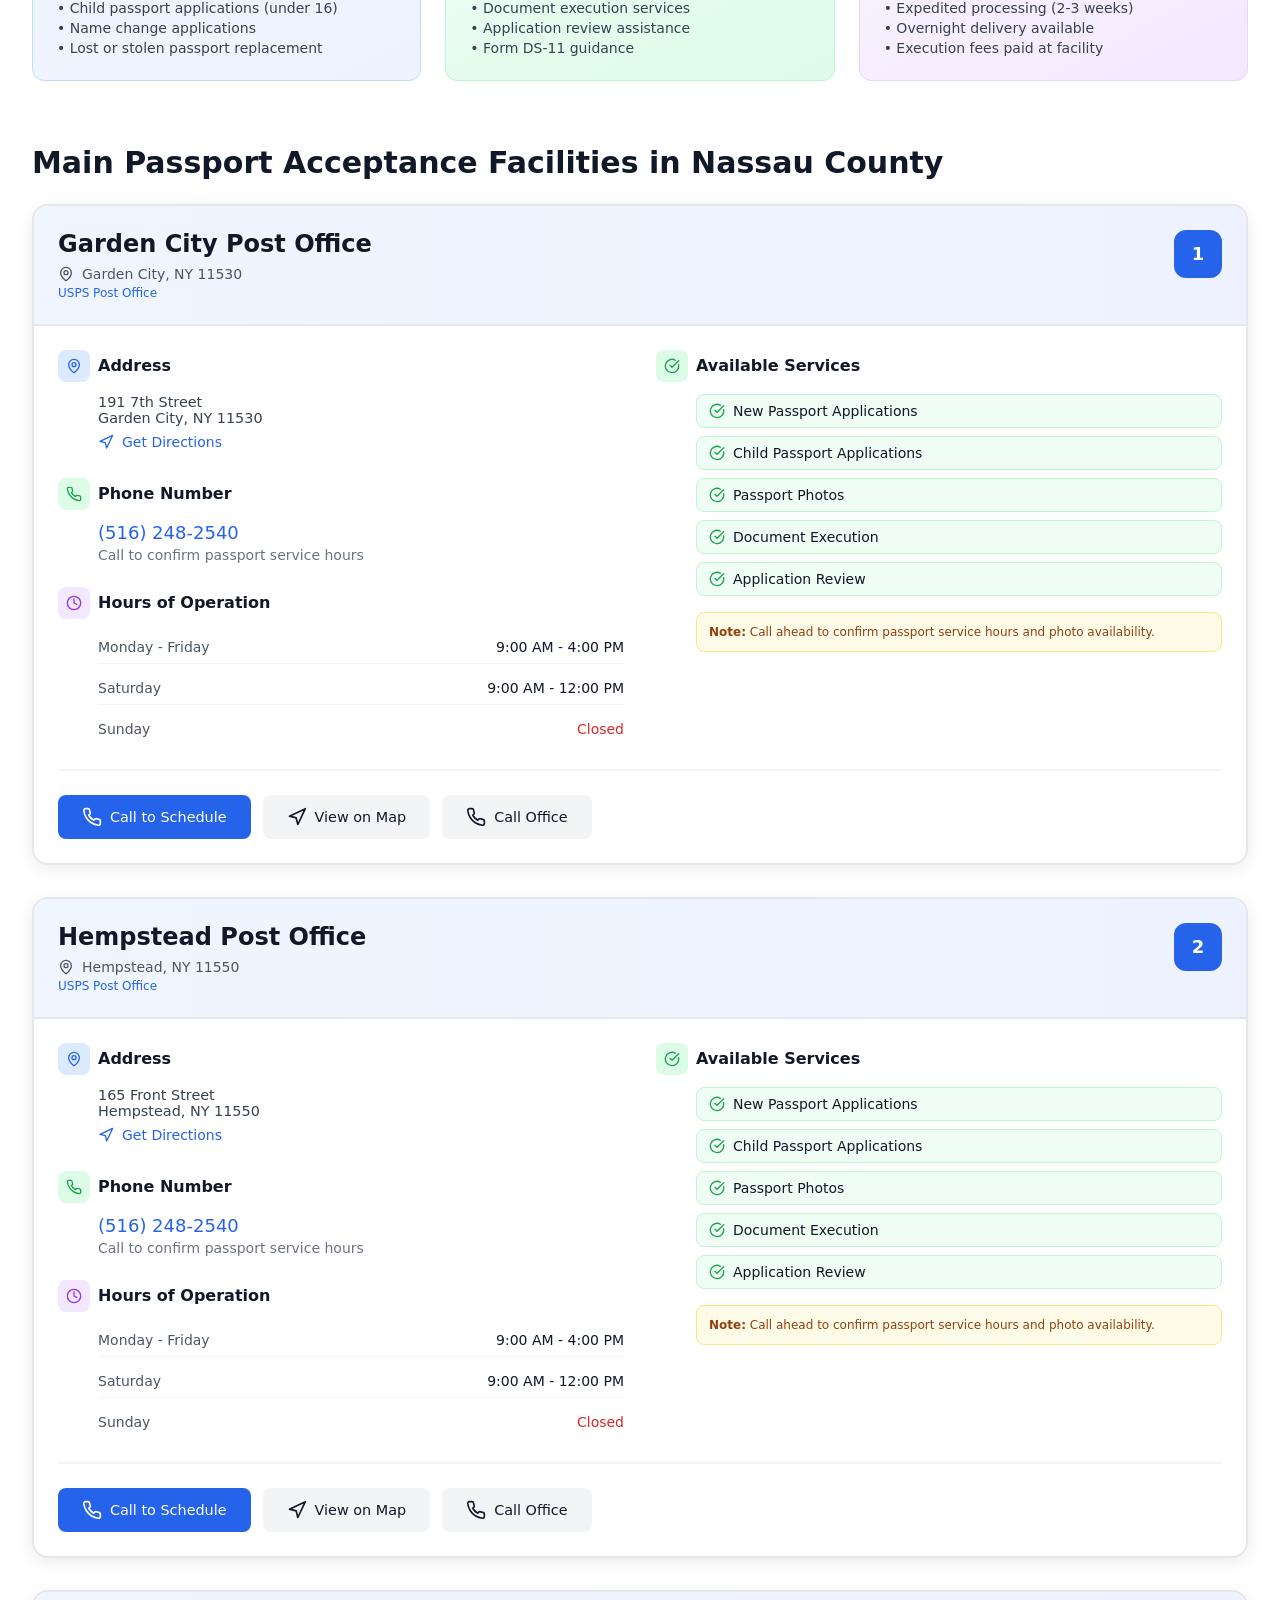
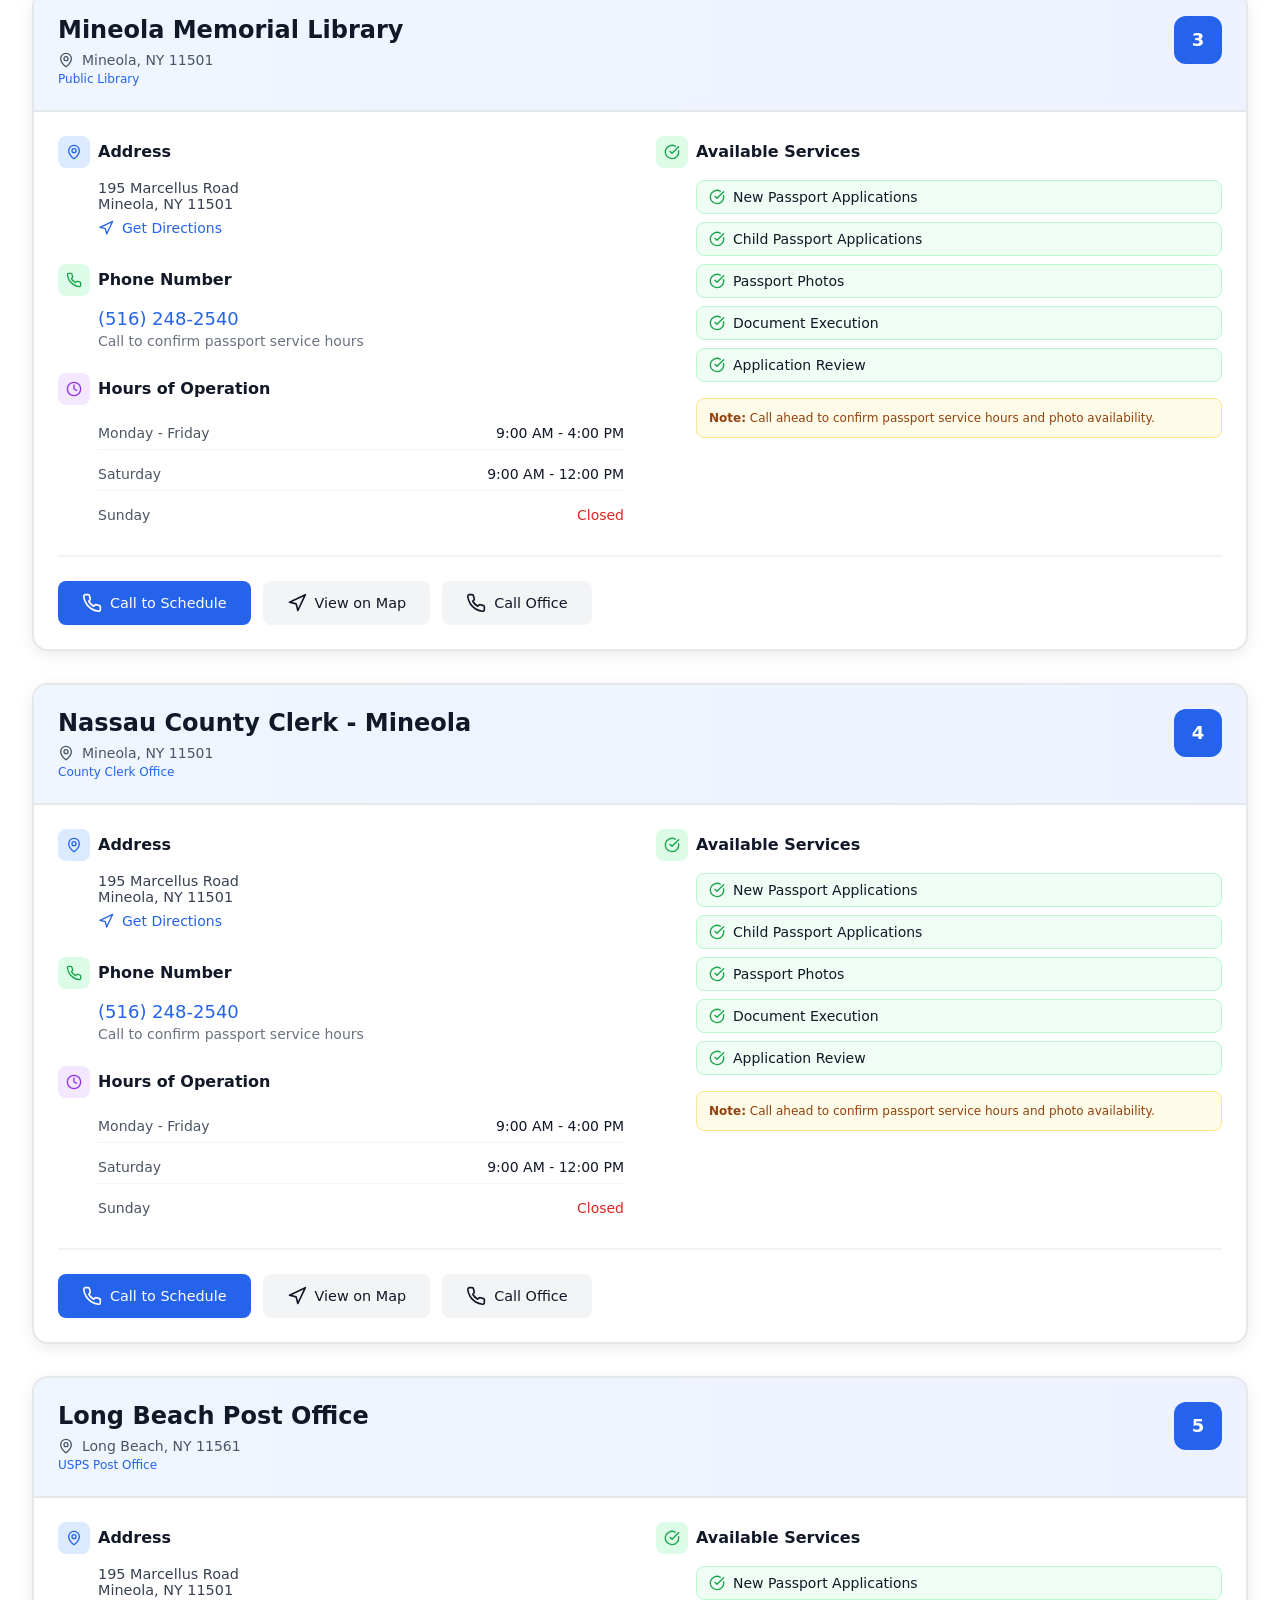
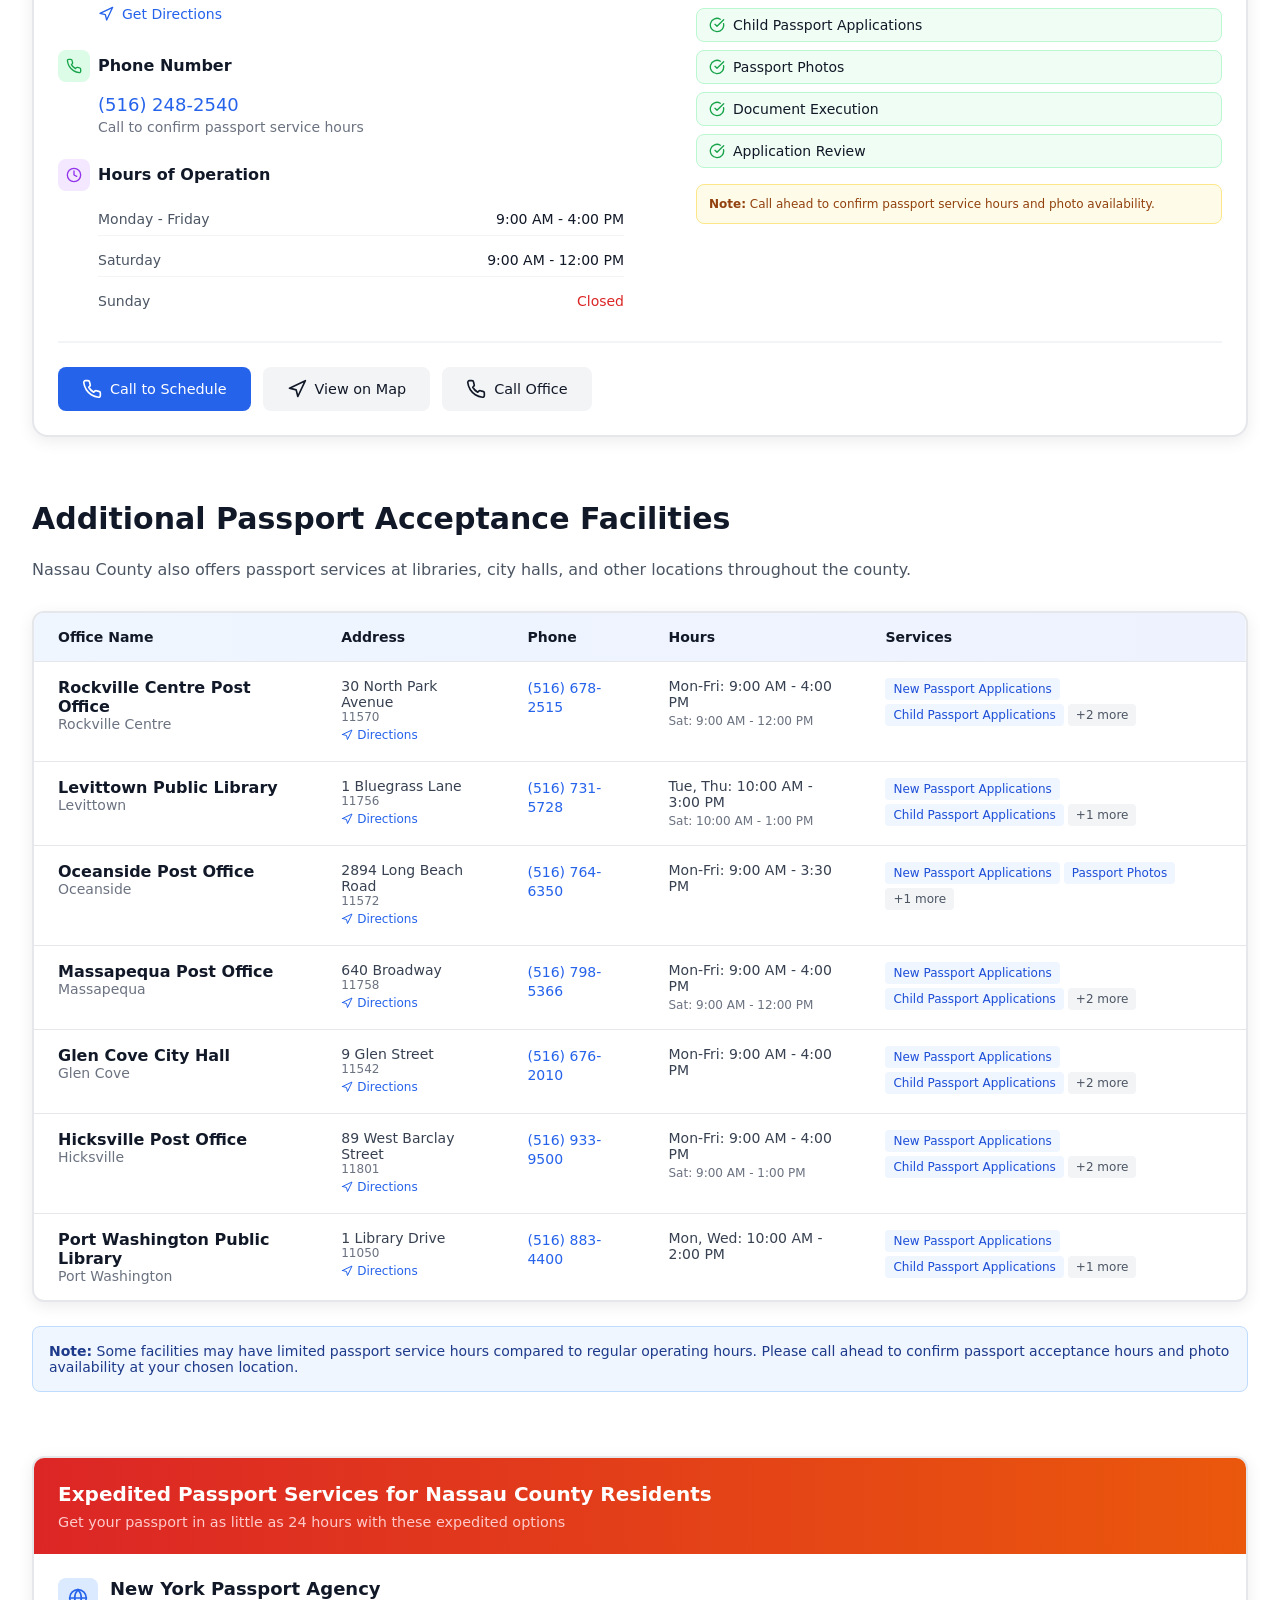
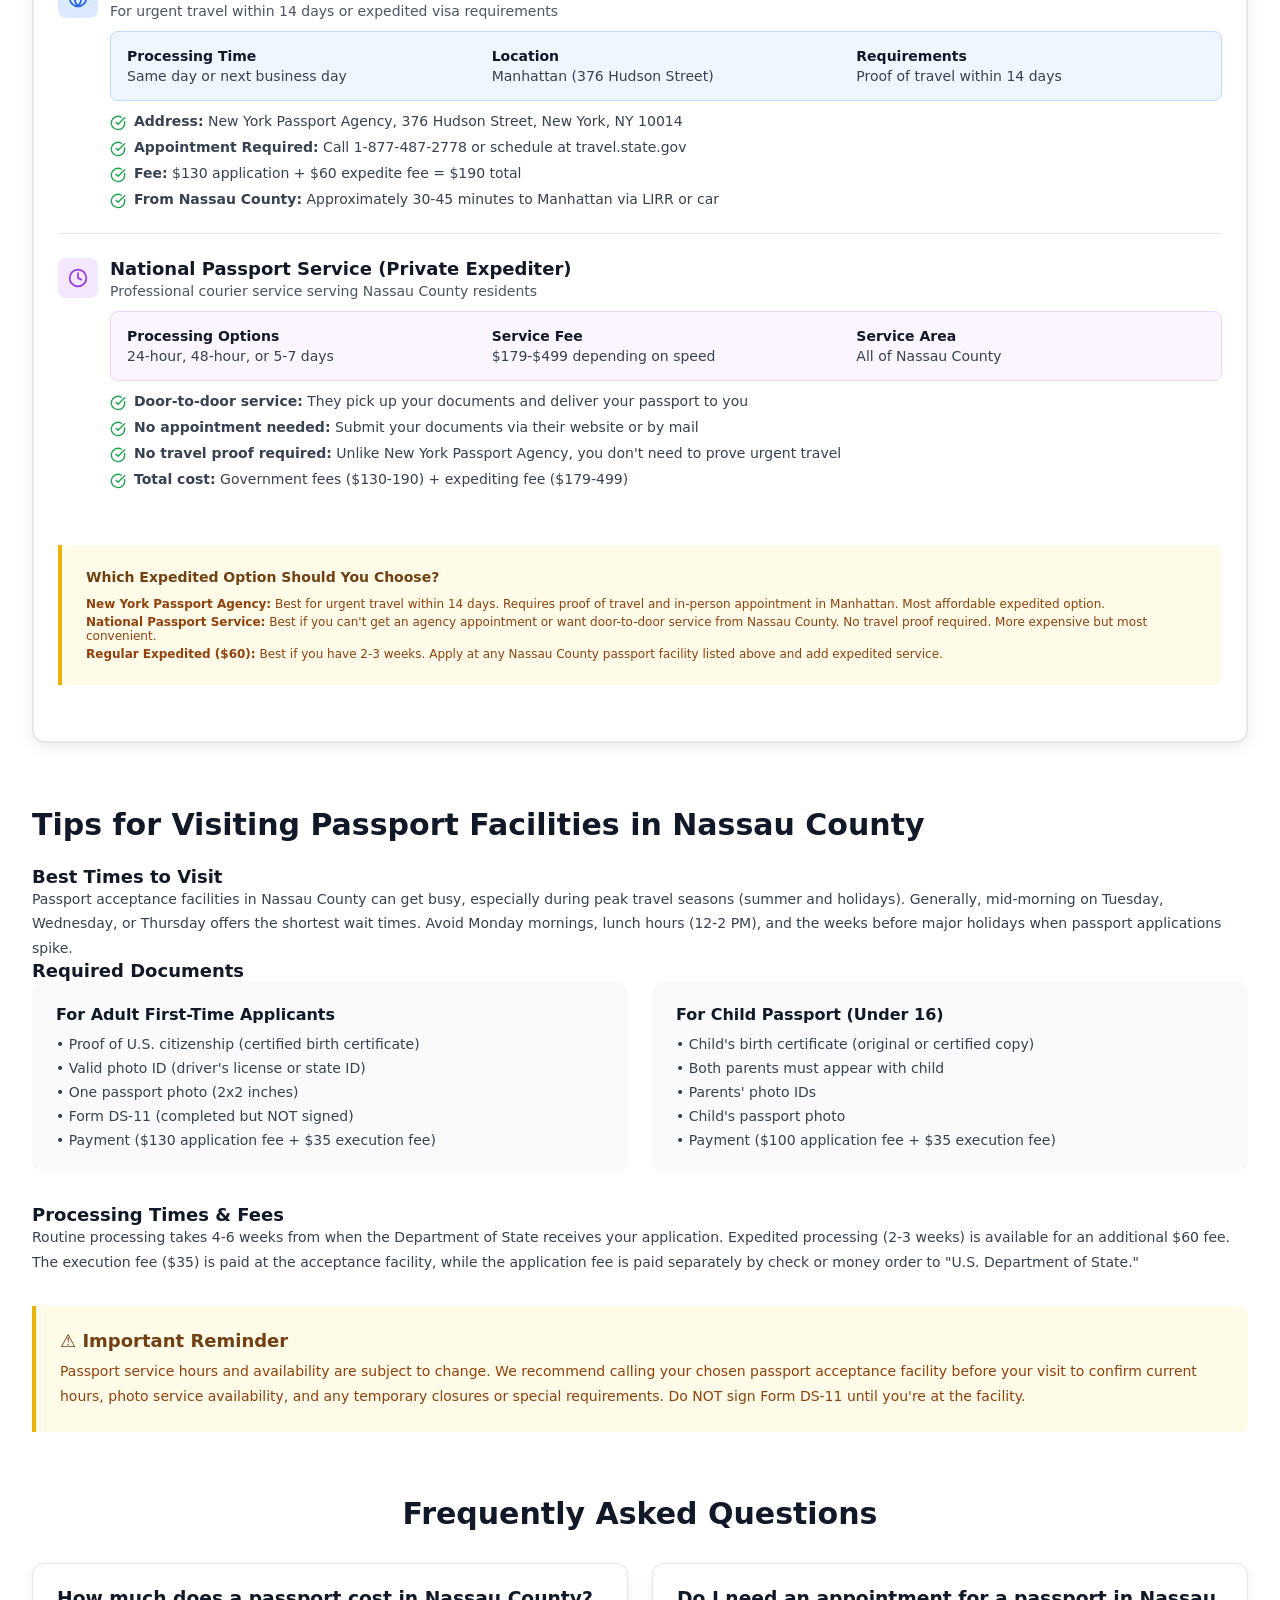
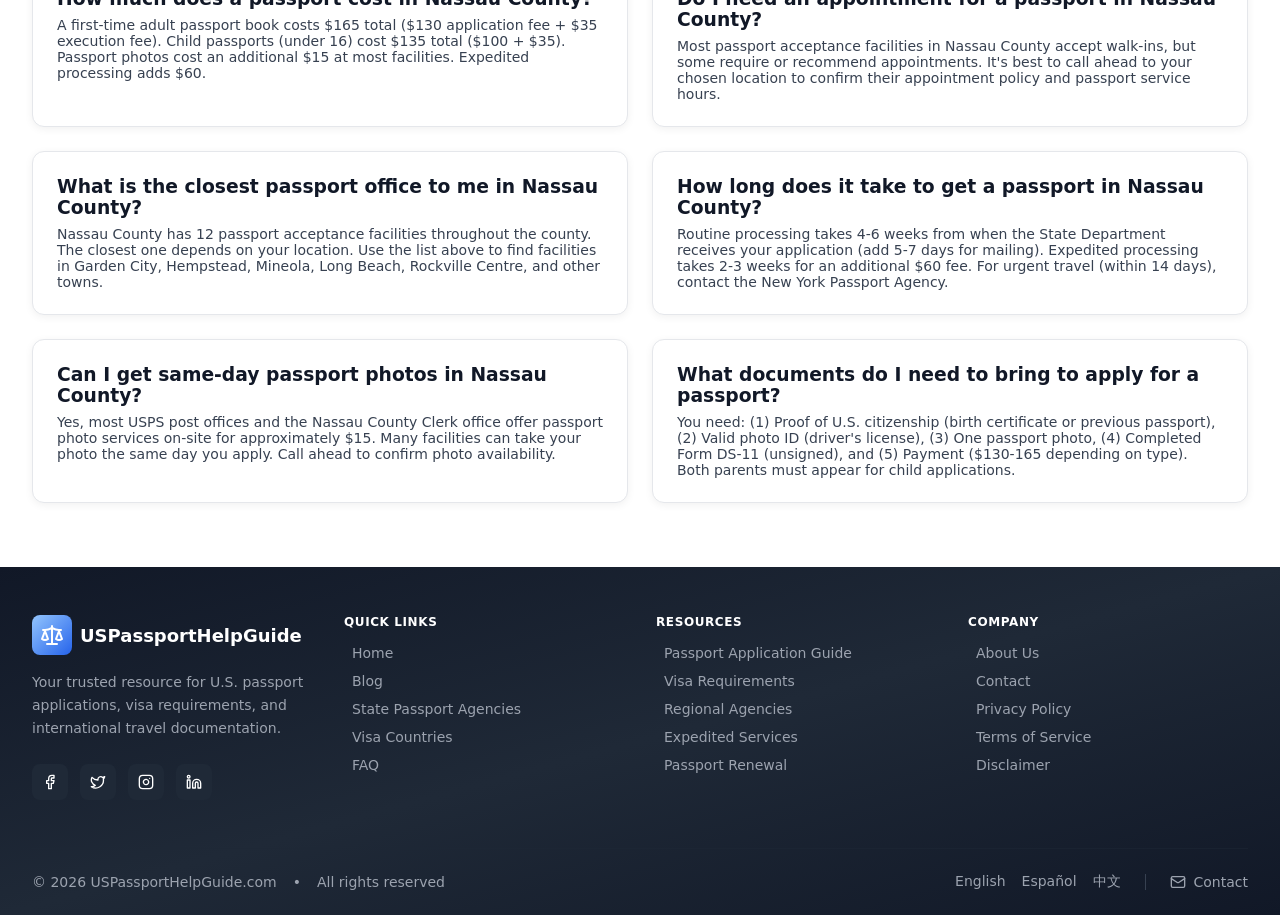
==== commit 2ed05494: "make navbar responsive, demo nav make clickable with active" ====
--- a/country-passport.html
+++ b/country-passport.html
@@ -6,6 +6,8 @@
     <title>Country Passport Info</title>
     <link rel="stylesheet" href="css/style.css" />
     <link rel="stylesheet" href="css/breakpoints.css" />
+    <script src="js/nav.js" defer></script>
+    <script src="js/demo-nav.js" defer></script>
   </head>
   <body>
     <header class="header">
@@ -25,18 +27,18 @@
               stroke-linejoin="round"
               class="logo-icon"
             >
-              <path d="m16 16 3-8 3 8c-.87.65-1.92 1-3 1s-2.13-.35-3-1Z"></path>
-              <path d="m2 16 3-8 3 8c-.87.65-1.92 1-3 1s-2.13-.35-3-1Z"></path>
-              <path d="M7 21h10"></path>
-              <path d="M12 3v18"></path>
-              <path d="M3 7h2c2 0 5-1 7-2 2 1 5 2 7 2h2"></path>
+              <path d="m16 16 3-8 3 8c-.87.65-1.92 1-3 1s-2.13-.35-3-1Z" />
+              <path d="m2 16 3-8 3 8c-.87.65-1.92 1-3 1s-2.13-.35-3-1Z" />
+              <path d="M7 21h10" />
+              <path d="M12 3v18" />
+              <path d="M3 7h2c2 0 5-1 7-2 2 1 5 2 7 2h2" />
             </svg>
-
             <span class="logo-text">USPASSPORTHELPGUIDE.COM</span>
           </div>
 
           <!-- Navigation Menu -->
           <div class="nav-menu">
+            <!-- Passport -->
             <div class="nav-item">
               <button class="nav-link">
                 Passport
@@ -50,11 +52,22 @@
                   stroke-linejoin="round"
                   class="nav-arrow"
                 >
-                  <path d="m6 9 6 6 6-6"></path>
+                  <path d="m6 9 6 6 6-6" />
                 </svg>
               </button>
-            </div>
-
+              <div class="nav-sub-item">
+                <ul>
+                  <li>New Passport</li>
+                  <li>Passport Renewal</li>
+                  <li>Child Passport</li>
+                  <li>Name Change</li>
+                  <li>Expedited Passport</li>
+                  <li>Passport Photos</li>
+                </ul>
+              </div>
+            </div>
+
+            <!-- Visa -->
             <div class="nav-item">
               <button class="nav-link">
                 Visa
@@ -68,11 +81,27 @@
                   stroke-linejoin="round"
                   class="nav-arrow"
                 >
-                  <path d="m6 9 6 6 6-6"></path>
+                  <path d="m6 9 6 6 6-6" />
                 </svg>
               </button>
-            </div>
-
+              <div class="nav-sub-item">
+                <ul>
+                  <li>United States</li>
+                  <li>United Kingdom</li>
+                  <li>Canada</li>
+                  <li>Australia</li>
+                  <li>Germany</li>
+                  <li>France</li>
+                  <li>Japan</li>
+                  <li>China</li>
+                  <li>India</li>
+                  <li>United Arab Emirates</li>
+                </ul>
+                <button>View All Countries</button>
+              </div>
+            </div>
+
+            <!-- Resources -->
             <div class="nav-item">
               <button class="nav-link">
                 Resources
@@ -86,11 +115,21 @@
                   stroke-linejoin="round"
                   class="nav-arrow"
                 >
-                  <path d="m6 9 6 6 6-6"></path>
+                  <path d="m6 9 6 6 6-6" />
                 </svg>
               </button>
-            </div>
-
+              <div class="nav-sub-item">
+                <ul>
+                  <li>Regional Passport Agency</li>
+                  <li>Passport Fees</li>
+                  <li>Visa on Arrival</li>
+                  <li>Expedited Visa Services</li>
+                  <li>Passport &amp; Visa FAQ</li>
+                </ul>
+              </div>
+            </div>
+
+            <!-- By State -->
             <div class="nav-item">
               <button class="nav-link">
                 By State
@@ -104,11 +143,22 @@
                   stroke-linejoin="round"
                   class="nav-arrow"
                 >
-                  <path d="m6 9 6 6 6-6"></path>
+                  <path d="m6 9 6 6 6-6" />
                 </svg>
               </button>
-            </div>
-
+              <div class="nav-sub-item">
+                <ul>
+                  <li>Alabama</li>
+                  <li>Alaska</li>
+                  <li>Arizona</li>
+                  <li>Arkansas</li>
+                  <li>California</li>
+                </ul>
+                <button>View All 50 States</button>
+              </div>
+            </div>
+
+            <!-- About -->
             <div class="nav-item">
               <button class="nav-link">
                 About
@@ -122,11 +172,20 @@
                   stroke-linejoin="round"
                   class="nav-arrow"
                 >
-                  <path d="m6 9 6 6 6-6"></path>
+                  <path d="m6 9 6 6 6-6" />
                 </svg>
               </button>
-            </div>
-          </div>
+              <div class="nav-sub-item">
+                <ul>
+                  <li>About Us</li>
+                  <li>FAQ</li>
+                  <li>Contact</li>
+                  <li>Disclaimer</li>
+                </ul>
+              </div>
+            </div>
+          </div>
+          <!-- /nav-menu -->
 
           <!-- Action Buttons -->
           <div class="nav-actions">
@@ -134,7 +193,13 @@
           </div>
 
           <!-- Mobile Menu Button -->
-          <button class="mobile-menu-btn">
+          <button
+            class="mobile-menu-btn"
+            id="hamburgerBtn"
+            aria-label="Toggle menu"
+            aria-expanded="false"
+            aria-controls="mobileNavPanel"
+          >
             <svg
               xmlns="http://www.w3.org/2000/svg"
               viewBox="0 0 24 24"
@@ -145,13 +210,115 @@
               stroke-linejoin="round"
               class="menu-icon"
             >
-              <line x1="4" x2="20" y1="12" y2="12"></line>
-              <line x1="4" x2="20" y1="6" y2="6"></line>
-              <line x1="4" x2="20" y1="18" y2="18"></line>
+              <line x1="4" x2="20" y1="12" y2="12" />
+              <line x1="4" x2="20" y1="6" y2="6" />
+              <line x1="4" x2="20" y1="18" y2="18" />
             </svg>
           </button>
         </div>
+        <!-- /navbar-container -->
       </nav>
+
+      <!-- ══════════════════════════════════
+       MOBILE NAV PANEL
+  ══════════════════════════════════ -->
+      <div class="mobile-nav-panel" id="mobileNavPanel">
+        <div class="mobile-nav-list">
+          <!-- Passport -->
+          <div class="mobile-nav-group">
+            <div class="mobile-nav-group__title">Passport</div>
+            <div class="mobile-nav-group__links">
+              <a href="#new-passport" class="mobile-nav-link">New Passport</a>
+              <a href="#passport-renewal" class="mobile-nav-link"
+                >Passport Renewal</a
+              >
+              <a href="#child-passport" class="mobile-nav-link"
+                >Child Passport</a
+              >
+              <a href="#name-change" class="mobile-nav-link">Name Change</a>
+              <a href="#expedited-passport" class="mobile-nav-link"
+                >Expedited Passport</a
+              >
+              <a href="#passport-photos" class="mobile-nav-link"
+                >Passport Photos</a
+              >
+            </div>
+          </div>
+
+          <!-- Visa -->
+          <div class="mobile-nav-group">
+            <div class="mobile-nav-group__title">Visa</div>
+            <div class="mobile-nav-group__links">
+              <a href="#visa-us" class="mobile-nav-link">United States</a>
+              <a href="#visa-uk" class="mobile-nav-link">United Kingdom</a>
+              <a href="#visa-ca" class="mobile-nav-link">Canada</a>
+              <a href="#visa-au" class="mobile-nav-link">Australia</a>
+              <a href="#visa-de" class="mobile-nav-link">Germany</a>
+              <a href="#visa-fr" class="mobile-nav-link">France</a>
+              <a href="#visa-jp" class="mobile-nav-link">Japan</a>
+              <a href="#visa-cn" class="mobile-nav-link">China</a>
+              <a href="#visa-in" class="mobile-nav-link">India</a>
+              <a href="#visa-ae" class="mobile-nav-link"
+                >United Arab Emirates</a
+              >
+              <a
+                href="#all-visas"
+                class="mobile-nav-link mobile-nav-link--featured"
+                >View All Countries</a
+              >
+            </div>
+          </div>
+
+          <!-- Resources -->
+          <div class="mobile-nav-group">
+            <div class="mobile-nav-group__title">Resources</div>
+            <div class="mobile-nav-group__links">
+              <a href="#regional-agency" class="mobile-nav-link"
+                >Regional Passport Agency</a
+              >
+              <a href="#passport-fees" class="mobile-nav-link">Passport Fees</a>
+              <a href="#visa-on-arrival" class="mobile-nav-link"
+                >Visa on Arrival</a
+              >
+              <a href="#expedited-visa" class="mobile-nav-link"
+                >Expedited Visa Services</a
+              >
+              <a href="#passport-visa-faq" class="mobile-nav-link"
+                >Passport &amp; Visa FAQ</a
+              >
+            </div>
+          </div>
+
+          <!-- By State -->
+          <div class="mobile-nav-group">
+            <div class="mobile-nav-group__title">By State</div>
+            <div class="mobile-nav-group__links">
+              <a href="#al" class="mobile-nav-link">Alabama</a>
+              <a href="#ak" class="mobile-nav-link">Alaska</a>
+              <a href="#az" class="mobile-nav-link">Arizona</a>
+              <a href="#ar" class="mobile-nav-link">Arkansas</a>
+              <a href="#ca" class="mobile-nav-link">California</a>
+              <a
+                href="#states"
+                class="mobile-nav-link mobile-nav-link--featured"
+                >View All 50 States</a
+              >
+            </div>
+          </div>
+
+          <!-- About -->
+          <div class="mobile-nav-group">
+            <div class="mobile-nav-group__title">About</div>
+            <div class="mobile-nav-group__links">
+              <a href="#about" class="mobile-nav-link">About Us</a>
+              <a href="#faq" class="mobile-nav-link">FAQ</a>
+              <a href="#contact" class="mobile-nav-link">Contact</a>
+              <a href="#disclaimer" class="mobile-nav-link">Disclaimer</a>
+            </div>
+          </div>
+        </div>
+      </div>
+      <!-- /mobile-nav-panel -->
     </header>
 
     <!-- ! Back Bar -->
@@ -2839,7 +3006,7 @@
     <!-- ! Demo Nav -->
     <div class="demo-nav">
       <div class="demo-nav__title">Demo Navigation:</div>
-      <div class="demo-nav__grid">
+      <div class="demo-nav__grid" id="demoNavGrid">
         <button class="demo-nav__btn">Home</button>
         <button class="demo-nav__btn">Passport</button>
         <button class="demo-nav__btn">FAQ</button>
@@ -2848,14 +3015,12 @@
         <button class="demo-nav__btn">Article</button>
         <button class="demo-nav__btn">States</button>
         <button class="demo-nav__btn">State Passport</button>
-        <button class="demo-nav__btn" href="/country-passport.html">
-          <a href="/country-passport.html" class="demo-nav__link">
-            County Passport
-          </a>
+        <button class="demo-nav__btn" data-href="/country-passport.html">
+          County Passport
         </button>
         <button class="demo-nav__btn">Office Detail</button>
-        <button class="demo-nav__btn demo-nav__btn--active" href="/index.html">
-          <a href="/index.html" class="demo-nav__link"> Passport Office </a>
+        <button class="demo-nav__btn" data-href="/index.html">
+          Passport Office
         </button>
         <button class="demo-nav__btn">Content + Sidebar</button>
         <button class="demo-nav__btn">ETIAS</button>
--- a/css/style.css
+++ b/css/style.css
@@ -1091,6 +1091,78 @@
   color: var(--clr-text-muted);
 }
 
+.mobile-nav-panel {
+  display: none;
+  border-top: 1px solid var(--clr-border);
+  background: var(--clr-surface);
+  max-height: 80vh;
+  overflow-y: auto;
+}
+
+.mobile-nav-panel.is-open {
+  display: block;
+}
+
+/* ── Panel inner list ── */
+.mobile-nav-list {
+  display: flex;
+  flex-direction: column;
+  padding: 4px 0;
+}
+
+/* ── Each section ── */
+.mobile-nav-group {
+  border-bottom: 1px solid var(--clr-border);
+  padding-bottom: 6px;
+  margin-bottom: 4px;
+}
+
+.mobile-nav-group:last-child {
+  border-bottom: none;
+  margin-bottom: 0;
+}
+
+.mobile-nav-group__title {
+  padding: 10px 16px 6px;
+  font-size: var(--text-sm);
+  font-weight: var(--font-weight-semibold);
+  color: var(--clr-text-base);
+  letter-spacing: 0.02em;
+}
+
+.mobile-nav-group__links {
+  display: flex;
+  flex-direction: column;
+}
+
+/* ── Each link ── */
+.mobile-nav-link {
+  display: block;
+  text-decoration: none;
+  padding: 9px 28px;
+  font-size: var(--text-sm);
+  color: var(--clr-text-body);
+  transition:
+    background 0.12s ease,
+    color 0.12s ease;
+}
+
+.mobile-nav-link:hover {
+  background: var(--color-blue-50);
+  color: var(--color-blue-500);
+}
+
+/* ── "View All" featured link ── */
+.mobile-nav-link--featured {
+  color: var(--clr-primary);
+  font-weight: var(--font-weight-semibold);
+}
+
+.mobile-nav-link--featured:hover {
+  background: var(--color-blue-50);
+  color: var(--color-blue-500);
+}
+
 /* ============================================================
    11. HERO SECTION
    ============================================================ */
@@ -2918,6 +2990,9 @@
   background-color: var(--clr-primary);
 }
 
+/* ============================================================
+   27. BREADCRUMB BAR
+   ============================================================ */
 .breadcrumb-bar {
   background-color: #f9fafb;
   border-bottom: 1px solid #e5e7eb;
--- a/css/breakpoints.css
+++ b/css/breakpoints.css
@@ -39,6 +39,12 @@
   }
 }
 
+@media (min-width: 1024px) {
+  .mobile-nav-panel {
+    display: none !important;
+  }
+}
+
 @media (min-width: 640px) {
   .passport-hero {
     padding-left: 1.5rem;
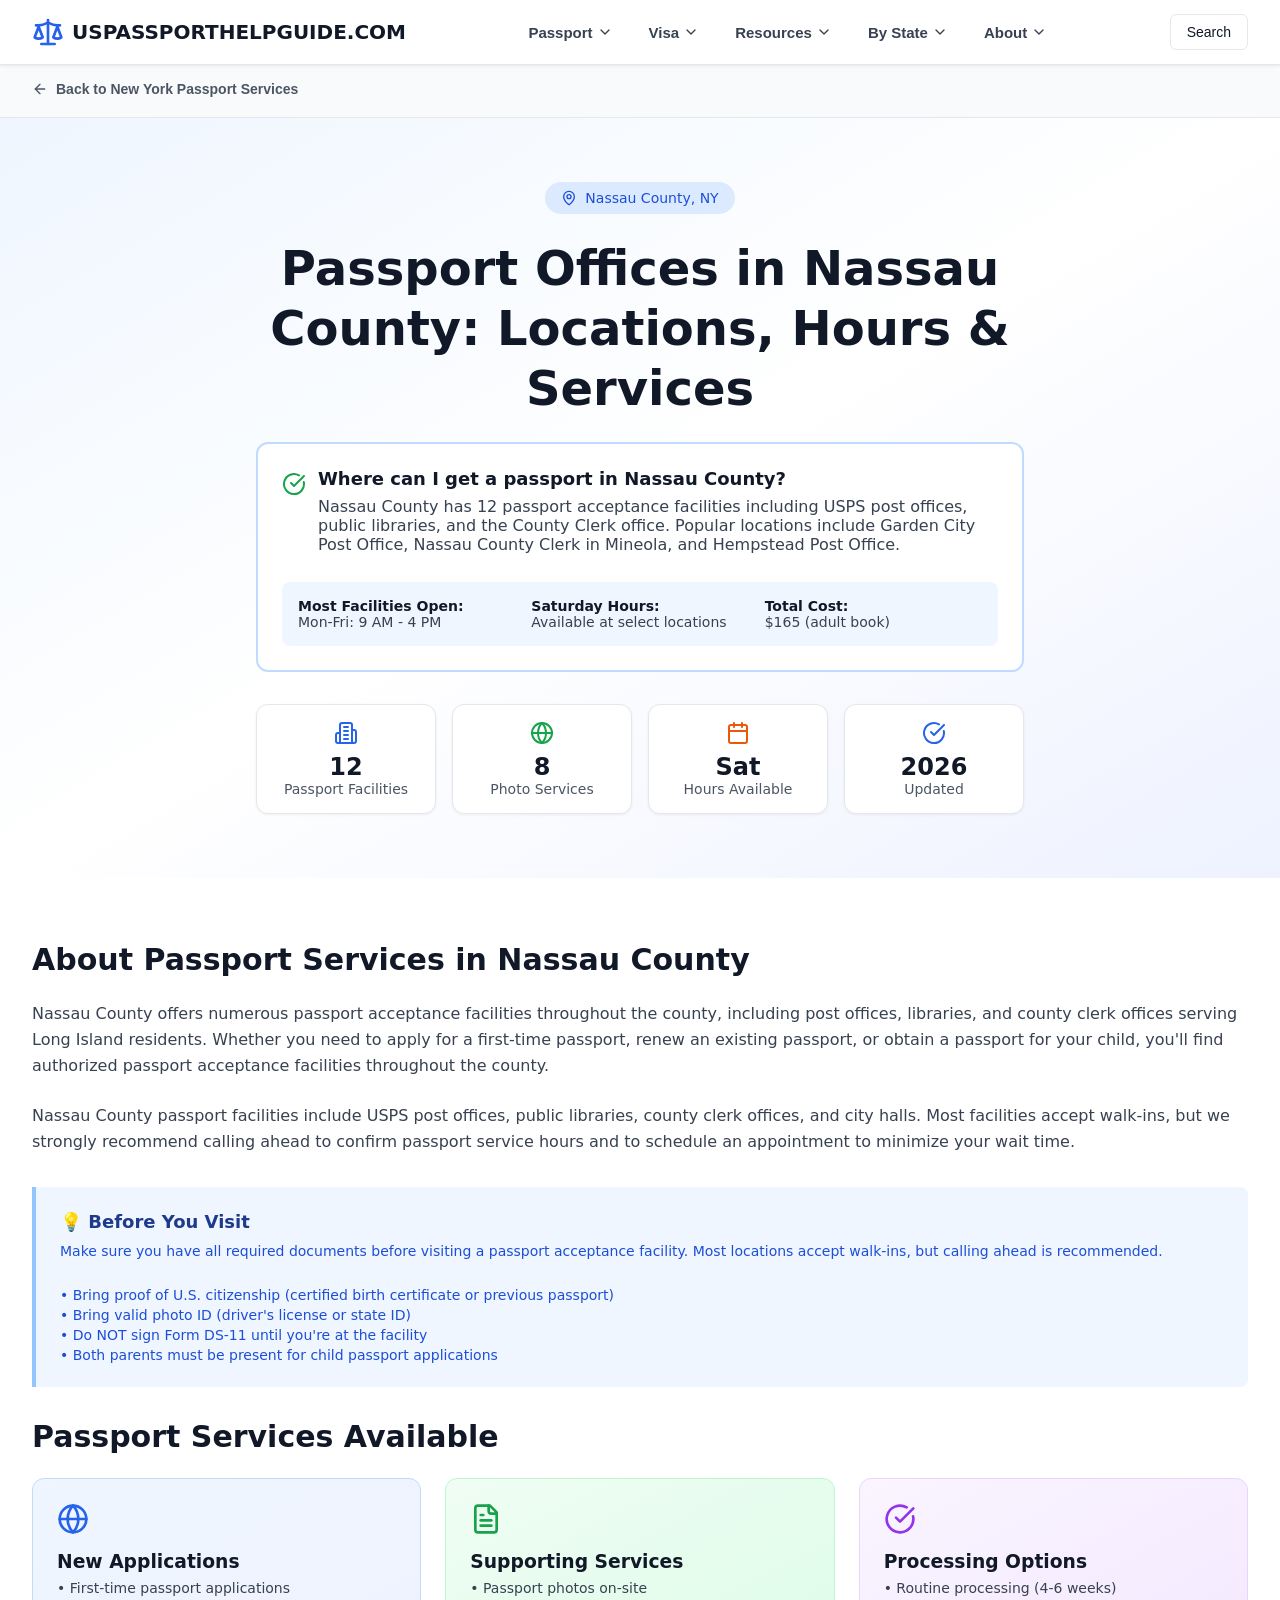
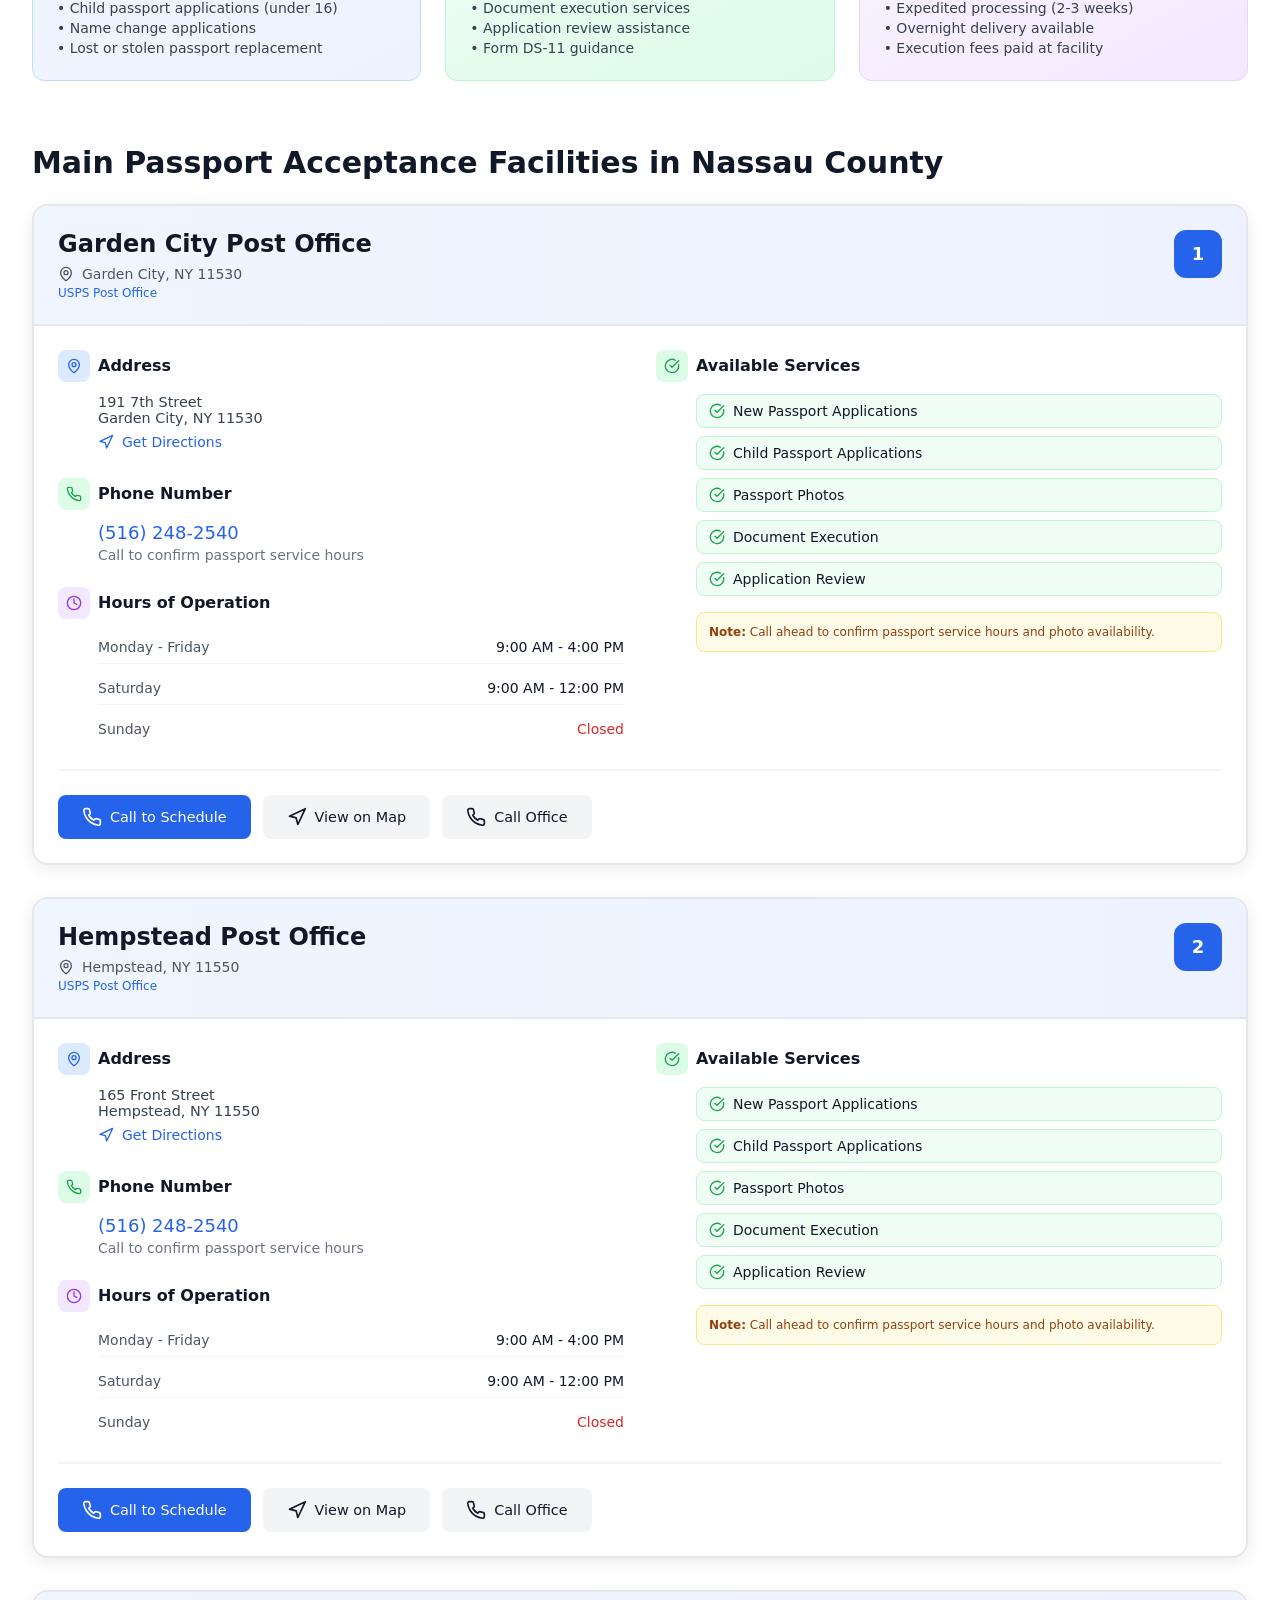
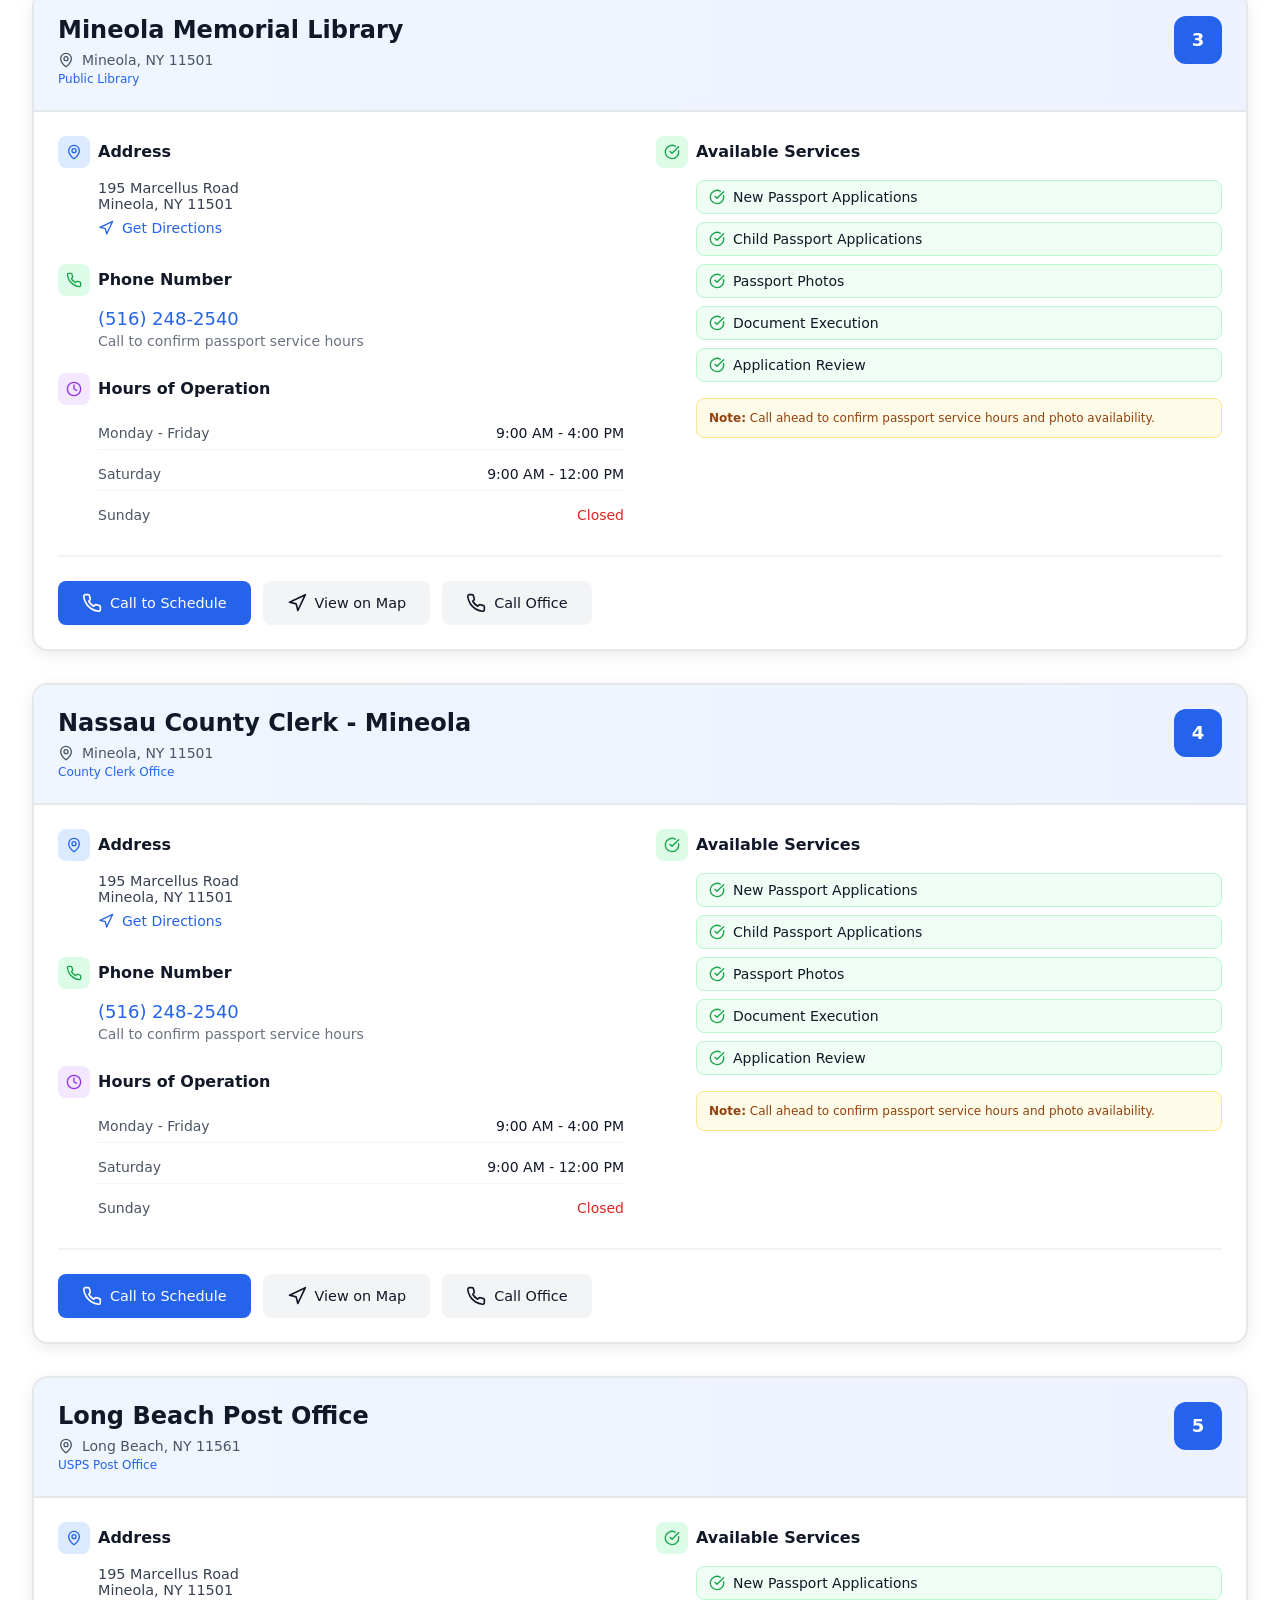
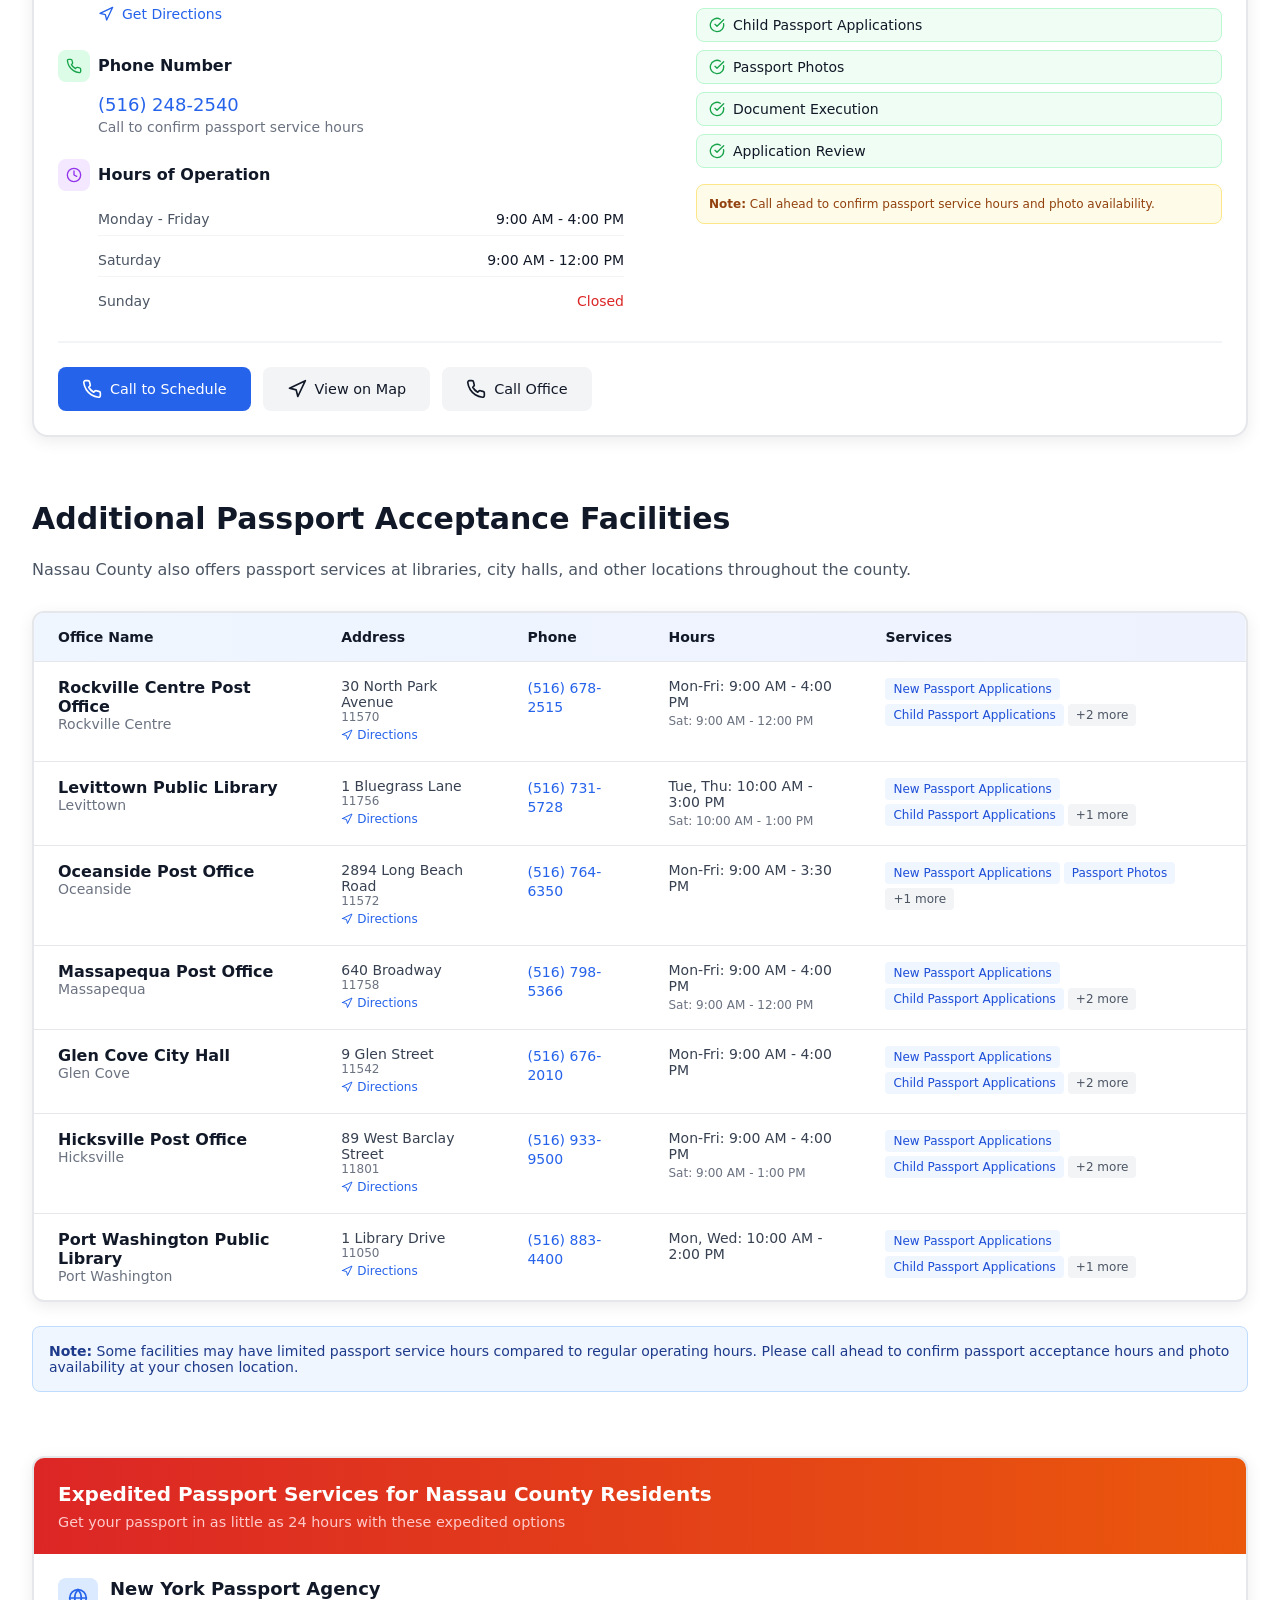
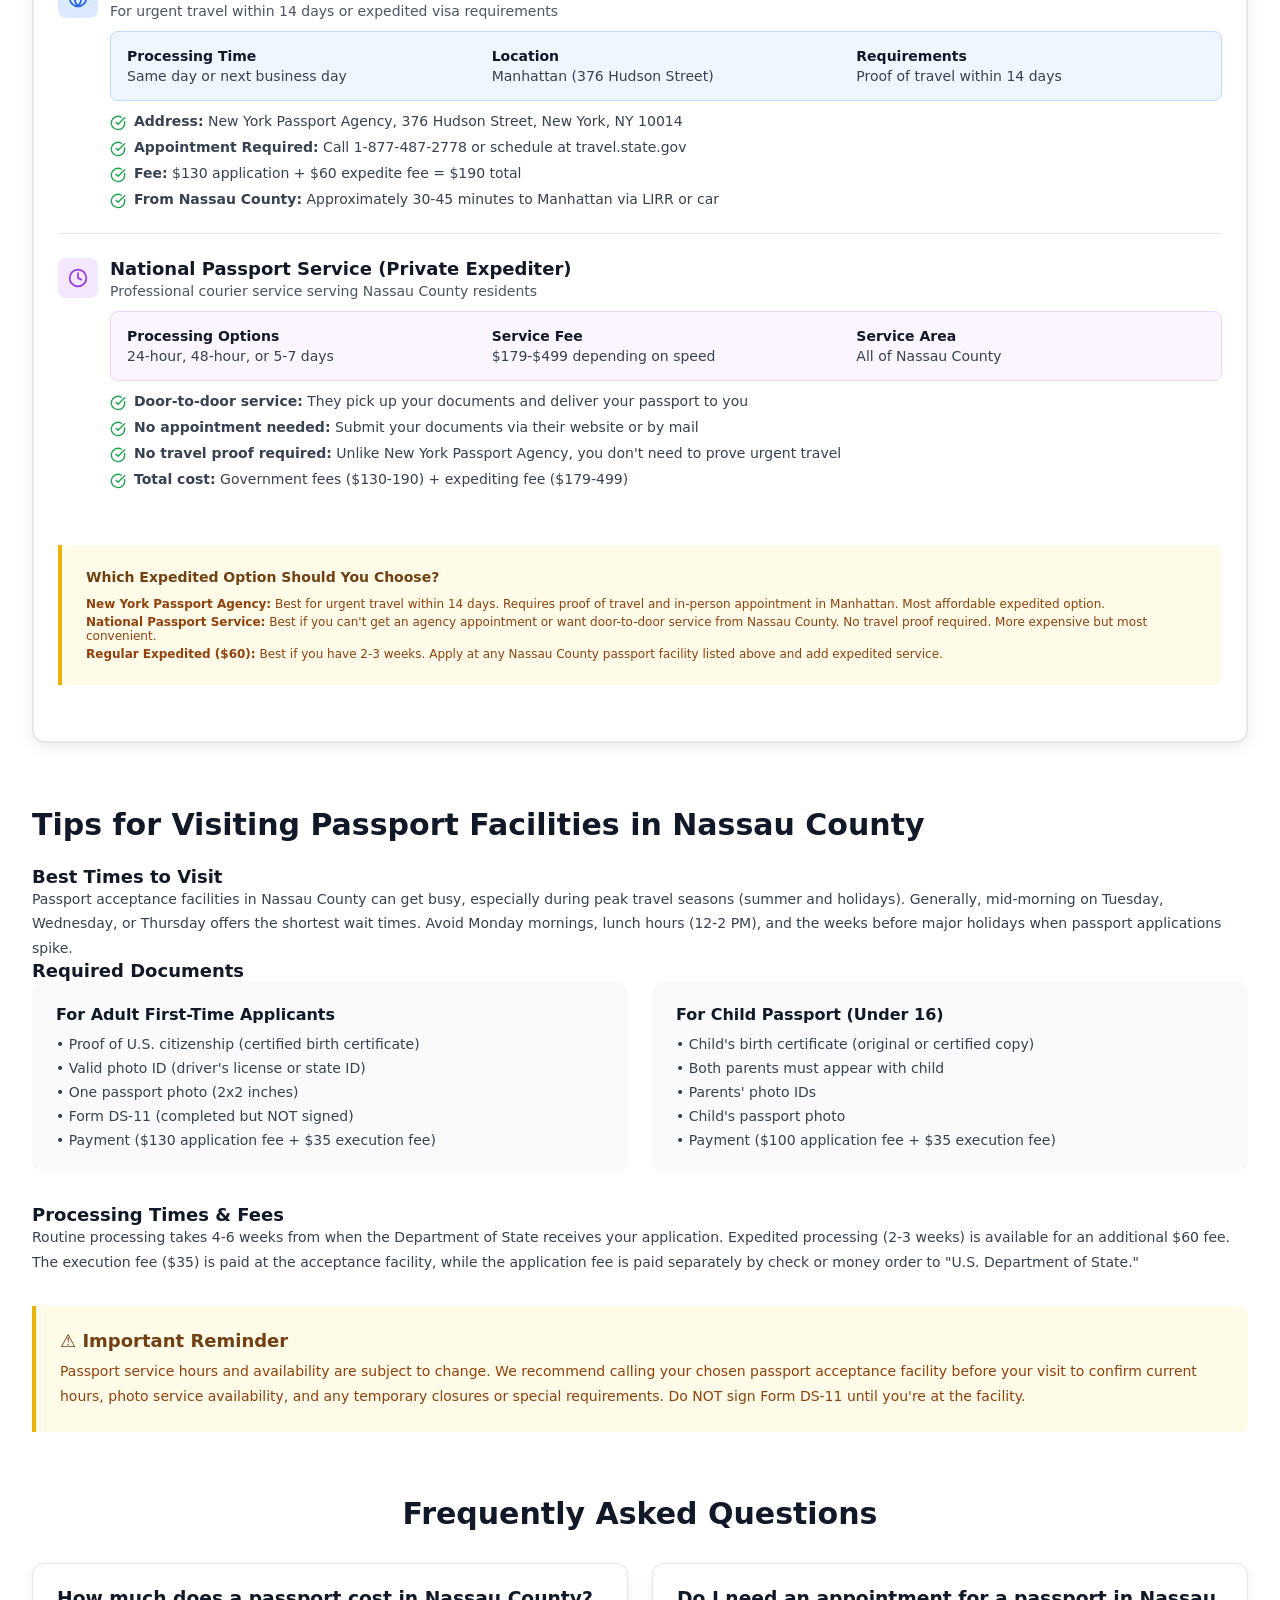
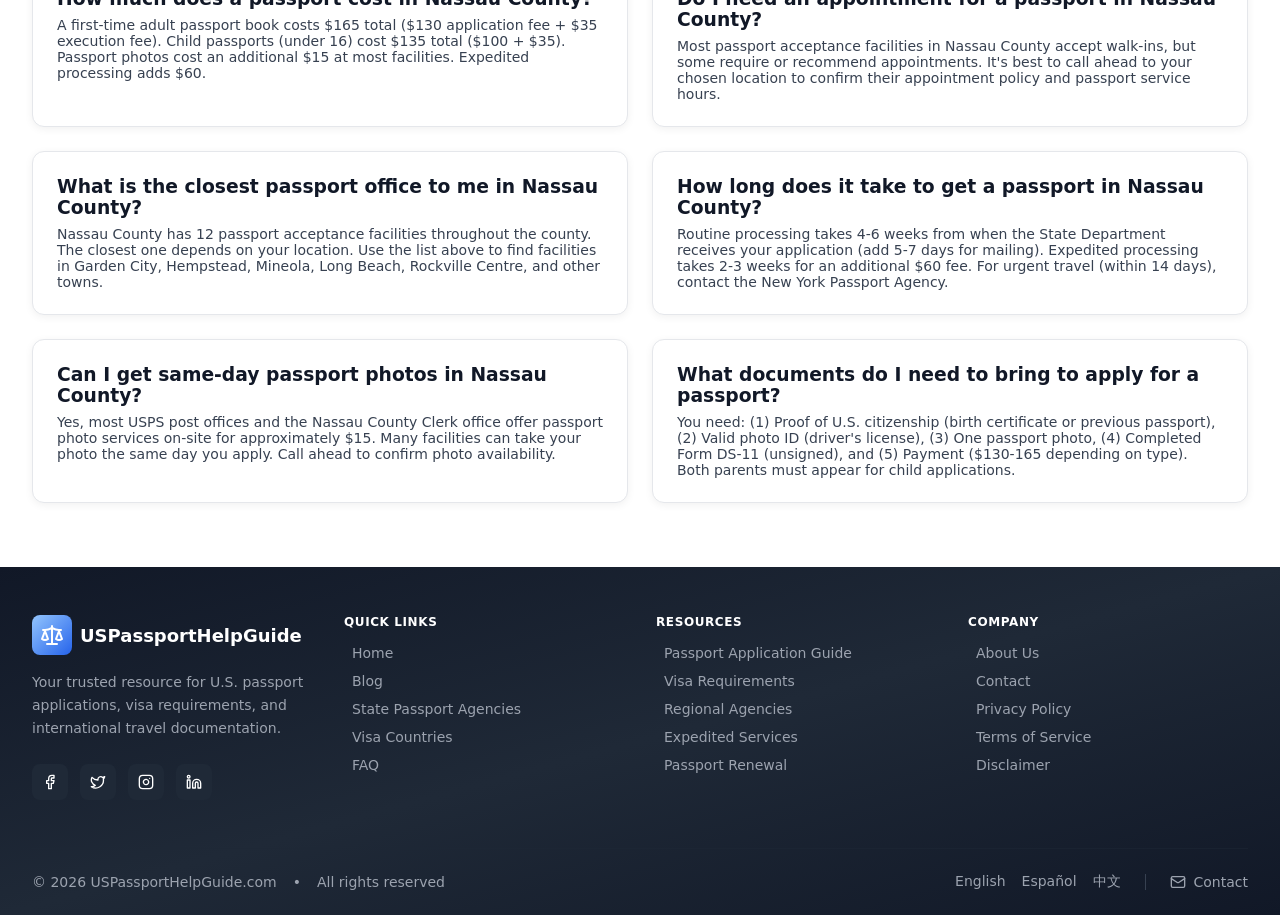
==== commit c9f9b5d2: "organized breakpoints remove demo nav fix dropdown" ====
--- a/country-passport.html
+++ b/country-passport.html
@@ -7,7 +7,6 @@
     <link rel="stylesheet" href="css/style.css" />
     <link rel="stylesheet" href="css/breakpoints.css" />
     <script src="js/nav.js" defer></script>
-    <script src="js/demo-nav.js" defer></script>
   </head>
   <body>
     <header class="header">
@@ -56,14 +55,24 @@
                 </svg>
               </button>
               <div class="nav-sub-item">
-                <ul>
-                  <li>New Passport</li>
-                  <li>Passport Renewal</li>
-                  <li>Child Passport</li>
-                  <li>Name Change</li>
-                  <li>Expedited Passport</li>
-                  <li>Passport Photos</li>
-                </ul>
+                <a href="#new-passport" class="nav-sub-item__link"
+                  >New Passport</a
+                >
+                <a href="#passport-renewal" class="nav-sub-item__link"
+                  >Passport Renewal</a
+                >
+                <a href="#child-passport" class="nav-sub-item__link"
+                  >Child Passport</a
+                >
+                <a href="#name-change" class="nav-sub-item__link"
+                  >Name Change</a
+                >
+                <a href="#expedited-passport" class="nav-sub-item__link"
+                  >Expedited Passport</a
+                >
+                <a href="#passport-photos" class="nav-sub-item__link"
+                  >Passport Photos</a
+                >
               </div>
             </div>
 
@@ -85,19 +94,25 @@
                 </svg>
               </button>
               <div class="nav-sub-item">
-                <ul>
-                  <li>United States</li>
-                  <li>United Kingdom</li>
-                  <li>Canada</li>
-                  <li>Australia</li>
-                  <li>Germany</li>
-                  <li>France</li>
-                  <li>Japan</li>
-                  <li>China</li>
-                  <li>India</li>
-                  <li>United Arab Emirates</li>
-                </ul>
-                <button>View All Countries</button>
+                <a href="#united-states" class="nav-sub-item__link"
+                  >United States</a
+                >
+                <a href="#united-kingdom" class="nav-sub-item__link"
+                  >United Kingdom</a
+                >
+                <a href="#canada" class="nav-sub-item__link">Canada</a>
+                <a href="#australia" class="nav-sub-item__link">Australia</a>
+                <a href="#germany" class="nav-sub-item__link">Germany</a>
+                <a href="#france" class="nav-sub-item__link">France</a>
+                <a href="#japan" class="nav-sub-item__link">Japan</a>
+                <a href="#china" class="nav-sub-item__link">China</a>
+                <a href="#india" class="nav-sub-item__link">India</a>
+                <a href="#united-arab-emirates" class="nav-sub-item__link"
+                  >United Arab Emirates</a
+                >
+                <a href="#all-countries" class="nav-sub-item__view-all"
+                  >View All Countries</a
+                >
               </div>
             </div>
 
@@ -119,13 +134,21 @@
                 </svg>
               </button>
               <div class="nav-sub-item">
-                <ul>
-                  <li>Regional Passport Agency</li>
-                  <li>Passport Fees</li>
-                  <li>Visa on Arrival</li>
-                  <li>Expedited Visa Services</li>
-                  <li>Passport &amp; Visa FAQ</li>
-                </ul>
+                <a href="#regional-agency" class="nav-sub-item__link"
+                  >Regional Passport Agency</a
+                >
+                <a href="#passport-fees" class="nav-sub-item__link"
+                  >Passport Fees</a
+                >
+                <a href="#visa-on-arrival" class="nav-sub-item__link"
+                  >Visa on Arrival</a
+                >
+                <a href="#expedited-visa" class="nav-sub-item__link"
+                  >Expedited Visa Services</a
+                >
+                <a href="#passport-faq" class="nav-sub-item__link"
+                  >Passport &amp; Visa FAQ</a
+                >
               </div>
             </div>
 
@@ -147,14 +170,14 @@
                 </svg>
               </button>
               <div class="nav-sub-item">
-                <ul>
-                  <li>Alabama</li>
-                  <li>Alaska</li>
-                  <li>Arizona</li>
-                  <li>Arkansas</li>
-                  <li>California</li>
-                </ul>
-                <button>View All 50 States</button>
+                <a href="#al" class="nav-sub-item__link">Alabama</a>
+                <a href="#ak" class="nav-sub-item__link">Alaska</a>
+                <a href="#az" class="nav-sub-item__link">Arizona</a>
+                <a href="#ar" class="nav-sub-item__link">Arkansas</a>
+                <a href="#ca" class="nav-sub-item__link">California</a>
+                <a href="#states" class="nav-sub-item__view-all"
+                  >View All 50 States</a
+                >
               </div>
             </div>
 
@@ -176,12 +199,10 @@
                 </svg>
               </button>
               <div class="nav-sub-item">
-                <ul>
-                  <li>About Us</li>
-                  <li>FAQ</li>
-                  <li>Contact</li>
-                  <li>Disclaimer</li>
-                </ul>
+                <a href="#about-us" class="nav-sub-item__link">About Us</a>
+                <a href="#faq" class="nav-sub-item__link">FAQ</a>
+                <a href="#contact" class="nav-sub-item__link">Contact</a>
+                <a href="#disclaimer" class="nav-sub-item__link">Disclaimer</a>
               </div>
             </div>
           </div>
@@ -221,6 +242,7 @@
 
       <!-- ══════════════════════════════════
        MOBILE NAV PANEL
+       header এর ভেতরে, navbar এর নিচে
   ══════════════════════════════════ -->
       <div class="mobile-nav-panel" id="mobileNavPanel">
         <div class="mobile-nav-list">
@@ -3003,38 +3025,6 @@
       </div>
     </div>
 
-    <!-- ! Demo Nav -->
-    <div class="demo-nav">
-      <div class="demo-nav__title">Demo Navigation:</div>
-      <div class="demo-nav__grid" id="demoNavGrid">
-        <button class="demo-nav__btn">Home</button>
-        <button class="demo-nav__btn">Passport</button>
-        <button class="demo-nav__btn">FAQ</button>
-        <button class="demo-nav__btn">FAQ Cat</button>
-        <button class="demo-nav__btn">Blog Index</button>
-        <button class="demo-nav__btn">Article</button>
-        <button class="demo-nav__btn">States</button>
-        <button class="demo-nav__btn">State Passport</button>
-        <button class="demo-nav__btn" data-href="/country-passport.html">
-          County Passport
-        </button>
-        <button class="demo-nav__btn">Office Detail</button>
-        <button class="demo-nav__btn" data-href="/index.html">
-          Passport Office
-        </button>
-        <button class="demo-nav__btn">Content + Sidebar</button>
-        <button class="demo-nav__btn">ETIAS</button>
-        <button class="demo-nav__btn">Visa &amp; Travel</button>
-        <button class="demo-nav__btn">Study Abroad</button>
-        <button class="demo-nav__btn">Regional Agency</button>
-        <button class="demo-nav__btn">404 Error</button>
-        <button class="demo-nav__btn">China Visa</button>
-        <button class="demo-nav__btn">Harvard Study</button>
-        <button class="demo-nav__btn">Expeditors</button>
-        <button class="demo-nav__btn">NPS Detail</button>
-      </div>
-    </div>
-
     <footer class="site-footer">
       <div class="site-footer__container">
         <!-- Top Grid -->
--- a/css/style.css
+++ b/css/style.css
@@ -129,76 +129,76 @@
   --color-white: #fff;
 
   /* Brand / Primary (Blue) */
-  --clr-primary: #2563eb; /* blue-600 equivalent */
-  --clr-primary-hover: #1d4ed8; /* blue-700 */
-  --clr-primary-dark: #1e3a8a; /* blue-900 prose */
-  --clr-primary-bg: #eff6ff; /* blue-50 */
-  --clr-primary-bg-mid: #dbeafe; /* blue-100 */
-  --clr-primary-border: #bfdbfe; /* blue-200 */
-  --clr-primary-muted: #93c5fd; /* blue-300 */
+  --clr-primary: #2563eb;
+  --clr-primary-hover: #1d4ed8;
+  --clr-primary-dark: #1e3a8a;
+  --clr-primary-bg: #eff6ff;
+  --clr-primary-bg-mid: #dbeafe;
+  --clr-primary-border: #bfdbfe;
+  --clr-primary-muted: #93c5fd;
 
   /* Secondary / Accent (Indigo) */
-  --clr-secondary: #4f46e5; /* indigo-600 */
-  --clr-secondary-bg: #eef2ff; /* indigo-50 */
+  --clr-secondary: #4f46e5;
+  --clr-secondary-bg: #eef2ff;
 
   /* Success (Green) */
-  --clr-success: #16a34a; /* green-600 */
-  --clr-success-hover: #15803d; /* green-700 */
-  --clr-success-bg: #f0fdf4; /* green-50 */
-  --clr-success-bg-mid: #dcfce7; /* green-100 */
-  --clr-success-border: #bbf7d0; /* green-200 */
+  --clr-success: #16a34a;
+  --clr-success-hover: #15803d;
+  --clr-success-bg: #f0fdf4;
+  --clr-success-bg-mid: #dcfce7;
+  --clr-success-border: #bbf7d0;
 
   /* Warning (Yellow) */
-  --clr-warning: #ca8a04; /* yellow-600 */
-  --clr-warning-dark: #713f12; /* yellow-900 */
-  --clr-warning-muted: #92400e; /* amber-800 */
-  --clr-warning-bg: #fefce8; /* yellow-50 */
-  --clr-warning-border: #fde047; /* yellow-300 */
-  --clr-warning-border-l: #eab308; /* yellow-500 – left-border accent */
-  --clr-warning-tag-bg: #fde68a; /* yellow-200 */
+  --clr-warning: #ca8a04;
+  --clr-warning-dark: #713f12;
+  --clr-warning-muted: #92400e;
+  --clr-warning-bg: #fefce8;
+  --clr-warning-border: #fde047;
+  --clr-warning-border-l: #eab308;
+  --clr-warning-tag-bg: #fde68a;
 
   /* Danger (Red) */
-  --clr-danger: #dc2626; /* red-600 */
-  --clr-danger-hover: #b91c1c; /* red-700 */
-  --clr-danger-bg: #fef2f2; /* red-50 */
-  --clr-danger-text: #fecaca; /* red-200 – on dark bg */
+  --clr-danger: #dc2626;
+  --clr-danger-hover: #b91c1c;
+  --clr-danger-bg: #fef2f2;
+  --clr-danger-text: #fecaca;
 
   /* Accent (Orange) */
-  --clr-accent: #ea580c; /* orange-600 */
-  --clr-accent-hover: #c2410c; /* orange-700 */
-  --clr-accent-bg: #fff7ed; /* orange-50 */
-  --clr-accent-bg-mid: #ffedd5; /* orange-100 */
-  --clr-accent-border: #fed7aa; /* orange-200 */
-  --clr-accent-dark: #f97316; /* orange-500 */
+  --clr-accent: #ea580c;
+  --clr-accent-hover: #c2410c;
+  --clr-accent-bg: #fff7ed;
+  --clr-accent-bg-mid: #ffedd5;
+  --clr-accent-border: #fed7aa;
+  --clr-accent-dark: #f97316;
 
   /* Purple */
-  --clr-purple: #9333ea; /* purple-600 */
-  --clr-purple-dark: #7e22ce; /* purple-700 */
-  --clr-purple-bg: #faf5ff; /* purple-50 */
-  --clr-purple-bg-mid: #f3e8ff; /* purple-100 */
-  --clr-purple-border: #e9d5ff; /* purple-200 */
+  --clr-purple: #9333ea;
+  --clr-purple-dark: #7e22ce;
+  --clr-purple-bg: #faf5ff;
+  --clr-purple-bg-mid: #f3e8ff;
+  --clr-purple-border: #e9d5ff;
 
   /* Neutral / Text */
-  --clr-text-base: #111827; /* gray-900 – headings, strong */
-  --clr-text-body: #374151; /* gray-700 – body prose */
-  --clr-text-muted: #4b5563; /* gray-600 */
-  --clr-text-subtle: #6b7280; /* gray-500 */
-  --clr-text-placeholder: #9ca3af; /* gray-400 – footer desc etc. */
+  --clr-text-base: #111827;
+  --clr-text-body: #374151;
+  --clr-text-muted: #4b5563;
+  --clr-text-subtle: #6b7280;
+  --clr-text-placeholder: #9ca3af;
 
   /* Surface / Background */
   --clr-surface: #ffffff;
-  --clr-surface-subtle: #f9fafb; /* gray-50 */
-  --clr-surface-muted: #f3f4f6; /* gray-100 */
-  --clr-surface-hover: #e5e7eb; /* gray-200 */
+  --clr-surface-subtle: #f9fafb;
+  --clr-surface-muted: #f3f4f6;
+  --clr-surface-hover: #e5e7eb;
 
   /* Border */
-  --clr-border: #e5e7eb; /* gray-200 */
-  --clr-border-light: #f3f4f6; /* gray-100 */
+  --clr-border: #e5e7eb;
+  --clr-border-light: #f3f4f6;
 
   /* Dark Surface (footer, dark cards) */
-  --clr-dark-bg: #111827; /* gray-900 */
-  --clr-dark-surface: #1f2937; /* gray-800 */
-  --clr-dark-surface-2: #374151; /* gray-700 */
+  --clr-dark-bg: #111827;
+  --clr-dark-surface: #1f2937;
+  --clr-dark-surface-2: #374151;
 
   /* ── Gradient Shortcuts ────────────────────────────────── */
 
@@ -995,50 +995,51 @@
   padding: 8px 0;
   display: none;
   flex-direction: column;
-  gap: 4px;
+  width: 16rem; /* w-64 */
+  margin-top: 0.25rem; /* mt-1 */
   box-shadow:
     0 20px 25px -5px rgb(0 0 0 / 0.1),
     0 8px 10px -6px rgb(0 0 0 / 0.1);
 }
 
-.nav-item .nav-sub-item button {
-  border: 0;
-  background: none;
-  padding: 12px;
-  border-top: 1px solid var(--clr-border);
-  text-align: start;
+.nav-item:hover .nav-sub-item {
+  display: flex;
+  animation: dropdownEnter 200ms ease forwards;
+}
+
+.nav-sub-item__link {
+  display: block;
+  padding: 0.625rem 1rem;
+  font-size: var(--text-sm);
+  color: #374151;
+  text-decoration: none;
+  transition:
+    background-color 150ms ease,
+    color 150ms ease;
+}
+
+.nav-sub-item__link:hover {
+  background-color: var(--color-blue-50);
+  color: var(--color-blue-500);
+}
+
+.nav-sub-item__view-all {
+  display: block;
+  padding: 0.75rem 1rem 0.625rem;
+  font-size: var(--text-sm);
   color: var(--clr-primary);
   font-weight: var(--font-weight-semibold);
-}
-
-.nav-item .nav-sub-item button:hover {
-  padding: 12px 12px;
+  border-top: 1px solid var(--clr-border);
+  margin-top: 0.25rem;
+  text-decoration: none;
+  transition:
+    background-color 150ms ease,
+    color 150ms ease;
+}
+
+.nav-sub-item__view-all:hover {
+  background-color: var(--color-blue-50);
   color: var(--color-blue-500);
-  background: var(--color-blue-50);
-  cursor: pointer;
-}
-
-.nav-item .nav-sub-item ul {
-  list-style: none;
-  padding: 0;
-  margin: 0;
-  width: 300px;
-}
-
-.nav-item .nav-sub-item ul li {
-  padding: 12px 12px;
-  font-size: var(--text-sm);
-}
-
-.nav-item .nav-sub-item ul li:hover {
-  padding: 12px 12px;
-  color: var(--color-blue-500);
-  background: var(--color-blue-50);
-  cursor: pointer;
-}
-
-.nav-item:hover .nav-sub-item {
-  display: flex;
 }
 
 .nav-link {
@@ -2934,63 +2935,6 @@
 }
 
 /* ============================================================
-   26. DEMO NAV (Dev Only)
-   ============================================================ */
-
-.demo-nav {
-  position: fixed;
-  bottom: 1rem;
-  right: 1rem;
-  background-color: var(--clr-surface);
-  border: 2px solid var(--clr-primary);
-  border-radius: 0.5rem;
-  box-shadow:
-    0 10px 15px -3px rgba(0, 0, 0, 0.1),
-    0 4px 6px -2px rgba(0, 0, 0, 0.05);
-  padding: 1rem;
-  z-index: 50;
-  max-width: var(--container-sm);
-}
-.demo-nav__title {
-  font-size: var(--text-sm);
-  font-weight: var(--font-weight-semibold);
-  color: var(--clr-text-body);
-  margin-bottom: 0.5rem;
-}
-.demo-nav__grid {
-  display: grid;
-  grid-template-columns: repeat(3, minmax(0, 1fr));
-  gap: 0.5rem;
-}
-
-.demo-nav__btn {
-  padding: 0.5rem 0.75rem;
-  border-radius: 0.5rem;
-  font-size: var(--text-xs);
-  font-weight: var(--font-weight-medium);
-  transition: background-color var(--default-transition-duration) ease;
-  border: none;
-  cursor: pointer;
-  background-color: var(--clr-surface-muted);
-  color: var(--clr-text-body);
-  text-decoration: none;
-}
-.demo-nav__link {
-  text-decoration: none;
-  color: inherit;
-}
-.demo-nav__btn:hover {
-  background-color: var(--clr-surface-hover);
-}
-.demo-nav__btn--active {
-  background-color: var(--clr-primary);
-  color: var(--clr-surface);
-}
-.demo-nav__btn--active:hover {
-  background-color: var(--clr-primary);
-}
-
-/* ============================================================
    27. BREADCRUMB BAR
    ============================================================ */
 .breadcrumb-bar {
@@ -3076,3 +3020,15 @@
   height: 1rem;
   flex-shrink: 0;
 }
+
+/** Dropdown Animation */
+@keyframes dropdownEnter {
+  from {
+    opacity: 0;
+    transform: translateY(-0.5rem);
+  }
+  to {
+    opacity: 1;
+    transform: translateY(0);
+  }
+}
--- a/css/breakpoints.css
+++ b/css/breakpoints.css
@@ -8,12 +8,109 @@
     padding-left: 1.5rem;
     padding-right: 1.5rem;
   }
+
+  .navbar {
+    padding: 0 24px;
+  }
+
+  .passport-hero {
+    padding-left: 1.5rem;
+    padding-right: 1.5rem;
+  }
+
+  .main-content-container {
+    padding-left: 1.5rem;
+    padding-right: 1.5rem;
+  }
+
+  .site-footer__container {
+    padding-left: 1.5rem;
+    padding-right: 1.5rem;
+  }
+
+  .breadcrumb-bar__container {
+    padding-left: 1.5rem;
+    padding-right: 1.5rem;
+  }
+
+  .back-bar__container {
+    padding-left: 1.5rem;
+    padding-right: 1.5rem;
+  }
 }
 
-@media (min-width: 1024px) {
-  .page-section {
-    padding-left: 2rem;
-    padding-right: 2rem;
+@media (min-width: 768px) {
+  .passport-hero__title {
+    font-size: var(--text-5xl);
+  }
+
+  .hero-infobox__grid {
+    grid-template-columns: repeat(3, 1fr);
+  }
+
+  .hero-stats {
+    grid-template-columns: repeat(4, 1fr);
+  }
+
+  .page-services-grid {
+    grid-template-columns: repeat(3, 1fr);
+  }
+
+  .content-services-grid {
+    grid-template-columns: 1fr 1fr;
+  }
+
+  .info-box-blue-grid {
+    grid-template-columns: 1fr 1fr;
+  }
+
+  .info-box-purple-grid {
+    grid-template-columns: 1fr 1fr;
+  }
+
+  .docs-grid {
+    grid-template-columns: 1fr 1fr;
+  }
+
+  .doc-grid {
+    grid-template-columns: repeat(2, 1fr);
+  }
+
+  .faq-grid {
+    grid-template-columns: 1fr 1fr;
+  }
+
+  .page-faq-grid {
+    grid-template-columns: repeat(2, 1fr);
+  }
+
+  .facility-card__grid {
+    grid-template-columns: repeat(2, 1fr);
+  }
+
+  .expedited-info-grid {
+    grid-template-columns: repeat(3, 1fr);
+  }
+
+  .offices-grid {
+    grid-template-columns: 1fr 1fr 1fr;
+  }
+
+  .site-footer__top {
+    grid-template-columns: repeat(4, minmax(0, 1fr));
+  }
+
+  .site-footer__bottom-inner {
+    flex-direction: row;
+    justify-content: space-between;
+  }
+
+  .footer-copyright__dot {
+    display: inline;
+  }
+
+  .footer-copyright {
+    flex-direction: row;
   }
 }
 
@@ -27,202 +124,44 @@
   }
 }
 
-@media (min-width: 640px) {
-  .navbar {
-    padding: 0 24px;
+@media (min-width: 1024px) {
+  .page-section {
+    padding-left: 2rem;
+    padding-right: 2rem;
   }
-}
 
-@media (min-width: 1024px) {
   .navbar {
     padding: 0 32px;
   }
-}
 
-@media (min-width: 1024px) {
   .mobile-nav-panel {
     display: none !important;
   }
-}
 
-@media (min-width: 640px) {
-  .passport-hero {
-    padding-left: 1.5rem;
-    padding-right: 1.5rem;
-  }
-}
-
-@media (min-width: 1024px) {
   .passport-hero {
     padding-left: 2rem;
     padding-right: 2rem;
   }
-}
 
-@media (min-width: 768px) {
-  .passport-hero__title {
-    font-size: var(--text-5xl);
-  }
-}
-
-@media (min-width: 768px) {
-  .hero-infobox__grid {
-    grid-template-columns: repeat(3, 1fr);
-  }
-}
-
-@media (min-width: 768px) {
-  .hero-stats {
-    grid-template-columns: repeat(4, 1fr);
-  }
-}
-
-@media (min-width: 768px) {
-  .page-services-grid {
-    grid-template-columns: repeat(3, 1fr);
-  }
-}
-
-@media (min-width: 768px) {
-  .content-services-grid {
-    grid-template-columns: 1fr 1fr;
-  }
-}
-
-@media (min-width: 640px) {
-  .main-content-container {
-    padding-left: 1.5rem;
-    padding-right: 1.5rem;
-  }
-}
-
-@media (min-width: 1024px) {
   .main-content-container {
     padding-left: 2rem;
     padding-right: 2rem;
   }
-}
 
-@media (min-width: 1024px) {
   .grid-layout {
     grid-template-columns: 2fr 1fr;
   }
-}
 
-@media (min-width: 768px) {
-  .info-box-blue-grid {
-    grid-template-columns: 1fr 1fr;
-  }
-}
-
-@media (min-width: 768px) {
-  .info-box-purple-grid {
-    grid-template-columns: 1fr 1fr;
-  }
-}
-
-@media (min-width: 768px) {
-  .docs-grid {
-    grid-template-columns: 1fr 1fr;
-  }
-}
-
-@media (min-width: 768px) {
-  .doc-grid {
-    grid-template-columns: repeat(2, 1fr);
-  }
-}
-
-@media (min-width: 768px) {
-  .faq-grid {
-    grid-template-columns: 1fr 1fr;
-  }
-}
-
-@media (min-width: 768px) {
-  .page-faq-grid {
-    grid-template-columns: repeat(2, 1fr);
-  }
-}
-
-@media (min-width: 768px) {
-  .facility-card__grid {
-    grid-template-columns: repeat(2, 1fr);
-  }
-}
-
-@media (min-width: 768px) {
-  .expedited-info-grid {
-    grid-template-columns: repeat(3, 1fr);
-  }
-}
-
-@media (min-width: 768px) {
-  .offices-grid {
-    grid-template-columns: 1fr 1fr 1fr;
-  }
-}
-
-@media (min-width: 640px) {
-  .site-footer__container {
-    padding-left: 1.5rem;
-    padding-right: 1.5rem;
-  }
-}
-
-@media (min-width: 1024px) {
   .site-footer__container {
     padding-left: 2rem;
     padding-right: 2rem;
   }
-}
 
-@media (min-width: 768px) {
-  .site-footer__top {
-    grid-template-columns: repeat(4, minmax(0, 1fr));
-  }
-}
-
-@media (min-width: 768px) {
-  .site-footer__bottom-inner {
-    flex-direction: row;
-    justify-content: space-between;
-  }
-}
-
-@media (min-width: 768px) {
-  .footer-copyright {
-    flex-direction: row;
-  }
-}
-
-@media (min-width: 768px) {
-  .footer-copyright__dot {
-    display: inline;
-  }
-}
-
-@media (min-width: 640px) {
-  .breadcrumb-bar__container {
-    padding-left: 1.5rem;
-    padding-right: 1.5rem;
-  }
-}
-
-@media (min-width: 1024px) {
   .breadcrumb-bar__container {
     padding-left: 2rem;
     padding-right: 2rem;
   }
-}
 
-@media (min-width: 640px) {
-  .back-bar__container {
-    padding-left: 1.5rem;
-    padding-right: 1.5rem;
-  }
-}
-@media (min-width: 1024px) {
   .back-bar__container {
     padding-left: 2rem;
     padding-right: 2rem;
